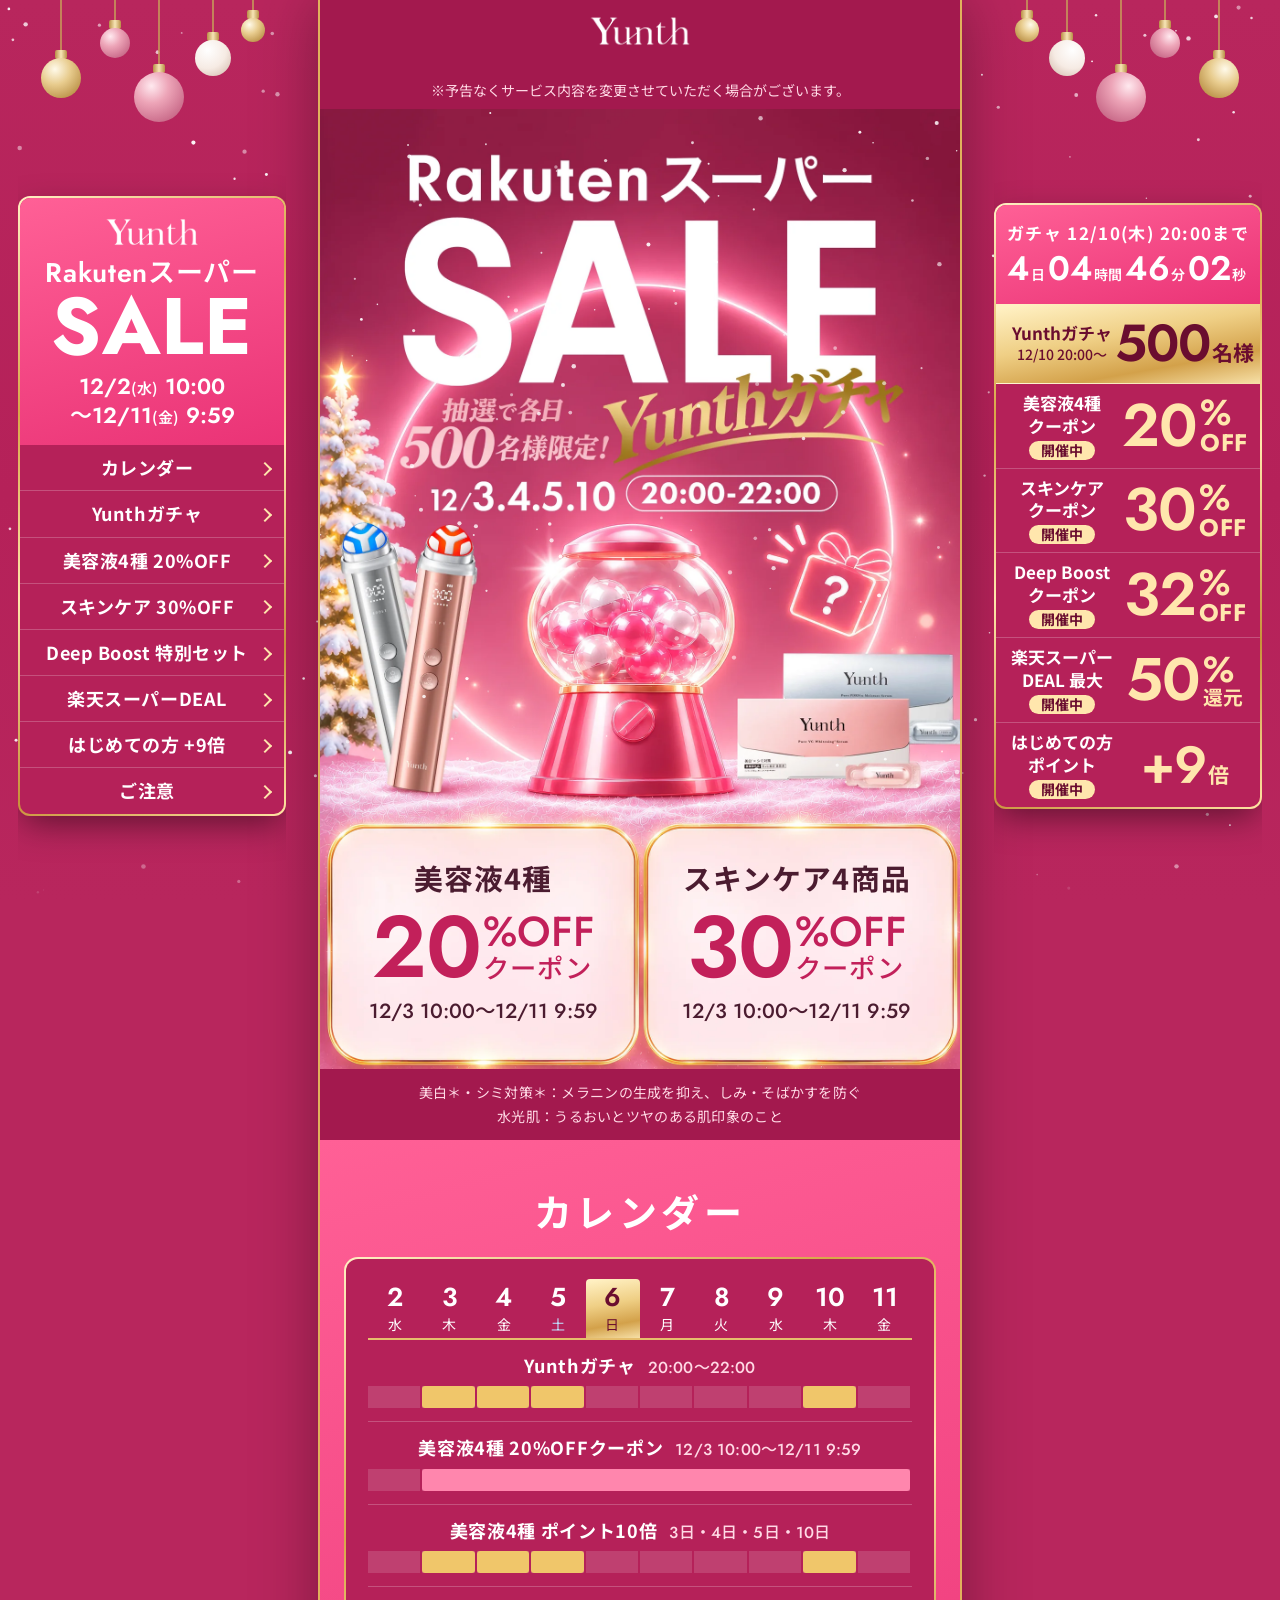
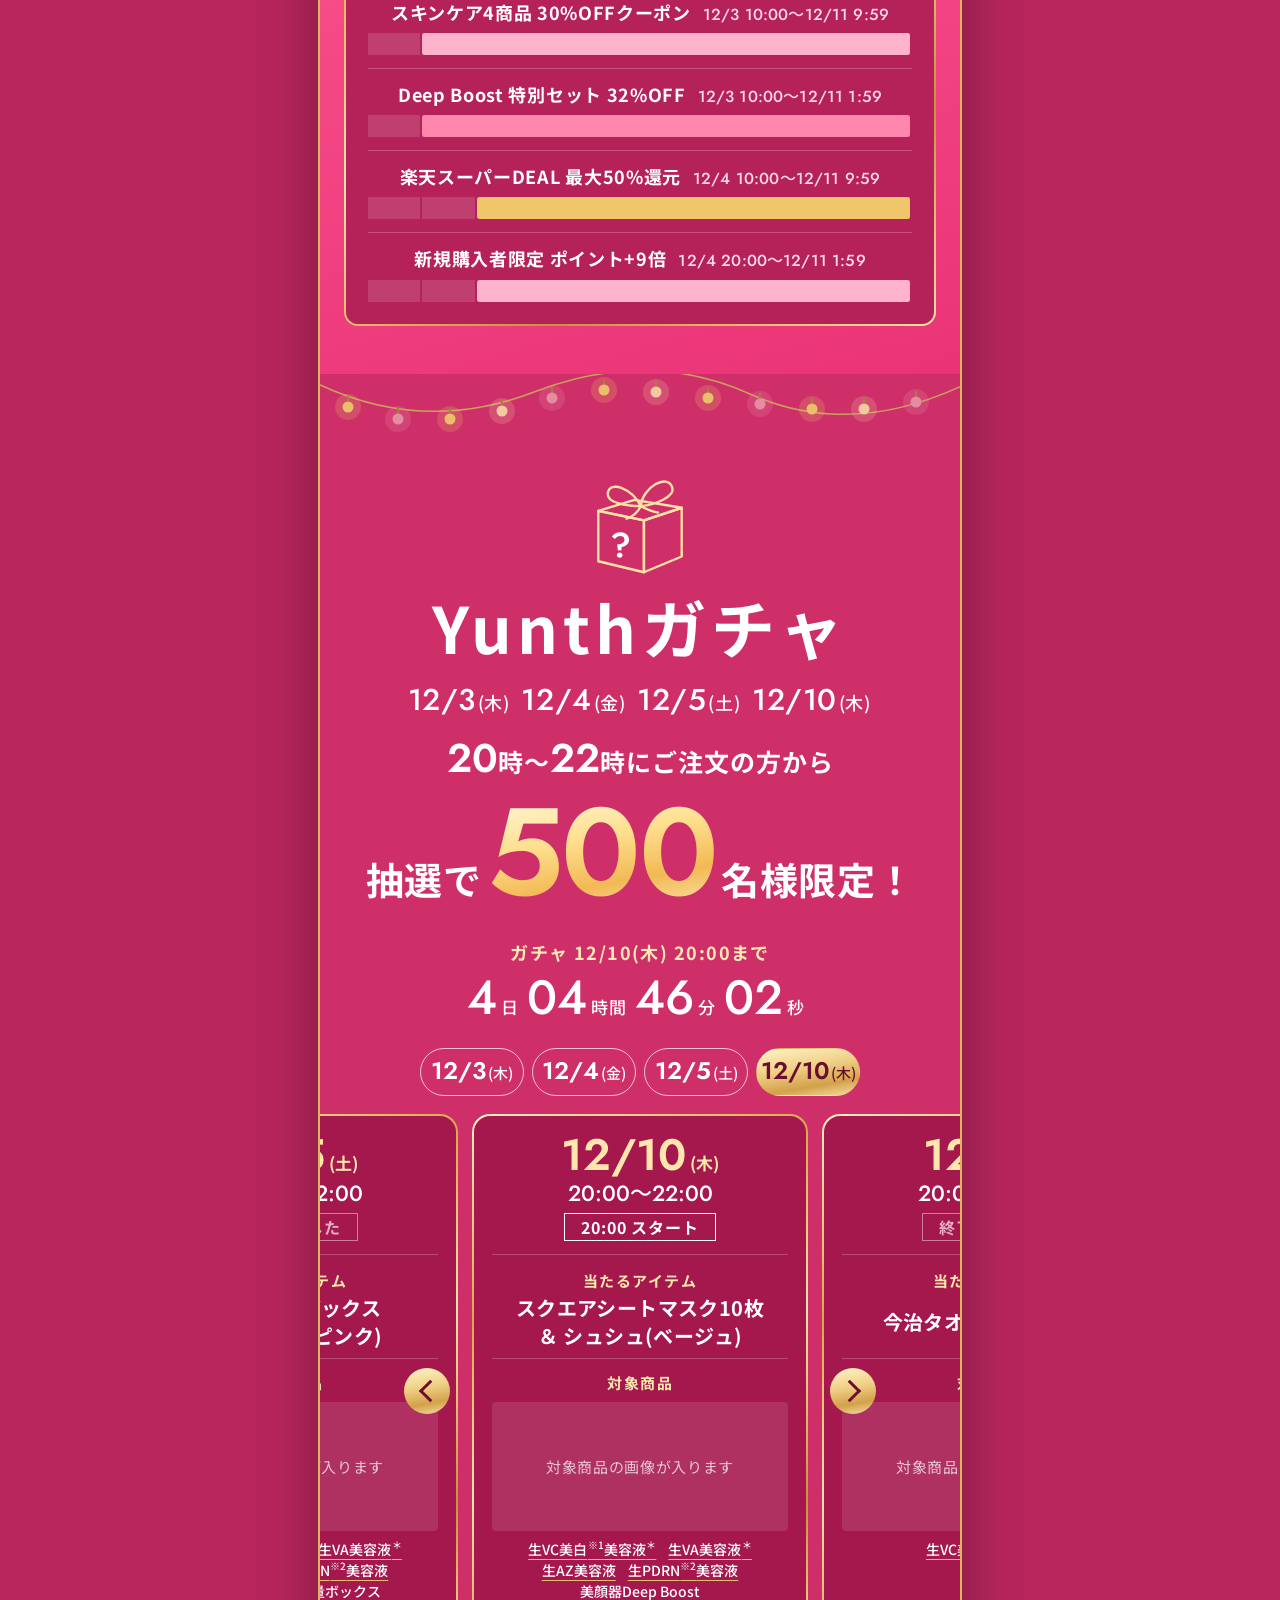
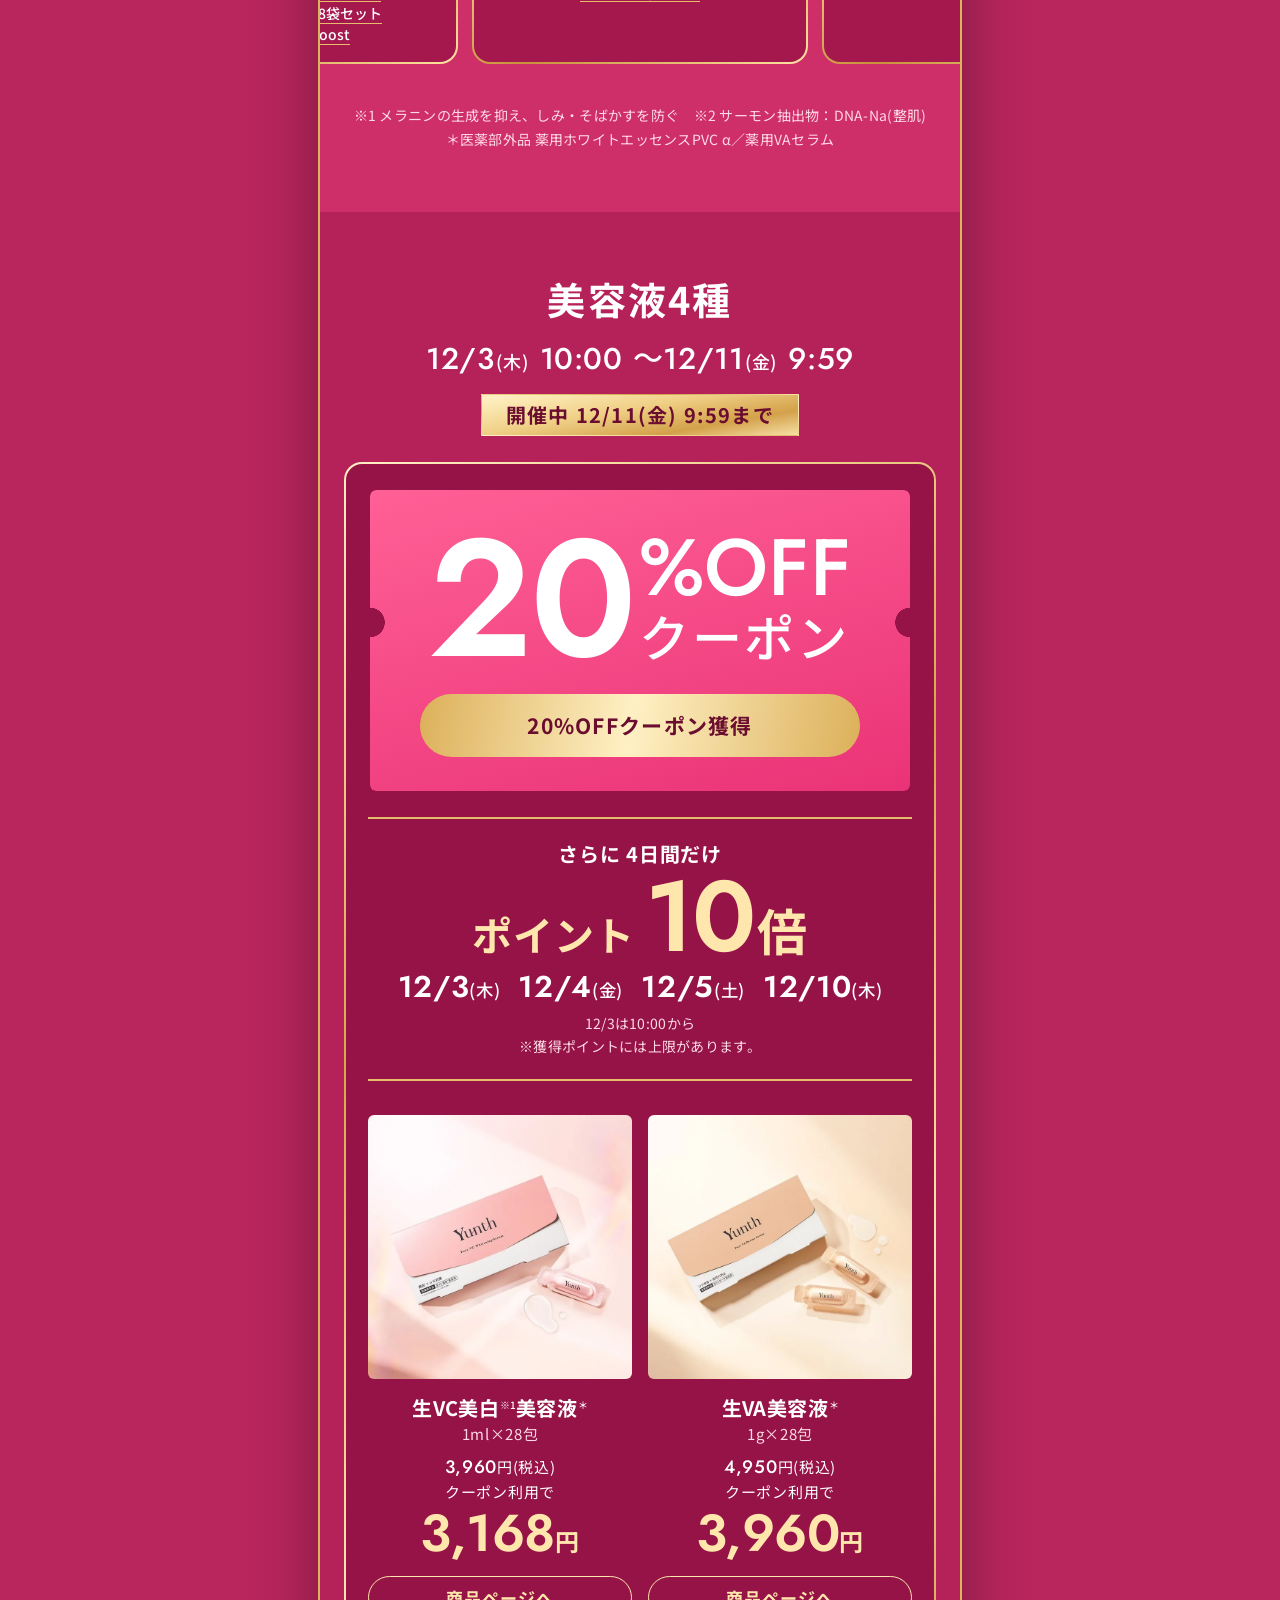
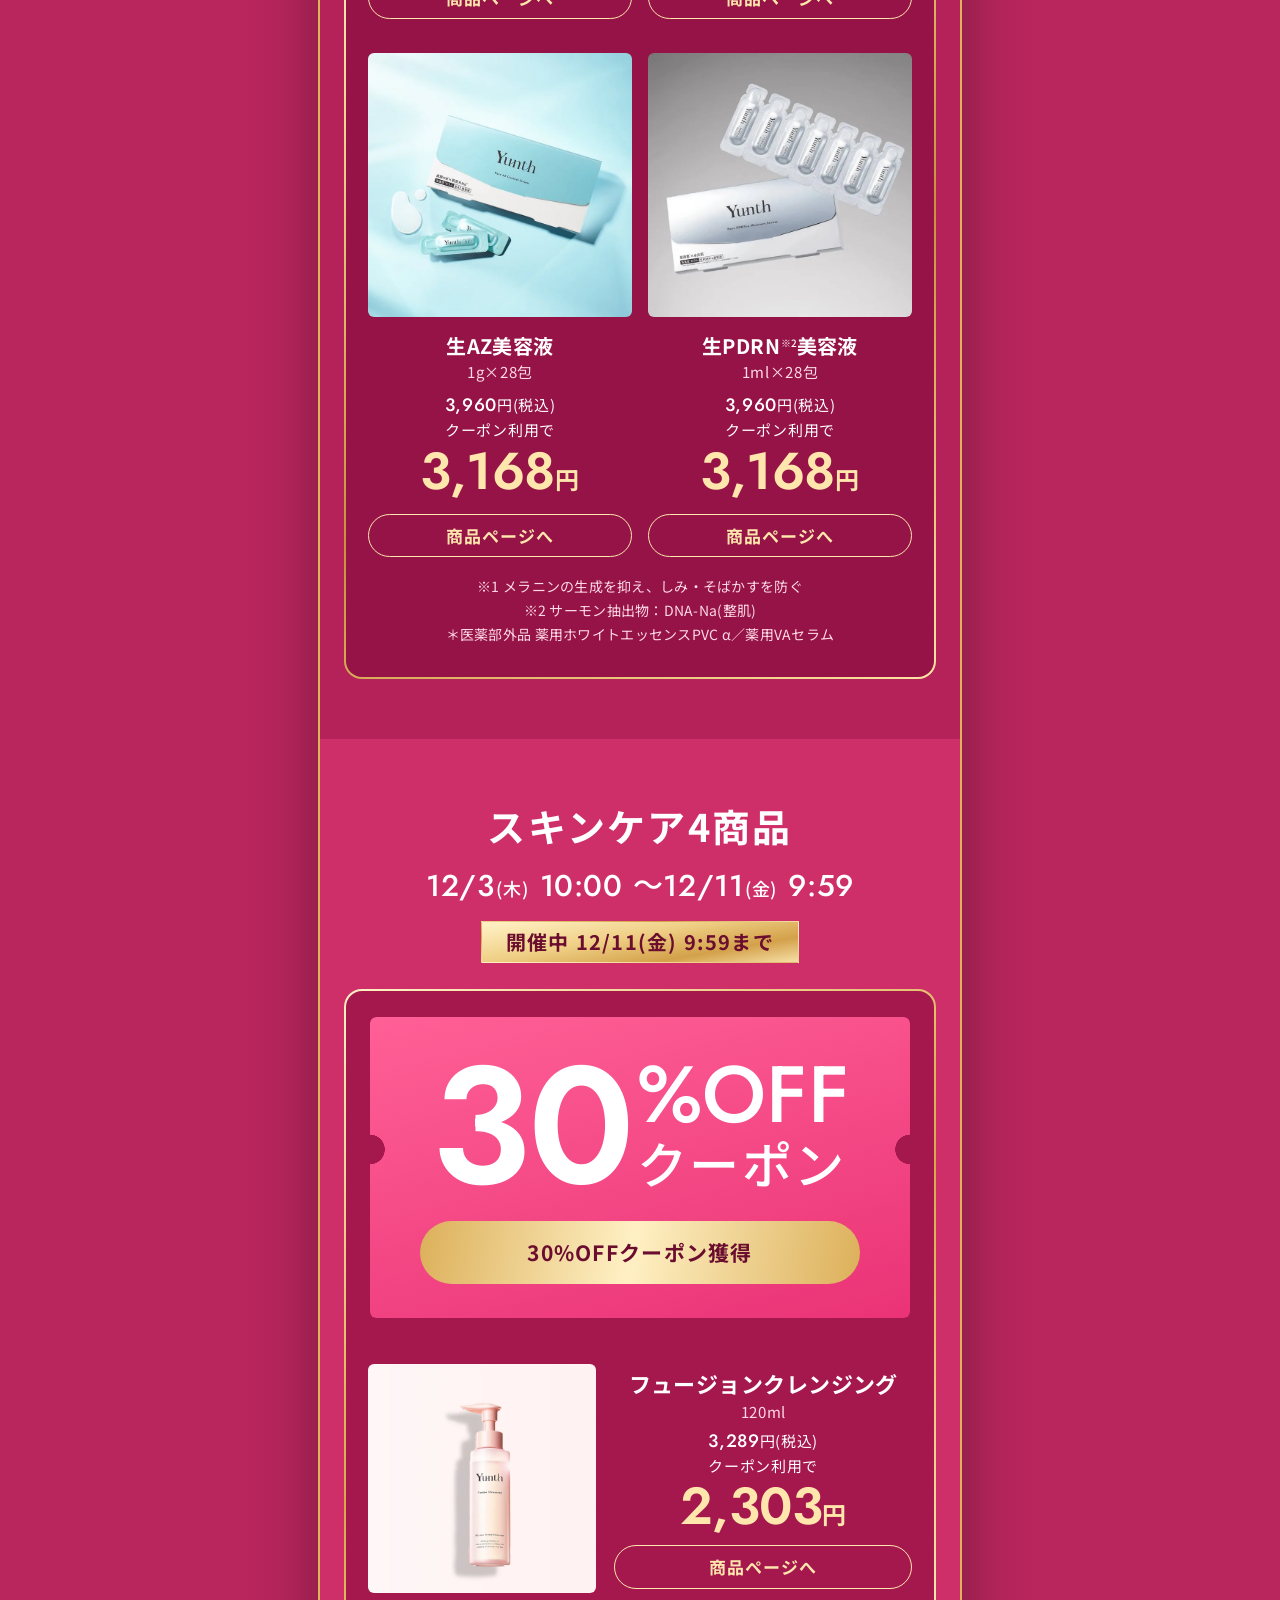
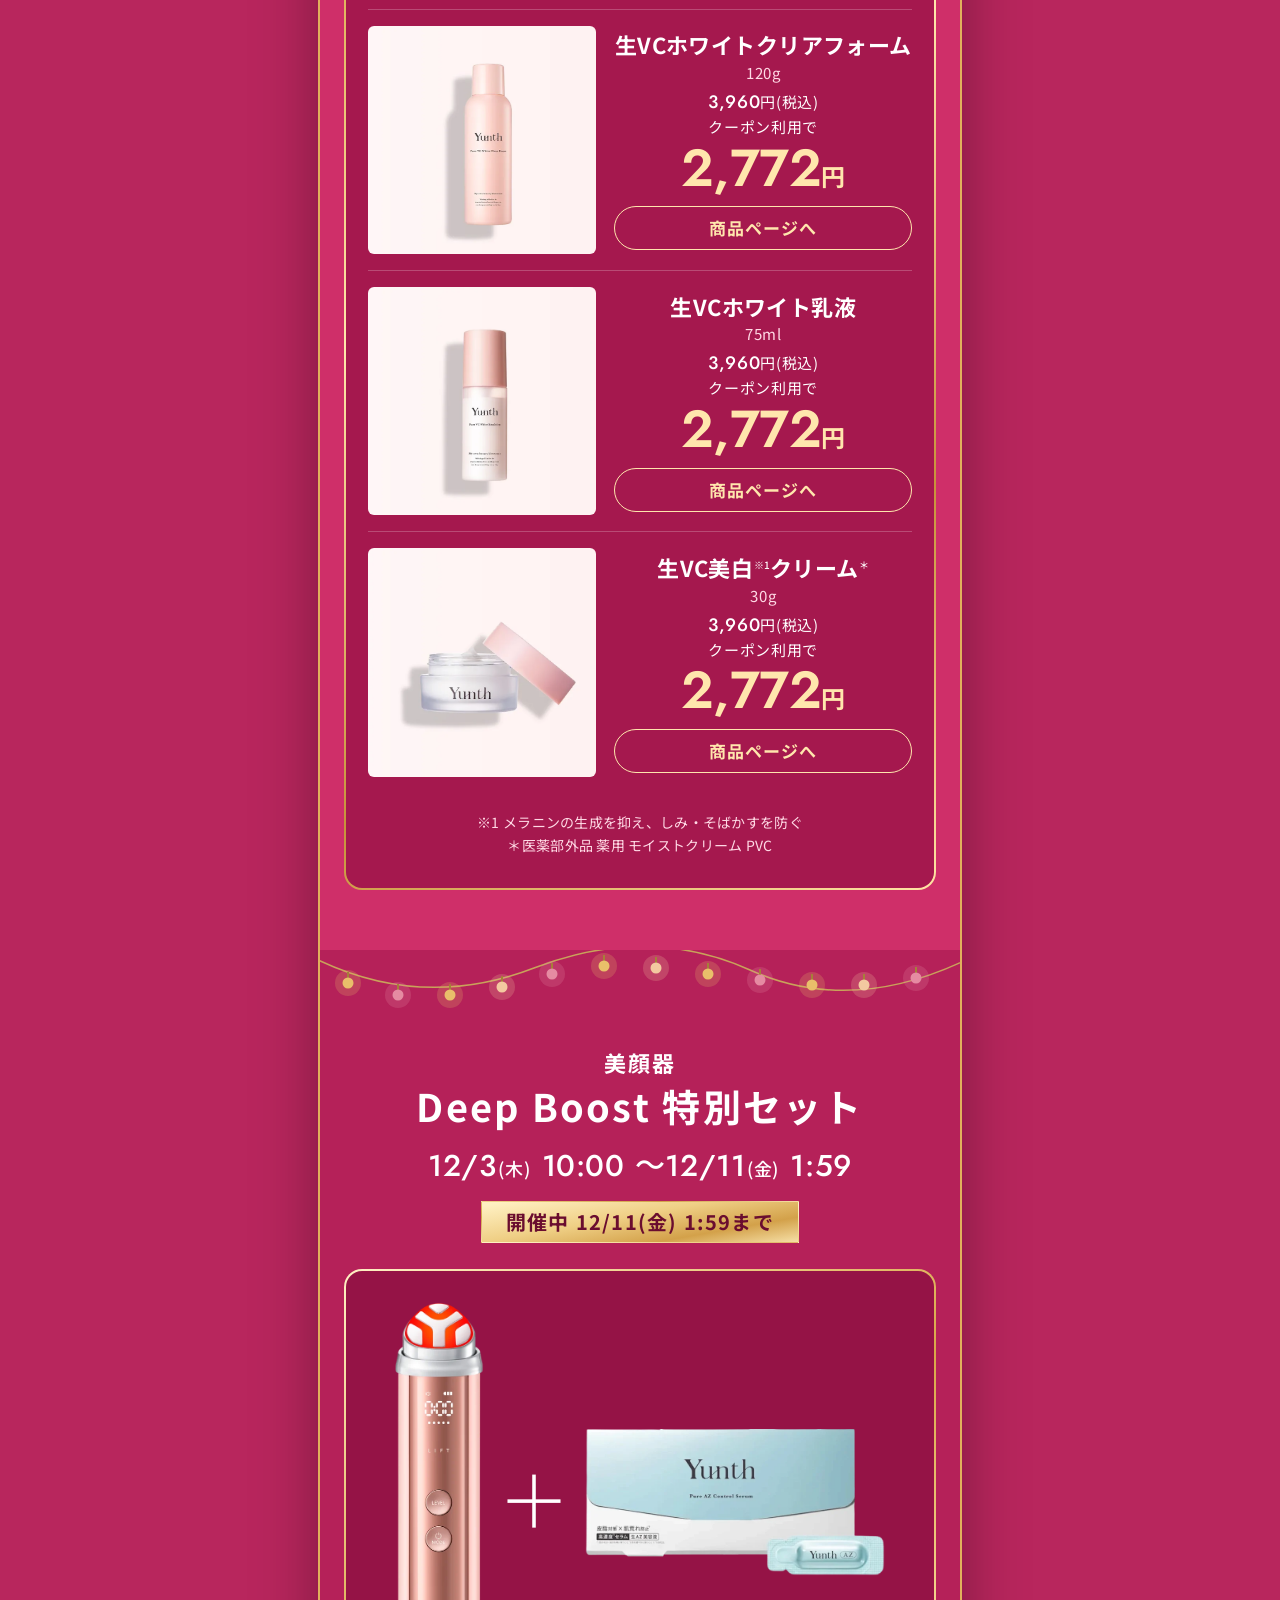
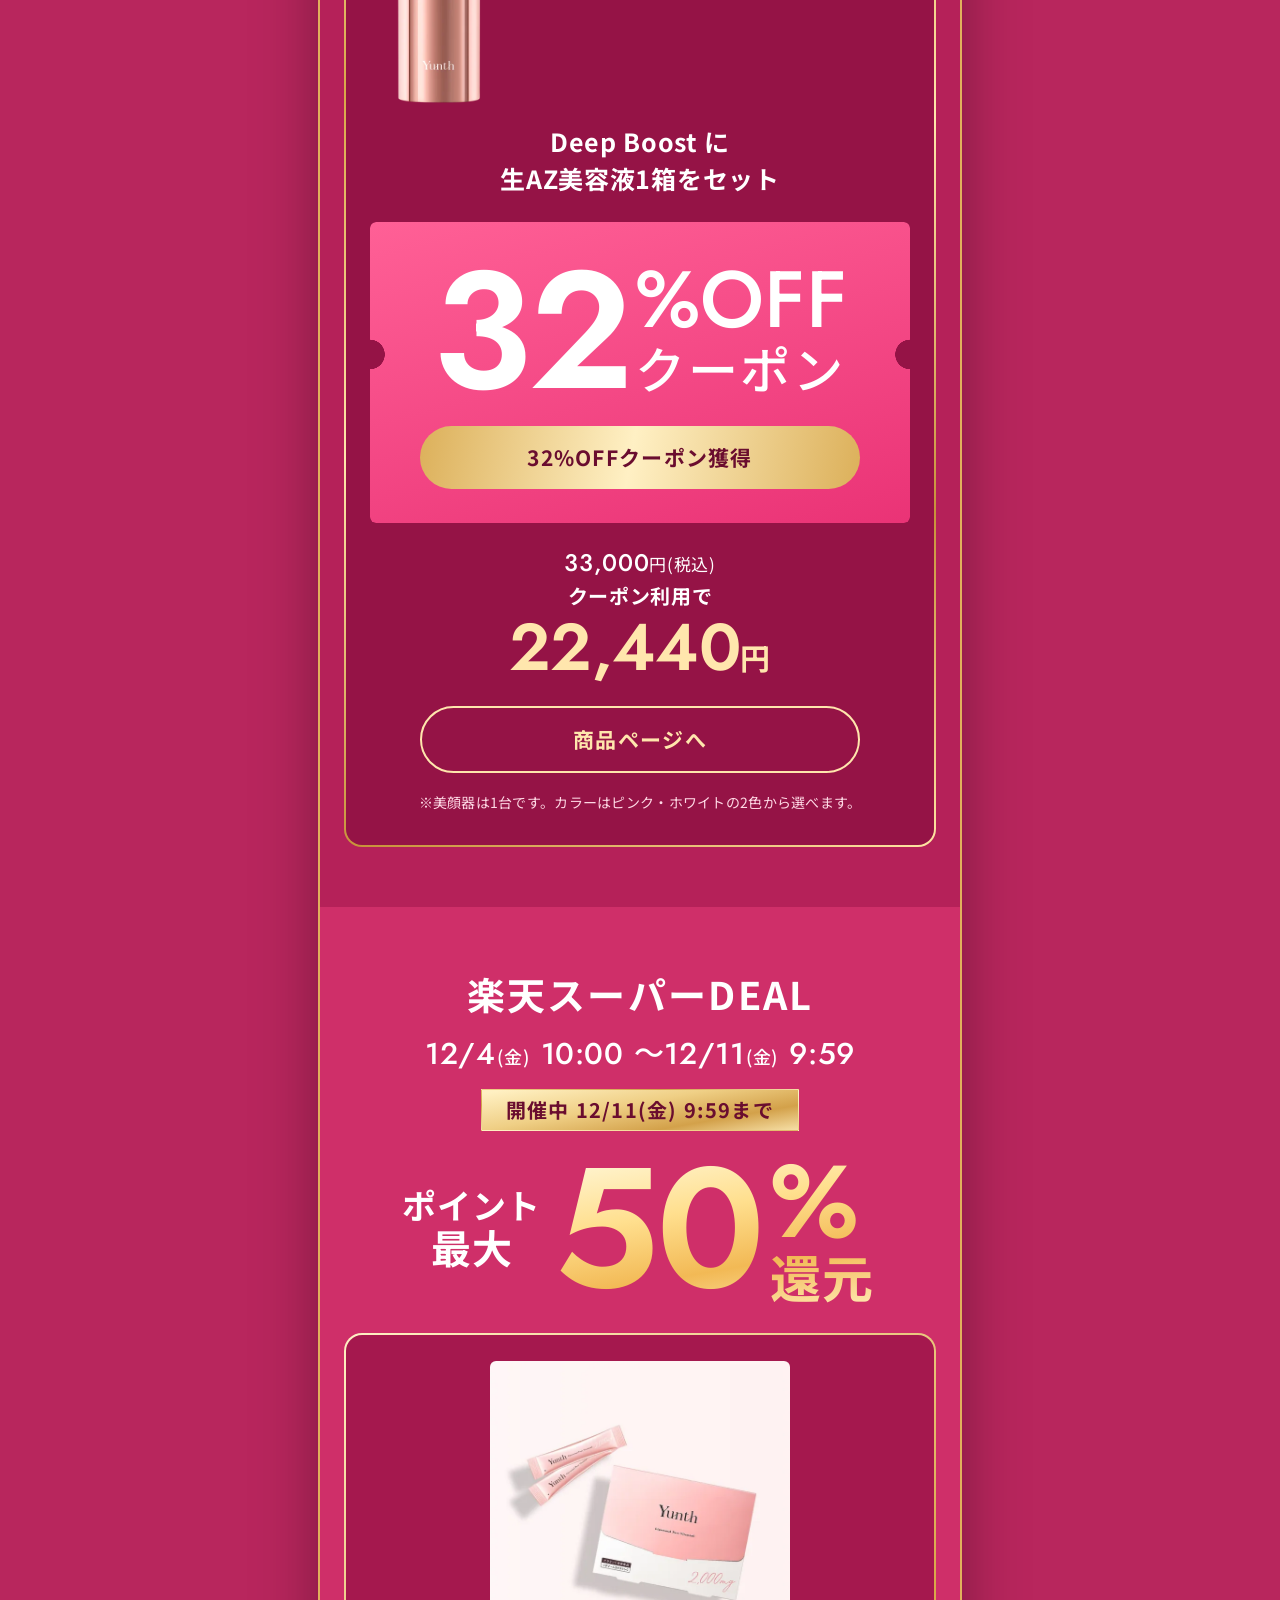
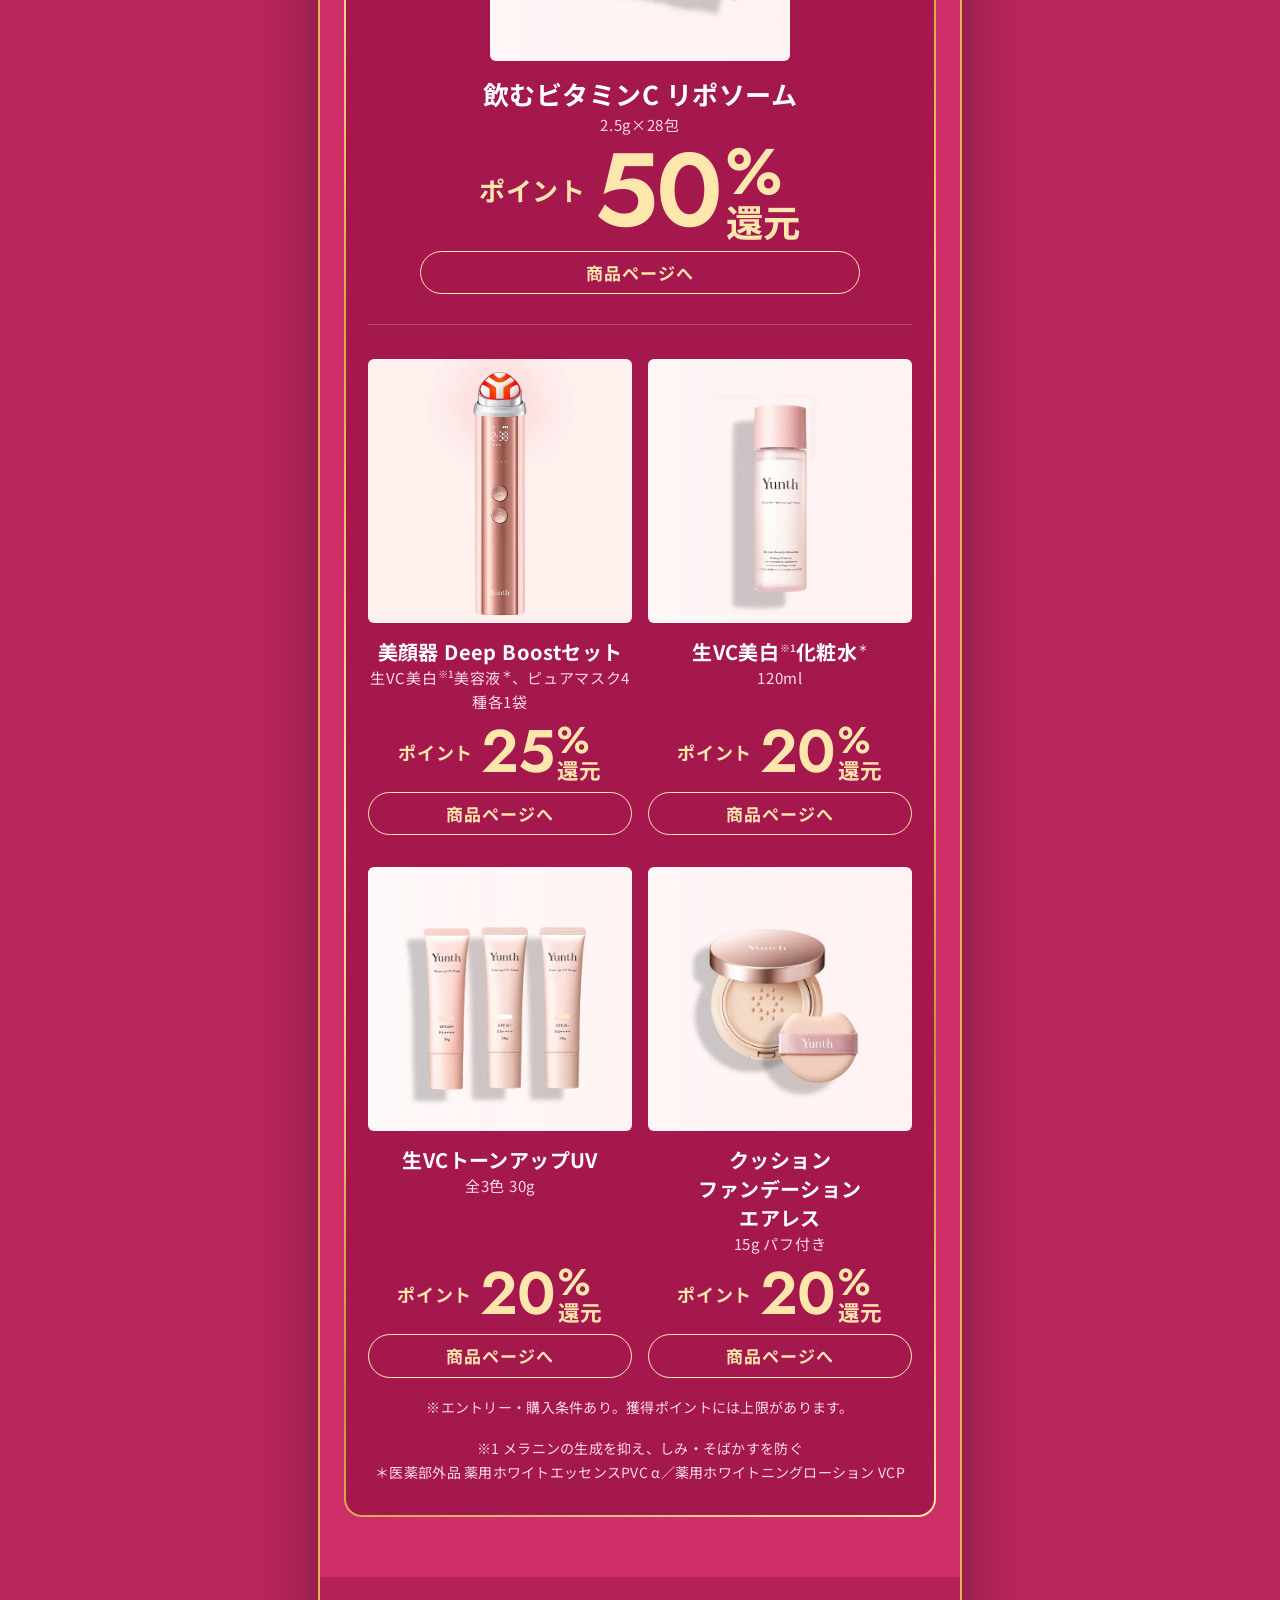
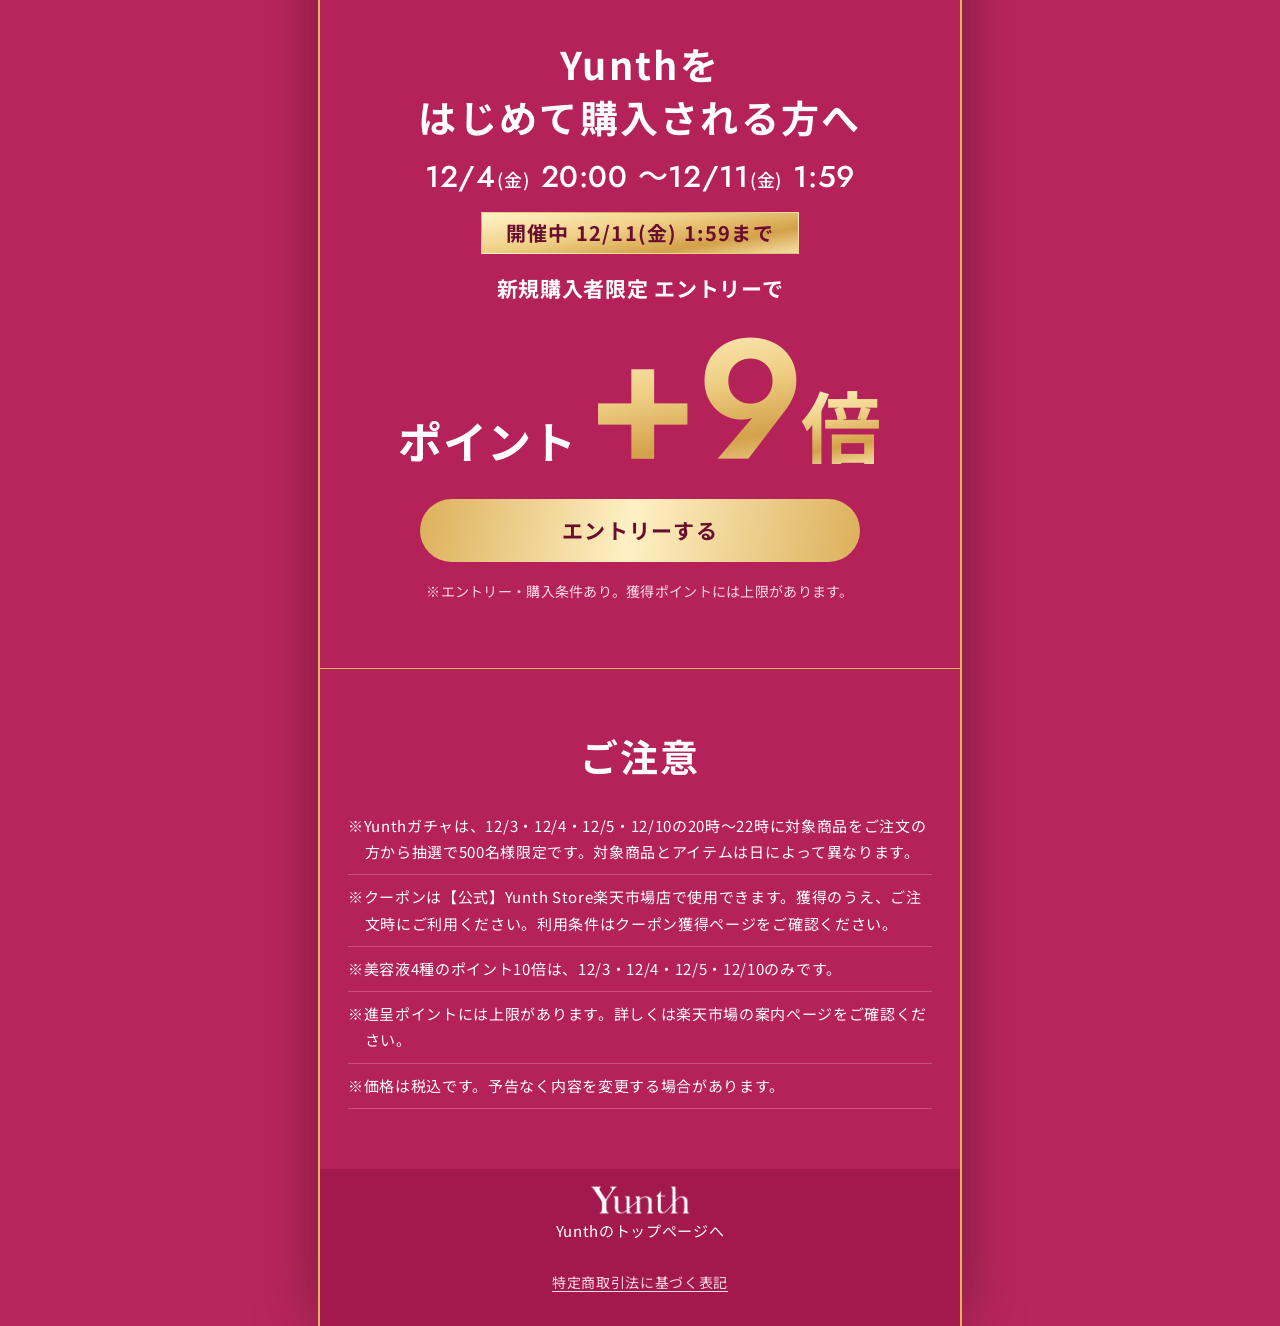
==== index.html @ 42829f2a "fix: ガチャカードを最初から中央に見えるループ式に変更 Co-Authored-By: Claude Opus 5.5 <noreply@anthropic.com>" ====
<!doctype html>
<html lang="ja" data-theme="pink">
<head>
<meta charset="utf-8">
<meta name="viewport" content="width=device-width,initial-scale=1,viewport-fit=cover">
<!-- 確認用のため noindex。納品時に削除 -->
<meta name="robots" content="noindex,nofollow">
<title>Yunth Rakutenスーパー SALE｜Yunthガチャ・美容液4種20%OFF</title>
<meta name="description" content="Yunth 楽天市場店のスーパーSALE特集。Yunthガチャ、美容液4種20%OFFクーポン、スキンケア4商品30%OFFクーポン、Deep Boost特別セット、楽天スーパーDEAL。">
<link rel="preconnect" href="https://fonts.googleapis.com">
<link rel="preconnect" href="https://fonts.gstatic.com" crossorigin>
<link rel="stylesheet" href="https://fonts.googleapis.com/css2?family=Jost:wght@300;400;500;600;700&family=Noto+Sans+JP:wght@400;500;700&display=swap">
<link rel="stylesheet" href="style.css?v=11">
<link rel="stylesheet" href="theme.css?v=5">
</head>
<body>
<canvas class="snow snow--bg" data-snow="bg" aria-hidden="true"></canvas>

<svg width="0" height="0" style="position:absolute" aria-hidden="true"><defs><linearGradient id="oG"><stop offset="0" stop-color="#b98f45"/><stop offset=".5" stop-color="#f7e5b6"/><stop offset="1" stop-color="#b98f45"/></linearGradient><radialGradient id="oP" cx=".35" cy=".28" r=".85"><stop offset="0" stop-color="#ffe9ef"/><stop offset=".4" stop-color="#eda5b8"/><stop offset="1" stop-color="#c25f80"/></radialGradient><radialGradient id="oW" cx=".35" cy=".28" r=".85"><stop offset="0" stop-color="#fff"/><stop offset=".6" stop-color="#f6ebe4"/><stop offset="1" stop-color="#d9c3b6"/></radialGradient><radialGradient id="oY" cx=".35" cy=".28" r=".85"><stop offset="0" stop-color="#fffaea"/><stop offset=".45" stop-color="#e8cc8e"/><stop offset="1" stop-color="#b58a3f"/></radialGradient></defs></svg>
<svg class="orn orn--l" viewBox="0 0 250 140" aria-hidden="true"><path d="M34 0v52" stroke="#c9a25a" stroke-width="1.5"/><rect x="28" y="50" width="12" height="9" rx="2" fill="url(#oG)"/><circle cx="34" cy="78" r="20" fill="url(#oY)"/><path d="M88 0v22" stroke="#c9a25a" stroke-width="1.5"/><rect x="82" y="20" width="12" height="9" rx="2" fill="url(#oG)"/><circle cx="88" cy="43" r="15" fill="url(#oP)"/><path d="M132 0v66" stroke="#c9a25a" stroke-width="1.5"/><rect x="126" y="64" width="12" height="9" rx="2" fill="url(#oG)"/><circle cx="132" cy="97" r="25" fill="url(#oP)"/><path d="M186 0v34" stroke="#c9a25a" stroke-width="1.5"/><rect x="180" y="32" width="12" height="9" rx="2" fill="url(#oG)"/><circle cx="186" cy="58" r="18" fill="url(#oW)"/><path d="M226 0v12" stroke="#c9a25a" stroke-width="1.5"/><rect x="220" y="10" width="12" height="9" rx="2" fill="url(#oG)"/><circle cx="226" cy="30" r="12" fill="url(#oY)"/></svg>
<svg class="orn orn--r" viewBox="0 0 250 140" aria-hidden="true"><path d="M34 0v52" stroke="#c9a25a" stroke-width="1.5"/><rect x="28" y="50" width="12" height="9" rx="2" fill="url(#oG)"/><circle cx="34" cy="78" r="20" fill="url(#oY)"/><path d="M88 0v22" stroke="#c9a25a" stroke-width="1.5"/><rect x="82" y="20" width="12" height="9" rx="2" fill="url(#oG)"/><circle cx="88" cy="43" r="15" fill="url(#oP)"/><path d="M132 0v66" stroke="#c9a25a" stroke-width="1.5"/><rect x="126" y="64" width="12" height="9" rx="2" fill="url(#oG)"/><circle cx="132" cy="97" r="25" fill="url(#oP)"/><path d="M186 0v34" stroke="#c9a25a" stroke-width="1.5"/><rect x="180" y="32" width="12" height="9" rx="2" fill="url(#oG)"/><circle cx="186" cy="58" r="18" fill="url(#oW)"/><path d="M226 0v12" stroke="#c9a25a" stroke-width="1.5"/><rect x="220" y="10" width="12" height="9" rx="2" fill="url(#oG)"/><circle cx="226" cy="30" r="12" fill="url(#oY)"/></svg>

<!-- 左: ページメニュー -->
<aside class="rail rail--l" aria-label="ページメニュー">
  <div class="rbox">
    <div class="rbox__head">
      <img class="rail__logo" src="images/logo.png" width="903" height="299" alt="Yunth">
      <p class="rail__ttl">Rakutenスーパー<b>SALE</b></p>
      <p class="rail__term">12/2<small>(水)</small> 10:00<br>〜12/11<small>(金)</small> 9:59</p>
    </div>
    <nav><ul class="menu" data-menu></ul></nav>
  </div>
</aside>

<!-- 右: 施策メニュー -->
<aside class="rail rail--r" aria-label="施策メニュー">
  <div class="rbox">
    <div class="rbox__head rcd" data-gcd><p class="gcd__l"></p><p class="gcd__n"></p></div>
    <nav class="offers" data-offers></nav>
  </div>
</aside>

<main class="main">
  <header class="site"><a href="https://www.rakuten.co.jp/yunth/" target="_top"><img src="images/logo.png" width="903" height="299" alt="Yunth 楽天市場店"></a></header>

  <p class="fv__pre">※予告なくサービス内容を変更させていただく場合がございます。</p>
  <!-- FV: 画像の下2枠だけ文字をのせている。枠まで入った完成画像が届いたら .fv__p を2つとも消す -->
  <section class="fv" id="top">
    <img class="fv__img" src="images/fv-pink.webp?v=2" width="1400" height="2100" alt="Rakutenスーパー SALE 抽選で各日500名様限定 12/3・4・5・10 20:00-22:00 Yunthガチャ" fetchpriority="high">
    <canvas class="snow snow--fv" data-snow="fv" aria-hidden="true"></canvas>
    <a class="fv__p fv__p--l" href="#serum">
      <strong>美容液4種</strong>
      <span class="cp"><b>20</b><span class="cp__r"><i class="u">%OFF</i><i class="k">クーポン</i></span></span>
      <span class="d"><i>12/3 10:00</i><i>〜12/11 9:59</i></span>
    </a>
    <a class="fv__p fv__p--r" href="#skin">
      <strong>スキンケア4商品</strong>
      <span class="cp"><b>30</b><span class="cp__r"><i class="u">%OFF</i><i class="k">クーポン</i></span></span>
      <span class="d"><i>12/3 10:00</i><i>〜12/11 9:59</i></span>
    </a>
  </section>
  <p class="fv__note">美白＊・シミ対策＊：メラニンの生成を抑え、しみ・そばかすを防ぐ<br>水光肌：うるおいとツヤのある肌印象のこと</p>

  <!-- カレンダー(スマホは閉じた状態。押すと開く) -->
  <section class="sec calsec" id="calendar" data-title="カレンダー">
    <h2 class="calsec__h"><button type="button" data-cal-btn aria-expanded="false" aria-controls="cal"><span>カレンダー</span><i aria-hidden="true"></i></button></h2>
    <div class="cal" id="cal">
      <div class="cal__days" data-cal-days></div>
      <div data-cal-rows></div>
    </div>
  </section>

  <!-- 先行 PDRN(12/2終了後は自動で非表示) -->
  <section class="sec sec--b pdrn" id="pdrn" data-title="12/2 先行企画">
    <h2 class="h2"><small>スーパーSALE先行企画</small>生PDRN&#8288;<sup>※2</sup>美容液</h2>
    <p class="term"><span>12/2<small>(水)</small> 10:00〜23:59</span></p>
    <p class="state" data-state="pdrn"></p>
    <div class="panel">
    <div class="pdrn__img"><img src="images/serum-pdrn.webp" width="720" height="720" alt="生PDRN美容液" loading="lazy"></div>
    <div class="ticket">
      <p class="ticket__m"><span class="cp"><b>20</b><span class="cp__r"><i class="u">%OFF</i><i class="k">クーポン</i></span></span></p>
      <a class="btn btn--gold" data-link="pdrnCoupon" href="#pdrn">20%OFFクーポン獲得</a>
    </div>
    <div class="p10">
      <p class="p10__l">さらに</p>
      <p class="p10__m">ポイント<span class="pt"><b>10</b><i>倍</i></span></p>
      <p class="note">※獲得ポイントには上限があります。</p>
    </div>
    <p class="calc"><span class="num">3,960</span>円(税込)<strong>クーポン利用で<br><b>3,168</b><em>円</em></strong></p>
    <a class="btn btn--hot" data-item="yb-126-001" href="#">商品ページへ</a>
    <p class="note"><span class="nw">※2 サーモン抽出物：DNA-Na(整肌)</span></p>
    </div>
  </section>

  <!-- ガチャ -->
  <section class="sec sec--a sec--lit gacha" id="gacha" data-title="Yunthガチャ">
    <svg class="lights" viewBox="0 0 640 84" aria-hidden="true"><path d="M-10 6Q100 62 214 18T430 20T650 8" fill="none" stroke="#c9a25a" stroke-width="1.5"/><g class="b"><circle cx="28" cy="33" r="13" fill="#e9bf6a" opacity=".22"/><path d="M28 22v6" stroke="#a67f39" stroke-width="2"/><circle cx="28" cy="33" r="5.5" fill="#e9bf6a"/></g><g class="b"><circle cx="78" cy="45" r="13" fill="#e58ba2" opacity=".22"/><path d="M78 34v6" stroke="#a67f39" stroke-width="2"/><circle cx="78" cy="45" r="5.5" fill="#e58ba2"/></g><g class="b"><circle cx="130" cy="45" r="13" fill="#e9bf6a" opacity=".22"/><path d="M130 34v6" stroke="#a67f39" stroke-width="2"/><circle cx="130" cy="45" r="5.5" fill="#e9bf6a"/></g><g class="b"><circle cx="182" cy="37" r="13" fill="#f3c9a0" opacity=".22"/><path d="M182 26v6" stroke="#a67f39" stroke-width="2"/><circle cx="182" cy="37" r="5.5" fill="#f3c9a0"/></g><g class="b"><circle cx="232" cy="24" r="13" fill="#e58ba2" opacity=".22"/><path d="M232 13v6" stroke="#a67f39" stroke-width="2"/><circle cx="232" cy="24" r="5.5" fill="#e58ba2"/></g><g class="b"><circle cx="284" cy="16" r="13" fill="#e9bf6a" opacity=".22"/><path d="M284 5v6" stroke="#a67f39" stroke-width="2"/><circle cx="284" cy="16" r="5.5" fill="#e9bf6a"/></g><g class="b"><circle cx="336" cy="18" r="13" fill="#f3c9a0" opacity=".22"/><path d="M336 7v6" stroke="#a67f39" stroke-width="2"/><circle cx="336" cy="18" r="5.5" fill="#f3c9a0"/></g><g class="b"><circle cx="388" cy="24" r="13" fill="#e9bf6a" opacity=".22"/><path d="M388 13v6" stroke="#a67f39" stroke-width="2"/><circle cx="388" cy="24" r="5.5" fill="#e9bf6a"/></g><g class="b"><circle cx="440" cy="30" r="13" fill="#e58ba2" opacity=".22"/><path d="M440 19v6" stroke="#a67f39" stroke-width="2"/><circle cx="440" cy="30" r="5.5" fill="#e58ba2"/></g><g class="b"><circle cx="492" cy="35" r="13" fill="#e9bf6a" opacity=".22"/><path d="M492 24v6" stroke="#a67f39" stroke-width="2"/><circle cx="492" cy="35" r="5.5" fill="#e9bf6a"/></g><g class="b"><circle cx="544" cy="35" r="13" fill="#f3c9a0" opacity=".22"/><path d="M544 24v6" stroke="#a67f39" stroke-width="2"/><circle cx="544" cy="35" r="5.5" fill="#f3c9a0"/></g><g class="b"><circle cx="596" cy="28" r="13" fill="#e58ba2" opacity=".22"/><path d="M596 17v6" stroke="#a67f39" stroke-width="2"/><circle cx="596" cy="28" r="5.5" fill="#e58ba2"/></g></svg>
    <svg class="gacha__box" viewBox="0 0 150 140" aria-hidden="true" fill="none" stroke="#ffe3a6" stroke-width="3" stroke-linejoin="round" stroke-linecap="round"><path d="M22 52l58 12v66l-58-14z"/><path d="M80 64l48-16v62l-48 20z"/><path d="M22 52l46-14 60 10-48 16z"/><path d="M76 46c-10-22-40-34-42-16-1 12 24 16 42 16zM76 46c2-24 34-42 40-24 4 12-22 22-40 24zM76 46c-4 8-10 13-18 16M76 46c8 4 14 7 22 8"/><text x="51" y="111" text-anchor="middle" font-family="Jost,sans-serif" font-weight="600" font-size="44" fill="#fff" stroke="none">?</text></svg>
    <h2 class="gacha__ttl">Yunthガチャ</h2>
    <p class="term"><span>12/3<small>(木)</small></span><span>12/4<small>(金)</small></span><span>12/5<small>(土)</small></span><span>12/10<small>(木)</small></span></p>
    <p class="gacha__rule"><b>20</b>時～<b>22</b>時にご注文の方から</p>
    <p class="gacha__500">抽選で<b>500</b>名様限定！</p>


    <div class="gcd" data-gcd><p class="gcd__l"></p><p class="gcd__n"></p></div>

    <div class="daytabs" data-daytabs></div>
    <div class="dayslide">
      <button class="dayarrow dayarrow--p" type="button" data-dayprev aria-label="前の日"></button>
      <div class="days" data-days></div>
      <button class="dayarrow dayarrow--n" type="button" data-daynext aria-label="次の日"></button>
    </div>
    <p class="note">※1 メラニンの生成を抑え、しみ・そばかすを防ぐ　<span class="nw">※2 サーモン抽出物：DNA-Na(整肌)</span><br>＊医薬部外品 薬用ホワイトエッセンスPVC α／薬用VAセラム</p>
  </section>

  <!-- 美容液4種 -->
  <section class="sec sec--b" id="serum" data-title="美容液4種 20%OFF">
    <h2 class="h2">美容液4種</h2>
    <p class="term"><span>12/3<small>(木)</small> 10:00</span><span>〜12/11<small>(金)</small> 9:59</span></p>
    <p class="state" data-state="serum"></p>
    <div class="panel">
    <div class="ticket">
      <p class="ticket__m"><span class="cp"><b>20</b><span class="cp__r"><i class="u">%OFF</i><i class="k">クーポン</i></span></span></p>
      <a class="btn btn--gold" data-link="serumCoupon" href="#serum">20%OFFクーポン獲得</a>
    </div>
    <div class="p10">
      <p class="p10__l">さらに 4日間だけ</p>
      <p class="p10__m">ポイント<span class="pt"><b>10</b><i>倍</i></span></p>
      <p class="p10__d"><span>12/3<small>(木)</small></span><span>12/4<small>(金)</small></span><span>12/5<small>(土)</small></span><span>12/10<small>(木)</small></span></p>
      <p class="note">12/3は10:00から<br>※獲得ポイントには上限があります。</p>
    </div>
    <div class="serums" data-serums></div>
    <p class="note">※1 メラニンの生成を抑え、しみ・そばかすを防ぐ　<span class="nw">※2 サーモン抽出物：DNA-Na(整肌)</span><br>＊医薬部外品 薬用ホワイトエッセンスPVC α／薬用VAセラム</p>
    </div>
  </section>

  <!-- 30%OFF -->
  <section class="sec sec--a" id="skin" data-title="スキンケア 30%OFF">
    <h2 class="h2">スキンケア4商品</h2>
    <p class="term"><span>12/3<small>(木)</small> 10:00</span><span>〜12/11<small>(金)</small> 9:59</span></p>
    <p class="state" data-state="skin"></p>
    <div class="panel">
    <div class="ticket">
      <p class="ticket__m"><span class="cp"><b>30</b><span class="cp__r"><i class="u">%OFF</i><i class="k">クーポン</i></span></span></p>
      <a class="btn btn--gold" data-link="skinCoupon" href="#skin">30%OFFクーポン獲得</a>
    </div>
    <div class="rows" data-skins></div>
    <p class="note">※1 メラニンの生成を抑え、しみ・そばかすを防ぐ<br>＊医薬部外品 薬用 モイストクリーム PVC</p>
    </div>
  </section>

  <!-- Deep Boost -->
  <section class="sec sec--b sec--lit boost" id="boost" data-title="Deep Boost 特別セット">
    <svg class="lights" viewBox="0 0 640 84" aria-hidden="true"><path d="M-10 6Q100 62 214 18T430 20T650 8" fill="none" stroke="#c9a25a" stroke-width="1.5"/><g class="b"><circle cx="28" cy="33" r="13" fill="#e9bf6a" opacity=".22"/><path d="M28 22v6" stroke="#a67f39" stroke-width="2"/><circle cx="28" cy="33" r="5.5" fill="#e9bf6a"/></g><g class="b"><circle cx="78" cy="45" r="13" fill="#e58ba2" opacity=".22"/><path d="M78 34v6" stroke="#a67f39" stroke-width="2"/><circle cx="78" cy="45" r="5.5" fill="#e58ba2"/></g><g class="b"><circle cx="130" cy="45" r="13" fill="#e9bf6a" opacity=".22"/><path d="M130 34v6" stroke="#a67f39" stroke-width="2"/><circle cx="130" cy="45" r="5.5" fill="#e9bf6a"/></g><g class="b"><circle cx="182" cy="37" r="13" fill="#f3c9a0" opacity=".22"/><path d="M182 26v6" stroke="#a67f39" stroke-width="2"/><circle cx="182" cy="37" r="5.5" fill="#f3c9a0"/></g><g class="b"><circle cx="232" cy="24" r="13" fill="#e58ba2" opacity=".22"/><path d="M232 13v6" stroke="#a67f39" stroke-width="2"/><circle cx="232" cy="24" r="5.5" fill="#e58ba2"/></g><g class="b"><circle cx="284" cy="16" r="13" fill="#e9bf6a" opacity=".22"/><path d="M284 5v6" stroke="#a67f39" stroke-width="2"/><circle cx="284" cy="16" r="5.5" fill="#e9bf6a"/></g><g class="b"><circle cx="336" cy="18" r="13" fill="#f3c9a0" opacity=".22"/><path d="M336 7v6" stroke="#a67f39" stroke-width="2"/><circle cx="336" cy="18" r="5.5" fill="#f3c9a0"/></g><g class="b"><circle cx="388" cy="24" r="13" fill="#e9bf6a" opacity=".22"/><path d="M388 13v6" stroke="#a67f39" stroke-width="2"/><circle cx="388" cy="24" r="5.5" fill="#e9bf6a"/></g><g class="b"><circle cx="440" cy="30" r="13" fill="#e58ba2" opacity=".22"/><path d="M440 19v6" stroke="#a67f39" stroke-width="2"/><circle cx="440" cy="30" r="5.5" fill="#e58ba2"/></g><g class="b"><circle cx="492" cy="35" r="13" fill="#e9bf6a" opacity=".22"/><path d="M492 24v6" stroke="#a67f39" stroke-width="2"/><circle cx="492" cy="35" r="5.5" fill="#e9bf6a"/></g><g class="b"><circle cx="544" cy="35" r="13" fill="#f3c9a0" opacity=".22"/><path d="M544 24v6" stroke="#a67f39" stroke-width="2"/><circle cx="544" cy="35" r="5.5" fill="#f3c9a0"/></g><g class="b"><circle cx="596" cy="28" r="13" fill="#e58ba2" opacity=".22"/><path d="M596 17v6" stroke="#a67f39" stroke-width="2"/><circle cx="596" cy="28" r="5.5" fill="#e58ba2"/></g></svg>
    <h2 class="h2"><small>美顔器</small>Deep Boost 特別セット</h2>
    <p class="term"><span>12/3<small>(木)</small> 10:00</span><span>〜12/11<small>(金)</small> 1:59</span></p>
    <p class="state" data-state="boost"></p>
    <div class="panel">
    <div class="boost__v">
      <div class="boost__d"><img src="images/device-pink.webp" width="184" height="1000" alt="Deep Boost ピンク" loading="lazy"></div>
      <span class="pl">＋</span>
      <img src="images/az-set.webp" width="760" height="373" alt="生AZ美容液 1箱" loading="lazy">
    </div>
    <p class="boost__cap">Deep Boost に<br>生AZ美容液1箱をセット</p>
    <div class="ticket">
      <p class="ticket__m"><span class="cp"><b>32</b><span class="cp__r"><i class="u">%OFF</i><i class="k">クーポン</i></span></span></p>
      <a class="btn btn--gold" data-link="boostCoupon" href="#boost">32%OFFクーポン獲得</a>
    </div>
    <p class="calc"><span class="num">33,000</span>円(税込)<strong>クーポン利用で<br><b>22,440</b><em>円</em></strong></p>
    <a class="btn btn--hot" data-item="yth-260" href="#">商品ページへ</a>
    <p class="note">※美顔器は1台です。カラーはピンク・ホワイトの2色から選べます。</p>
    </div>
  </section>

  <!-- DEAL -->
  <section class="sec sec--a" id="deal" data-title="楽天スーパーDEAL">
    <h2 class="h2">楽天スーパーDEAL</h2>
    <p class="term"><span>12/4<small>(金)</small> 10:00</span><span>〜12/11<small>(金)</small> 9:59</span></p>
    <p class="state" data-state="deal"></p>
    <p class="deal__m"><span class="l"><small>ポイント</small>最大</span><span class="off"><b>50</b><span class="off__u"><i class="p">%</i><i class="k">還元</i></span></span></p>
    <div class="panel">
    <div data-deal-hero></div>
    <div class="deals" data-deals></div>
    <p class="note">※エントリー・購入条件あり。獲得ポイントには上限があります。</p>
    <p class="note">※1 メラニンの生成を抑え、しみ・そばかすを防ぐ<br>＊医薬部外品 薬用ホワイトエッセンスPVC α／薬用ホワイトニングローション VCP</p>
    </div>
  </section>

  <!-- 新規 -->
  <section class="sec sec--b new" id="new" data-title="はじめての方 +9倍">
    <h2 class="h2">Yunthを<br>はじめて購入される方へ</h2>
    <p class="term"><span>12/4<small>(金)</small> 20:00</span><span>〜12/11<small>(金)</small> 1:59</span></p>
    <p class="state" data-state="new"></p>
    <p class="lead">新規購入者限定 エントリーで</p>
    <p class="new__m">ポイント<b>+9</b><i>倍</i></p>
    <a class="btn btn--gold" data-link="entry" href="#new">エントリーする</a>
    <p class="note">※エントリー・購入条件あり。獲得ポイントには上限があります。</p>
  </section>

  <!-- 注意 -->
  <section class="sec sec--white" id="notes" data-title="ご注意">
    <h2 class="h2">ご注意</h2>
    <ul class="notes">
      <li>Yunthガチャは、12/3・12/4・12/5・12/10の20時～22時に対象商品をご注文の方から抽選で500名様限定です。対象商品とアイテムは日によって異なります。</li>
      <li>クーポンは【公式】Yunth Store楽天市場店で使用できます。獲得のうえ、ご注文時にご利用ください。利用条件はクーポン獲得ページをご確認ください。</li>
      <li>美容液4種のポイント10倍は、12/3・12/4・12/5・12/10のみです。</li>
      <li>進呈ポイントには上限があります。詳しくは楽天市場の案内ページをご確認ください。</li>
      <li>価格は税込です。予告なく内容を変更する場合があります。</li>
    </ul>
  </section>

  <div class="site"><a href="https://www.rakuten.co.jp/yunth/" target="_top"><img src="images/logo.png" width="903" height="299" alt="Yunth 楽天市場店"><span>Yunthのトップページへ</span></a></div>
  <div class="legal"><a href="https://www.rakuten.co.jp/yunth/info.html" target="_blank" rel="noopener">特定商取引法に基づく表記</a></div>
</main>

<nav class="dock" data-dock aria-label="メニュー">
  <a href="#calendar">カレンダー</a>
  <a href="#gacha">Yunth<br>ガチャ</a>
  <a href="#serum">美容液<b>20%OFF</b></a>
  <a href="#skin">スキンケア<b>30%OFF</b></a>
  <a href="#boost">Deep<br>Boost</a>
</nav>

<script src="app.js?v=11"></script>
<script src="snow.js?v=1"></script>
</body>
</html>
---- style.css ----
/* Yunth 楽天スーパーSALE 2026.12
   構成: 中央640pxカラム＋PC両脇メニュー(1180px以上) / SPは下部メニュー
   配色: 中央=FVの赤ピンク×ネオンピンク×金 / 両脇の地=パール×金 */
:root{
  --hot:#d4245a;--hot-d:#a1264a;--rose:#d9809a;
  --blush:#faeaea;--pale:#fffaf6;--paper:#fff;--pearl:#fbf3ec;
  --ink:#51303b;--ink2:#80636c;--line:#ecd8d0;
  --gold:#c9a25a;--gold-l:#ecd8a6;--gold-d:#a07632;--wine:#6d2b41;
  --gold-grad:linear-gradient(170deg,#fdf3d8 4%,#ead09a 42%,#cda762 74%,#f3e2b8 100%);
  --rose-grad:linear-gradient(165deg,#f35c86 0,#da2a5e 52%,#b91c4b 100%);
  --col:640px;--rail:268px;
  --sans:"Noto Sans JP",system-ui,sans-serif;--num:"Jost","Noto Sans JP",sans-serif;
}
*{box-sizing:border-box;margin:0;padding:0}
html{scroll-behavior:smooth;scroll-padding-top:12px;-webkit-text-size-adjust:100%}
body{font-family:var(--sans);font-size:17px;line-height:1.8;color:var(--ink);letter-spacing:.04em;background:var(--pearl);-webkit-font-smoothing:antialiased}
body::before{content:"";position:fixed;inset:0;z-index:-1;background:var(--pearl) }
img{display:block;max-width:100%;height:auto}
a{color:inherit}
i,em{font-style:normal}
ul,ol{list-style:none}
.nw{white-space:nowrap}
.num{font-family:var(--num)}
sup{font-size:max(10px,.42em);font-weight:500;vertical-align:super;line-height:0;letter-spacing:0;margin-left:.06em}
.note{margin-top:18px;font-size:14px;line-height:1.7;letter-spacing:.02em;color:var(--ink2)}
[hidden]{display:none!important}

/* ---- 割引表記の共通部品 ---- */
.off{display:inline-flex;align-items:center;line-height:1;white-space:nowrap}
.deal__m .off{background:linear-gradient(170deg,#fff6d6 6%,#ffdf8e 40%,#f2b955 70%,#ffeab4);-webkit-background-clip:text;background-clip:text;color:transparent;padding:.04em .02em}
.off>b{font-family:var(--num);font-weight:600;font-size:1em;line-height:.8;letter-spacing:-.02em}
.off__u{display:flex;flex-direction:column;align-items:flex-start;justify-content:center;gap:.04em;margin-left:.05em}
.off__u i{display:block;line-height:.9}
.off__u .p{font-family:var(--num);font-weight:600;font-size:.6em}
.off__u .o{font-family:var(--num);font-weight:700;font-size:.4em;letter-spacing:.02em}
.off__u .k{font-family:var(--sans);font-weight:700;font-size:.34em;letter-spacing:.02em}
.pt{display:inline-flex;align-items:baseline;line-height:1;white-space:nowrap}
.pt b{font-family:var(--num);font-weight:600;font-size:1em;line-height:.8;letter-spacing:-.02em}
.pt i{font-weight:700;font-size:.5em;margin-left:.06em}
.gold-t{background:var(--gold-grad);-webkit-background-clip:text;background-clip:text;color:transparent}

/* ---- レイアウト ---- */
.main{position:relative;max-width:var(--col);margin:0 auto;background:var(--pale);box-shadow:0 0 0 1px #e9d3b0,0 0 70px #b8788a3d;overflow:hidden}
.sec{position:relative;padding:60px 28px;text-align:center}
.sec--white{background:var(--paper)}
.h2{font-weight:700;font-size:38px;line-height:1.4;letter-spacing:.06em;word-break:auto-phrase}
.h2 small{display:block;font-size:22px;font-weight:700;letter-spacing:.08em;line-height:1.5}
.lead{margin-top:10px;font-size:17px}
.term{display:flex;flex-wrap:wrap;justify-content:center;align-items:baseline;gap:0 10px;margin-top:14px;font-family:var(--num);font-weight:500;font-size:30px;line-height:1.35;letter-spacing:.02em}
.term span{white-space:nowrap}
.term small{font-family:var(--sans);font-size:.6em;font-weight:500;margin:0 .1em}
.state{display:inline-block;margin-top:14px;padding:5px 24px;border:1px solid var(--hot);font-weight:700;font-size:20px;line-height:1.5;letter-spacing:.06em;color:var(--hot);white-space:nowrap}
.state.is-live{background:var(--hot);color:#fff}
.state.is-end{border-color:#b9a0aa;color:#8a6d79;background:transparent}
.btn{display:block;max-width:440px;margin:22px auto 0;padding:17px 14px;border-radius:999px;text-decoration:none;font-weight:700;font-size:21px;line-height:1.4;letter-spacing:.06em;text-align:center;transition:transform .2s}
.btn:hover{transform:translateY(-2px)}
.btn--gold{background:linear-gradient(100deg,#d3ae6a,#f8eac4 48%,#d3ae6a);color:var(--wine)}
.btn--hot{background:var(--hot);color:#fff}
.btn--s{width:100%;margin-top:12px;padding:9px 8px;font-size:17px;box-shadow:none;background:#fff;border:1px solid var(--hot);color:var(--hot)}

/* ---- ロゴ ---- */
.site{background:#fffdfa;text-align:center;border-bottom:1px solid #ecd9b8}
.site a{display:inline-block;padding:14px 20px;text-decoration:none;color:var(--ink);font-size:15px}
.site img{width:104px;margin:0 auto}

/* ---- FV ---- */
.fv{position:relative;container-type:inline-size;background:#c9436f}
.fv__img{width:100%}
.fv__p{position:absolute;top:71.6%;height:23%;width:46.6%;display:flex;flex-direction:column;align-items:center;justify-content:center;text-decoration:none;text-align:center;color:var(--hot);line-height:1.2}
.fv__p--l{left:2.3%}.fv__p--r{left:51.6%}
.fv__p strong{font-weight:700;font-size:5.2cqw;letter-spacing:.04em;color:var(--ink);white-space:nowrap}
.fv__p .cp{font-size:16.8cqw;margin:4cqw 0 3.6cqw}
.fv__p .d{font-family:var(--num);font-weight:500;font-size:max(14px,3.75cqw);letter-spacing:0;color:var(--ink);white-space:nowrap}
.fv__note{padding:12px 20px;background:#fffdfa;color:var(--ink2);font-size:14px;line-height:1.65;letter-spacing:.02em;text-align:center;word-break:auto-phrase}

/* ---- 早見表 ---- */
.calsec{background:linear-gradient(165deg,#f35c86,#da2a5e 55%,#c21f50);padding:44px 24px 48px}
.calsec__h{font-size:1em;line-height:1}
.calsec__h button{display:flex;align-items:center;justify-content:center;gap:16px;width:100%;padding:0;border:0;background:none;color:#fff;font:700 38px/1.4 var(--sans);letter-spacing:.12em;cursor:pointer}
.calsec__h i{display:none}
.cal{margin-top:20px;padding:20px 22px 22px;background:linear-gradient(180deg,#fff,#fff4f6) padding-box,linear-gradient(150deg,#fff3cf,#e0ad54 28%,#fff0c6 52%,#cf9a40 78%,#ffe9b4) border-box;border:4px solid transparent;border-radius:24px;text-align:left}
.cal__row:last-of-type{border-bottom:0;padding-bottom:0}
.cal__days,.cal__track{display:grid;grid-template-columns:repeat(10,1fr)}
.cal__days{position:relative;border-bottom:2px solid var(--hot)}
.cal__days div{padding:4px 0 6px;text-align:center;line-height:1.15}
.cal__days b{display:block;font-family:var(--num);font-weight:600;font-size:26px;letter-spacing:0}
.cal__days span{font-size:14px}
.cal__days .sat span{color:#2c6bb3}.cal__days .sun span{color:var(--hot)}
.cal__days .is-today{background:var(--hot);color:#fff;border-radius:4px 4px 0 0}
.cal__days .is-today span{color:#fff}
.cal__row{display:block;padding:12px 0 13px;border-bottom:1px solid var(--line);text-decoration:none}
.cal__row p span{word-break:auto-phrase}
.cal__row p{display:flex;flex-wrap:wrap;justify-content:center;align-items:baseline;gap:0 12px;font-weight:700;font-size:18px;line-height:1.45;text-align:center}
.cal__row p small{font-family:var(--num);font-weight:500;font-size:16px;letter-spacing:.01em;color:var(--ink2);white-space:nowrap}
.cal__track{margin-top:7px;height:22px;background:repeating-linear-gradient(90deg,#f9e3e8 0 calc(10% - 2px),transparent calc(10% - 2px) 10%)}
.cal__track i{border-radius:3px;background:var(--c,var(--hot));grid-row:1;margin-right:2px}

/* ---- 先行 PDRN ---- */
.pdrn__img{overflow:hidden;border-radius:18px}
.pdrn__img img{width:100%}
.calc{margin-top:22px;font-size:17px;line-height:1.5}
.calc .num{font-weight:500;font-size:24px}
.calc strong{display:block;font-weight:700;font-size:20px}
.calc strong b{font-family:var(--num);font-weight:600;font-size:66px;line-height:1.1;color:var(--hot);letter-spacing:-.01em}
.calc strong em{font-weight:700;font-size:30px;color:var(--hot)}

/* ---- ガチャ ---- */
.gacha__box{display:block;width:150px;margin:0 auto 6px}
.gacha__ttl{font-weight:700;font-size:56px;line-height:1.25;letter-spacing:.08em;color:var(--hot)}
.gacha__rule{margin-top:8px;font-weight:700;font-size:25px;line-height:1.5;letter-spacing:.04em}
.gacha__rule b{font-family:var(--num);font-weight:600;font-size:40px;letter-spacing:0;color:var(--hot)}
.gacha__500{display:flex;align-items:baseline;justify-content:center;margin-top:2px;font-weight:700;font-size:38px;line-height:1.1;white-space:nowrap}
.gacha__500 b{font-family:var(--num);font-weight:600;font-size:124px;line-height:1;letter-spacing:-.02em;margin:0 .04em;background:linear-gradient(170deg,#fff6d6 6%,#ffdf8e 40%,#f2b955 70%,#ffeab4);-webkit-background-clip:text;background-clip:text;color:transparent}
.gcd{margin-top:22px}
.gcd__l{font-weight:700;font-size:18px;color:var(--gold-d);letter-spacing:.08em}
.gcd__n{font-family:var(--num);font-weight:500;font-size:48px;line-height:1.2;white-space:nowrap}
.gcd__n i{font-family:var(--sans);font-size:17px;margin:0 8px 0 3px}

/* 日別カード: オーナメントを吊るした招待状の形 */
.daytabs{display:grid;grid-template-columns:repeat(4,1fr);gap:8px;max-width:480px;margin:30px auto 0}
.daytabs button{padding:8px 0 9px;border:2px solid #ffdfe8;border-radius:999px;background:none;color:#fff;font:500 15px/1.2 var(--sans);cursor:pointer;transition:background .2s,color .2s}
.daytabs b{font-family:var(--num);font-weight:600;font-size:24px;margin-right:2px}
.daytabs .is-on{border-color:transparent;background:var(--gold-grad);color:var(--wine)}
.dayslide{position:relative;margin:0 -24px}
.days{--w:440px;position:relative;display:flex;gap:16px;padding:24px calc(50% - var(--w)/2) 30px;overflow-x:auto;scroll-snap-type:x mandatory;scrollbar-width:none}
.days::-webkit-scrollbar{display:none}
.day{position:relative;flex:0 0 var(--w);scroll-snap-align:center;color:var(--ink)}
.dayarrow{position:absolute;top:50%;z-index:2;width:52px;height:52px;margin-top:-26px;border:0;border-radius:50%;background:var(--gold-grad);cursor:pointer}
.dayarrow::after{content:"";position:absolute;left:50%;top:50%;width:13px;height:13px;border-top:3px solid var(--wine);border-right:3px solid var(--wine)}
.dayarrow--p{left:34px}.dayarrow--p::after{transform:translate(-30%,-50%) rotate(-135deg)}
.dayarrow--n{right:34px}.dayarrow--n::after{transform:translate(-70%,-50%) rotate(45deg)}
.dayarrow:disabled{visibility:hidden}
.day__top{padding:22px 14px 16px}
.day__d{font-family:var(--num);font-weight:600;font-size:56px;line-height:1.05;letter-spacing:0;color:var(--hot)}
.day__d small{font-family:var(--sans);font-weight:700;font-size:20px;margin-left:4px}
.day__d em{margin-left:12px;font-weight:500;font-size:27px;color:var(--ink);white-space:nowrap}
.day .state{margin-top:8px;padding:2px 20px;font-size:17px}
.day__body{margin:0 22px;padding:16px 0 24px;border-top:1px solid var(--line)}
.day__lbl{font-weight:700;font-size:17px;letter-spacing:.1em;color:var(--gold-d)}
.day__prize{display:grid;place-items:center;min-height:2.8em;font-weight:700;font-size:25px;line-height:1.4;letter-spacing:.02em;word-break:auto-phrase}
.day__prize+.day__lbl{margin-top:12px;padding-top:12px;border-top:1px solid var(--line)}
.slot{display:grid;place-items:center;aspect-ratio:2/1;margin-top:10px;border-radius:4px;background:#fdf1ef;color:#c9a0a8;font-size:15px}
.slot__img{width:100%;margin-top:10px}
.tgt{display:flex;flex-wrap:wrap;justify-content:center;gap:3px 14px;margin-top:12px}
.tgt a{font-size:16px;line-height:1.5;letter-spacing:.01em;font-weight:500;white-space:nowrap;text-underline-offset:4px;text-decoration-color:var(--gold)}

/* ---- クーポン券 ---- */
.ticket{position:relative;max-width:540px;margin:24px auto 0;padding:50px 24px 34px;background:var(--rose-grad);color:#fff;border-radius:6px;
  --m:radial-gradient(circle var(--n,15px) at 0 44%,#0000 97%,#000),radial-gradient(circle var(--n,15px) at 100% 44%,#0000 97%,#000);
  -webkit-mask:var(--m);mask:var(--m);-webkit-mask-composite:source-in;mask-composite:intersect}
.ticket__m{display:flex;justify-content:center}
.ticket__m .cp{font-size:166px}
/* クーポンの文字組み: 数字の高さ(.7em)に「%OFF」「クーポン」を上下でそろえる */
.cp{display:inline-flex;align-items:stretch;gap:.02em;height:.7em;line-height:1;white-space:nowrap}
.cp>b{font-family:var(--num);font-weight:600;font-size:1em;line-height:.7;letter-spacing:-.01em}
.cp__r{display:flex;flex-direction:column;justify-content:space-between;align-items:flex-start}
.cp__r i{display:block}
.cp__r .u{font-family:var(--num);font-weight:500;font-size:.48em;line-height:.7;letter-spacing:0}
.cp__r .k{font-family:var(--sans);font-weight:500;font-size:.302em;line-height:.8;letter-spacing:.05em;margin:0 -.05em .02em 0}
.ticket .btn{max-width:440px;margin-top:38px;border-radius:999px;box-shadow:none}
.p10{margin-top:26px;padding:20px 14px;border-top:2px solid var(--gold);border-bottom:2px solid var(--gold);color:var(--hot)}
.p10__l{font-weight:700;font-size:20px;color:var(--ink);line-height:1.5}
.p10__m{display:flex;align-items:baseline;justify-content:center;gap:10px;margin-top:8px;font-weight:700;font-size:40px;line-height:1}
.p10__m .pt{font-size:100px}
.p10__d{display:flex;flex-wrap:wrap;justify-content:center;gap:0 18px;margin-top:10px;font-family:var(--num);font-weight:600;font-size:30px;line-height:1.35;color:var(--ink)}
.p10__d small{font-family:var(--sans);font-size:.58em;font-weight:500}
.p10 .note{margin-top:4px}

/* ---- 美容液4種 ---- */
.serums{display:grid;grid-template-columns:repeat(2,minmax(0,1fr));gap:34px 16px;margin-top:34px}
.item{display:flex;flex-direction:column;text-decoration:none;text-align:center}
.item>img,.item__im img{width:100%;border-radius:6px}
.item__n{margin-top:14px;font-weight:700;font-size:20px;line-height:1.45;letter-spacing:.02em;word-break:keep-all;overflow-wrap:anywhere}
.item__v{font-size:15px;line-height:1.6;color:var(--ink2)}
.item__p{margin-top:auto;padding-top:8px;font-size:15px;line-height:1.5}
.item__p .num{font-weight:500;font-size:18px}
.item__p strong{display:block;font-weight:700;color:var(--hot);white-space:nowrap;line-height:1.15}
.item__p strong b{font-family:var(--num);font-weight:600;font-size:52px;letter-spacing:-.01em}
.item__p strong em{font-size:24px}

/* ---- 30%OFF ---- */
.rows{margin-top:30px;border-top:1px solid var(--line)}
.row{display:grid;grid-template-columns:42% minmax(0,1fr);align-items:center;gap:18px;padding:16px 0;border-bottom:1px solid var(--line);text-decoration:none;text-align:center}
.row>img{width:100%;border-radius:6px}
.row .item__n{margin-top:0;font-size:22px}
.row .item__p{margin:0;padding-top:4px}
.row .btn--s{margin-top:8px}

/* ---- Deep Boost ---- */
.boost{overflow:hidden}
.boost__v{display:grid;grid-template-columns:auto auto minmax(0,300px);align-items:center;justify-content:center;gap:14px;max-width:560px;margin:30px auto 0}
.boost__d{display:flex;gap:6px}
.boost__d img{height:400px;width:auto}
.boost__v .pl{font-family:var(--num);font-weight:300;font-size:72px;line-height:1}
.boost__cap{margin-top:20px;font-weight:700;font-size:25px;line-height:1.5}

/* ---- DEAL ---- */
.deal__m{display:flex;align-items:center;justify-content:center;gap:10px;margin-top:18px;color:var(--hot)}
.deal__m .l{font-weight:700;font-size:40px;line-height:1.15;text-align:center}
.deal__m .l small{display:block;font-size:34px}
.deal__m .off{font-size:170px}
.deal__m .off .k{font-size:.3em}
.deal__hero{display:block;padding-bottom:30px;border-bottom:1px solid #f0c3cf;text-decoration:none}
.deal__hero img{width:300px;margin:0 auto;border-radius:6px}
.deal__hero .item__n{font-size:26px}
.back{display:flex;align-items:center;justify-content:center;gap:8px;margin-top:6px;color:var(--hot);font-weight:700;font-size:18px;line-height:1.25}
.back .off{font-size:60px}
.back .off .p{font-size:.62em}.back .off .k{font-size:.36em}
.deal__hero .back{font-size:26px}.deal__hero .back .off{font-size:104px}
.deals{display:grid;grid-template-columns:repeat(2,minmax(0,1fr));gap:32px 16px;margin-top:34px}
.deals .item .btn--s{margin-top:12px}
.deals .back{margin-top:auto;padding-top:10px}

/* ---- 新規 ---- */
.new__m{display:flex;align-items:baseline;justify-content:center;margin-top:16px;font-weight:700;font-size:44px;line-height:1;white-space:nowrap}
.new__m b{font-family:var(--num);font-weight:600;font-size:170px;line-height:.9;letter-spacing:-.02em;margin-left:.06em}
.new__m i{font-size:80px}
.new .lead{margin-top:16px;font-weight:700;font-size:21px}

/* ---- 注意・締め ---- */
.notes{margin-top:22px;text-align:left;font-size:15px;line-height:1.75;color:var(--ink2)}
.notes li{padding:9px 0 9px 1.1em;text-indent:-1.1em;border-bottom:1px solid var(--line)}
.notes li::before{content:"※"}
.notes+.note{text-align:left}
.legal{padding:12px 20px 30px;background:#fffdfa;color:var(--ink2);text-align:center;font-size:14px}
.legal a{text-underline-offset:3px}

/* ---- 両脇メニュー(PC) ---- */
.rail{position:fixed;top:0;bottom:0;z-index:3;width:var(--rail);display:none;flex-direction:column;justify-content:safe center;padding:20px 0;color:var(--ink);overflow-y:auto;scrollbar-width:none}
.rail--l{left:max(12px,calc(50% - var(--col)/2 - var(--rail) - 34px))}
.rail--r{right:max(12px,calc(50% - var(--col)/2 - var(--rail) - 34px));text-align:center}
.rbox{border-radius:14px;border:3px solid transparent;background:linear-gradient(#fff,#fff) padding-box,linear-gradient(160deg,#fff0c4,#d9a94f 30%,#ffe9b4 55%,#c9953c) border-box;box-shadow:0 10px 34px -8px #b5264f66;overflow:hidden}
.rbox__head{padding:18px 12px 14px;background:#c8345f;color:#fff;text-align:center}
.rail__logo{width:96px;margin:0 auto}
.rail__ttl{margin-top:10px;font-family:var(--num);font-weight:600;font-size:27px;line-height:1.1}
.rail__ttl b{display:block;font-weight:700;font-size:80px;line-height:.95;letter-spacing:.01em}
.rail__term{margin-top:8px;font-family:var(--num);font-weight:600;font-size:22px;line-height:1.35;letter-spacing:0;color:#ffe9b4}
.rail__term small{font-family:var(--sans);font-size:15px}
.menu a{position:relative;display:block;padding:10px 26px 10px 16px;border-bottom:1px solid #f4cdd8;text-decoration:none;font-weight:700;font-size:18px;line-height:1.4;letter-spacing:.03em;text-align:center;transition:background .2s,color .2s}
.menu a::after{content:"";position:absolute;right:14px;top:50%;width:8px;height:8px;margin-top:-4px;border-top:2px solid var(--hot);border-right:2px solid var(--hot);transform:rotate(45deg)}
.menu li:last-child a{border-bottom:0}
.menu a:hover{background:#fff0f4}
.menu a.is-cur{background:var(--rose-grad);color:#fff}
.menu a.is-cur::after{border-color:#fff}
.rcd.rbox__head{padding:13px 8px 14px}
.rcd .gcd__l{font-size:17px;color:#ffe9b4}.rcd .gcd__n{font-size:34px;font-weight:600;letter-spacing:0}.rcd .gcd__n i{font-size:14px;margin:0 3px 0 1px}
.offers{display:grid}
.offers a{display:grid;grid-template-columns:1fr 134px;align-items:center;min-height:80px;padding:8px 8px 8px 10px;border-bottom:1px solid #f4cdd8;color:var(--ink);text-decoration:none;transition:background .2s}
.offers a:last-child{border-bottom:0}
.offers a:hover{background:#fff0f4}
.offers p{font-weight:700;font-size:17px;line-height:1.35;letter-spacing:0}
.offers small{display:block;font-weight:500;font-size:14px;color:var(--ink2)}
.offers .is-live small{width:fit-content;margin:3px auto 0;padding:0 12px;background:var(--hot);color:#fff;font-weight:700;border-radius:999px}
.offers .is-end{opacity:.5}
.offers .v{color:var(--hot);justify-self:center;white-space:nowrap;line-height:1}
.offers .off{font-size:60px}
.offers .off .k{font-size:.33em}
.offers .v>b{font-family:var(--num);font-weight:600;font-size:52px;letter-spacing:-.02em}
.offers .v>i{font-weight:700;font-size:21px;margin-left:2px}
.offers .g{background:var(--gold-grad);color:var(--wine)}
.offers .g:hover{background:var(--gold-grad)}
.offers .g .v,.offers .g small{color:var(--wine)}

/* ---- 下部メニュー(SP) ---- */
.dock{position:fixed;left:0;right:0;bottom:0;z-index:8;display:grid;grid-template-columns:repeat(5,1fr);padding-bottom:env(safe-area-inset-bottom);background:#fffdfa;color:var(--ink);box-shadow:0 -1px 0 var(--gold),0 -6px 20px #a8506b22;transform:translateY(110%);transition:transform .3s}
.dock.is-show{transform:none}
.dock a{display:flex;flex-direction:column;align-items:center;justify-content:center;min-height:62px;padding:6px 2px;border-right:1px solid var(--line);text-decoration:none;font-weight:700;font-size:14px;line-height:1.35;letter-spacing:0;text-align:center}
.dock a b{color:var(--hot);font-family:var(--num);font-weight:600;font-size:18px}
.dock a.is-cur{background:var(--hot)}
.dock a.is-cur,.dock a.is-cur b{color:#fff}

@media (min-width:1220px){.rail{display:flex}.dock{display:none}}
@media (min-width:1220px) and (max-height:859px){
  .rbox__head{padding:10px 12px 10px}.rail__logo{width:78px}.rail__ttl{margin-top:4px;font-size:23px}.rail__ttl b{font-size:62px}.rail__term{font-size:19px;margin-top:4px}
  .menu a{padding:6px 26px 6px 16px;font-size:17px}
  .offers a{min-height:66px;padding:5px 8px}.offers .off{font-size:50px}.offers .v>b{font-size:44px}
}
@media (max-width:1219px){.legal{padding-bottom:96px}}
@media (max-width:600px){
  .sec{padding:52px 18px}
  .h2{font-size:30px}.h2 small{font-size:19px}
  .term{font-size:25px}
  .state{font-size:18px;padding:4px 16px}
  .btn{font-size:19px}
  .cal__days b{font-size:21px}
  .cal__row p span{word-break:auto-phrase}
.cal__row p{font-size:17px}.cal__row p small{font-size:15px}
  .calc strong b{font-size:56px}
  .gacha__ttl{font-size:44px}.gacha__box{width:120px}
  .gacha__rule{font-size:20px}.gacha__rule b{font-size:32px}
  .gacha__500{font-size:23px;letter-spacing:0}.gacha__500 b{font-size:82px}
  #gacha .term{display:grid;grid-template-columns:auto auto;gap:0 24px;font-size:28px}
  .gcd__n{font-size:42px}
  .daytabs{gap:5px}.daytabs button{font-size:14px;border-width:1px}.daytabs b{font-size:20px;margin-right:0}
  .dayslide{margin:0 -12px}
  .days{--w:300px;gap:10px;padding-top:20px;padding-bottom:26px}
  .day__top{padding:18px 8px 14px}
  .day__d{font-size:44px}.day__d small{font-size:17px}.day__d em{margin-left:6px;font-size:21px}
  .day__body{margin:0 12px;padding:14px 0 20px}
  .day__prize{font-size:20px;letter-spacing:0}
  .dayarrow{width:42px;height:42px;margin-top:-21px}.dayarrow::after{width:10px;height:10px}.dayarrow--p{left:6px}.dayarrow--n{right:6px}
  .tgt{gap:2px 12px}.tgt a{font-size:15px;letter-spacing:0}
  .ticket{padding:42px 12px 28px;--n:11px}
  .ticket__m .cp{font-size:110px}
  .ticket .btn{margin:30px 8px 0;font-size:20px}
  .p10__m{font-size:30px}.p10__m .pt{font-size:80px}.p10__d{font-size:27px}
  .serums,.deals{gap:30px 10px}
  .item__n{font-size:17px}
  .item__p strong b{font-size:42px}.item__p strong em{font-size:20px}
  .row{grid-template-columns:44% minmax(0,1fr);gap:12px}.row .item__n{font-size:19px}
  .boost__v{gap:10px}.boost__d img{height:300px}.boost__v .pl{font-size:48px}
  .boost__cap{font-size:20px}
  .deal__m{gap:6px}.deal__m .l{font-size:24px;letter-spacing:0}.deal__m .l small{font-size:22px;white-space:nowrap}.deal__m .off{font-size:118px}
  .back{font-size:15px;letter-spacing:0;gap:4px}.back .off{font-size:46px}
  .deal__hero img{width:240px}.deal__hero .item__n{font-size:22px}.deal__hero .back{font-size:21px}.deal__hero .back .off{font-size:88px}
  #new .h2{font-size:27px;letter-spacing:.02em}
  .new__m{font-size:30px}.new__m b{font-size:116px}.new__m i{font-size:58px}
}
@media (max-width:374px){
  .gacha__500{font-size:22px}.gacha__500 b{font-size:80px}
  .gacha__ttl{font-size:44px}
  .ticket__m .cp{font-size:104px}
  .gcd__n{font-size:36px}
  .deal__m .off{font-size:108px}
  .back .off{font-size:44px}
}
@media (prefers-reduced-motion:reduce){*{animation:none!important;transition:none!important}}

/* ---- クリスマスの飾り ---- */
.lights{display:block;position:absolute;left:0;top:0;width:100%;height:auto;pointer-events:none}
.lights .b{animation:glow 3.2s ease-in-out infinite}
.lights .b:nth-of-type(3n){animation-delay:1.1s}
.lights .b:nth-of-type(3n+1){animation-delay:2.1s}
@keyframes glow{0%,100%{opacity:1}50%{opacity:.45}}
.sec--lit{padding-top:96px}
.orn{position:fixed;top:0;z-index:2;width:250px;display:none;pointer-events:none}
.orn--l{left:max(12px,calc(50% - var(--col)/2 - var(--rail) - 25px))}
.orn--r{right:max(12px,calc(50% - var(--col)/2 - var(--rail) - 25px));transform:scaleX(-1)}
@media (min-width:1220px) and (min-height:860px){.orn{display:block}.rail{padding-top:132px}}
@media (max-width:600px){
  .sec--lit{padding-top:80px}
  .calsec{padding:0}
  .calsec__h button{padding:17px 18px;font-size:22px}
  .calsec__h i{display:block;position:relative;width:26px;height:26px;border-radius:50%;background:var(--gold-grad)}
  .calsec__h i::before,.calsec__h i::after{content:"";position:absolute;left:7px;top:12px;width:12px;height:2px;background:var(--wine);transition:transform .25s}
  .calsec__h i::after{transform:rotate(90deg)}
  .calsec.is-open .calsec__h i::after{transform:none}
  .cal{display:none;margin:0 12px 20px;padding:14px 12px 16px}
  .calsec.is-open .cal{display:block}
  .cal__days b{font-size:20px}
}
@media (min-width:601px){.calsec__h button{cursor:default;pointer-events:none}}

/* ---- 中央の地: FVの赤ピンクの夜空(a) / きらめくピンクの雪(b) ---- */
.sec--a,.sec--b{padding-left:24px;padding-right:24px}
.sec--a>.note{color:#ffe6ee}
.sec--a>.state{border-color:#fff;color:#fff}
.sec--a>.state.is-live,.sec--b>.state.is-live{border-color:transparent;background:var(--gold-grad);color:var(--wine)}
.sec--b>.h2,.sec--b>.term{color:#b01a49}
.sec--a .gacha__ttl,.sec--a .gacha__rule b{color:#fff}
.gacha__ttl{font-size:64px}
.sec--a>.gcd .gcd__l{color:#ffe9b4}
.sec--a>.deal__m{color:#fff}
/* FV下の2枠と同じ金フチのパネル */
.panel,.day{border:4px solid transparent;border-radius:30px;background:linear-gradient(180deg,#fff,#fff1f4 70%,#ffe9ee) padding-box,linear-gradient(150deg,#fff3cf,#e0ad54 28%,#fff0c6 52%,#cf9a40 78%,#ffe9b4) border-box;color:var(--ink)}
.panel{margin-top:26px;padding:26px 22px 30px;text-align:center}
.panel>.ticket:first-child{margin-top:0}
.panel .note{color:var(--ink2)}
.rows{border-top:0}
.row>img,.item>img{border-radius:10px}
.row{border-bottom-color:#f3cfd9}
.row:last-child{border-bottom:0}
.boost__v{margin-top:6px}
.new{padding-bottom:64px}
.new__m{color:var(--hot)}
@media (max-width:600px){
  .sec--a,.sec--b{padding-left:12px;padding-right:12px}
  .panel,.day{border-width:3px;border-radius:24px}
  .panel{padding:18px 13px 24px}
  .gacha__ttl{font-size:52px}
  .ticket__m .cp{font-size:106px}
  .serums,.deals{gap:30px 8px}
  .back{gap:2px}.back .off{font-size:43px}
  .item__p strong b{font-size:40px}
}
@media (max-width:374px){.ticket__m .cp{font-size:100px}.back .off{font-size:41px}}
.fv__note{background:#fff0f4}
@media (max-width:600px){.note{letter-spacing:0;word-break:auto-phrase}}
.offers .g.is-live small{background:var(--hot);color:#fff}

.fv__pre{padding:8px 14px;background:#fff0f4;color:var(--ink2);font-size:14px;line-height:1.6;letter-spacing:0;text-align:center;word-break:auto-phrase}
.day{min-width:0;max-width:var(--w)}
.day__d{white-space:nowrap}
@media (max-width:600px){
  .day__d{font-size:40px}.day__d small{font-size:16px;margin-left:2px}.day__d em{font-size:20px}
  .gacha__box{width:100px}
  .sec.gacha{padding-bottom:40px}
}
---- theme.css ----
/* 配色テーマ: <html data-theme="pink"> / <html data-theme="red">
   白や薄いピンクの面は使わず、FVの地色・濃い面・金・白文字でくっきり見せる */
:root[data-theme="pink"]{
  --bg1:#cf2f69;--bg2:#b52159;       /* セクションの地(交互) */
  --pn1:#a5184e;--pn2:#951346;       /* 地に重ねるパネル */
  --deep:#a3194e;--out:#b8265d;      /* 帯・ヘッダー / 両脇の地 */
  --tk1:#ff6096;--tk2:#ea3376;       /* クーポン券 */
  --hot:#c2205a;--wine:#6a0d2f;--soft:#ffd9e5;
  --bar1:#ff86ad;--bar2:#ffb3cb;
}
:root[data-theme="red"]{
  --bg1:#b40a20;--bg2:#930014;
  --pn1:#8a0011;--pn2:#74000d;
  --deep:#6d0010;--out:#7a0012;
  --tk1:#ee2c41;--tk2:#d20f28;
  --hot:#b00a20;--wine:#5c000c;--soft:#ffe0da;
  --bar1:#ff7d7d;--bar2:#ffb4a8;
}
:root{
  --gold-grad:linear-gradient(170deg,#fff0c2 4%,#efcf85 42%,#d3a14a 74%,#f6dfa6 100%);
  --gold-line:linear-gradient(150deg,#fff0c4,#d9a748 28%,#ffe7ac 52%,#c8923a 78%,#ffe4a4);
  --cream:#ffe6ad;--rule:#ffffff38;
  --ink:#fff;--ink2:var(--soft);--line:var(--rule);--gold:#e6bd6c;--gold-l:#f3d592;--gold-d:var(--cream);
  --rose-grad:linear-gradient(165deg,var(--tk1),var(--tk2));
}

/* ---- 地 ---- */
body{background:var(--out);color:#fff}
body::before{background:linear-gradient(180deg,var(--out),var(--bg2) 55%,var(--out))}
.main{background:var(--bg2);box-shadow:0 0 0 2px #e0b25c,0 0 60px #00000059}
.site{background:var(--deep);border:0}
.site a{color:#fff}
.fv{background:var(--bg2)}
.fv__pre,.fv__note{background:var(--deep);color:var(--soft)}
.sec{color:#fff}
.sec--a{background:var(--bg1)}
.sec--b,.sec--white{background:var(--bg2)}
.sec--white{border-top:1px solid #e0b25c}
.sec--b>.h2,.sec--b>.term{color:#fff}
.legal{background:var(--deep);color:var(--soft)}
.note,.sec--a>.note{color:var(--soft)}

/* ---- FVの2枠 ---- */
.fv__p{top:74.7%;height:24.2%;width:47.4%;color:var(--hot)}
.fv__p--l{left:1.8%}.fv__p--r{left:50.8%}
.fv__p strong{font-size:4.5cqw;color:#4b1c30}
.fv__p .cp{font-size:13.6cqw;margin:3.4cqw 0 3.2cqw}
.fv__p .d i{white-space:nowrap}
.fv__p .d{font-size:max(14px,3.2cqw);color:#4b1c30}

/* ---- 見出し・状態 ---- */
.term{color:#fff}
.state,.sec--a>.state{border-color:#fff;color:#fff}
.state.is-live,.sec--a>.state.is-live,.sec--b>.state.is-live{border-color:transparent;background:var(--gold-grad);color:var(--wine)}
.state.is-end{border-color:#ffffff70;color:#ffffffa8;background:none}

/* ---- ボタン ---- */
.btn--gold{background:linear-gradient(100deg,#dcb05a,#fff0c4 48%,#dcb05a);color:var(--wine)}
.btn--hot{background:none;border:2px solid var(--cream);color:var(--cream)}
.btn--s{background:none;border:1px solid var(--cream);color:var(--cream)}
.btn--hot:hover{background:#ffffff1f}

/* ---- カレンダー ---- */
.calsec{background:linear-gradient(165deg,var(--tk1),var(--tk2))}
.calsec__h button{color:#fff}
.cal{border:2px solid transparent;border-radius:14px;background:linear-gradient(var(--bg2),var(--bg2)) padding-box,var(--gold-line) border-box}
.cal__days{border-bottom-color:var(--gold)}
.cal__days .sat span{color:#bfe0ff}.cal__days .sun span{color:#ffd0d0}
.cal__days .is-today,.cal__days .is-today span{color:var(--wine)}
.cal__days .is-today{background:var(--gold-grad)}
.cal__row p small{color:var(--soft)}
.cal__track{background:repeating-linear-gradient(90deg,#ffffff24 0 calc(10% - 2px),transparent calc(10% - 2px) 10%)}

/* ---- パネル・カード ---- */
.panel,.day{border:2px solid transparent;border-radius:18px;color:#fff}
.sec--a .panel,.sec--a .day{background:linear-gradient(var(--pn1),var(--pn1)) padding-box,var(--gold-line) border-box}
.sec--b .panel{background:linear-gradient(var(--pn2),var(--pn2)) padding-box,var(--gold-line) border-box}
.panel .note{color:var(--soft)}
.ticket{background:linear-gradient(165deg,var(--tk1),var(--tk2))}
.p10{color:var(--cream)}
.p10__l,.p10__d{color:#fff}
.item__n{color:#fff}
.item__v{color:var(--soft)}
.item__p strong,.calc strong b,.calc strong em,.back{color:var(--cream)}
.row,.deal__hero{border-color:var(--rule)}
.row>img,.item>img,.deal__hero img{border-radius:6px}
.boost__v .pl{color:#fff}
.deal__m,.new__m{color:#fff}
.new__m b,.new__m i{background:var(--gold-grad);-webkit-background-clip:text;background-clip:text;color:transparent}
.notes{color:#fff}

/* ---- ガチャの日別カード(小さめ) ---- */
.gacha__box{width:118px}
.daytabs{max-width:440px;margin-top:22px}
.daytabs button{border:1px solid #ffffffb3}
.days{--w:336px;gap:14px;padding-top:18px;padding-bottom:22px}
.day__top{padding:16px 10px 12px}
.day__d{font-size:44px;color:var(--cream)}
.day__d small{font-size:17px}
.day__d em{display:block;margin:2px 0 0;font-size:22px;line-height:1.2;color:#fff}
.day .state{margin-top:6px;padding:1px 16px;font-size:16px}
.day__body{margin:0 18px;padding:12px 0 18px}
.day__lbl{font-size:15px}
.day__prize{font-size:20px;min-height:2.8em}
.day__prize+.day__lbl{margin-top:8px;padding-top:10px}
.slot{aspect-ratio:2.3/1;margin-top:6px;background:#ffffff1c;color:#ffffffb8}
.tgt{gap:1px 12px;margin-top:8px}
.tgt a{font-size:14px;line-height:1.45;letter-spacing:0;text-decoration-color:var(--gold)}
.dayarrow{width:46px;height:46px;margin-top:-23px}
.dayarrow--p{left:84px}.dayarrow--n{right:84px}

/* ---- 両脇メニュー ---- */
.rbox{border-width:2px;border-radius:12px;background:linear-gradient(var(--bg2),var(--bg2)) padding-box,var(--gold-line) border-box;box-shadow:0 12px 34px -6px #00000080}
.rbox__head{background:linear-gradient(165deg,var(--tk1),var(--tk2))}
.rail{color:#fff}
.menu a,.offers a{border-bottom-color:var(--rule);color:#fff}
.menu a::after{border-color:var(--cream)}
.menu a:hover,.offers a:hover{background:#ffffff1a}
.menu a.is-cur{background:var(--gold-grad);color:var(--wine)}
.menu a.is-cur::after{border-color:var(--wine)}
.offers small{color:var(--soft)}
.offers .v{color:var(--cream)}
.offers .is-live small{background:var(--cream);color:var(--wine)}
.offers .g,.offers .g:hover{background:var(--gold-grad);color:var(--wine)}
.offers .g .v,.offers .g small{color:var(--wine)}
.offers .g.is-live small{background:var(--hot);color:#fff}

/* ---- 下部メニュー(SP) ---- */
.dock{background:var(--deep);color:#fff;box-shadow:0 -1px 0 var(--gold)}
.dock a{border-right-color:var(--rule)}
.dock a b{color:var(--cream)}
.dock a.is-cur{background:var(--gold-grad)}
.dock a.is-cur,.dock a.is-cur b{color:var(--wine)}

@media (max-width:600px){
  .panel,.day{border-radius:14px}
  .gacha__box{width:88px}
  .days{--w:248px;gap:10px;padding-top:16px;padding-bottom:18px}
  .day__top{padding:13px 8px 10px}
  .day__d{font-size:38px}.day__d small{font-size:16px}
  .day__d em{margin:1px 0 0;font-size:20px}
  .day__body{margin:0 12px;padding:10px 0 14px}
  .day__prize{font-size:18px}
  .tgt a{font-size:14px}.tgt{gap:0 10px}
  .fv__p .cp{font-size:13cqw;margin:2.6cqw 0 2.2cqw}
  .fv__p .d{line-height:1.3;text-align:center}.fv__p .d i{display:block}
  .dayarrow{width:40px;height:40px;margin-top:-20px}.dayarrow--p{left:12px}.dayarrow--n{right:12px}
}
.rail__term,.rcd .gcd__l{color:#fff}

/* ---- 粉雪 ---- */
.snow{display:block;pointer-events:none}
.snow--bg{position:fixed;inset:0;z-index:0;width:100%;height:100%;display:none}
.snow--fv{position:absolute;left:0;top:0;z-index:1;width:100%;height:75%}
.fv__p{z-index:2}
.main{z-index:1}
.dock a{padding-left:0;padding-right:0;white-space:nowrap}
@media (min-width:1220px){.snow--bg{display:block}}
@media (prefers-reduced-motion:reduce){.snow{display:none!important}}
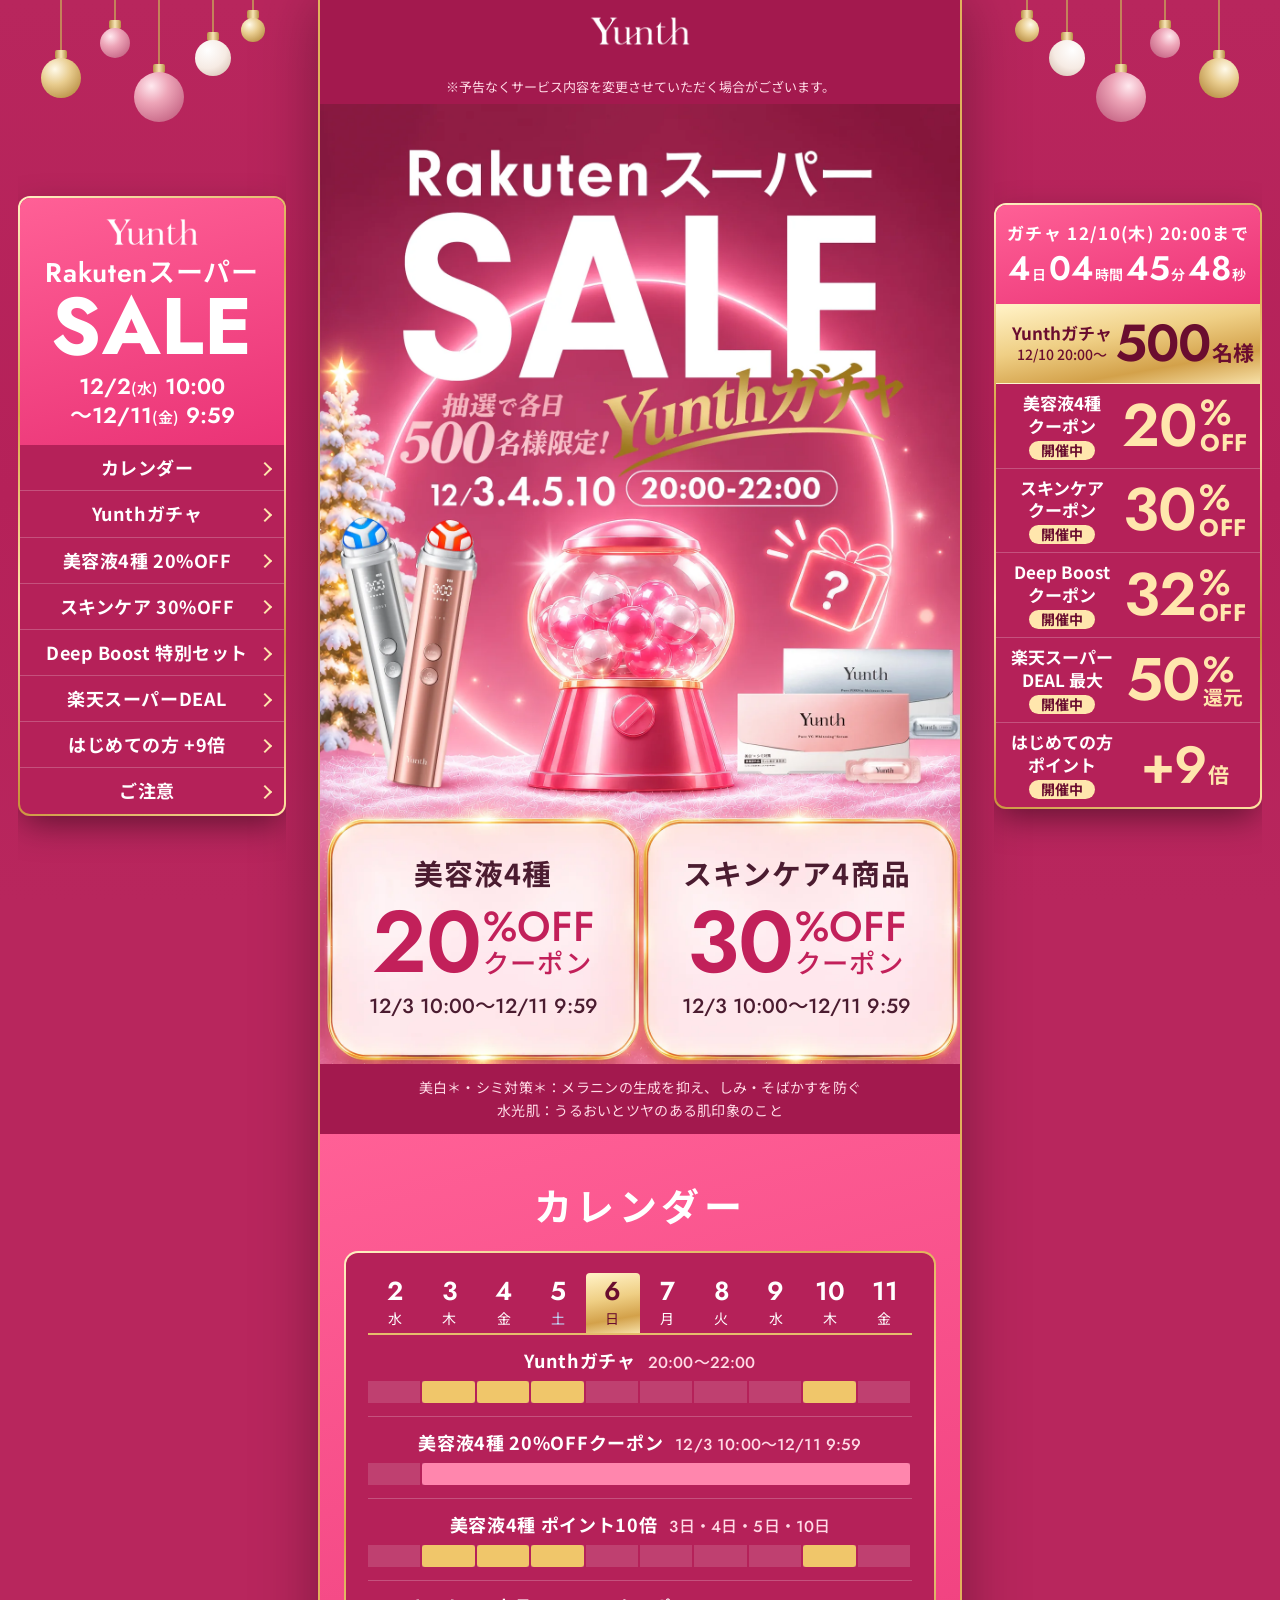
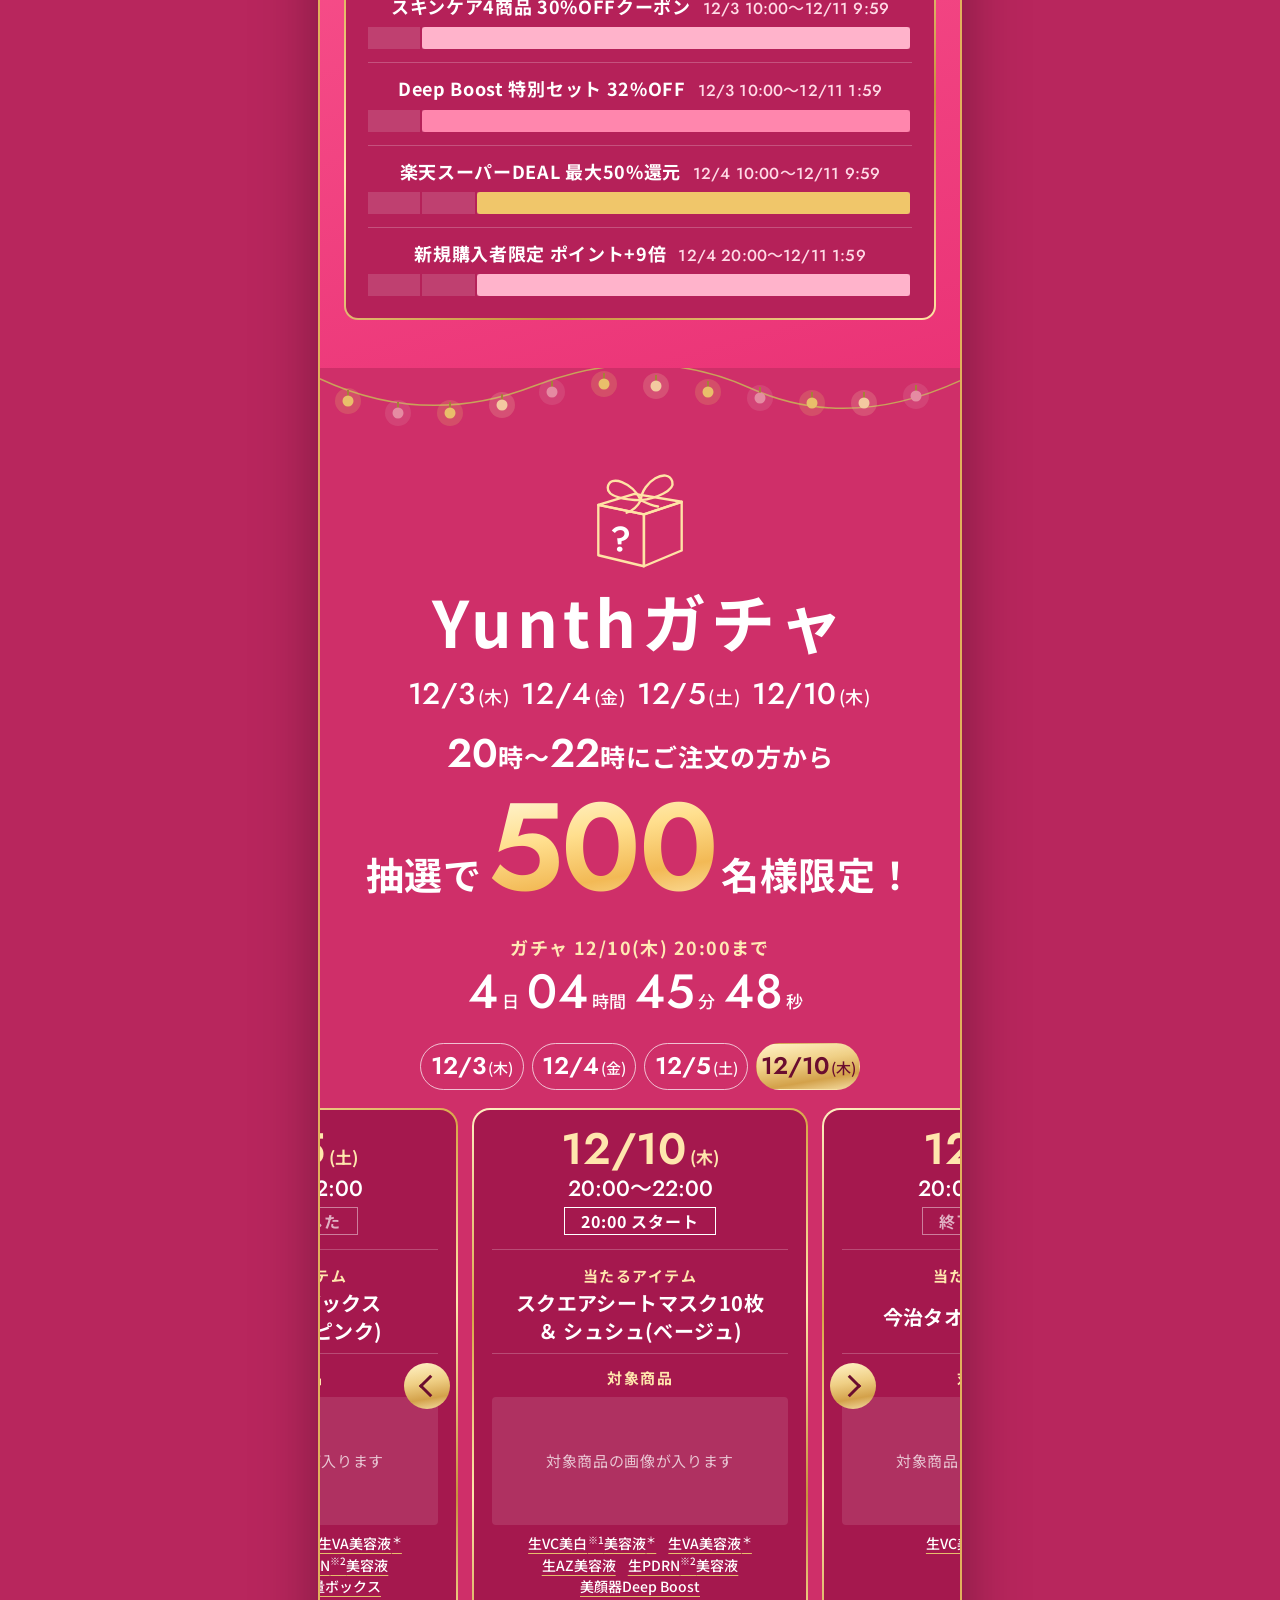
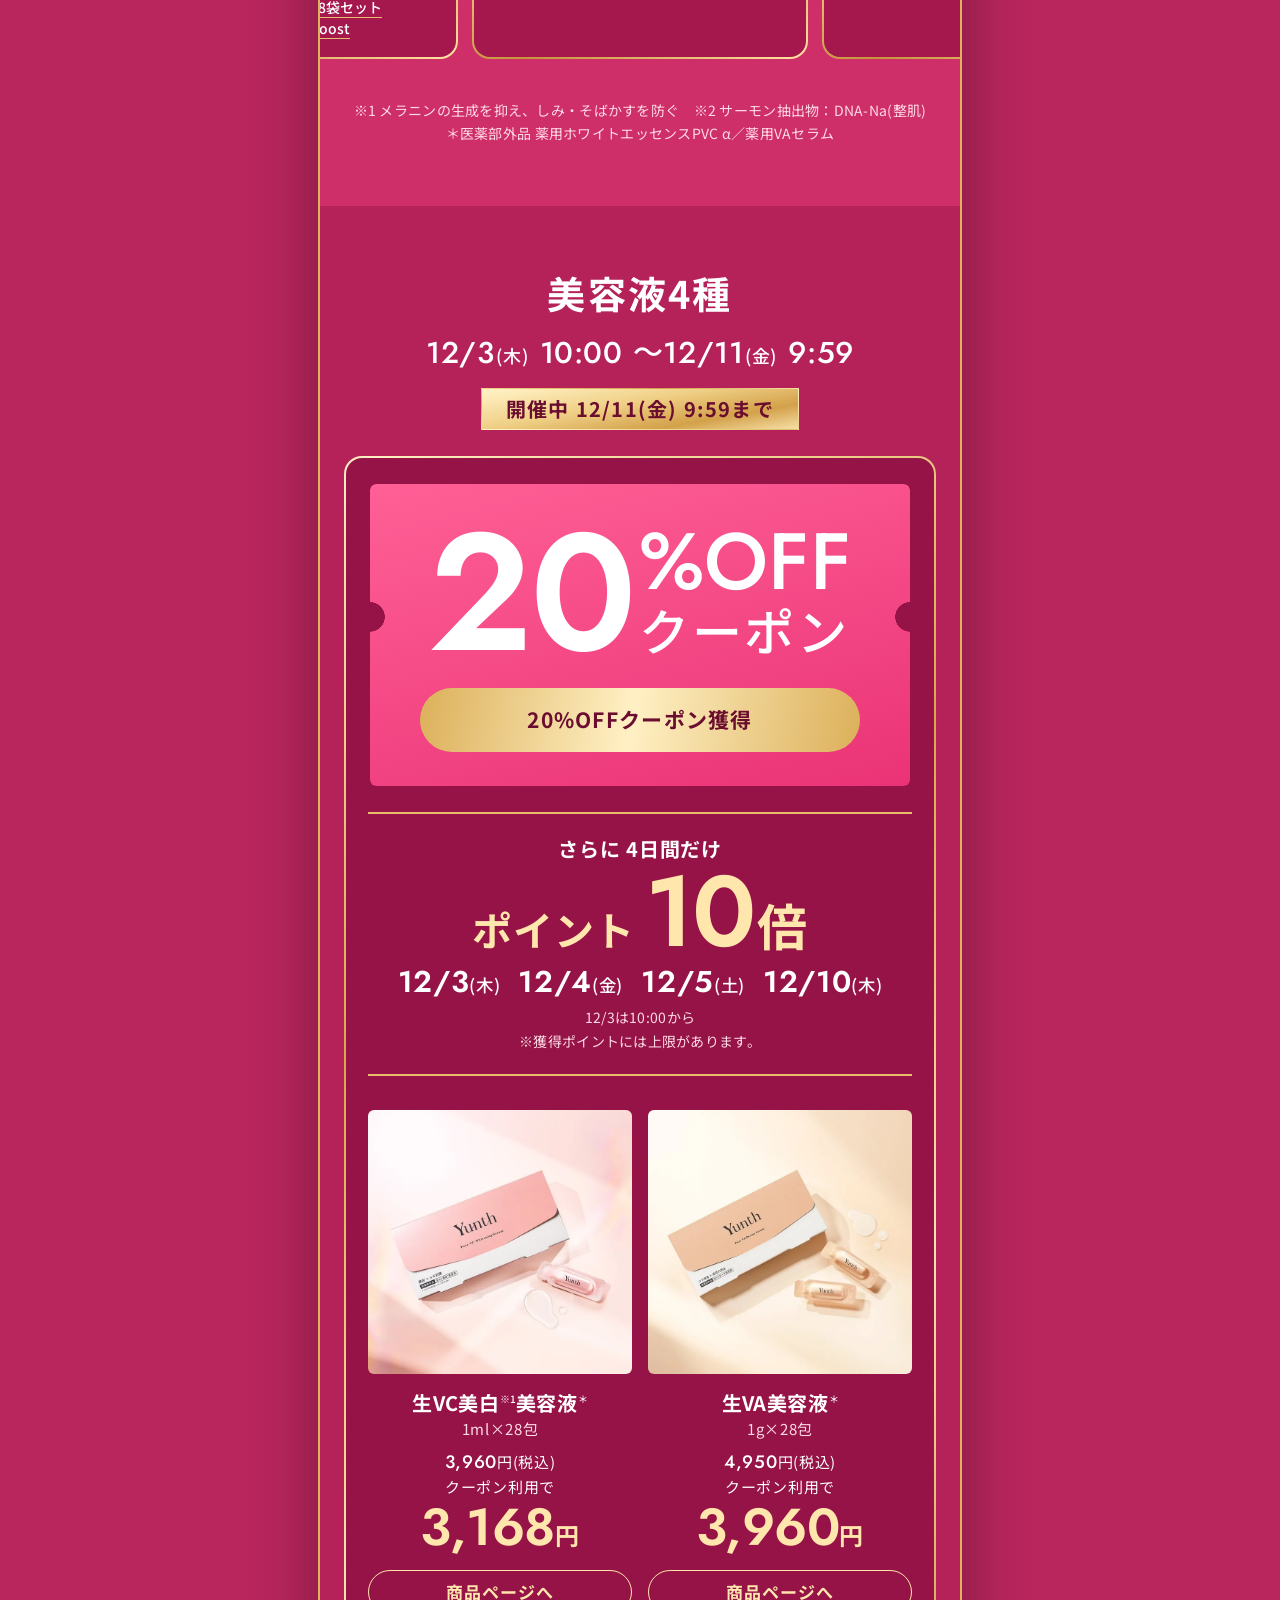
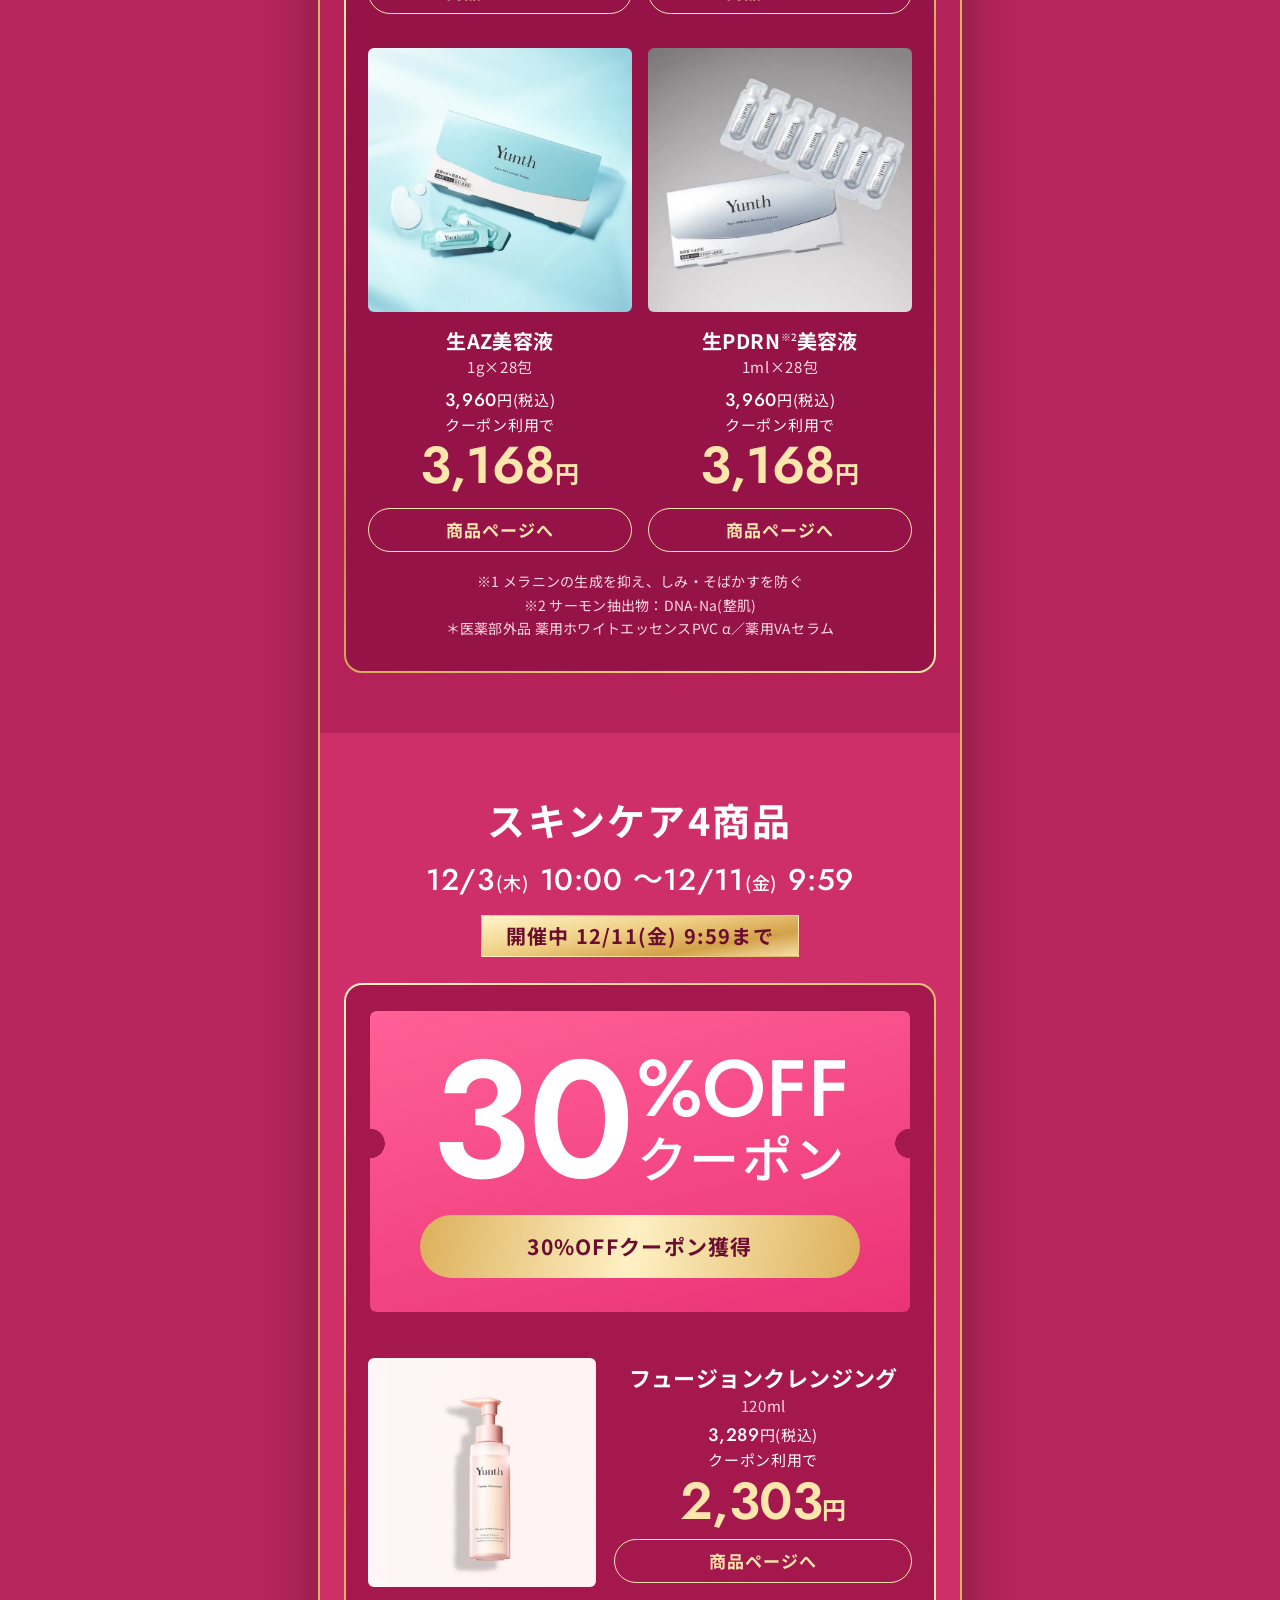
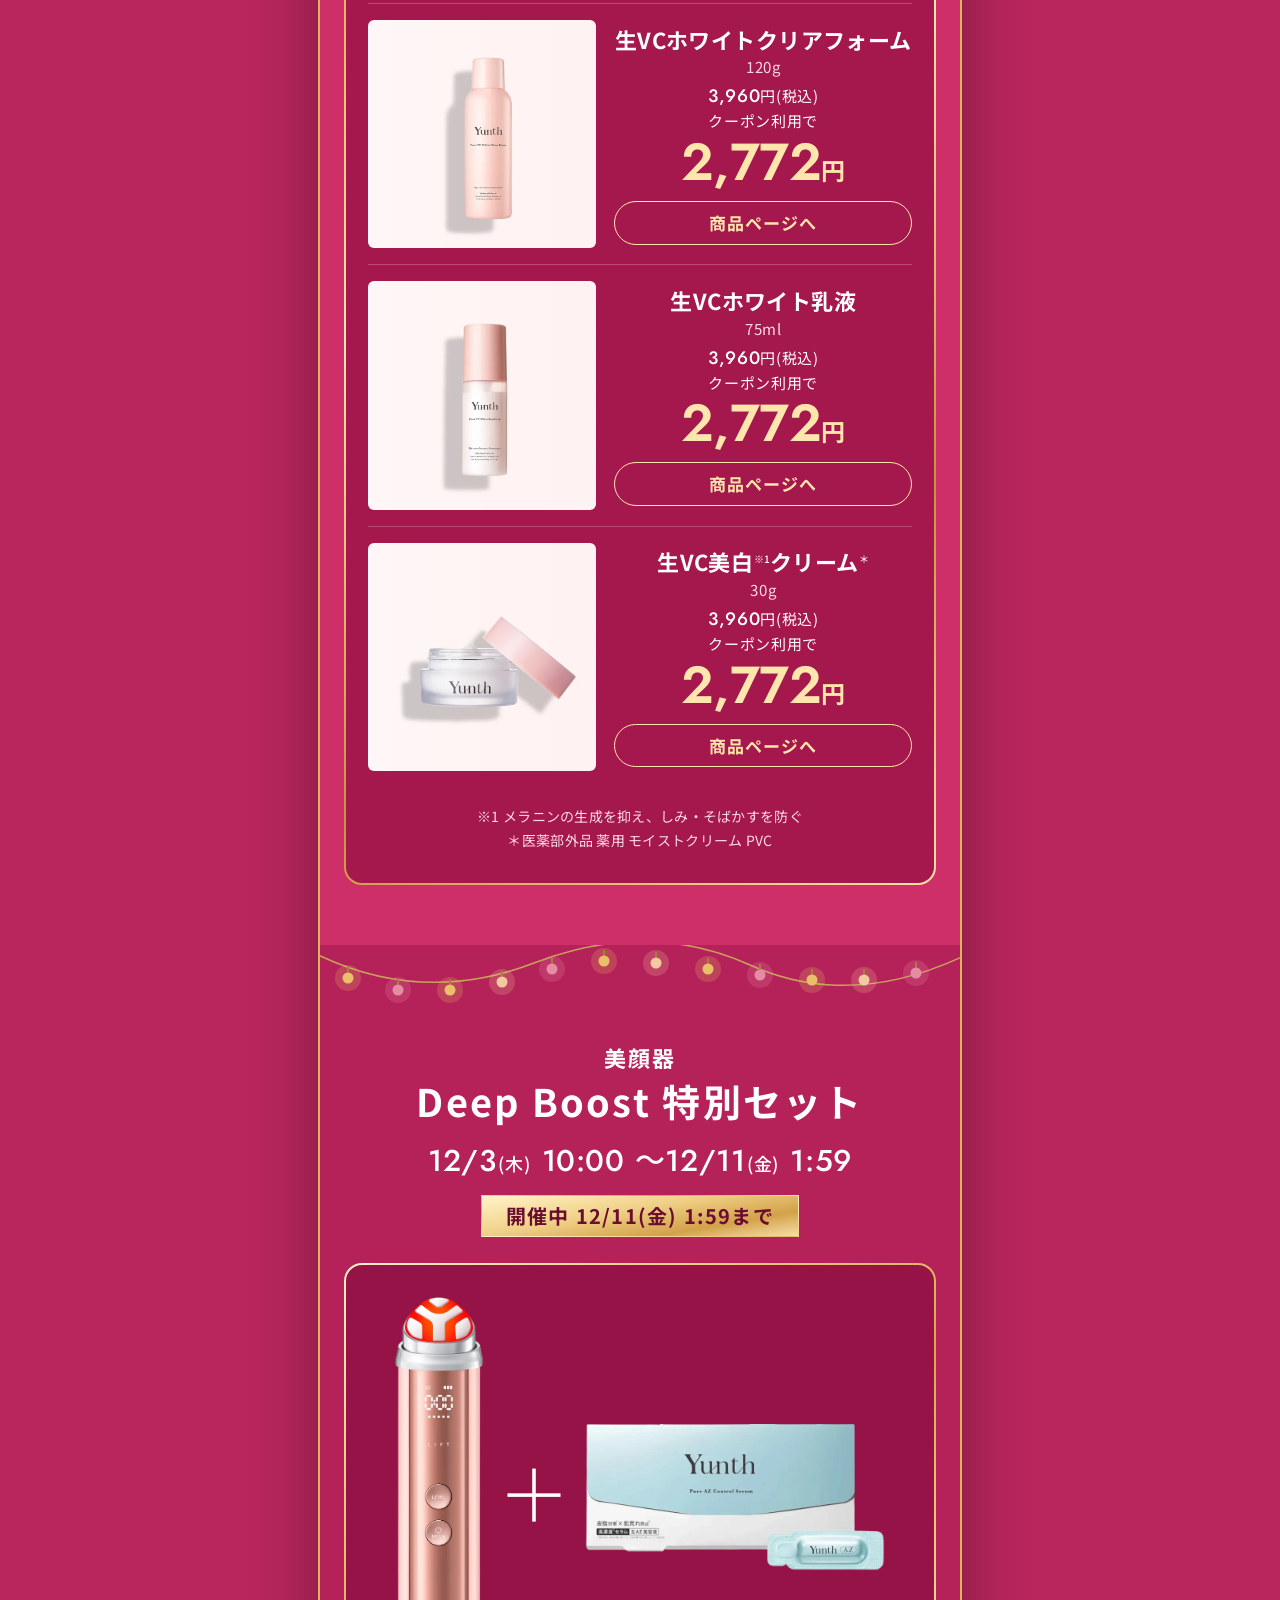
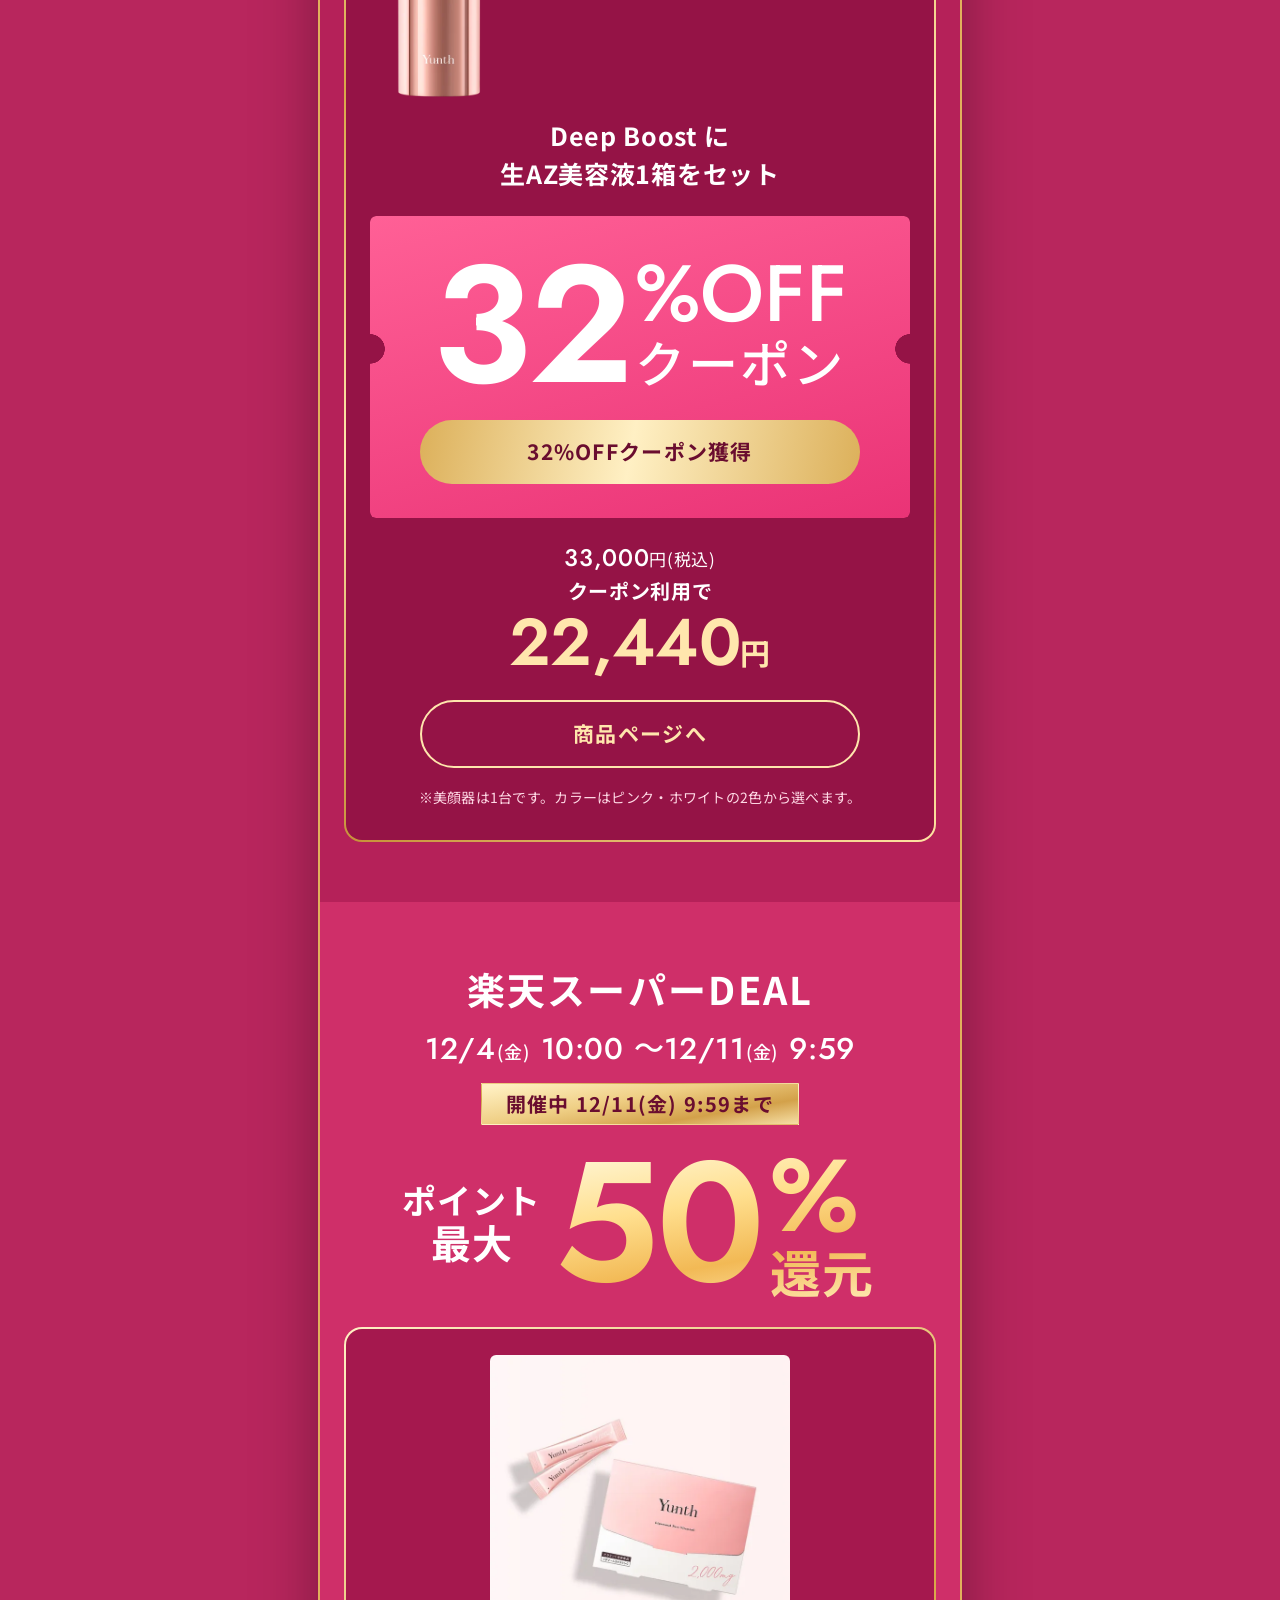
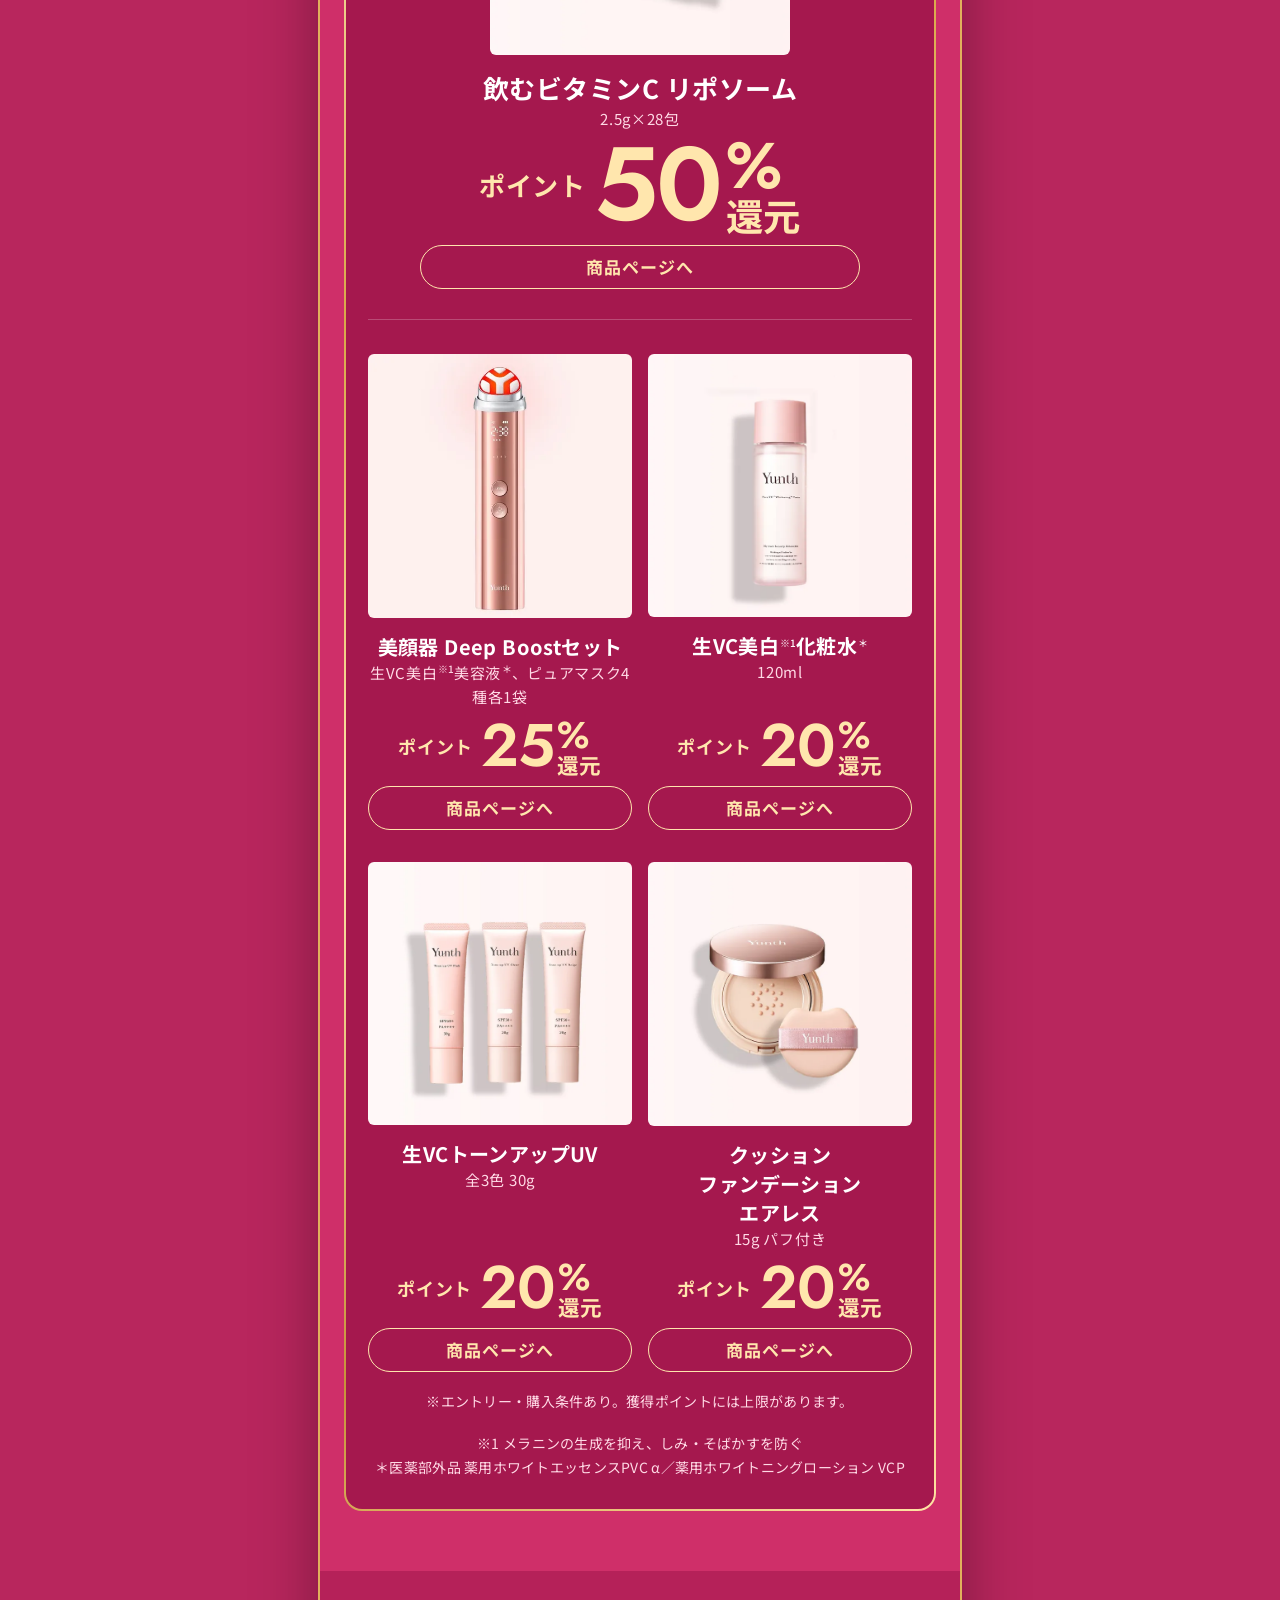
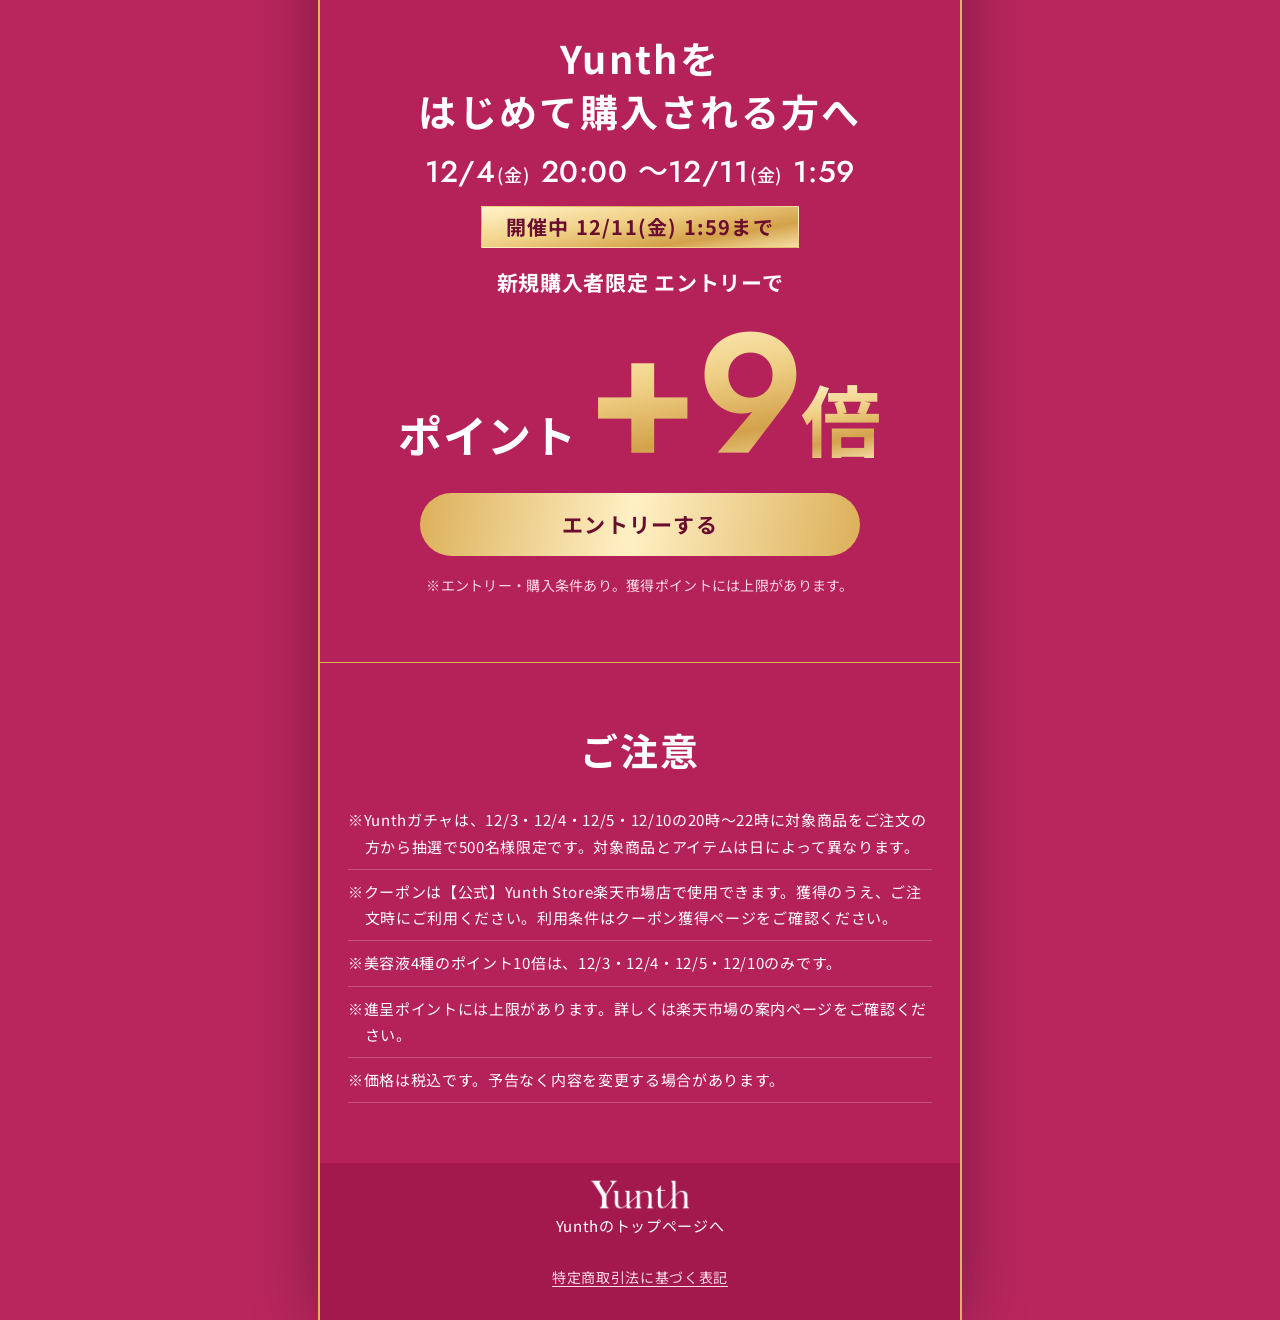
==== commit 26afd2bb: "style: 冒頭の注意書きをスマホ1行に収める Co-Authored-By: Claude Opus 5.5 <noreply@anthropic.com>" ====
--- a/index.html
+++ b/index.html
@@ -11,7 +11,7 @@
 <link rel="preconnect" href="https://fonts.gstatic.com" crossorigin>
 <link rel="stylesheet" href="https://fonts.googleapis.com/css2?family=Jost:wght@300;400;500;600;700&family=Noto+Sans+JP:wght@400;500;700&display=swap">
 <link rel="stylesheet" href="style.css?v=11">
-<link rel="stylesheet" href="theme.css?v=5">
+<link rel="stylesheet" href="theme.css?v=6">
 </head>
 <body>
 <canvas class="snow snow--bg" data-snow="bg" aria-hidden="true"></canvas>
--- a/theme.css
+++ b/theme.css
@@ -157,3 +157,5 @@
 .dock a{padding-left:0;padding-right:0;white-space:nowrap}
 @media (min-width:1220px){.snow--bg{display:block}}
 @media (prefers-reduced-motion:reduce){.snow{display:none!important}}
+/* 冒頭の注意書き: スマホで1行に収める */
+.fv__pre{padding:6px 8px;font-size:min(13px,3.05vw);white-space:nowrap}
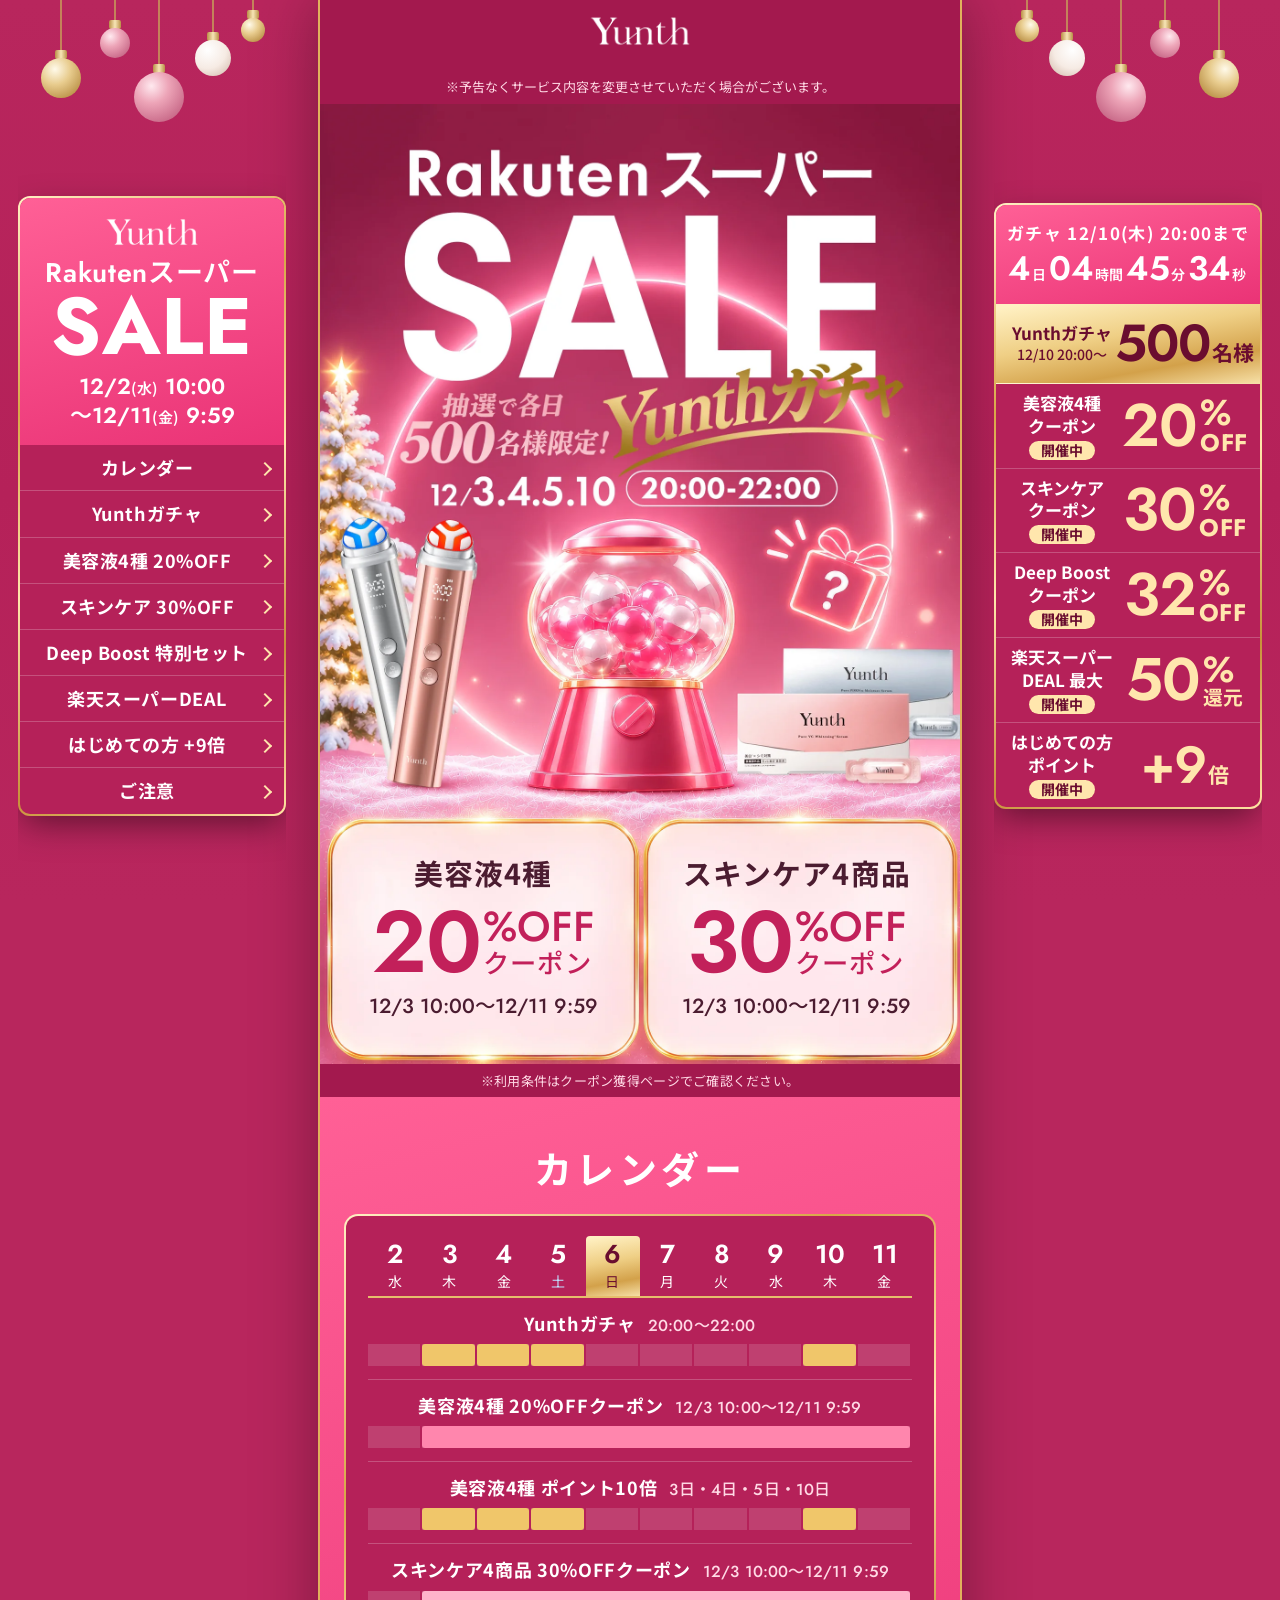
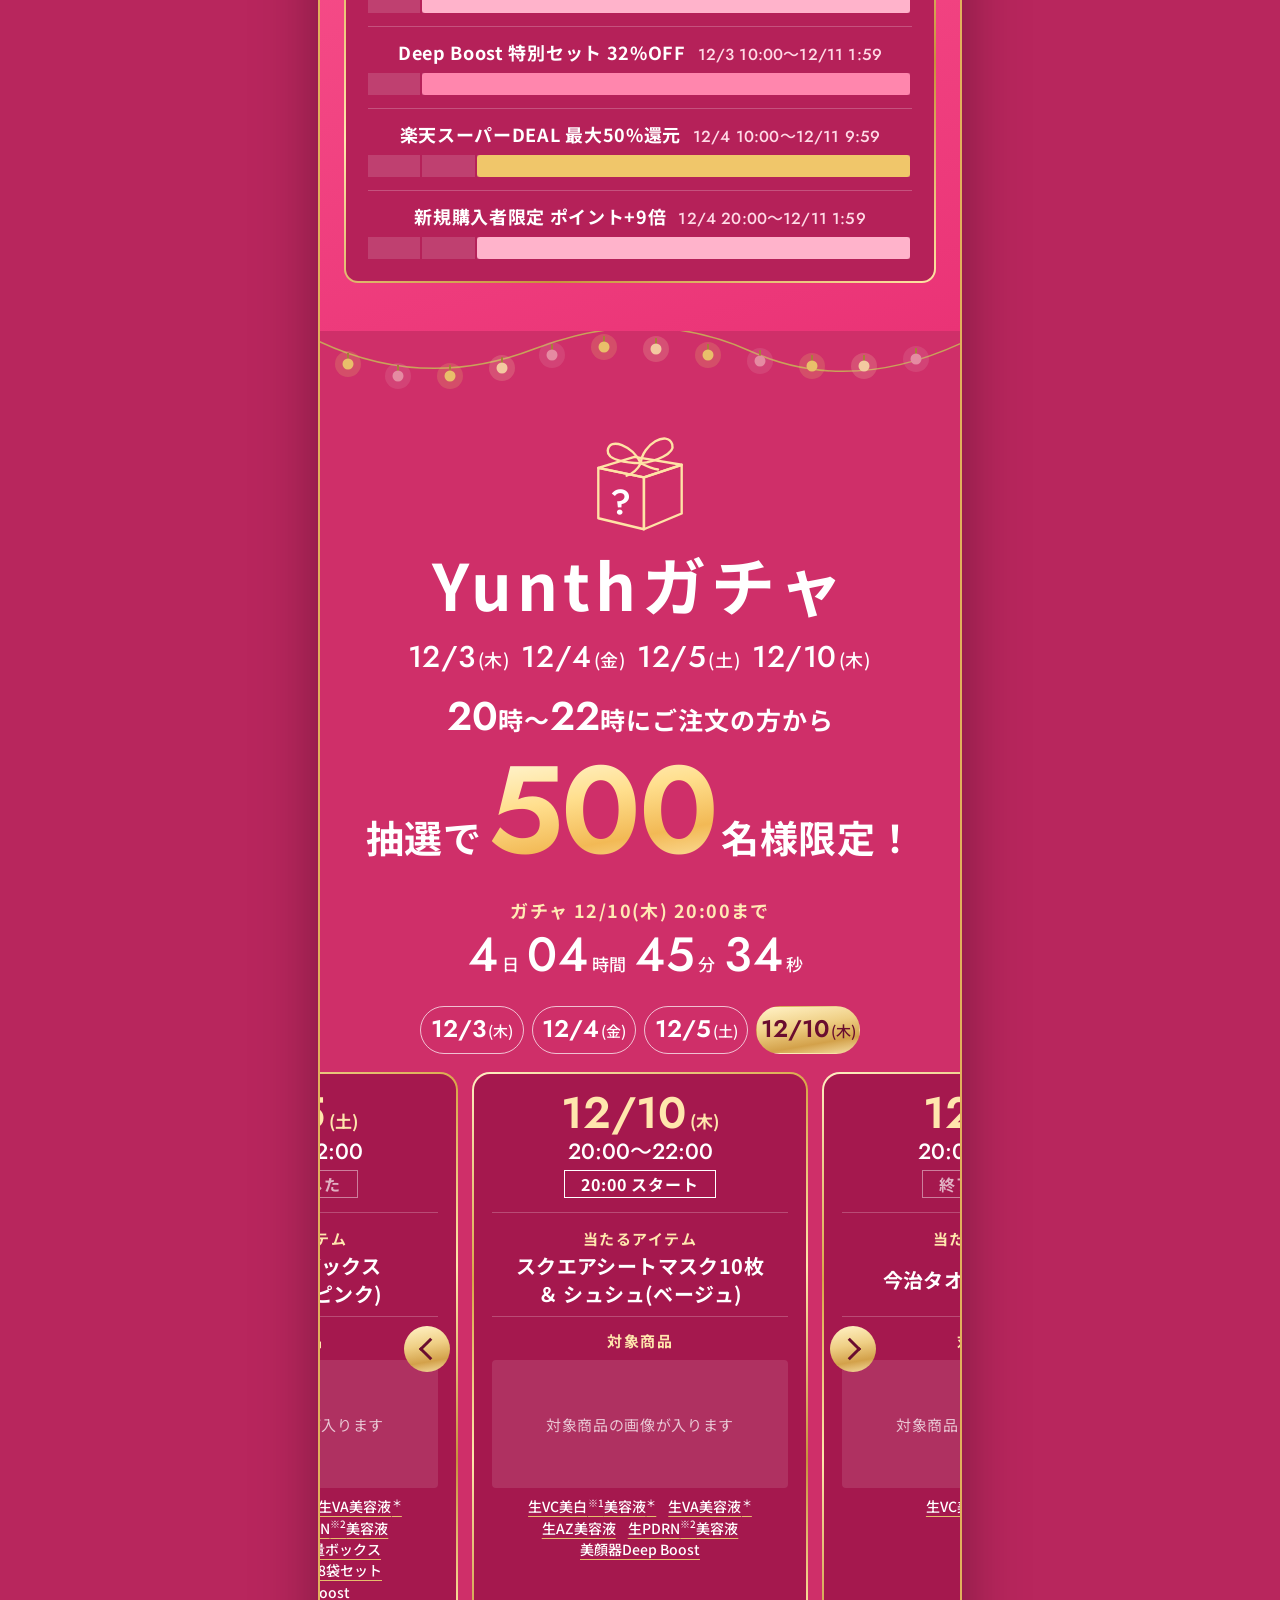
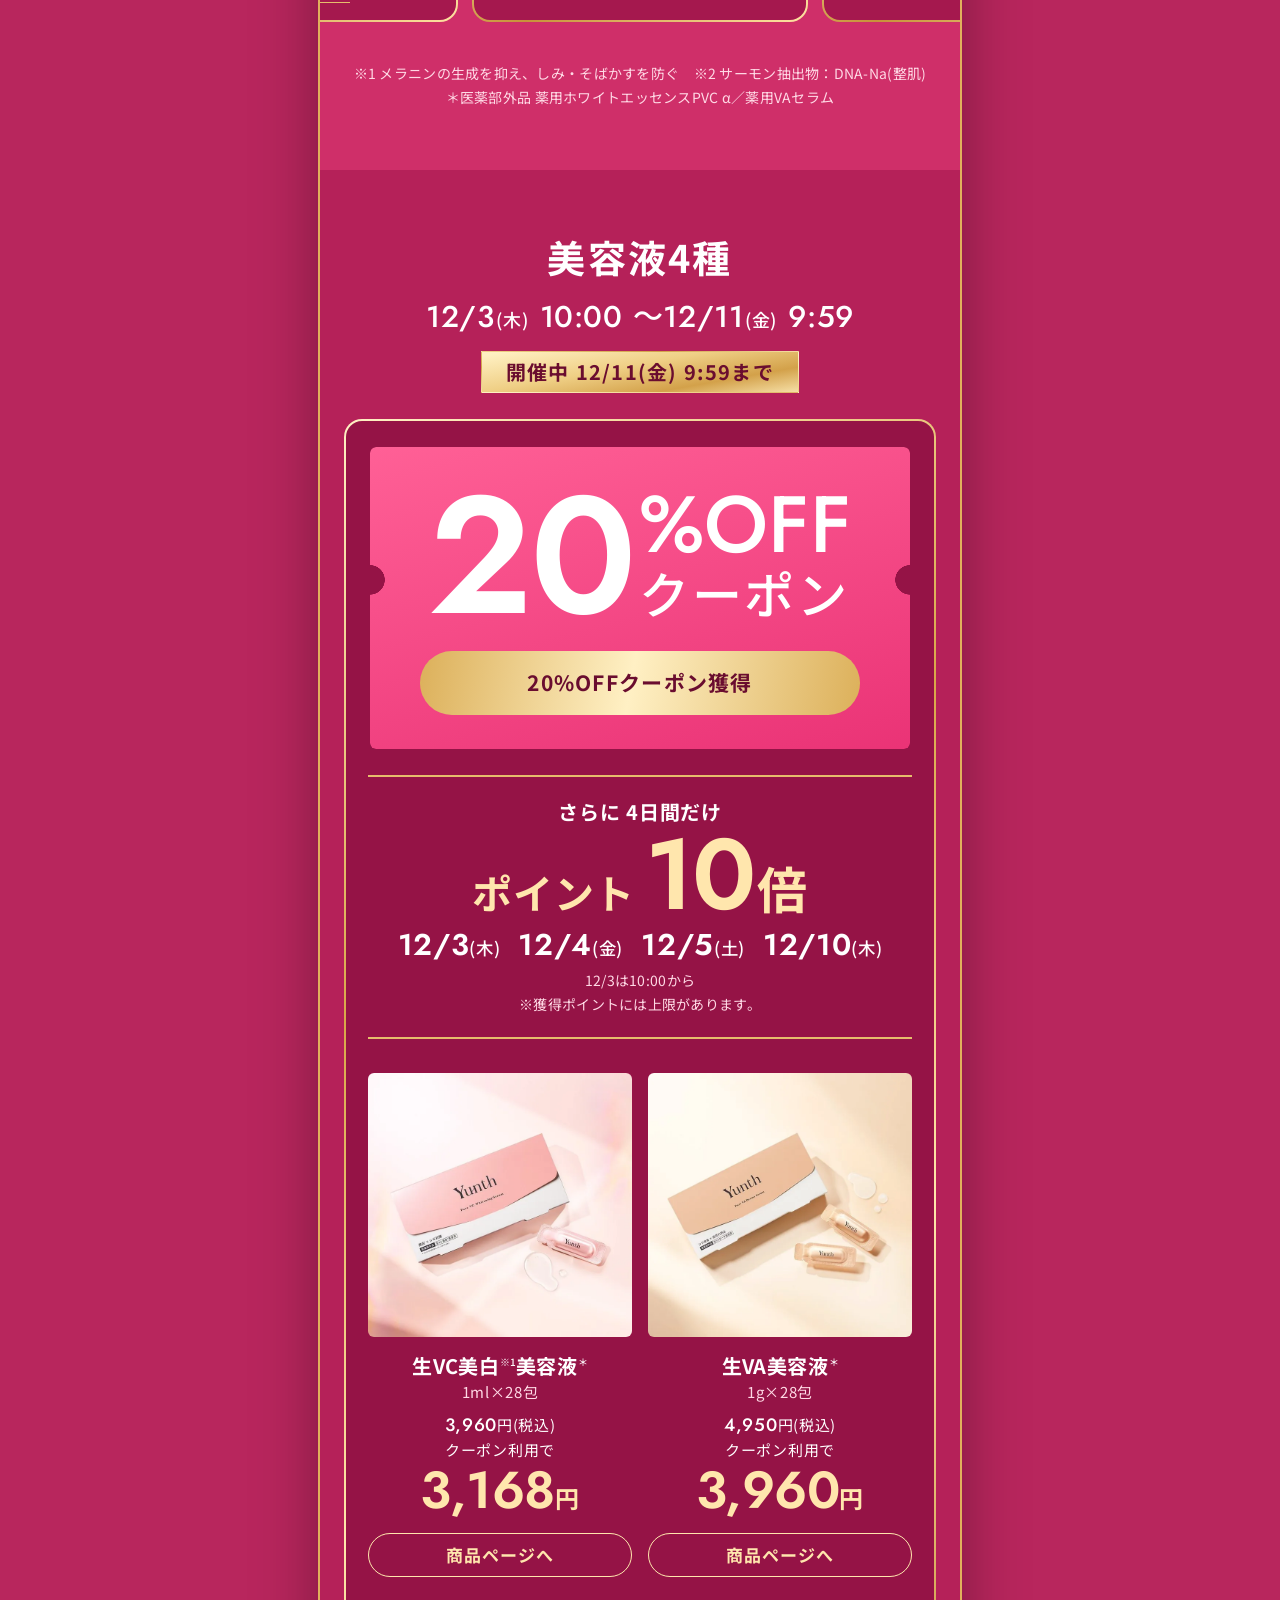
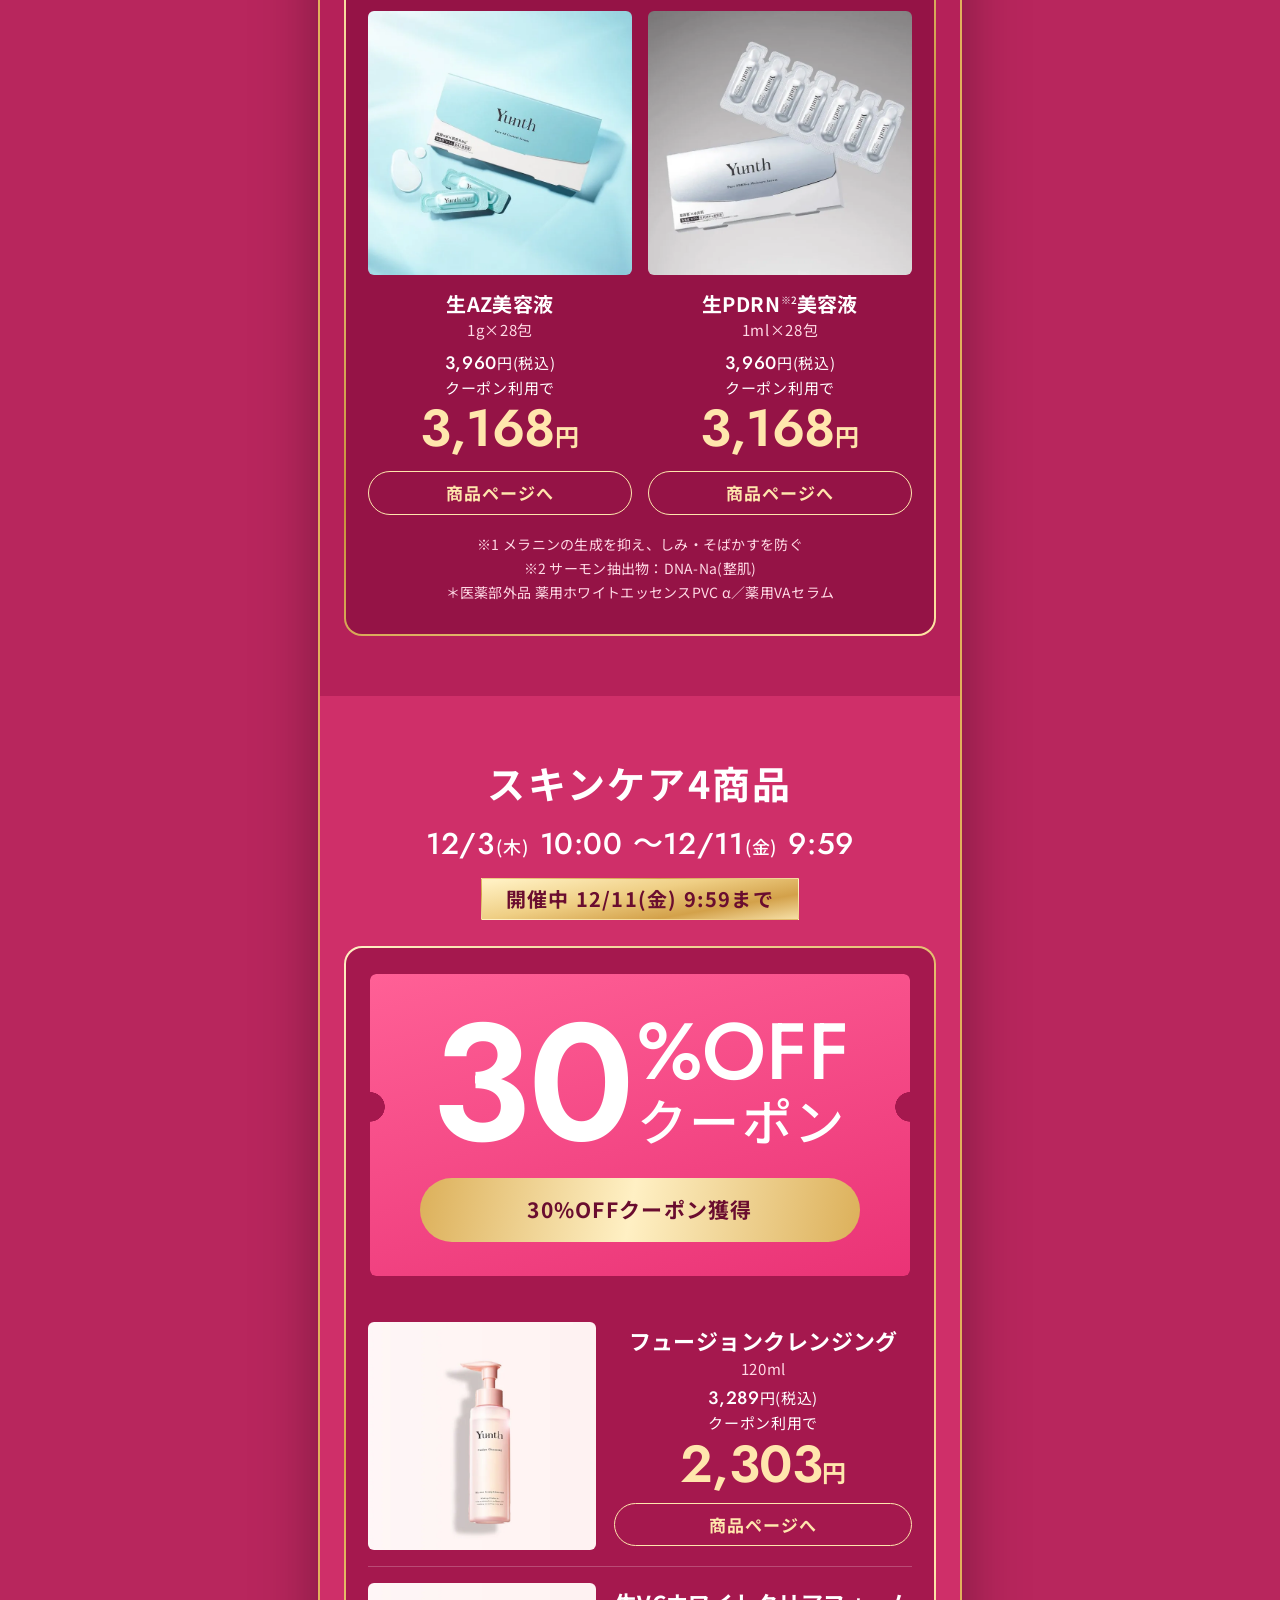
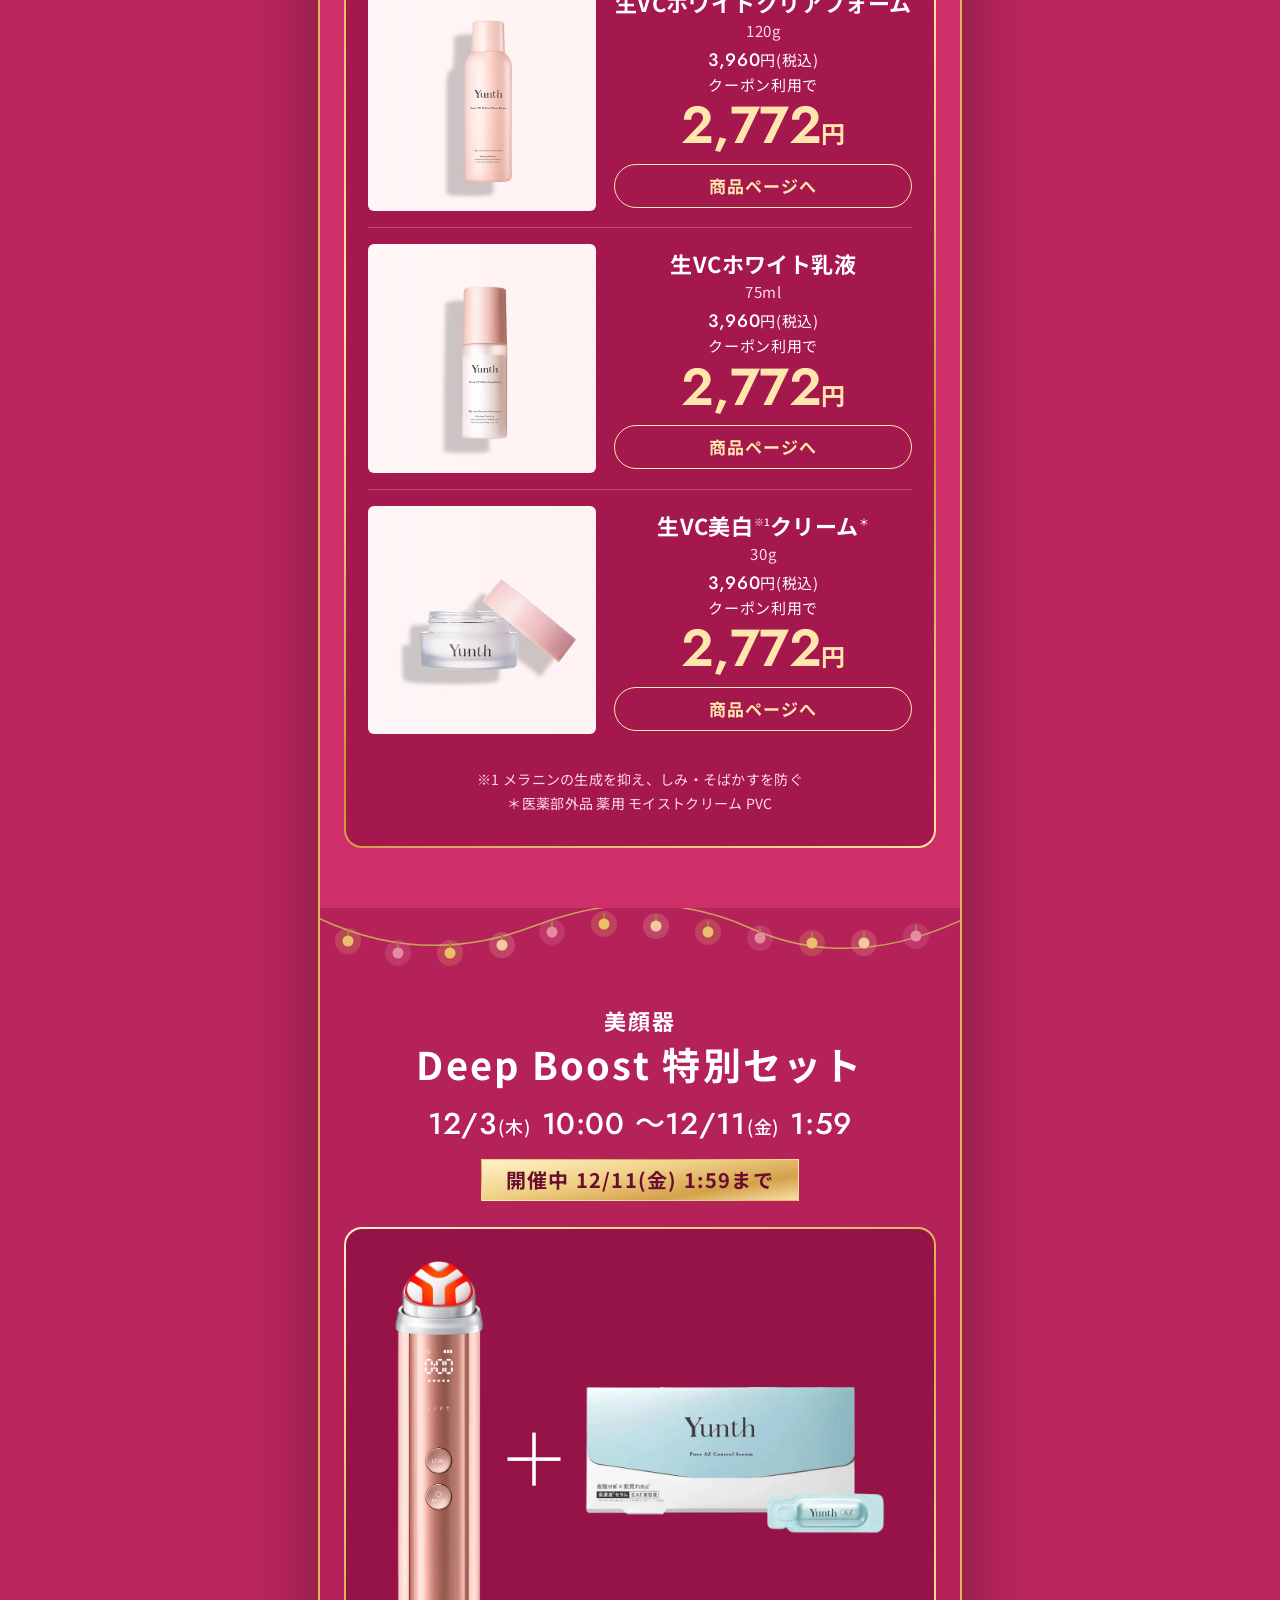
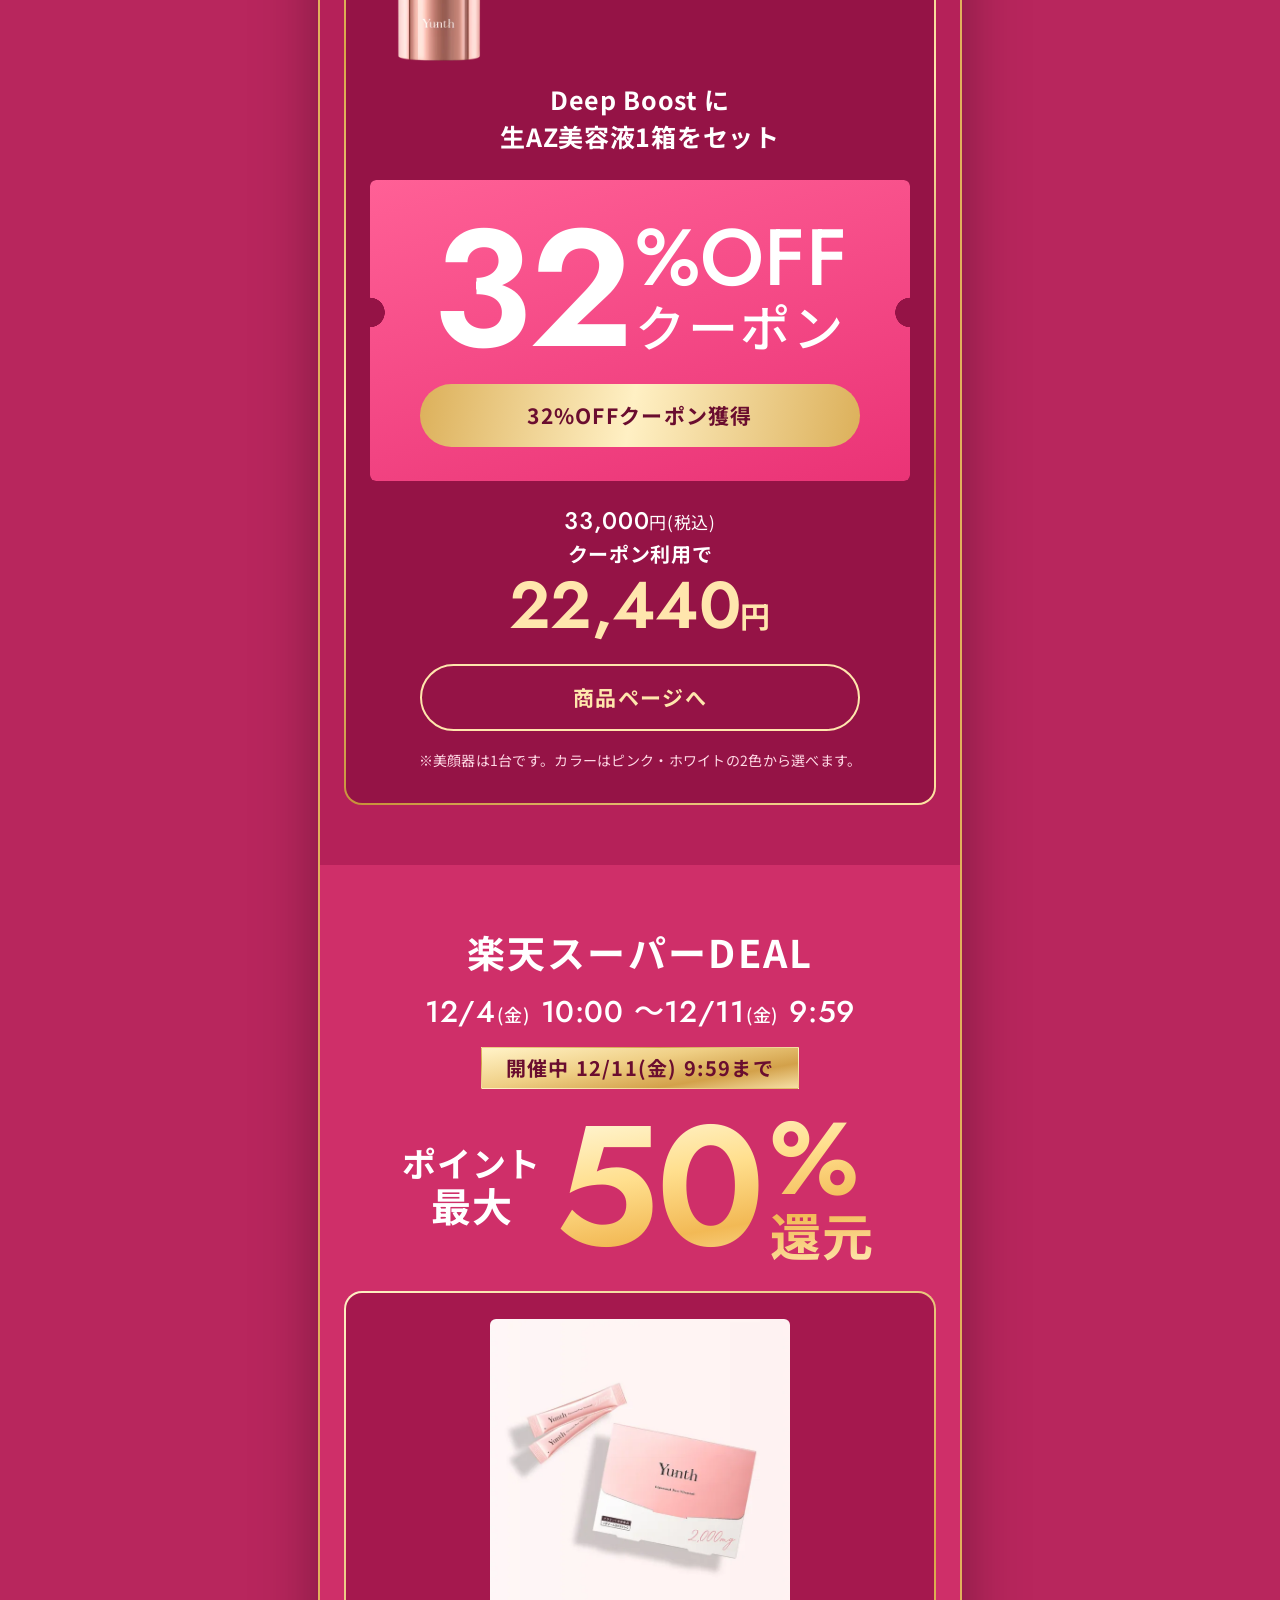
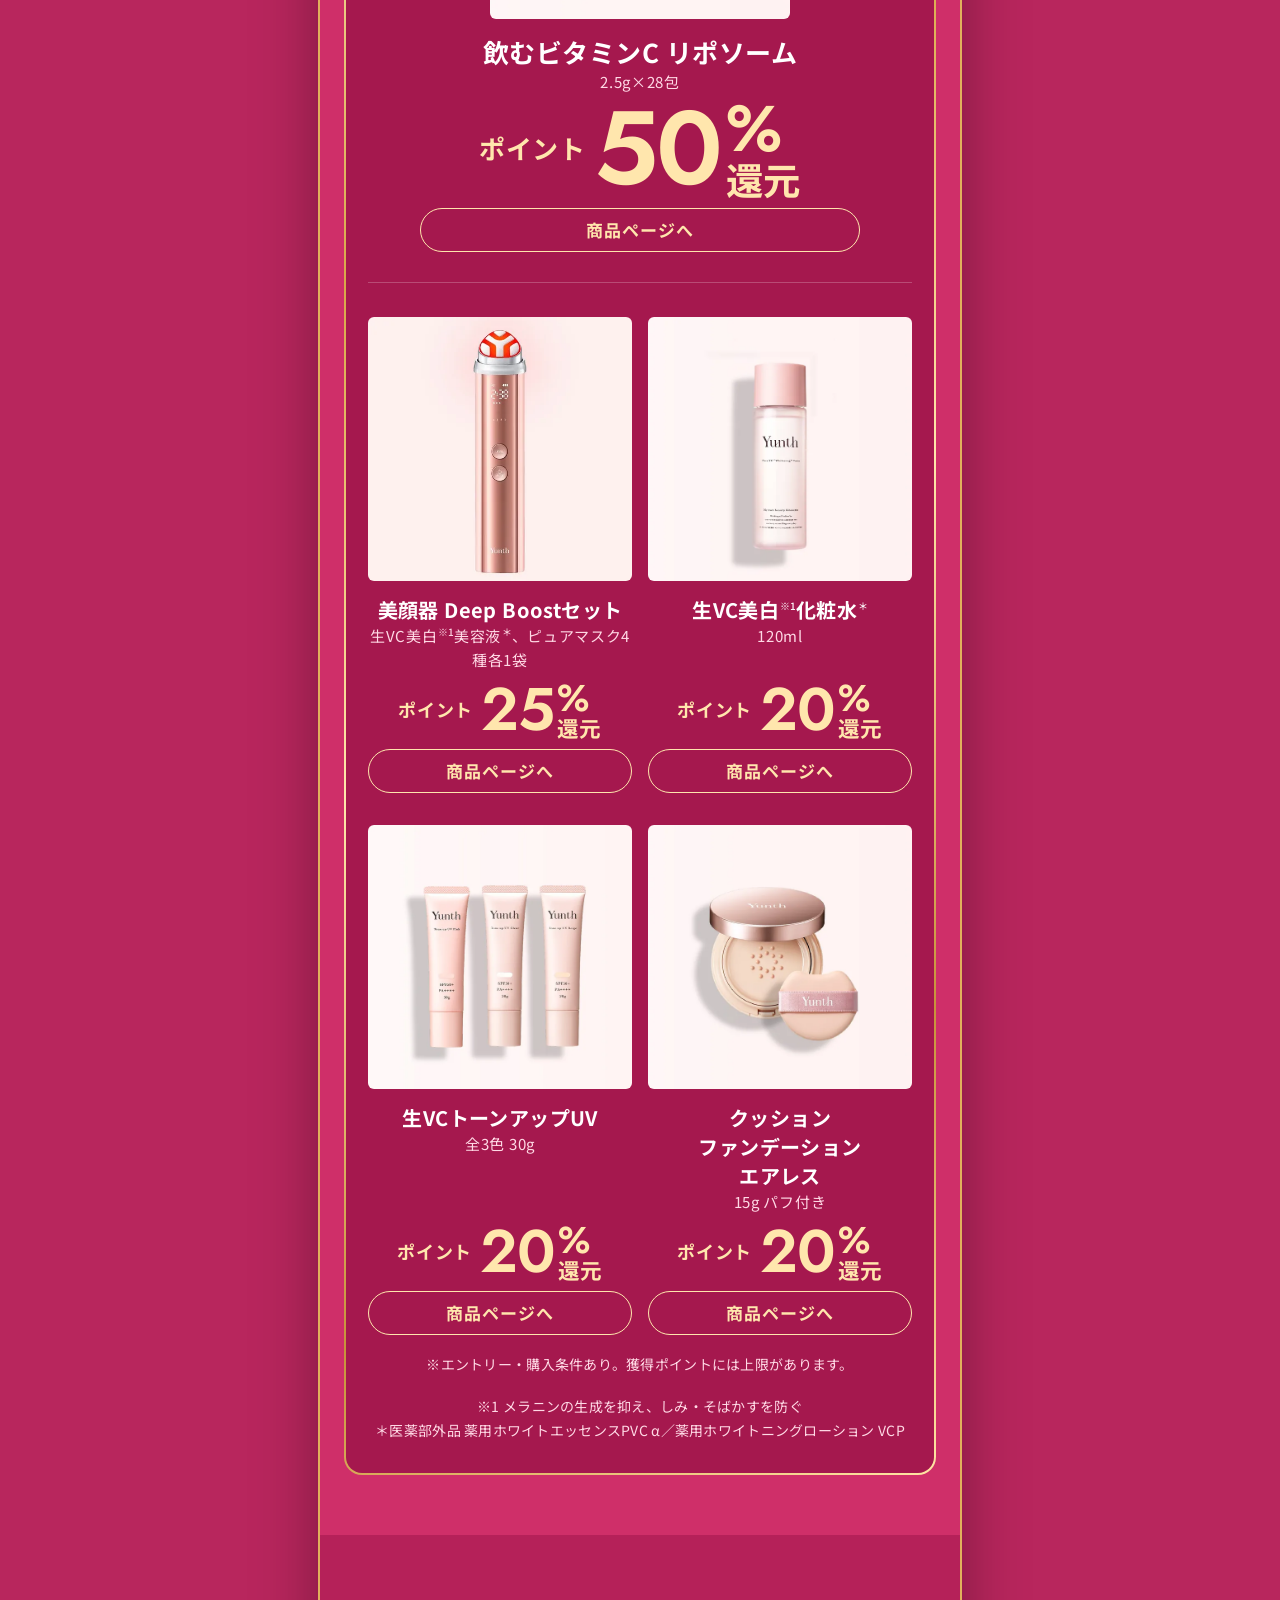
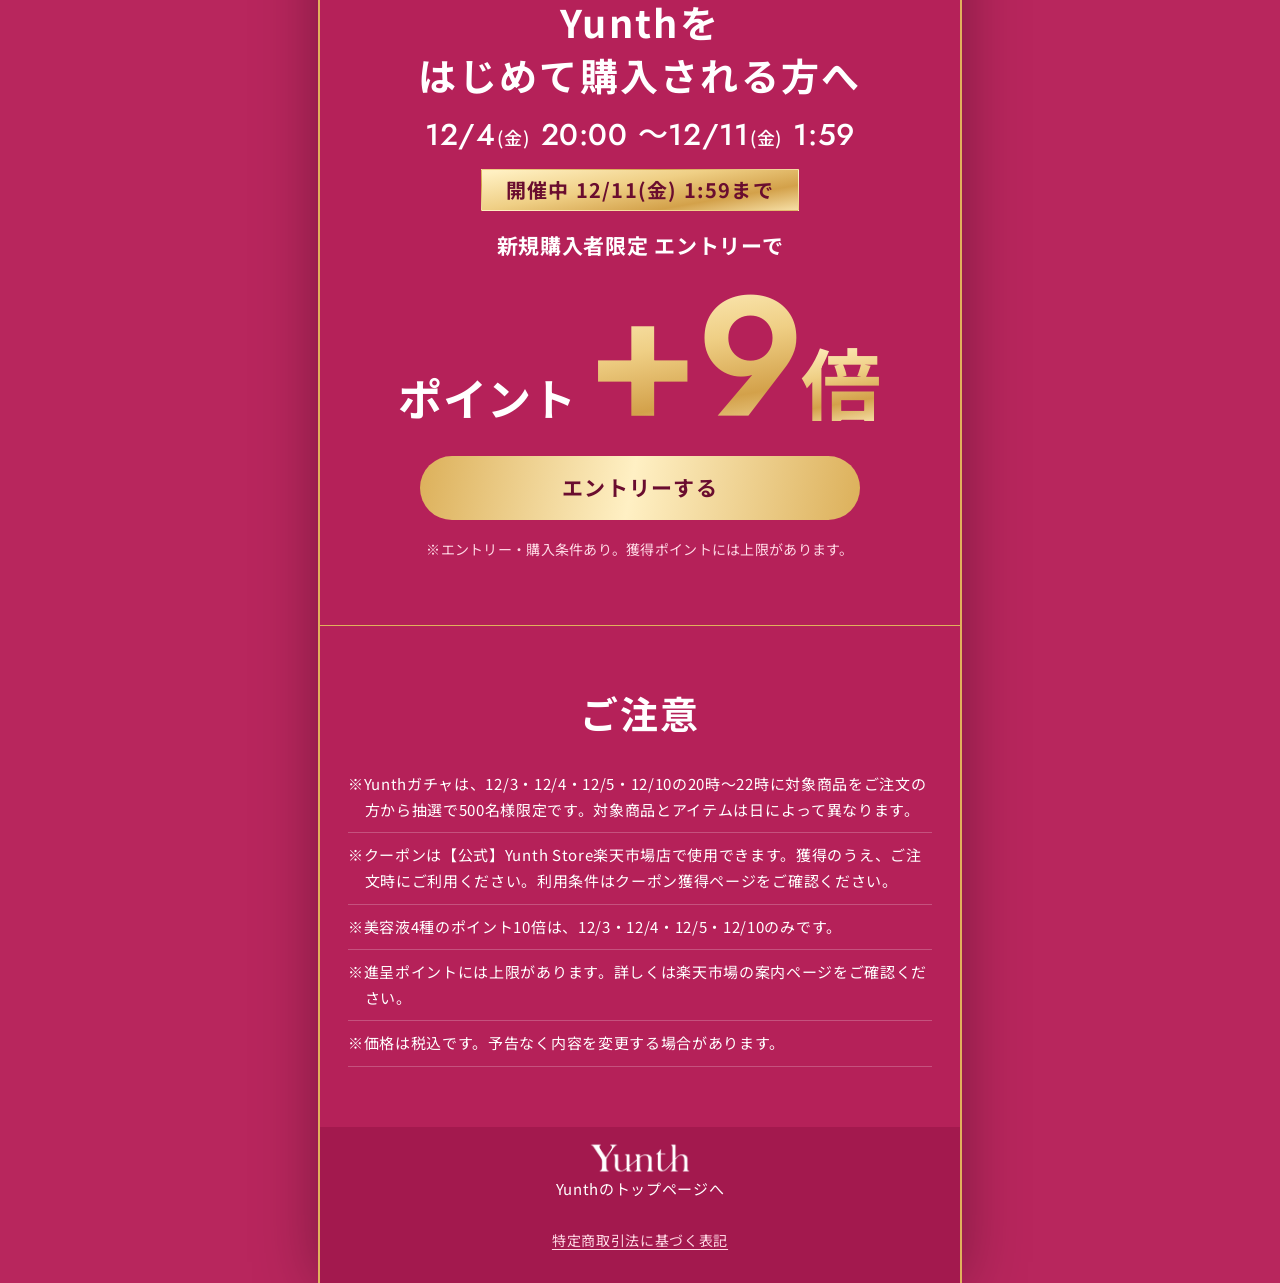
==== commit 7ea2f9bd: "fix: FV下の注釈をクーポンの注釈に変更 Co-Authored-By: Claude Opus 5.5 <noreply@anthropic.com>" ====
--- a/index.html
+++ b/index.html
@@ -11,7 +11,7 @@
 <link rel="preconnect" href="https://fonts.gstatic.com" crossorigin>
 <link rel="stylesheet" href="https://fonts.googleapis.com/css2?family=Jost:wght@300;400;500;600;700&family=Noto+Sans+JP:wght@400;500;700&display=swap">
 <link rel="stylesheet" href="style.css?v=11">
-<link rel="stylesheet" href="theme.css?v=6">
+<link rel="stylesheet" href="theme.css?v=7">
 </head>
 <body>
 <canvas class="snow snow--bg" data-snow="bg" aria-hidden="true"></canvas>
@@ -59,7 +59,7 @@
       <span class="d"><i>12/3 10:00</i><i>〜12/11 9:59</i></span>
     </a>
   </section>
-  <p class="fv__note">美白＊・シミ対策＊：メラニンの生成を抑え、しみ・そばかすを防ぐ<br>水光肌：うるおいとツヤのある肌印象のこと</p>
+  <p class="fv__note">※利用条件はクーポン獲得ページでご確認ください。</p>
 
   <!-- カレンダー(スマホは閉じた状態。押すと開く) -->
   <section class="sec calsec" id="calendar" data-title="カレンダー">
--- a/theme.css
+++ b/theme.css
@@ -159,3 +159,4 @@
 @media (prefers-reduced-motion:reduce){.snow{display:none!important}}
 /* 冒頭の注意書き: スマホで1行に収める */
 .fv__pre{padding:6px 8px;font-size:min(13px,3.05vw);white-space:nowrap}
+.fv__note{padding:6px 8px;font-size:min(13px,3.05vw);white-space:nowrap}
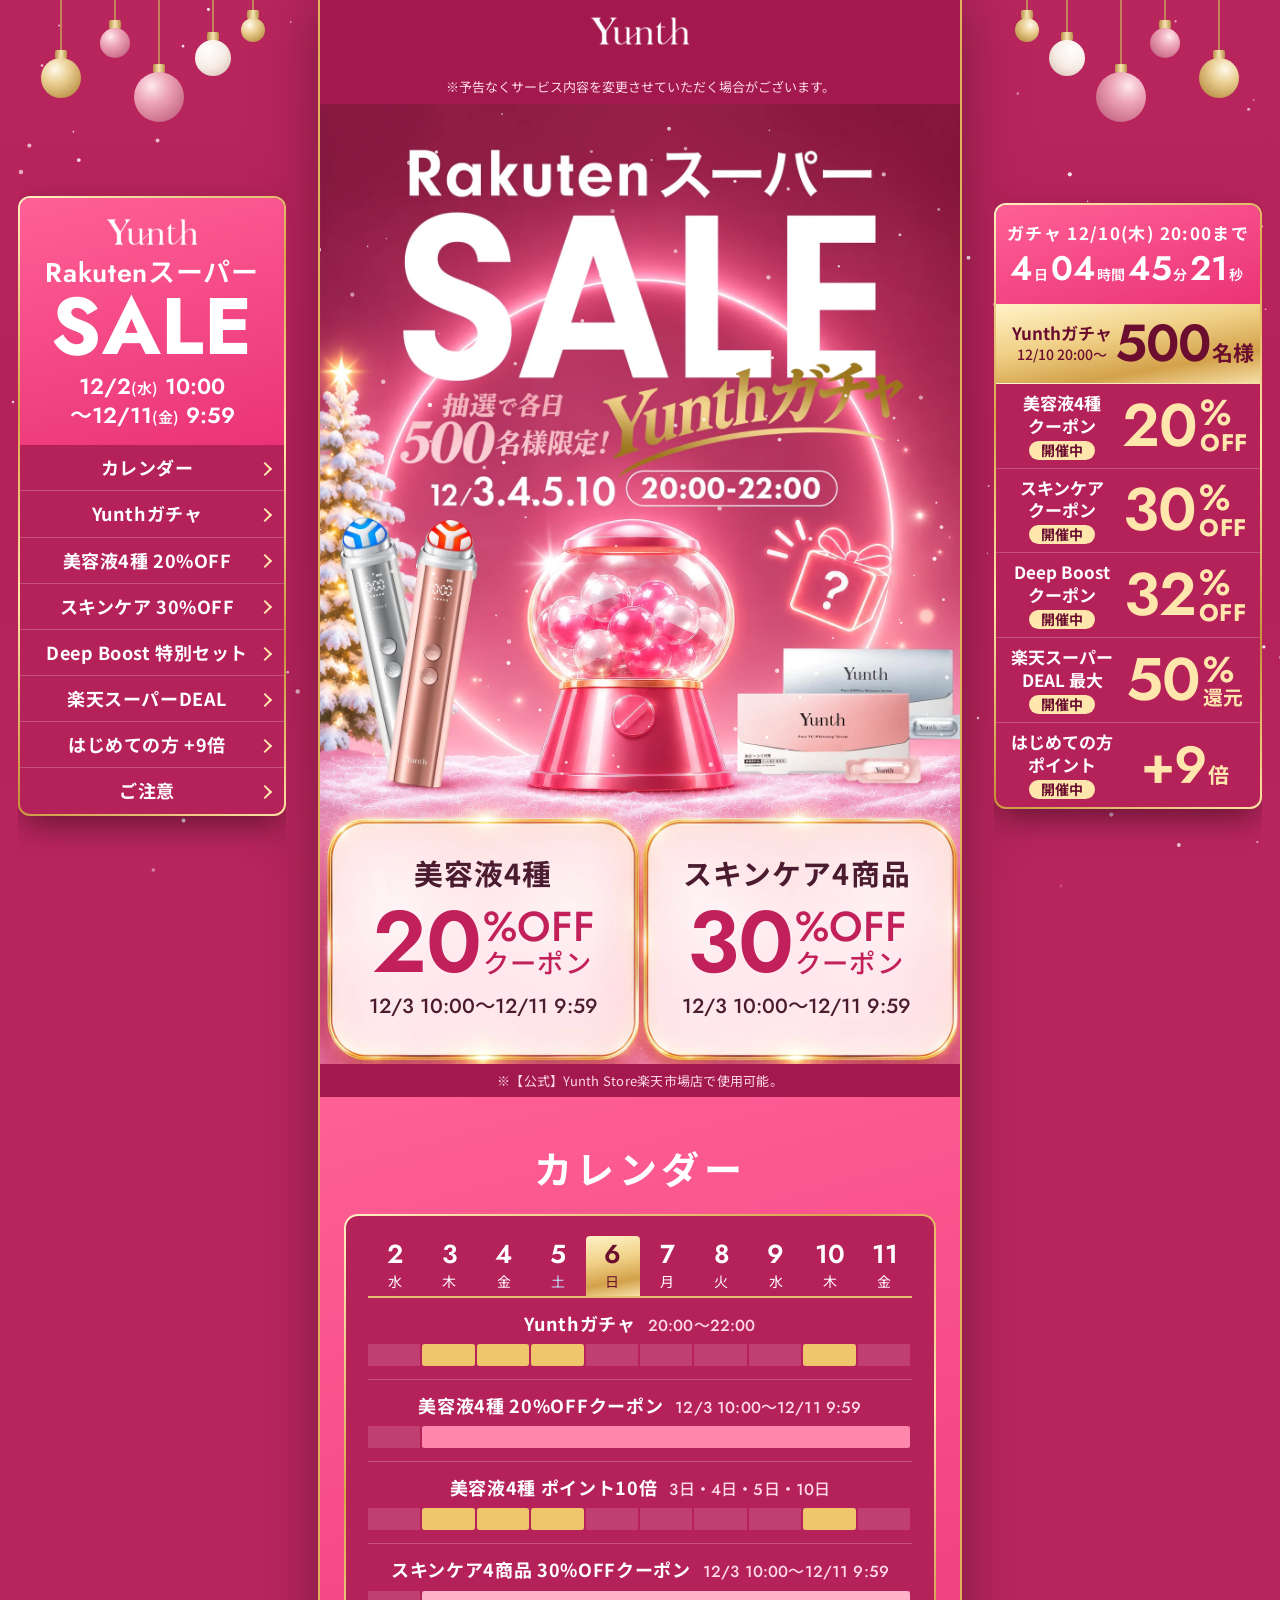
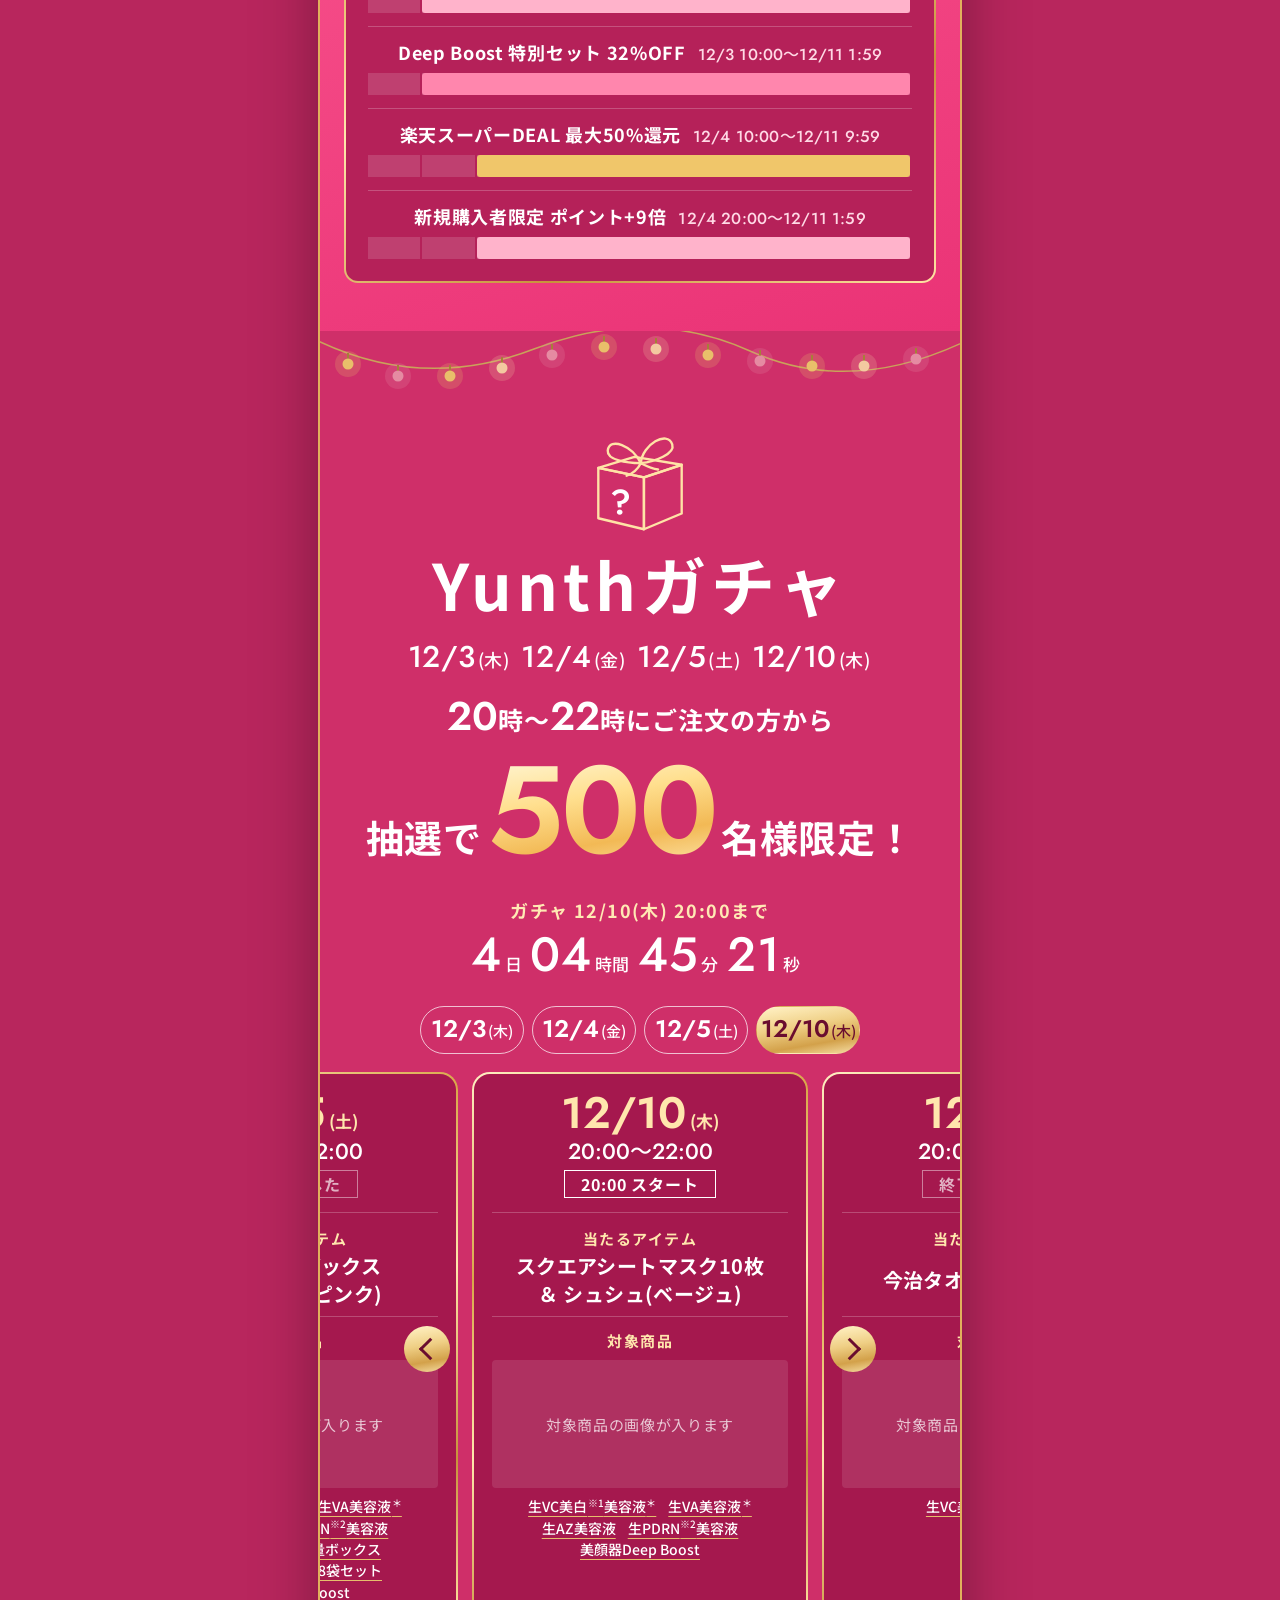
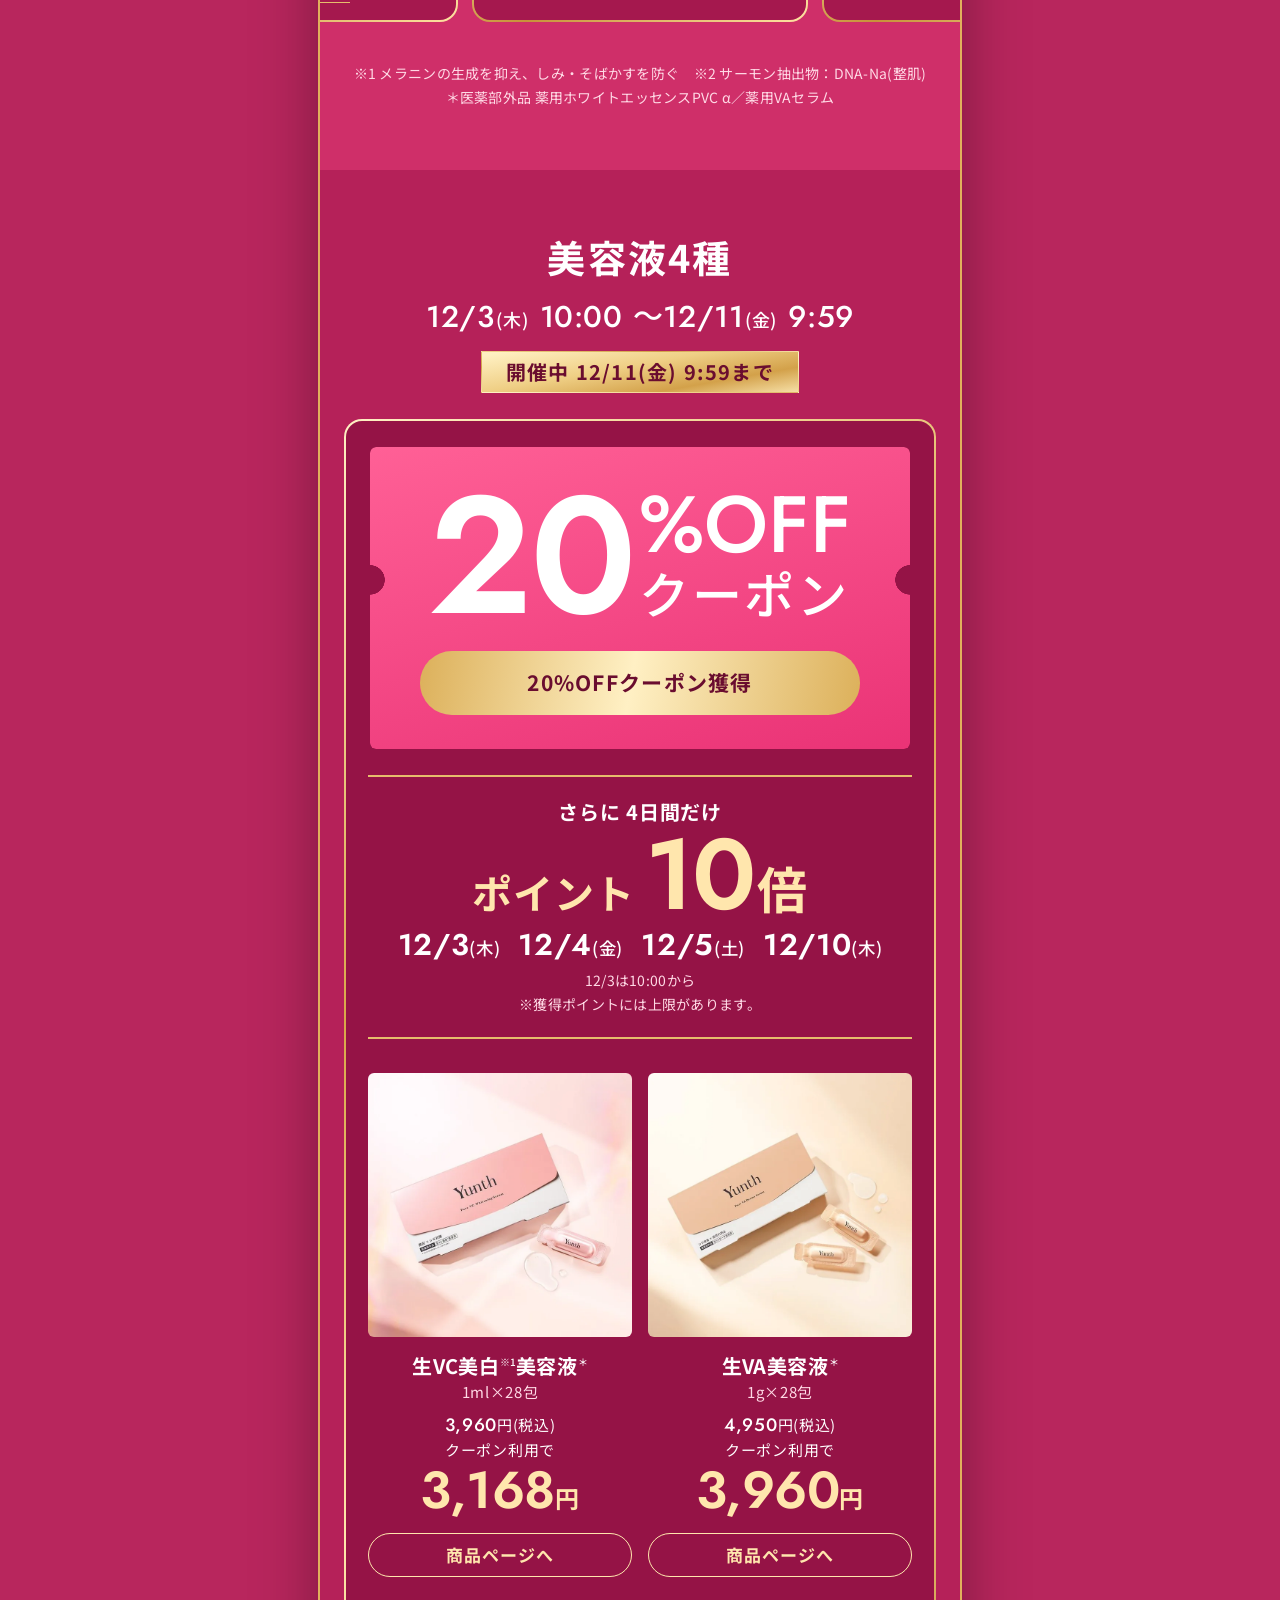
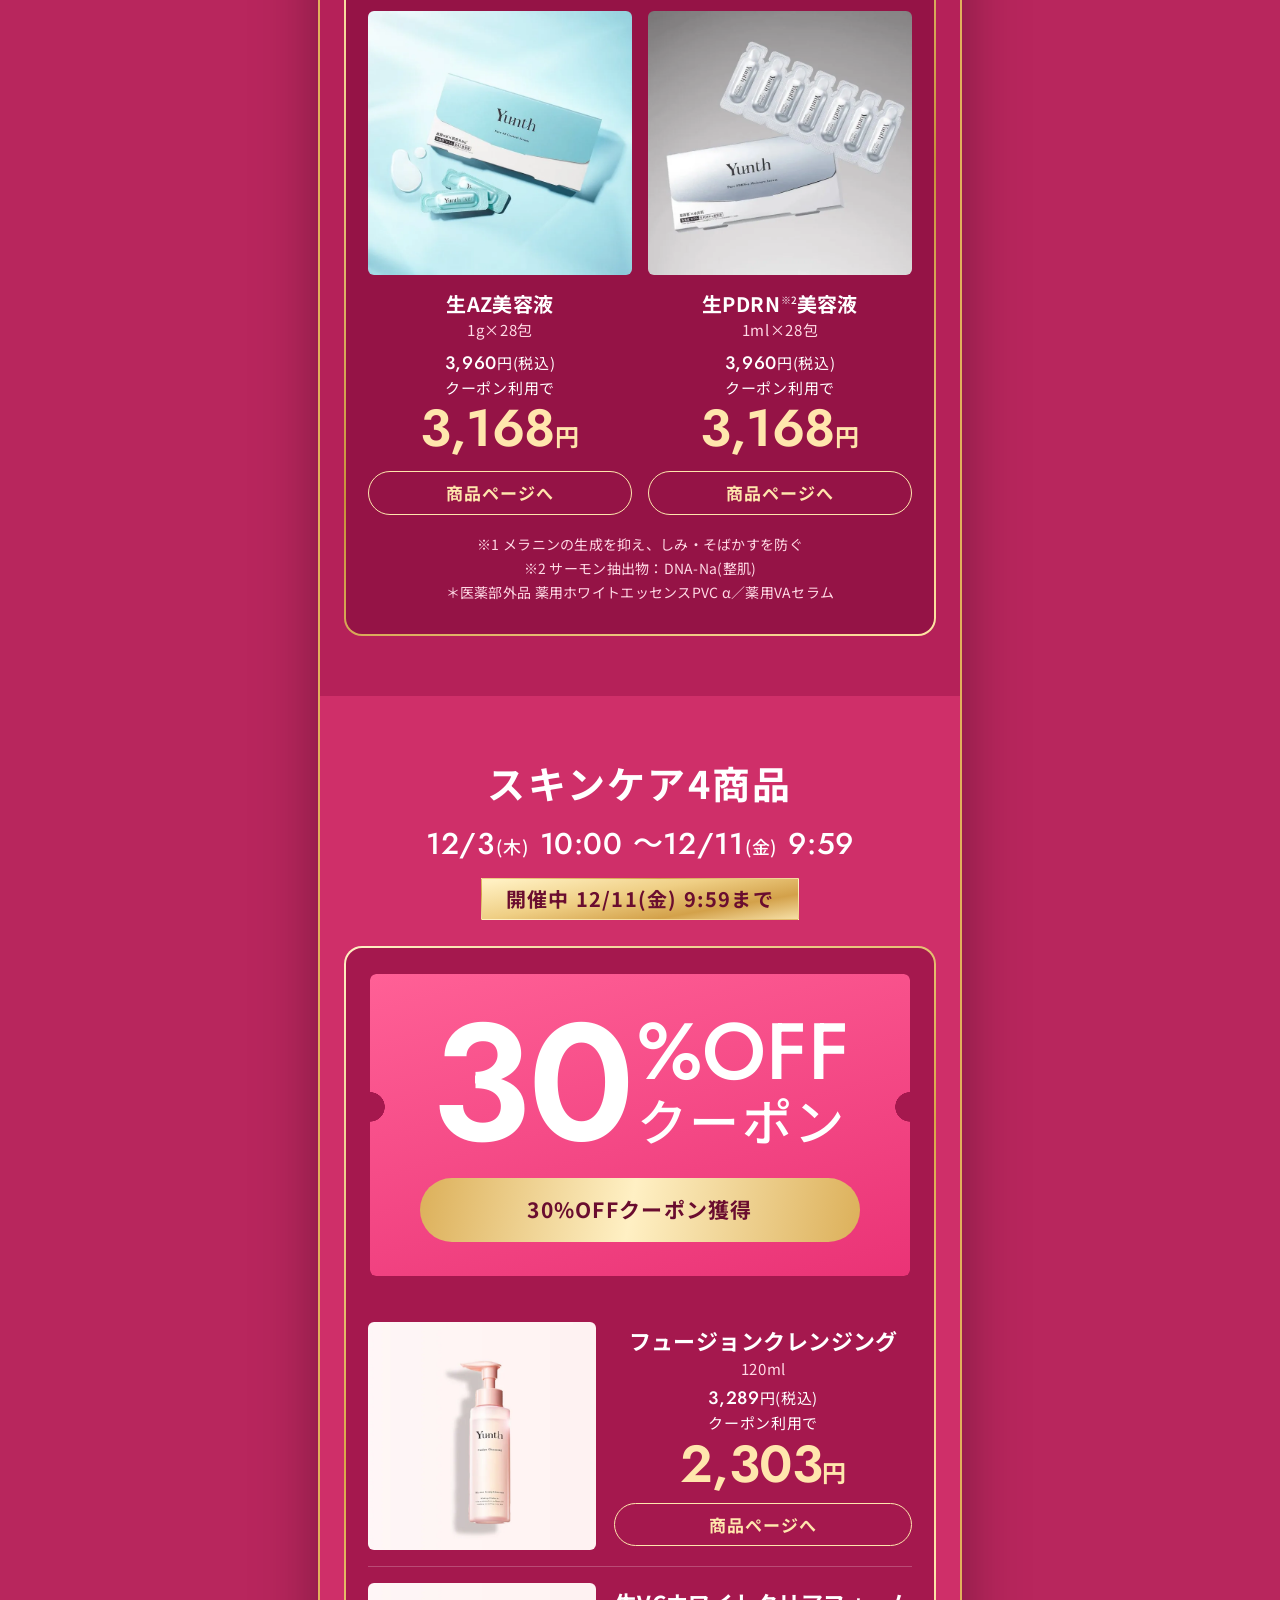
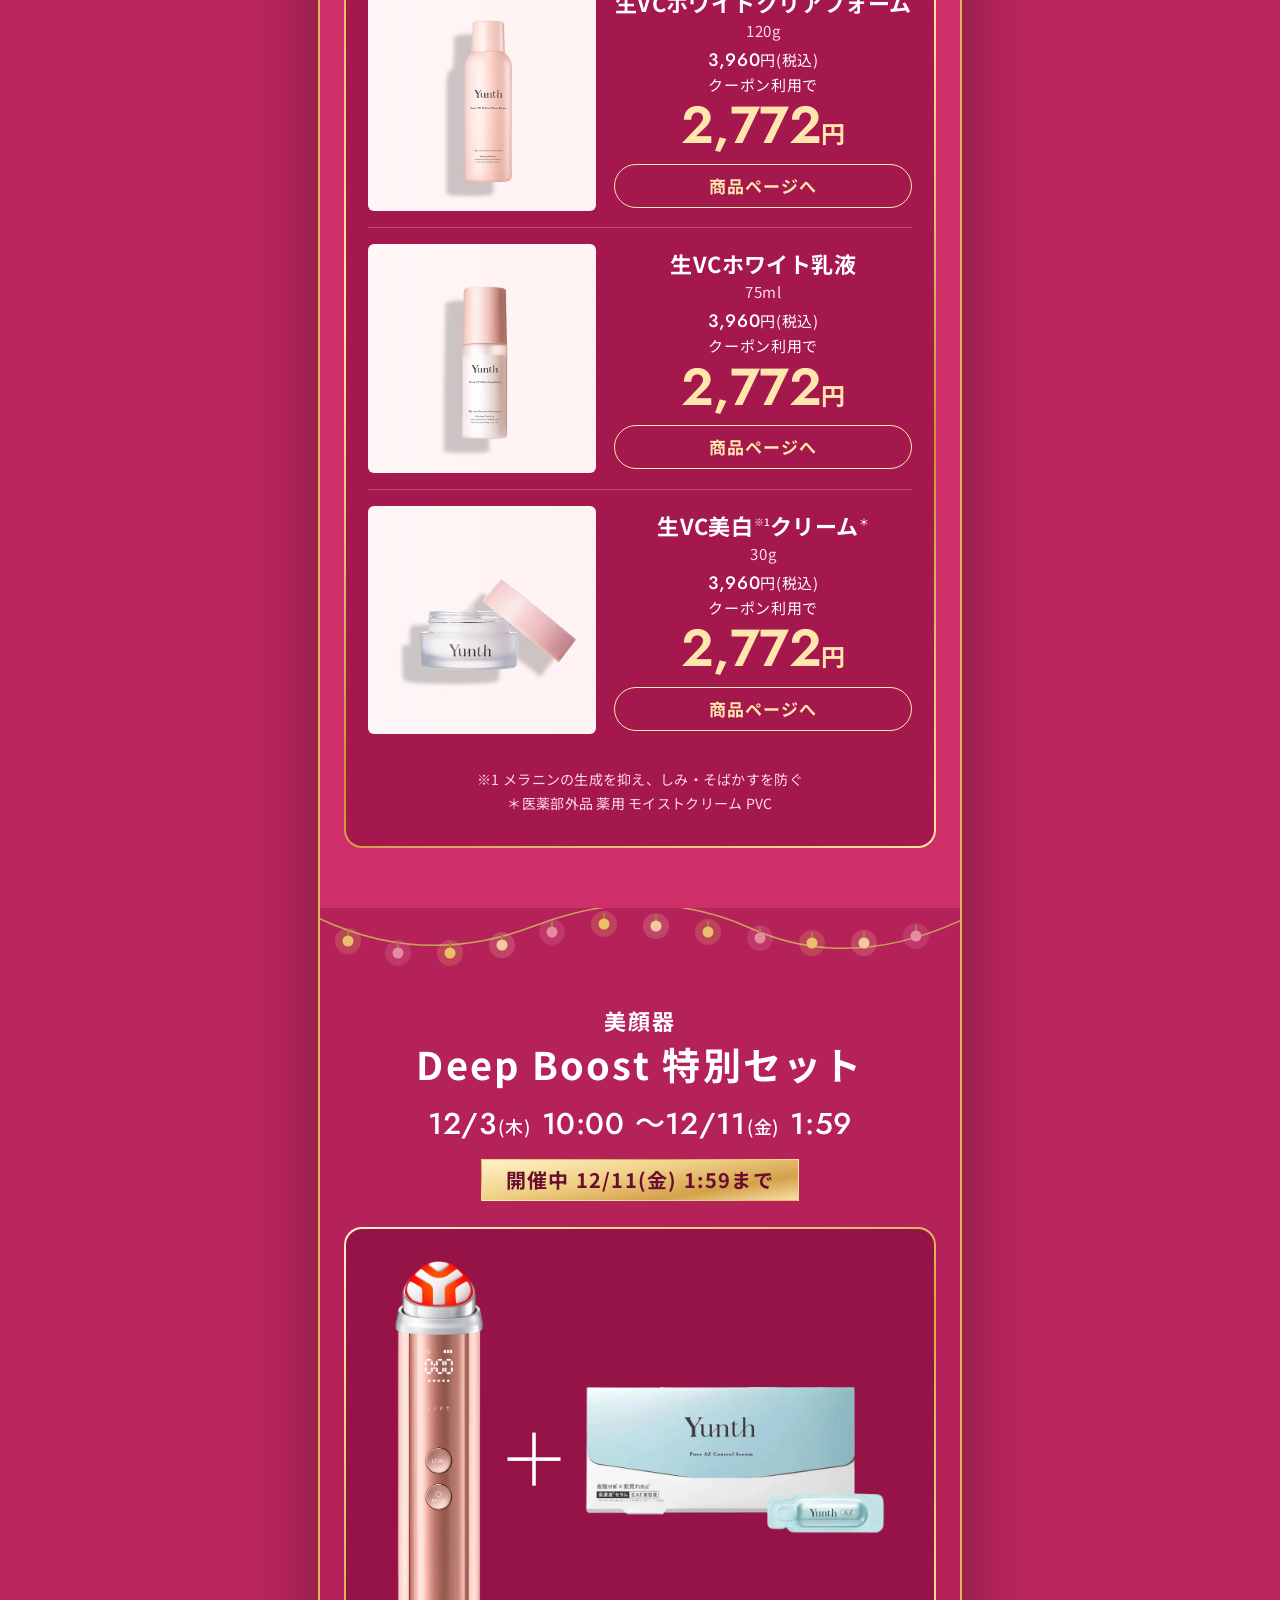
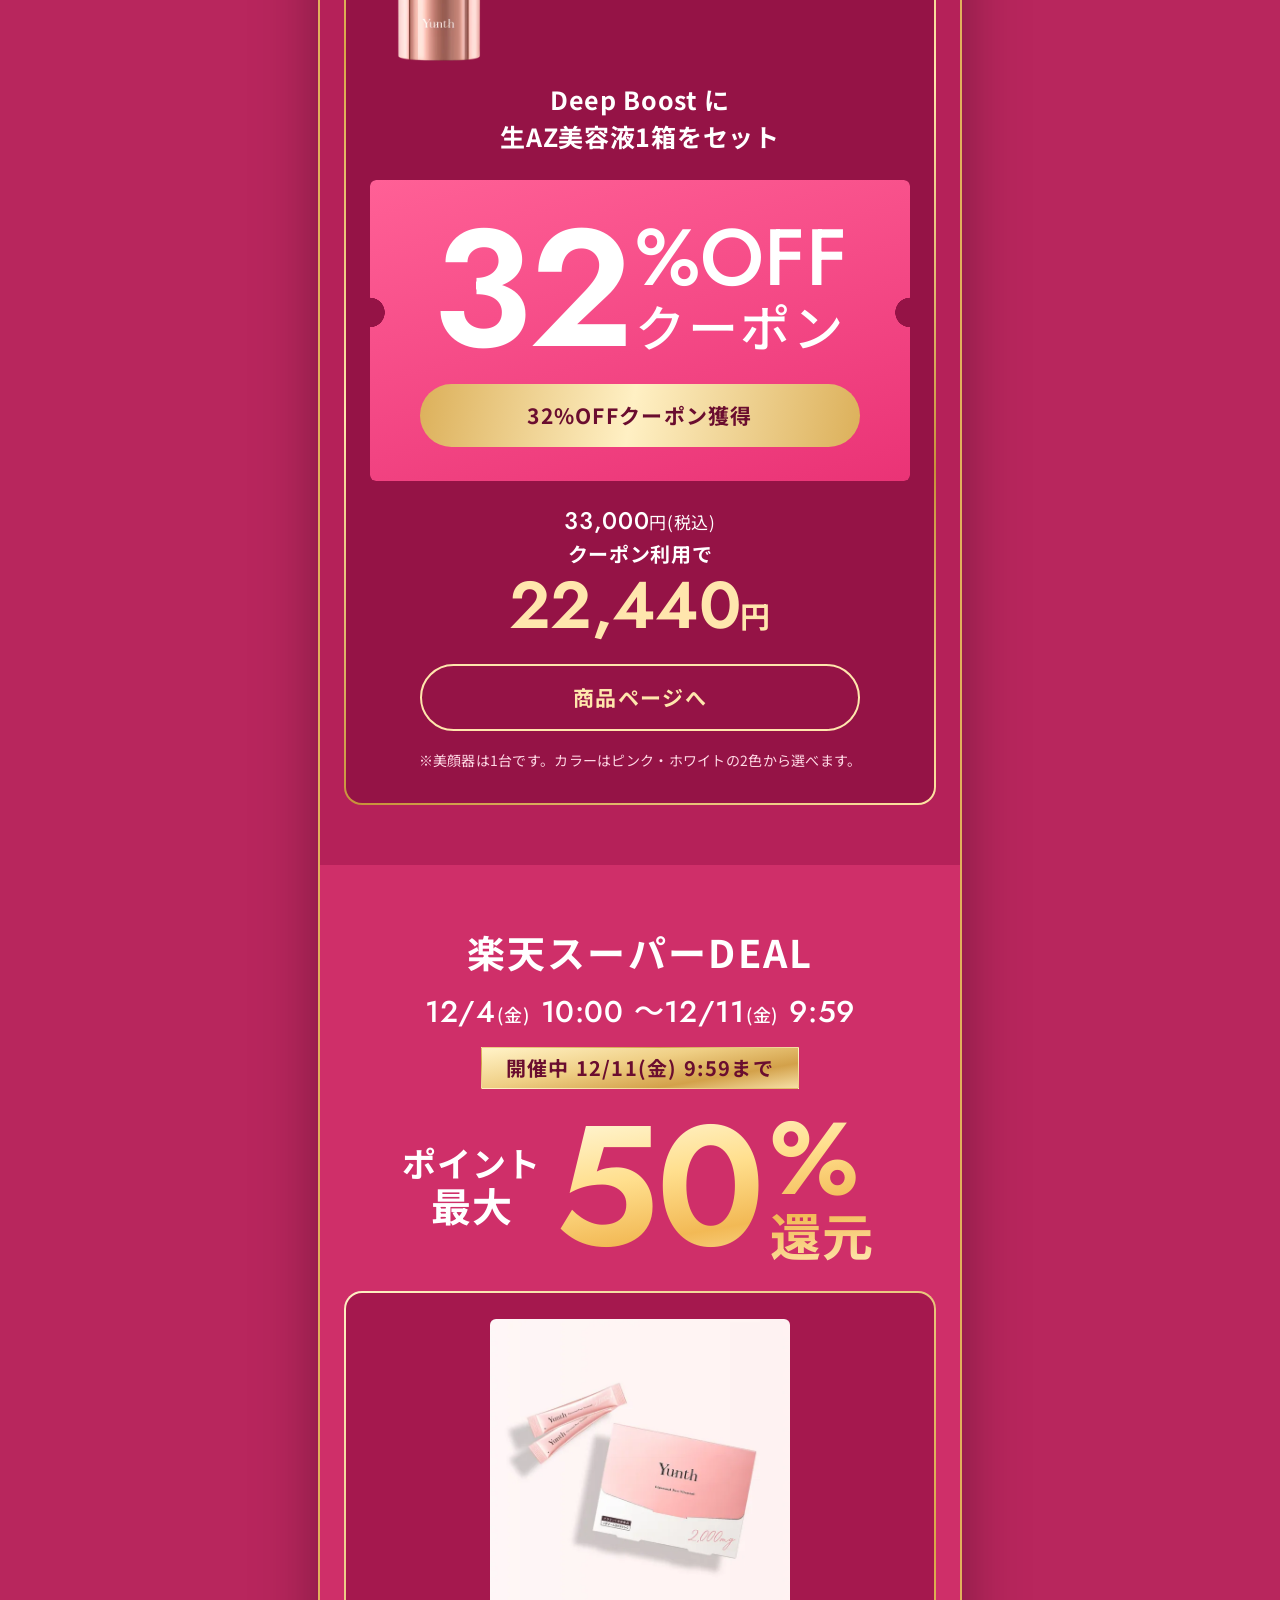
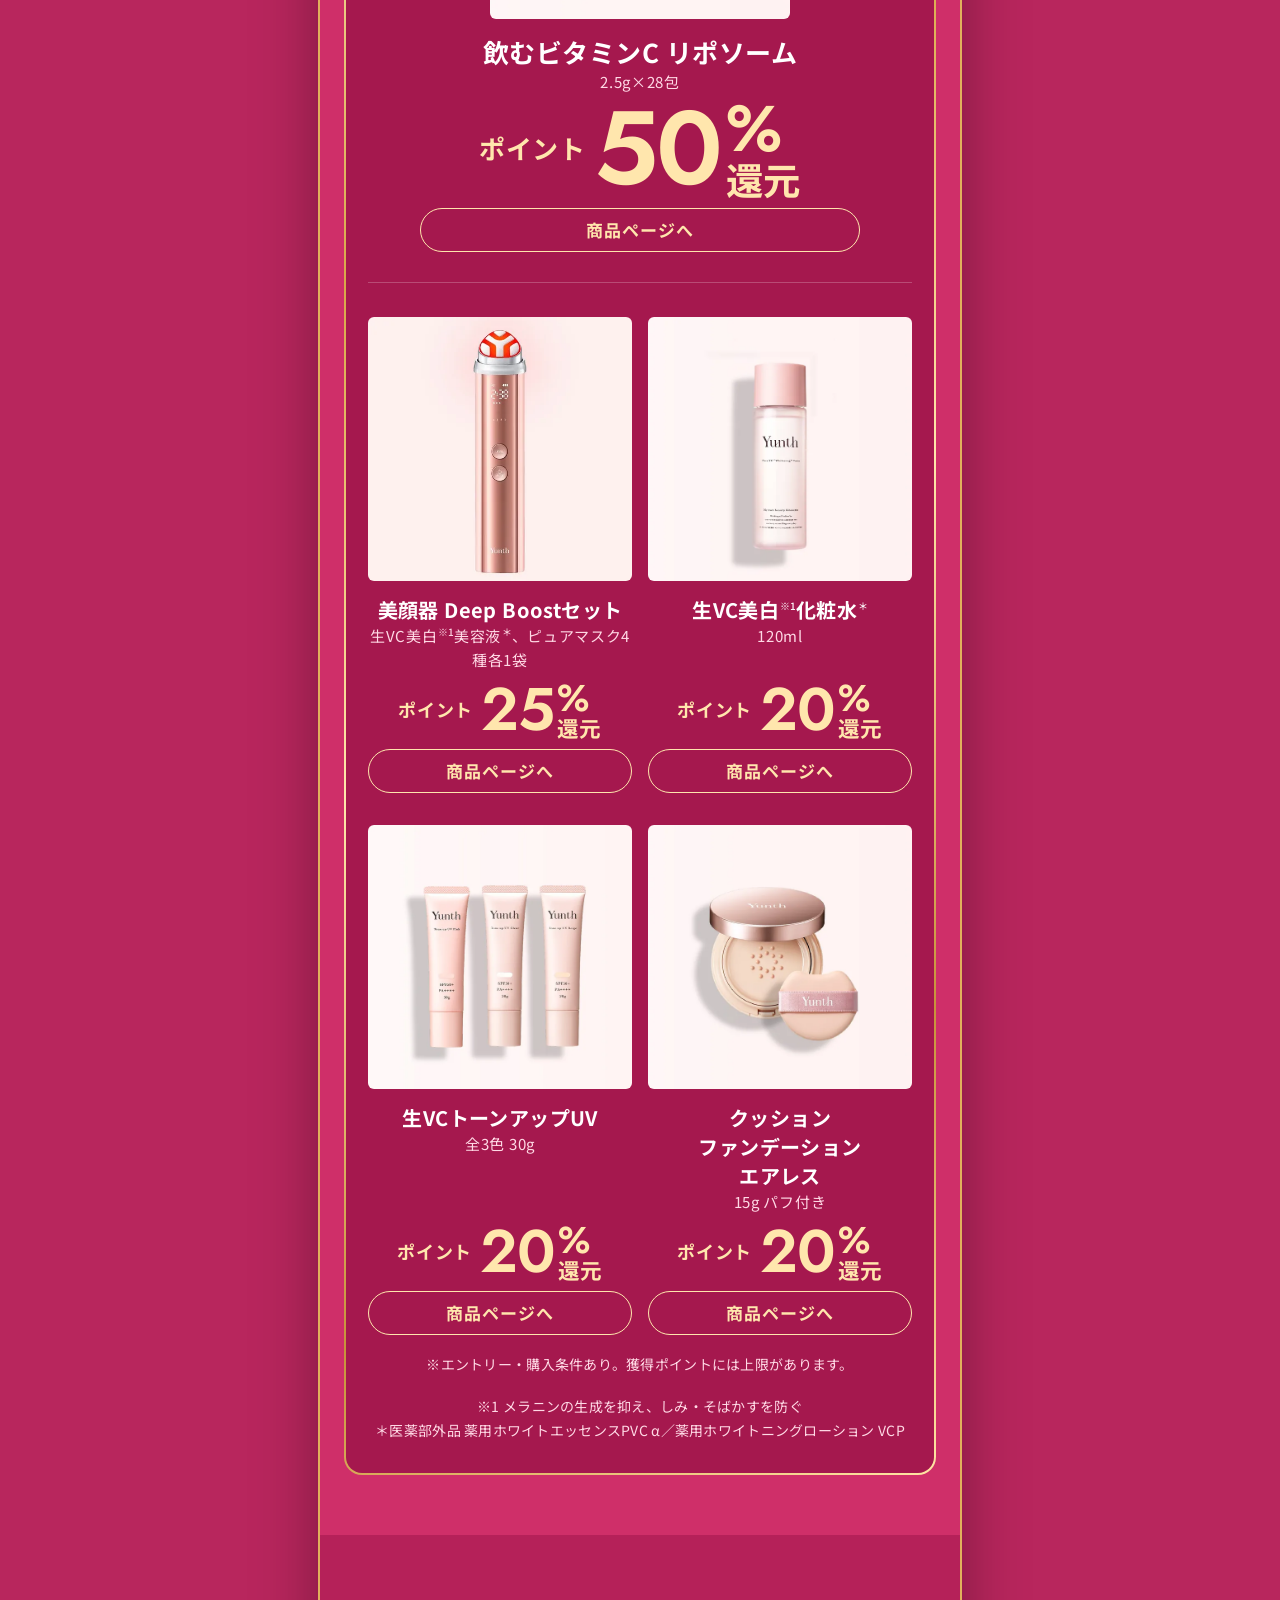
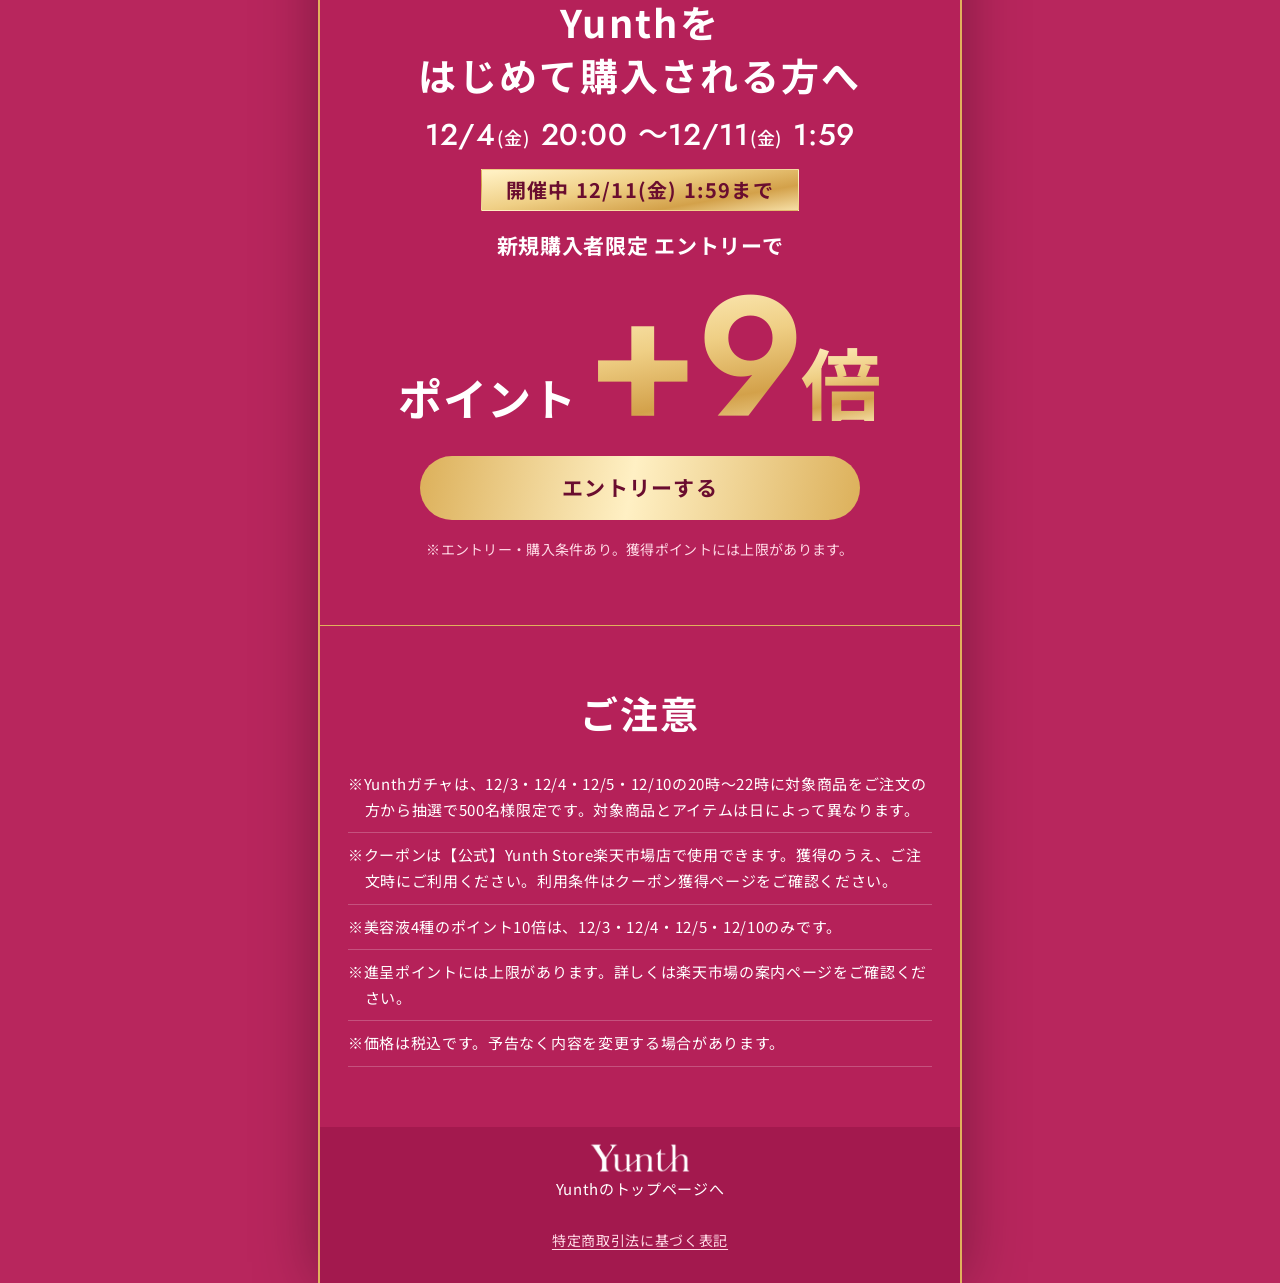
==== commit 9912b124: "fix: FV下のクーポン注釈の文言を修正 Co-Authored-By: Claude Opus 5.5 <noreply@anthropic.com>" ====
--- a/index.html
+++ b/index.html
@@ -59,7 +59,7 @@
       <span class="d"><i>12/3 10:00</i><i>〜12/11 9:59</i></span>
     </a>
   </section>
-  <p class="fv__note">※利用条件はクーポン獲得ページでご確認ください。</p>
+  <p class="fv__note">※【公式】Yunth Store楽天市場店で使用可能。</p>
 
   <!-- カレンダー(スマホは閉じた状態。押すと開く) -->
   <section class="sec calsec" id="calendar" data-title="カレンダー">
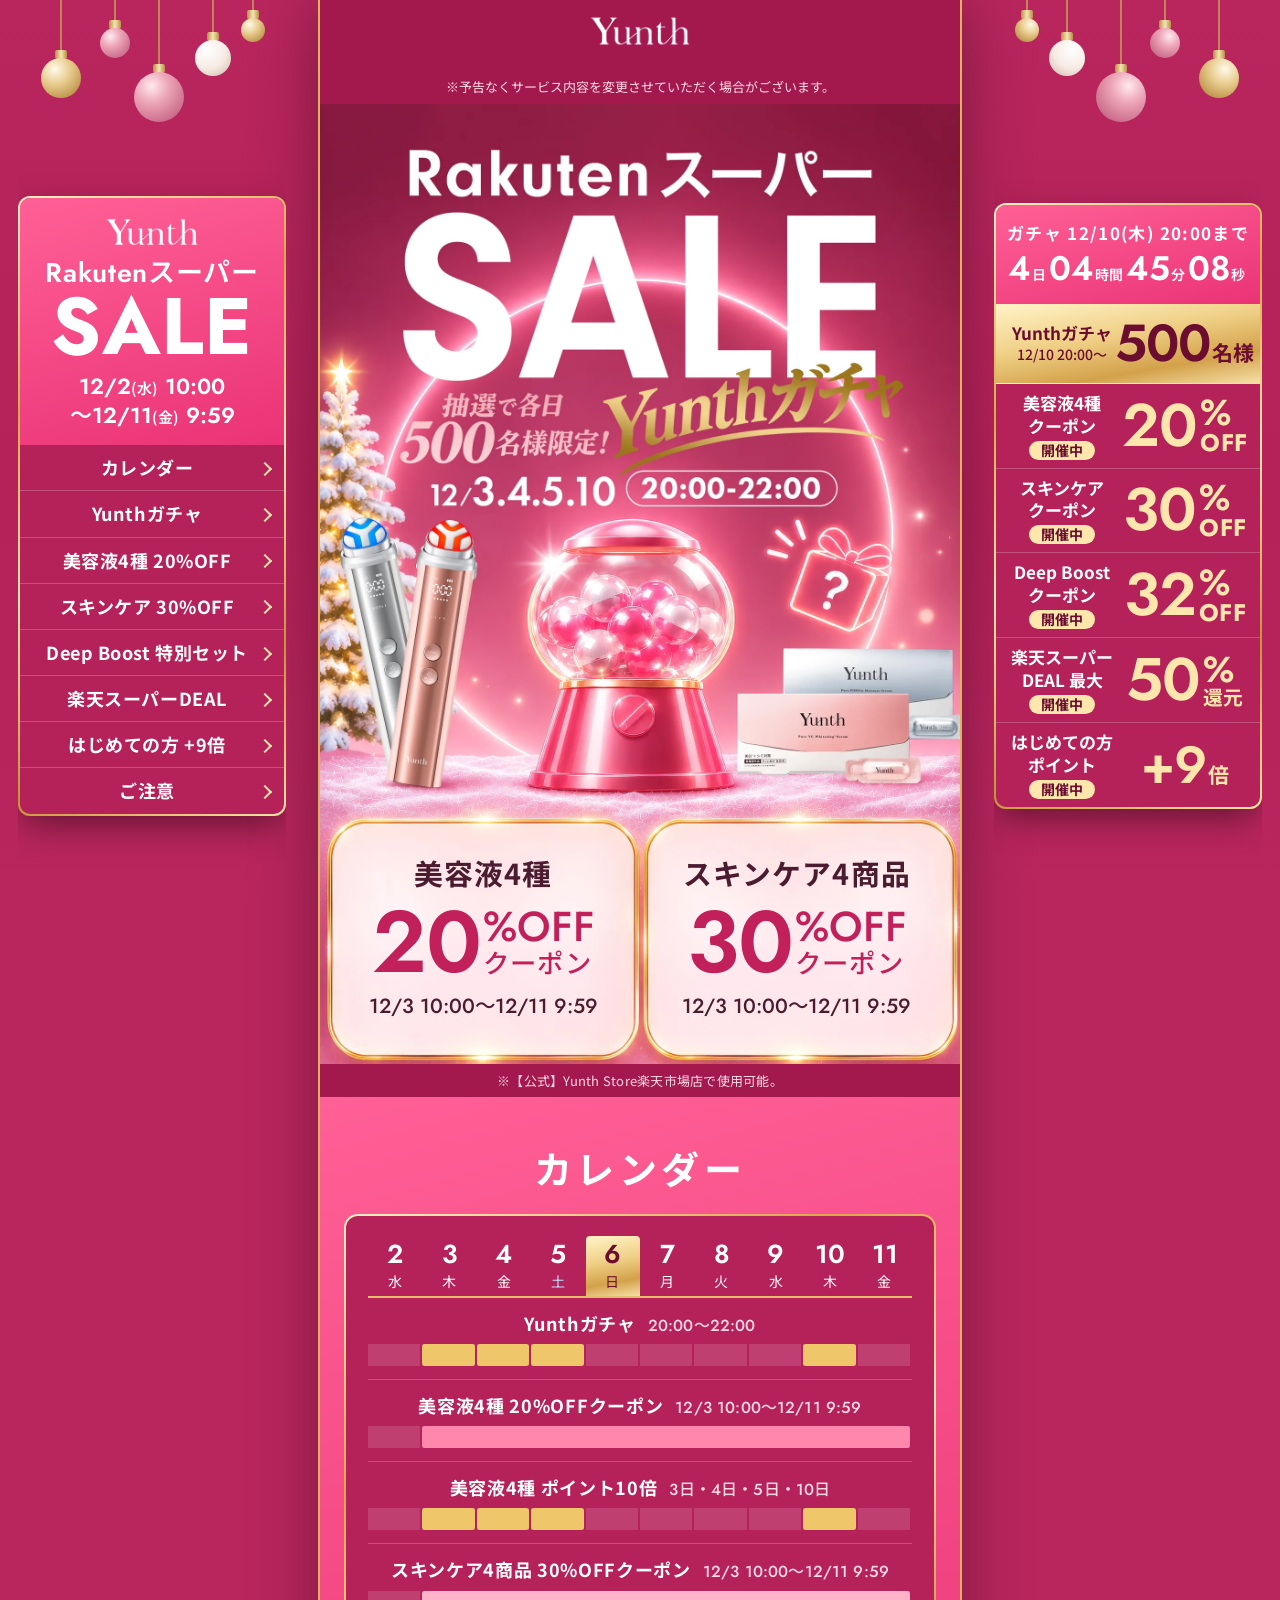
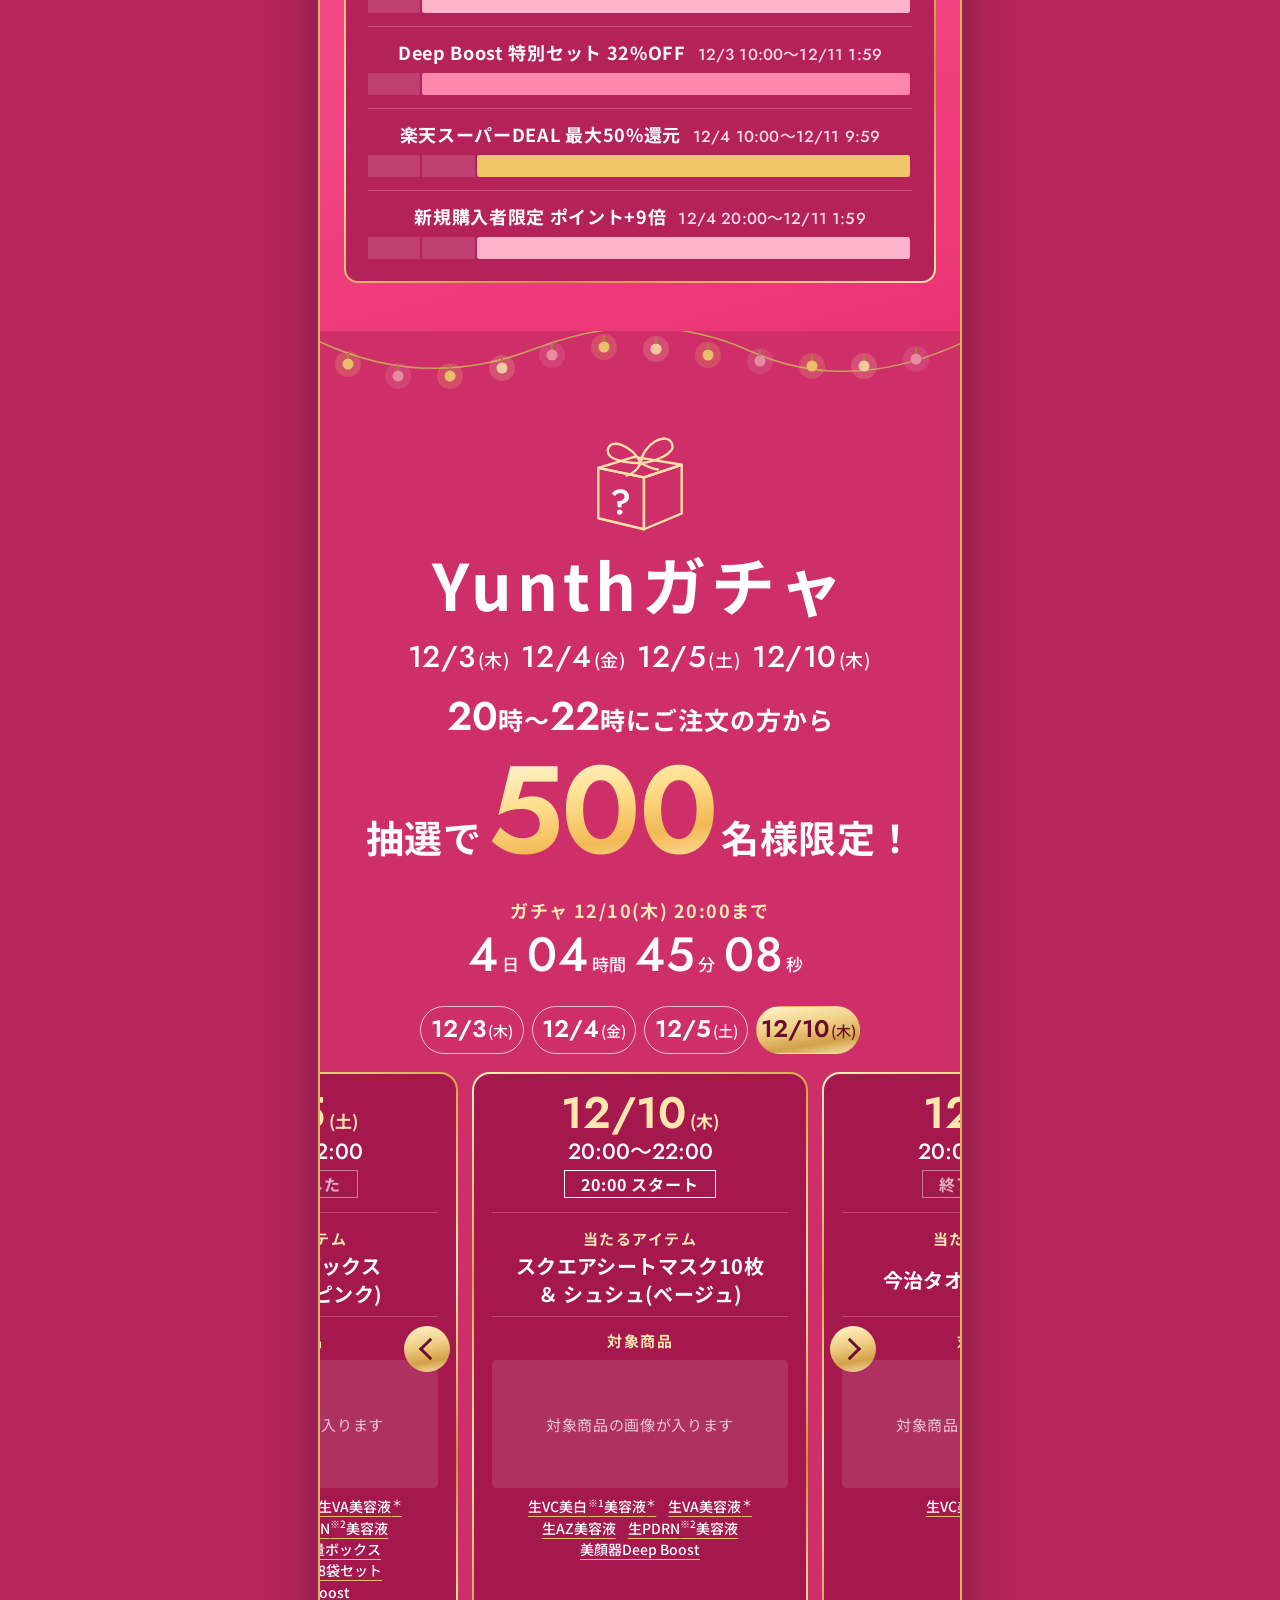
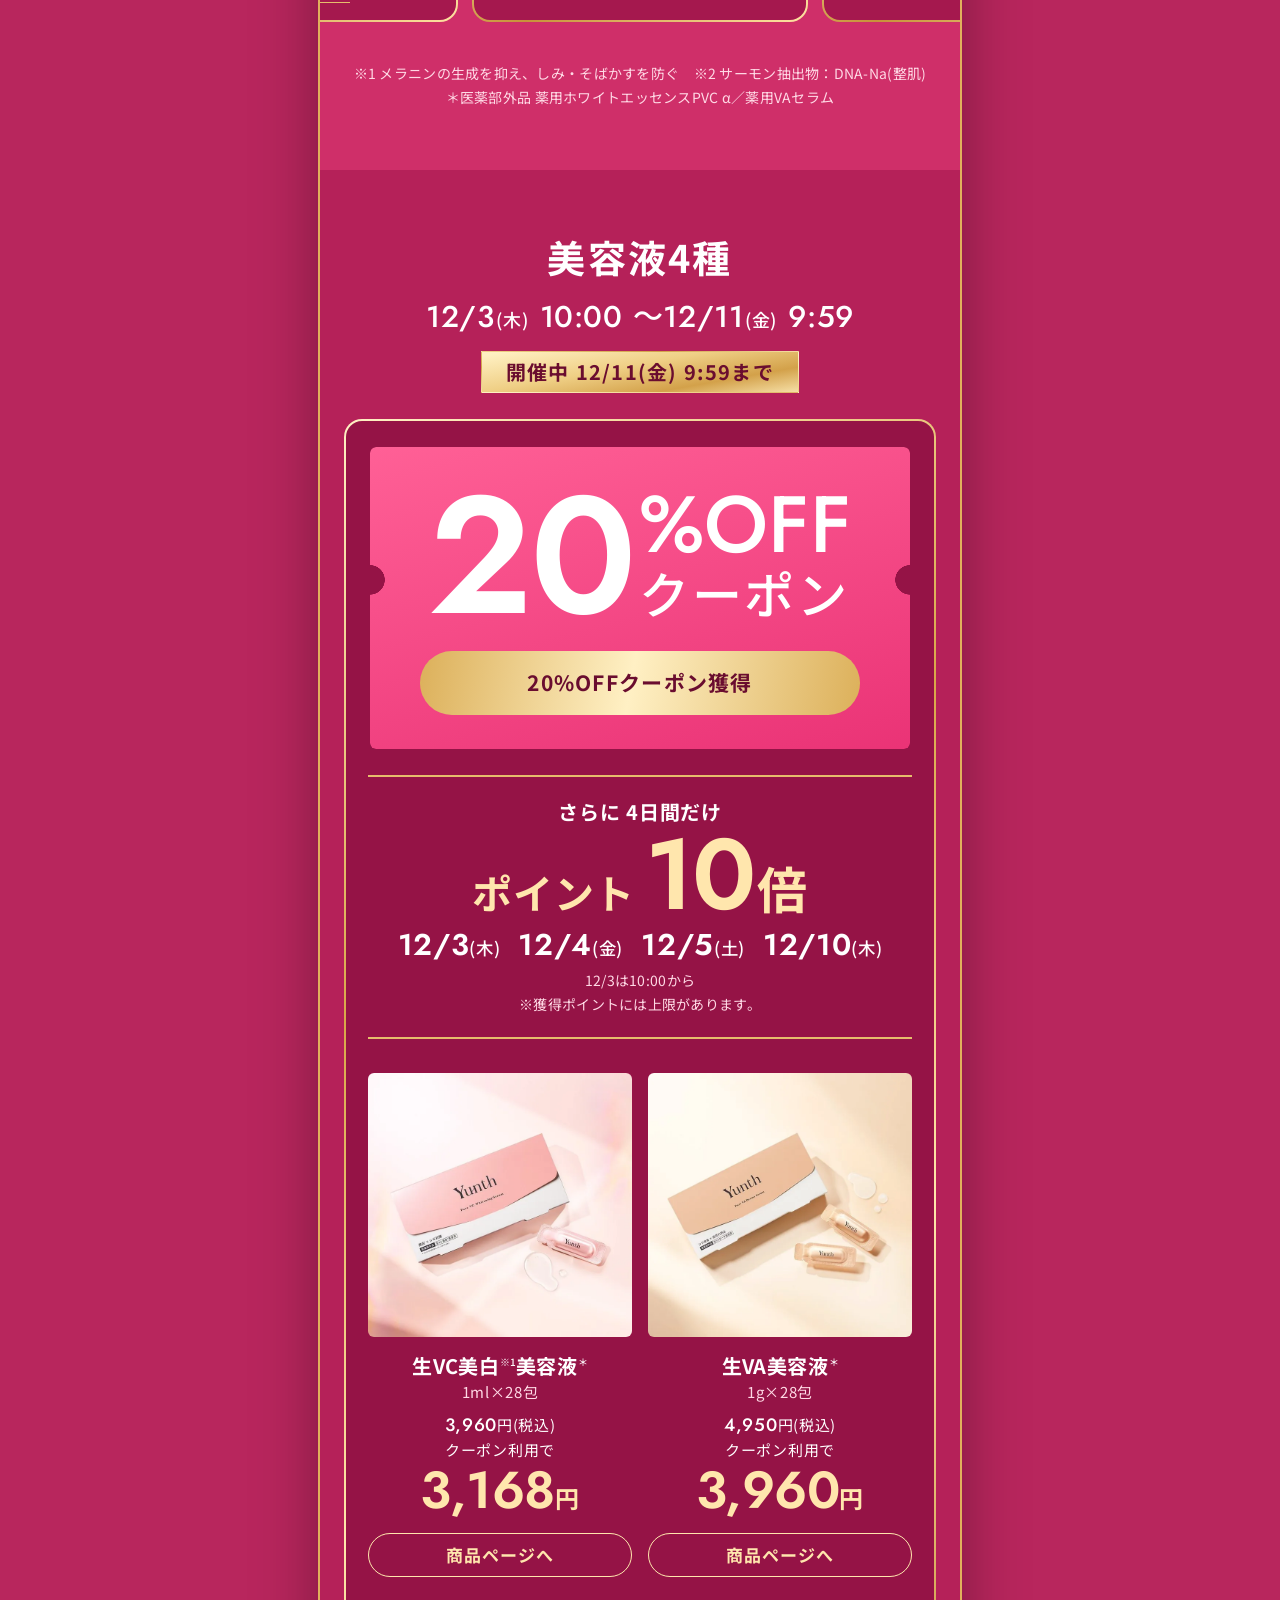
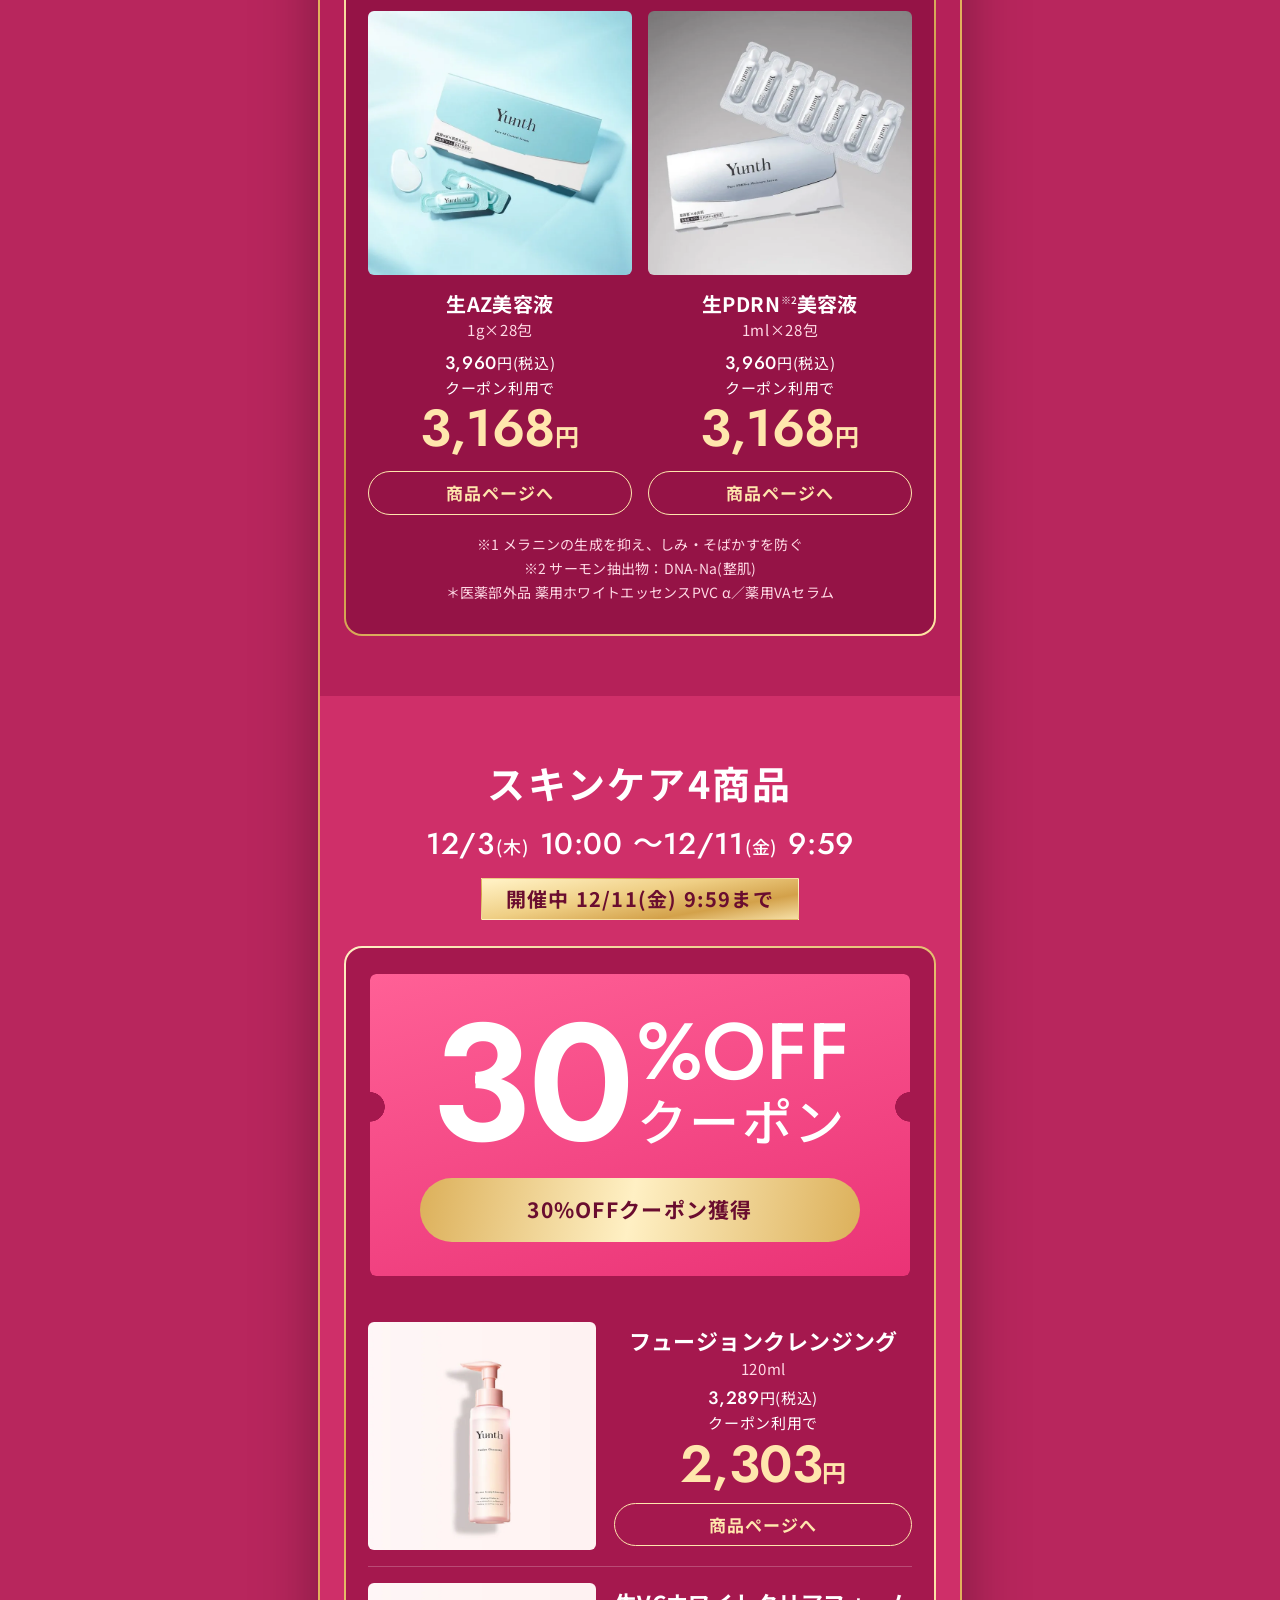
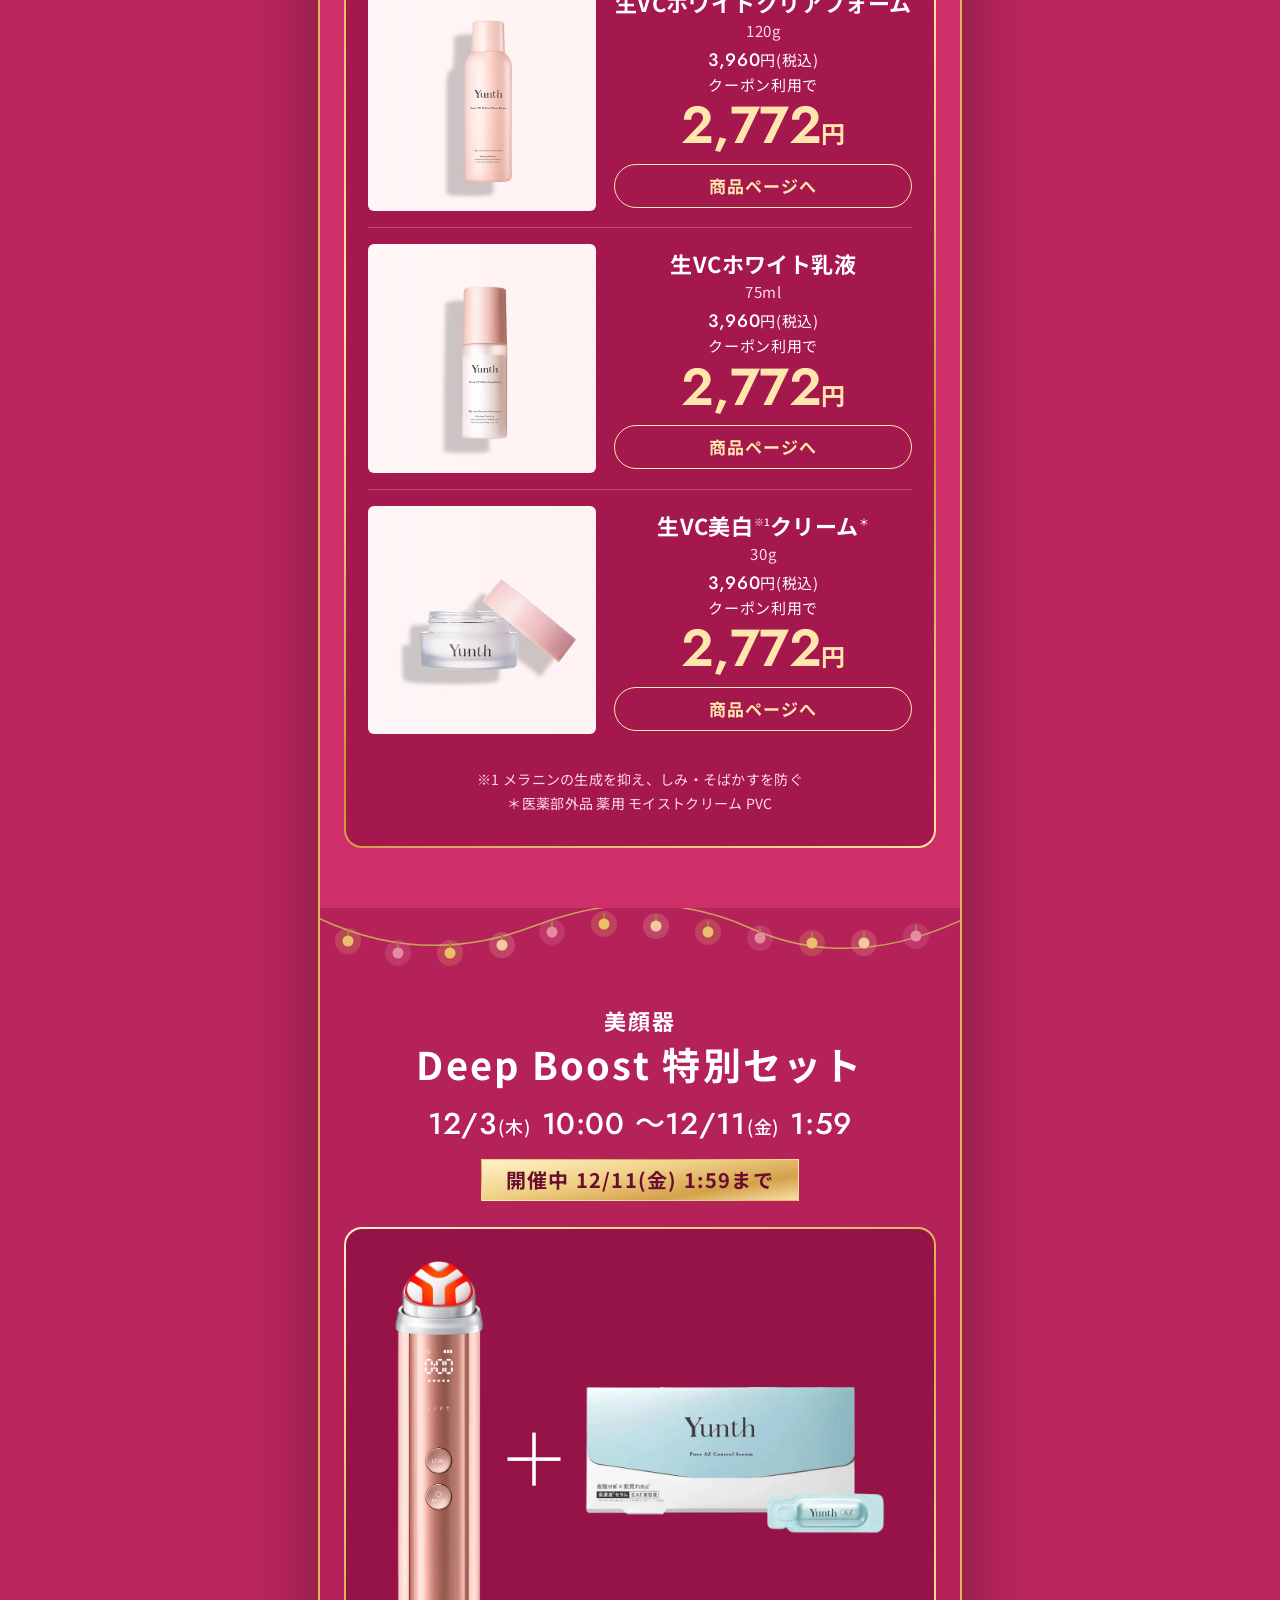
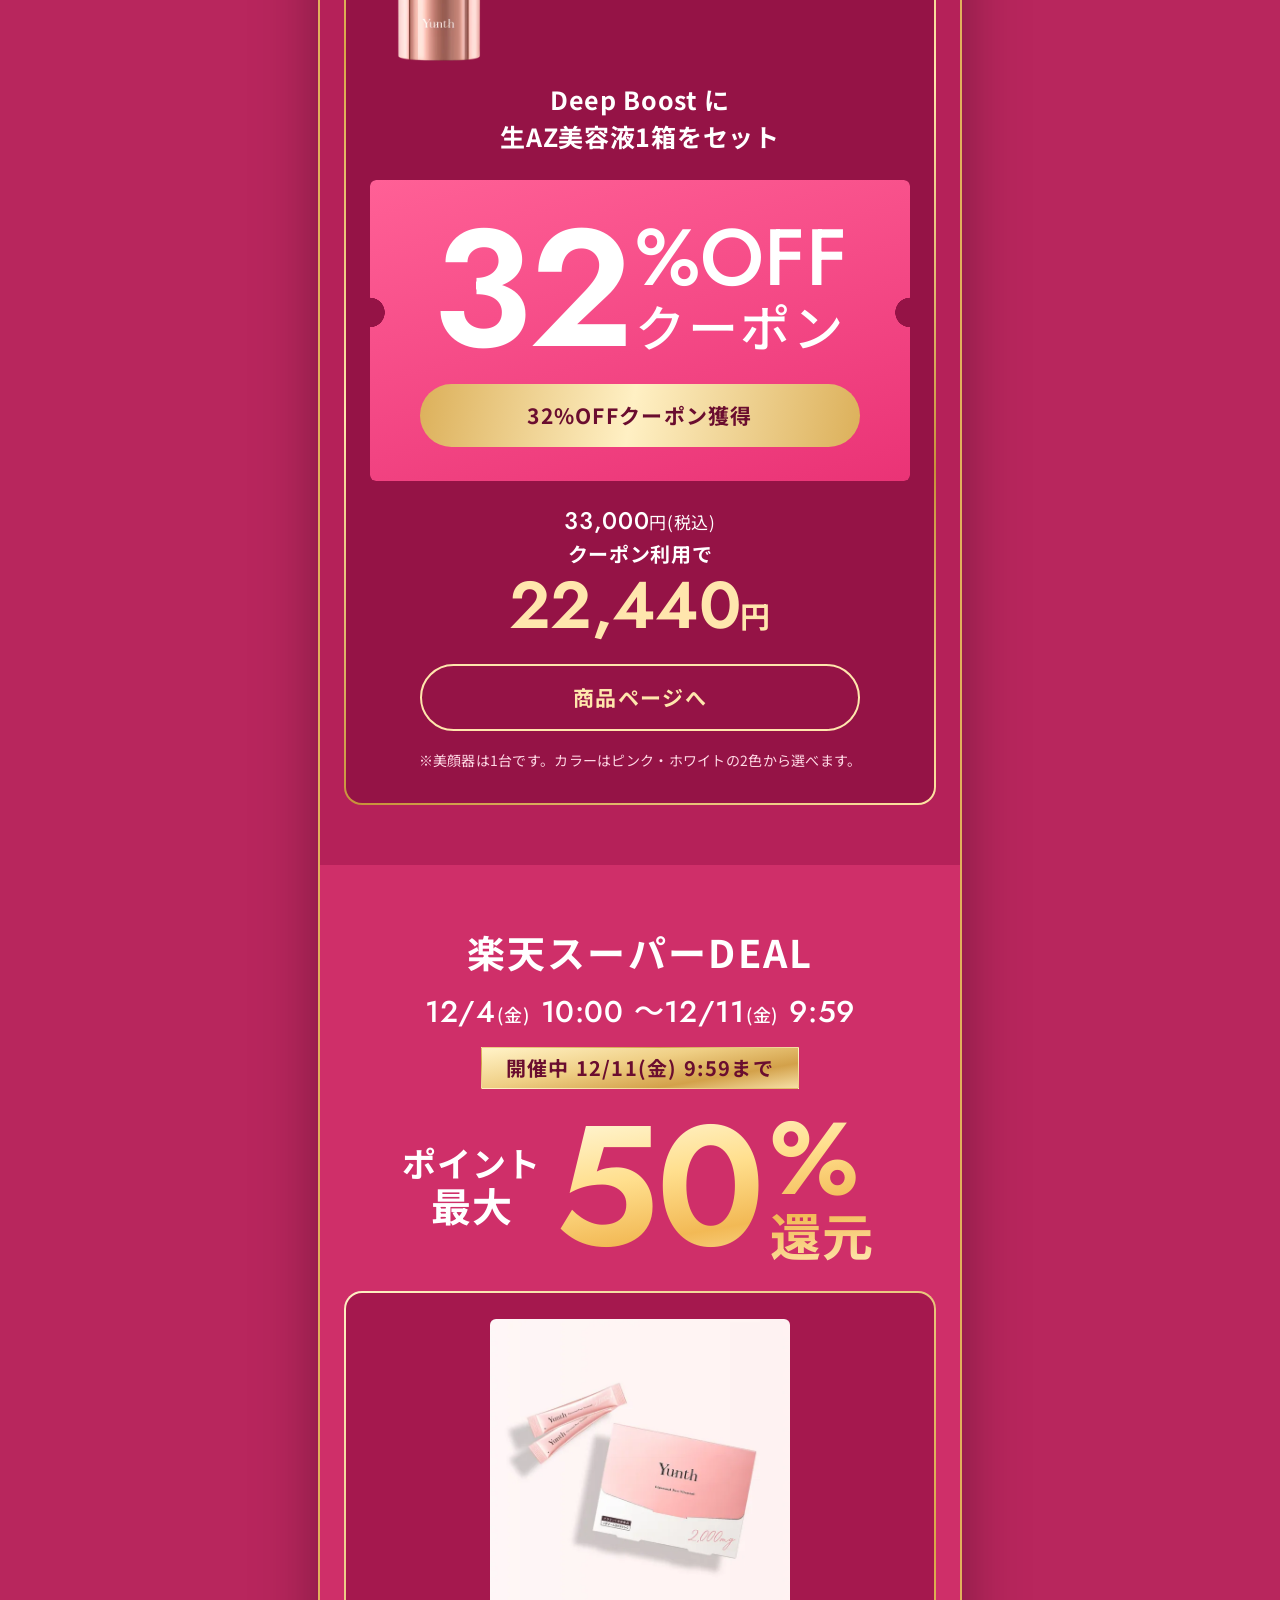
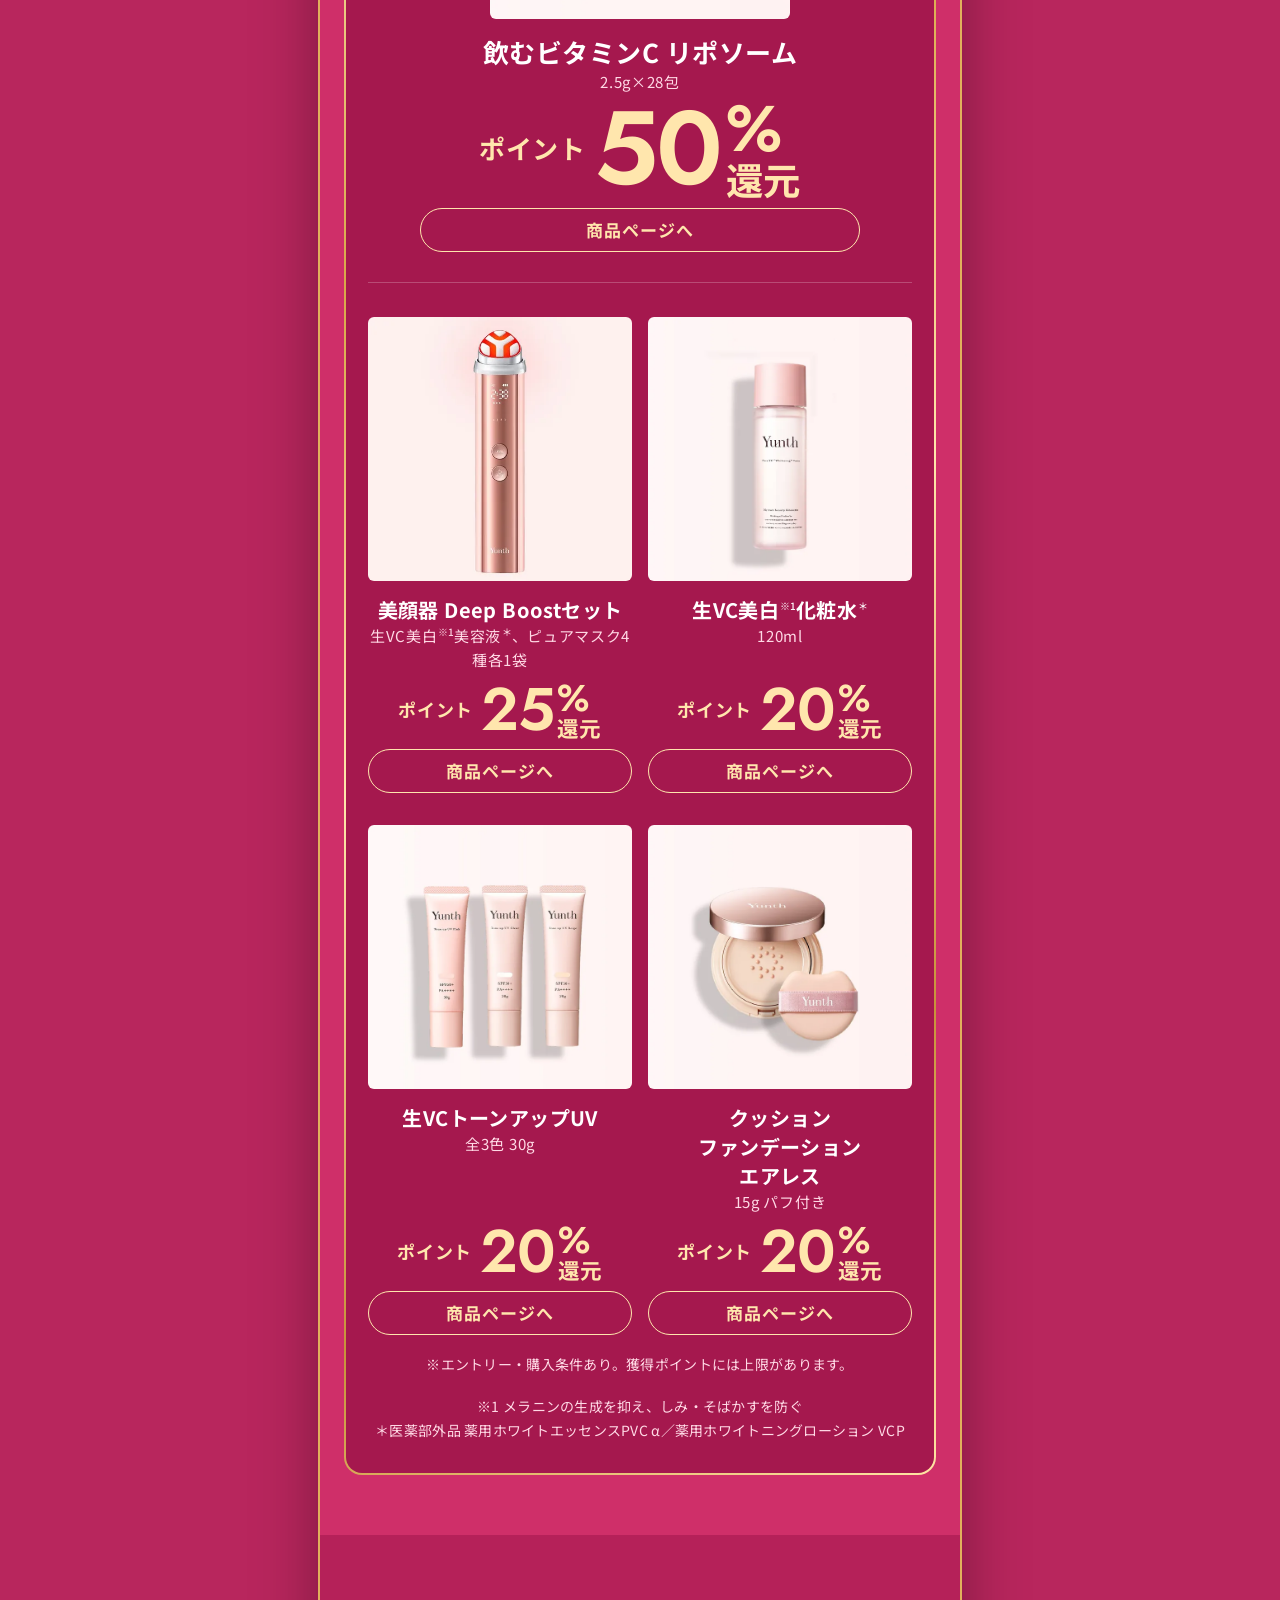
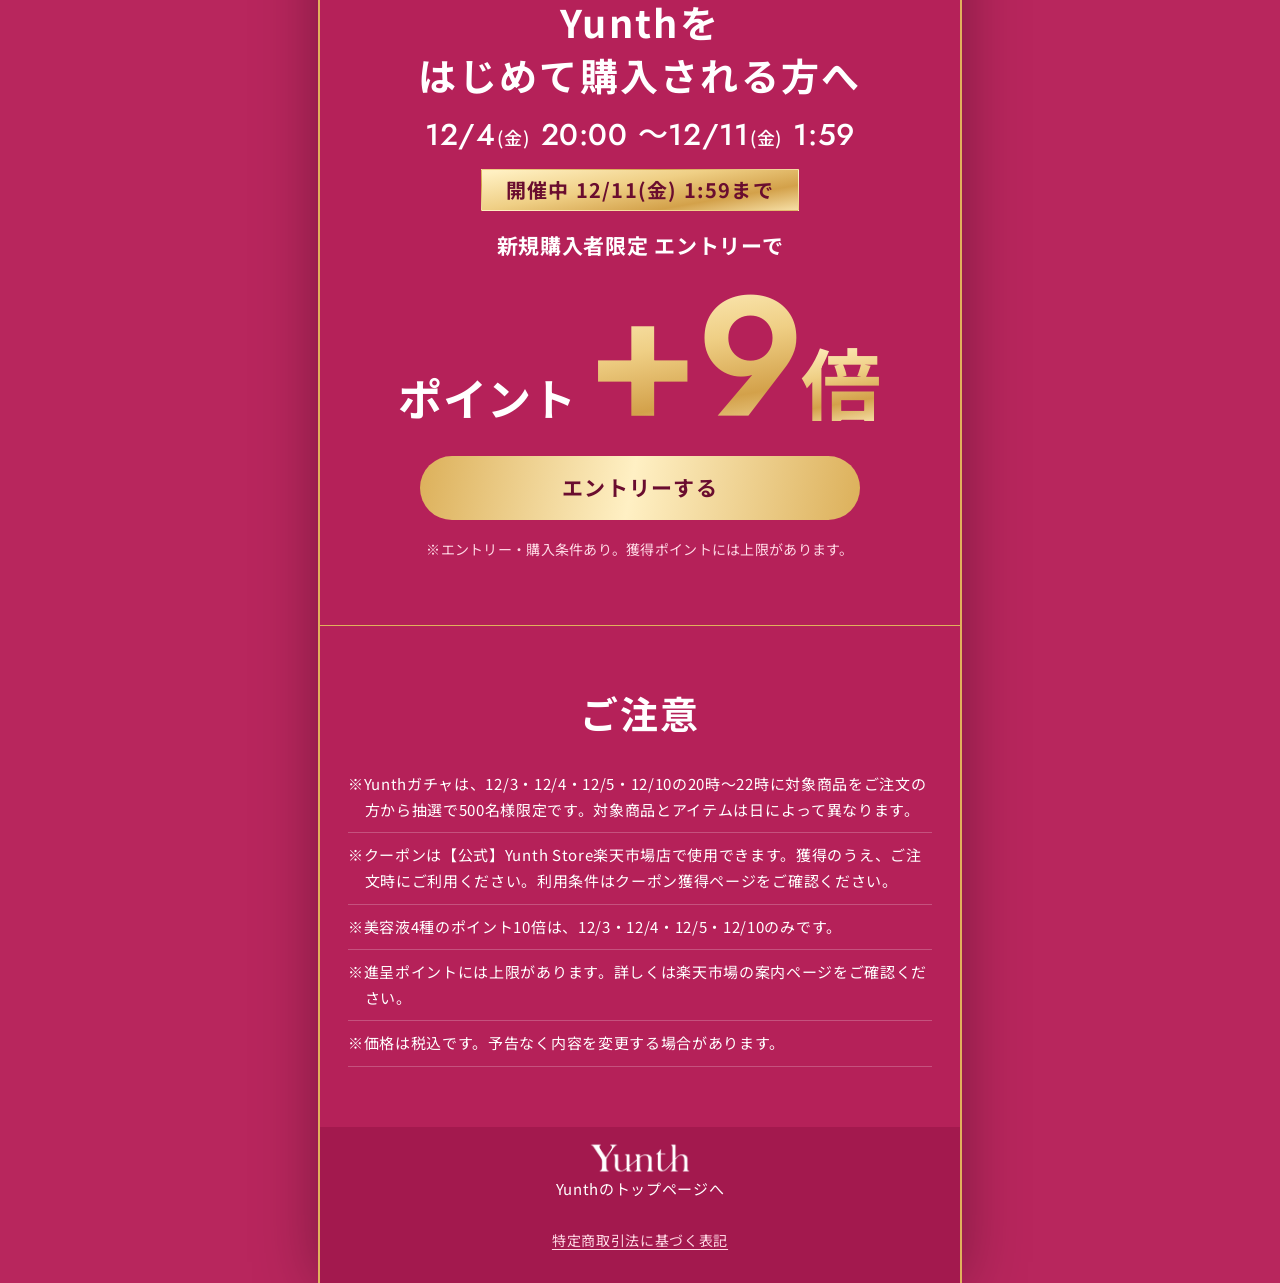
==== commit f584d3b8: "fix: 先行企画の重複した開始表示を削除 Co-Authored-By: Claude Opus 5.5 <noreply@anthropic.com>" ====
--- a/index.html
+++ b/index.html
@@ -74,7 +74,6 @@
   <section class="sec sec--b pdrn" id="pdrn" data-title="12/2 先行企画">
     <h2 class="h2"><small>スーパーSALE先行企画</small>生PDRN&#8288;<sup>※2</sup>美容液</h2>
     <p class="term"><span>12/2<small>(水)</small> 10:00〜23:59</span></p>
-    <p class="state" data-state="pdrn"></p>
     <div class="panel">
     <div class="pdrn__img"><img src="images/serum-pdrn.webp" width="720" height="720" alt="生PDRN美容液" loading="lazy"></div>
     <div class="ticket">
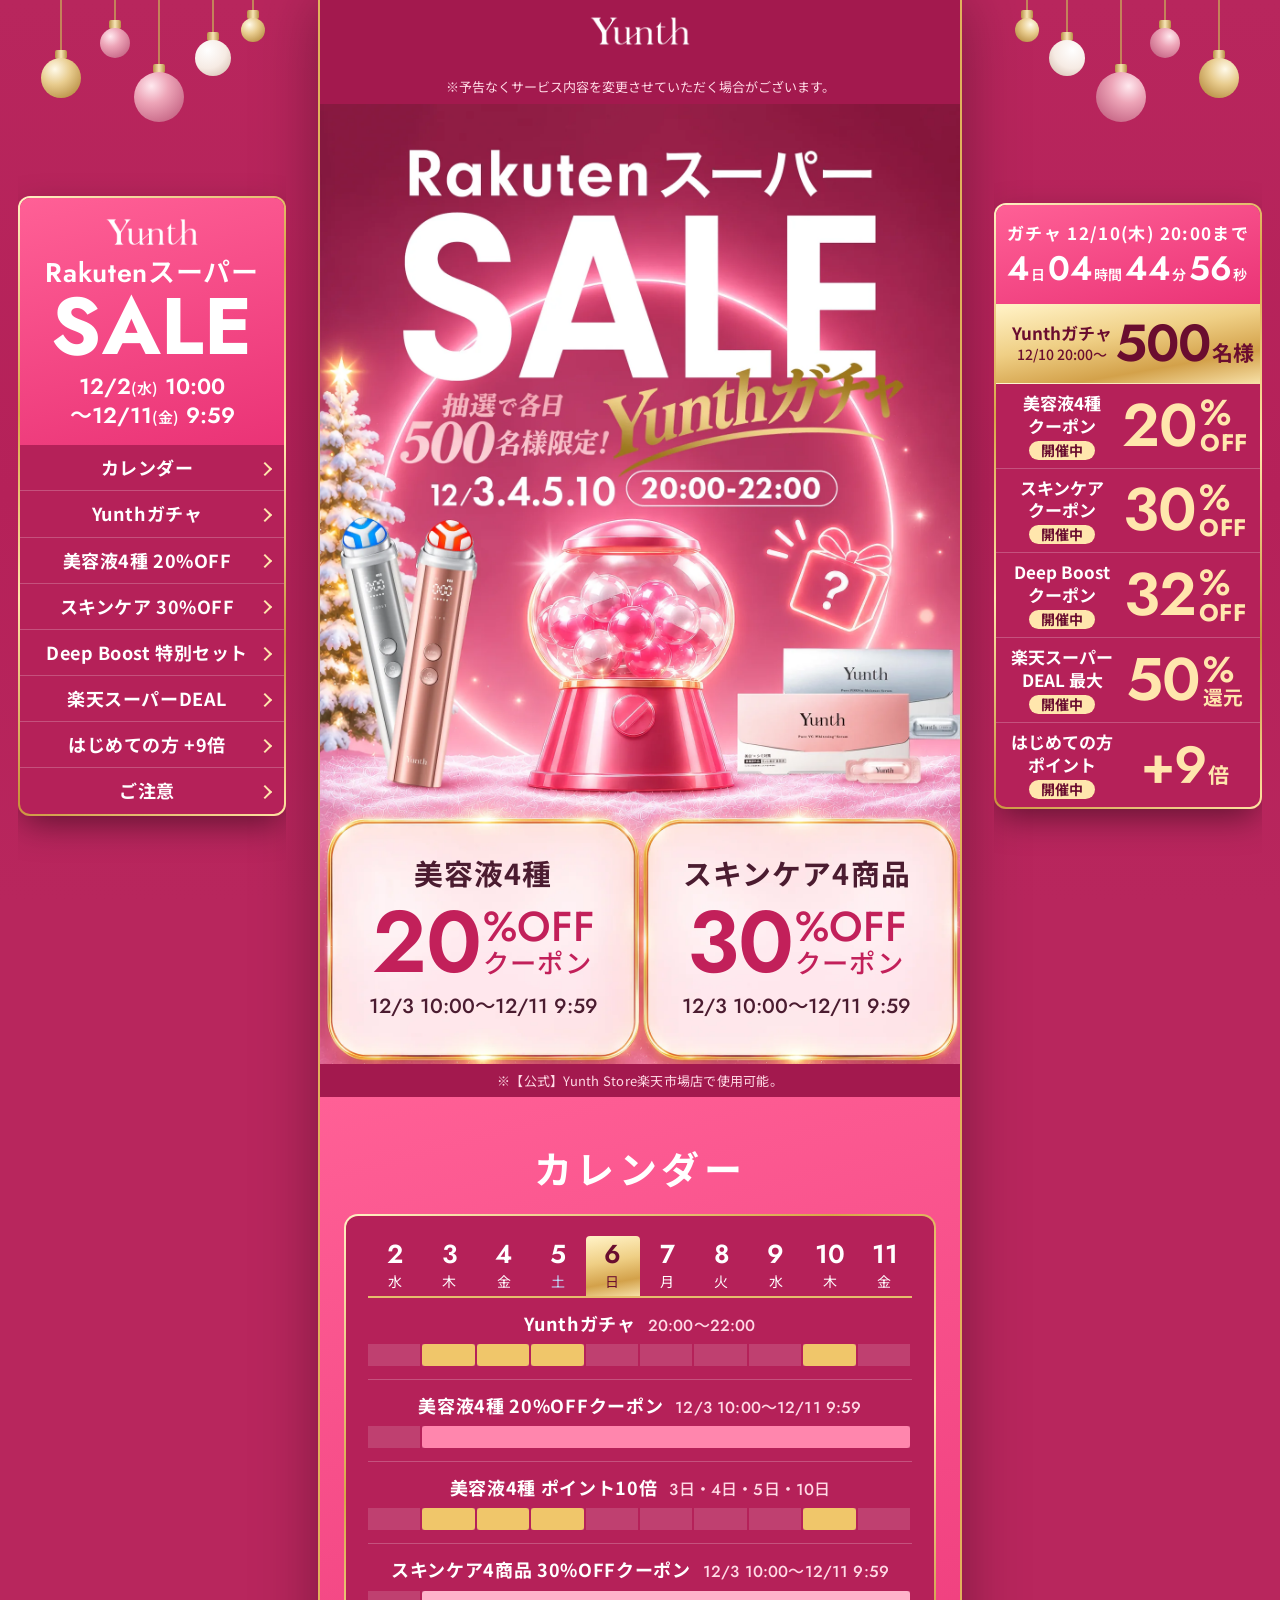
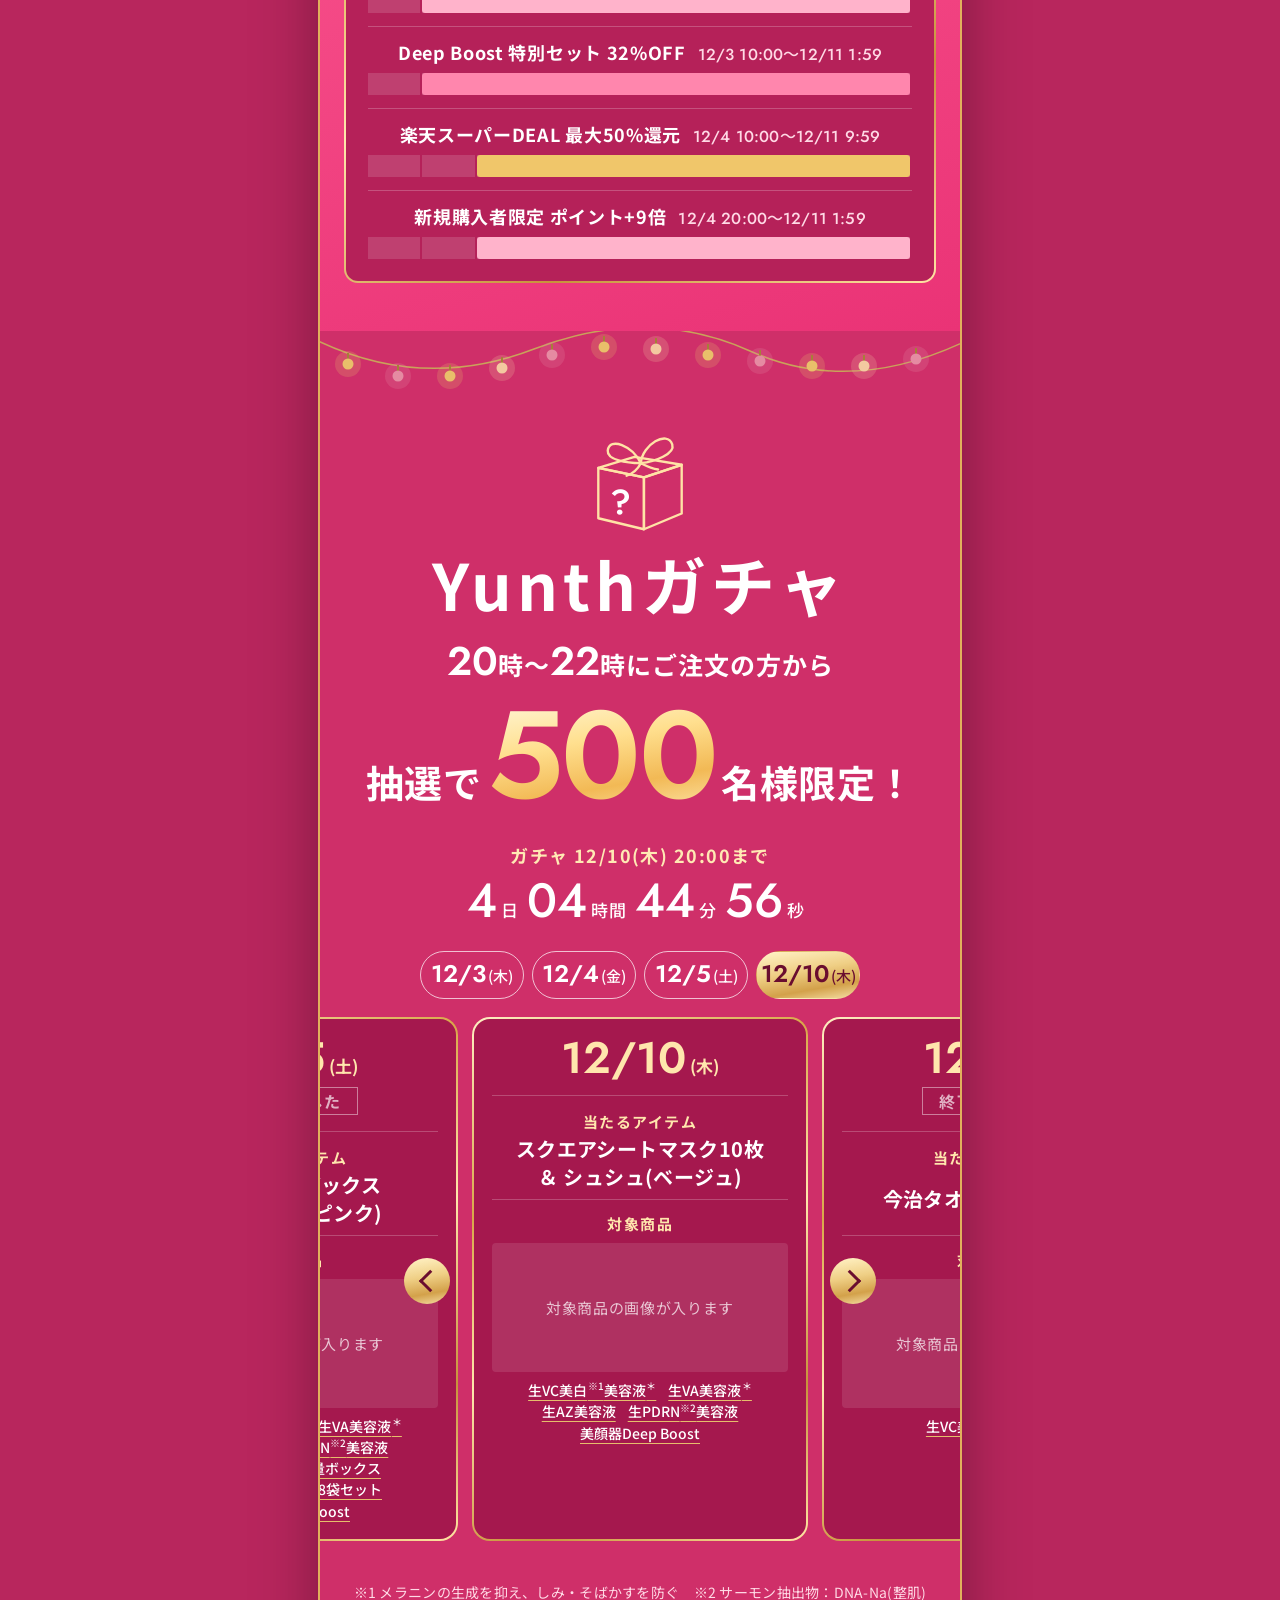
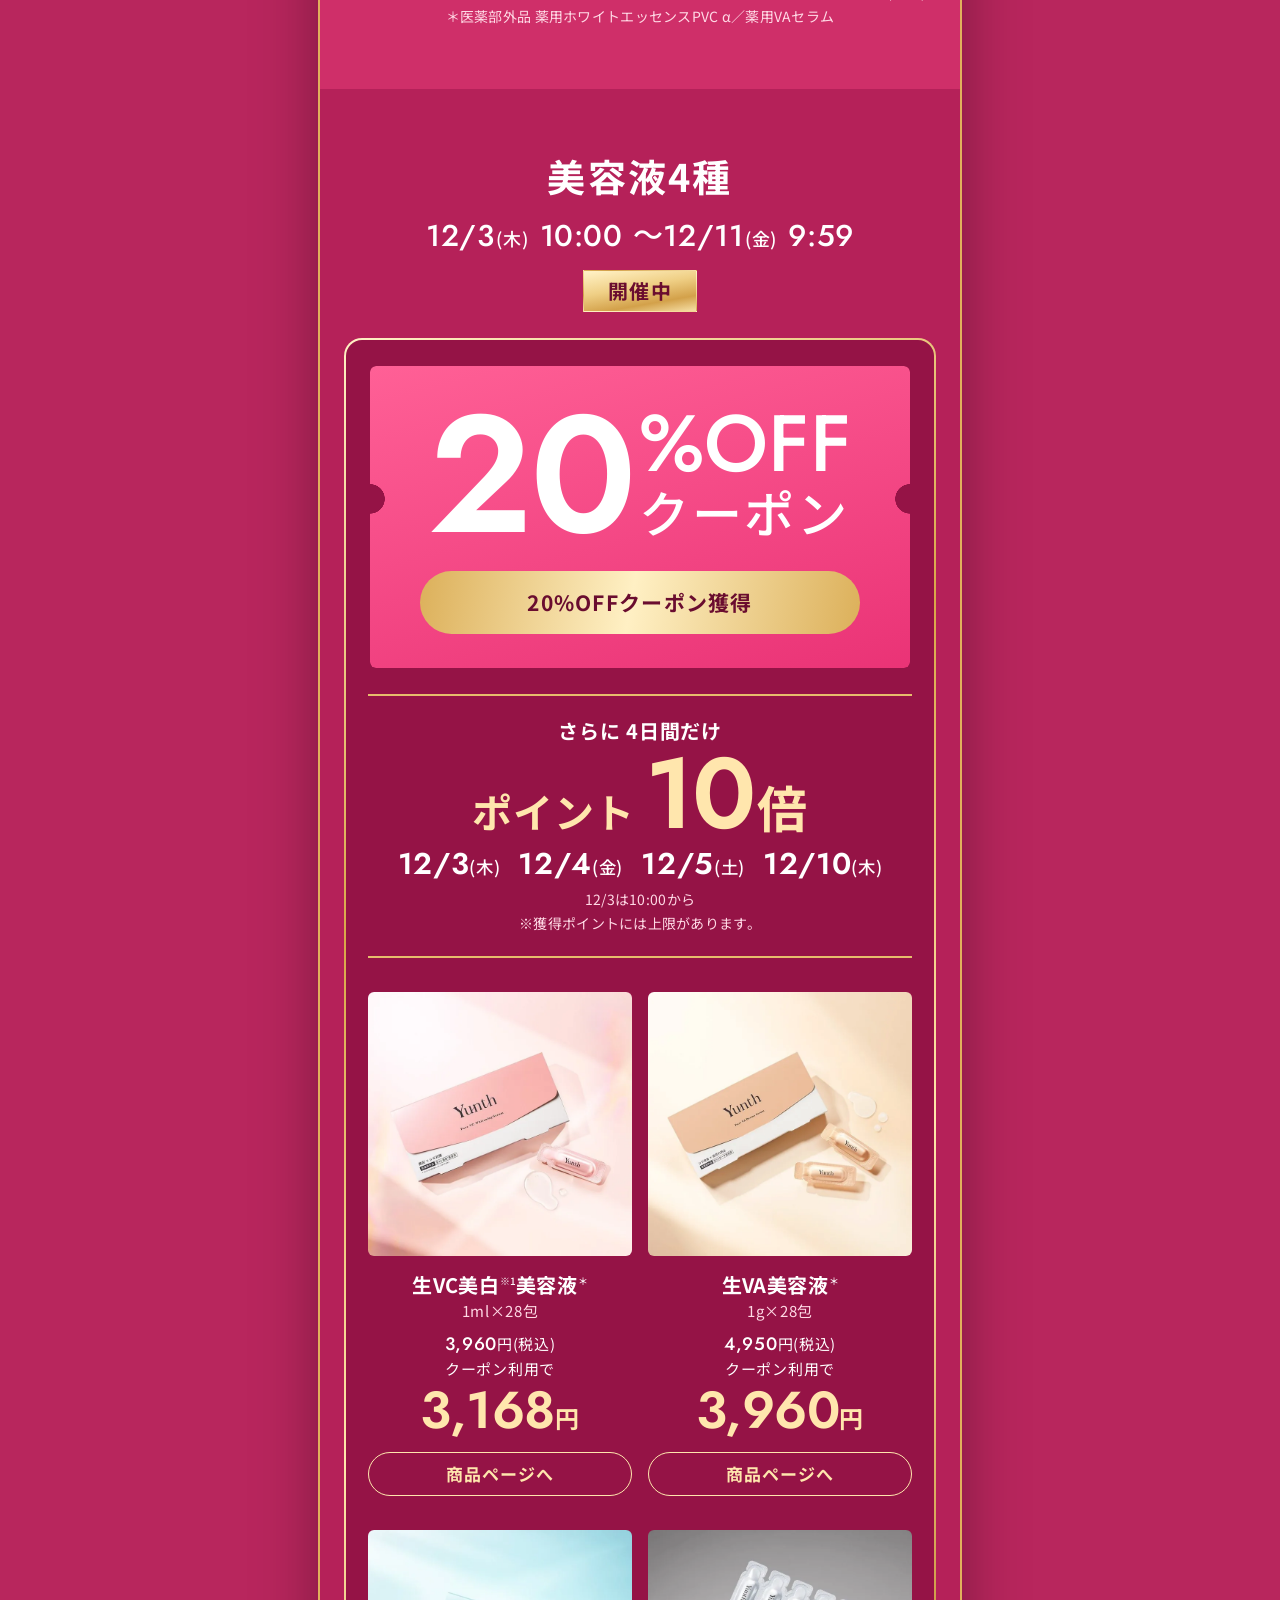
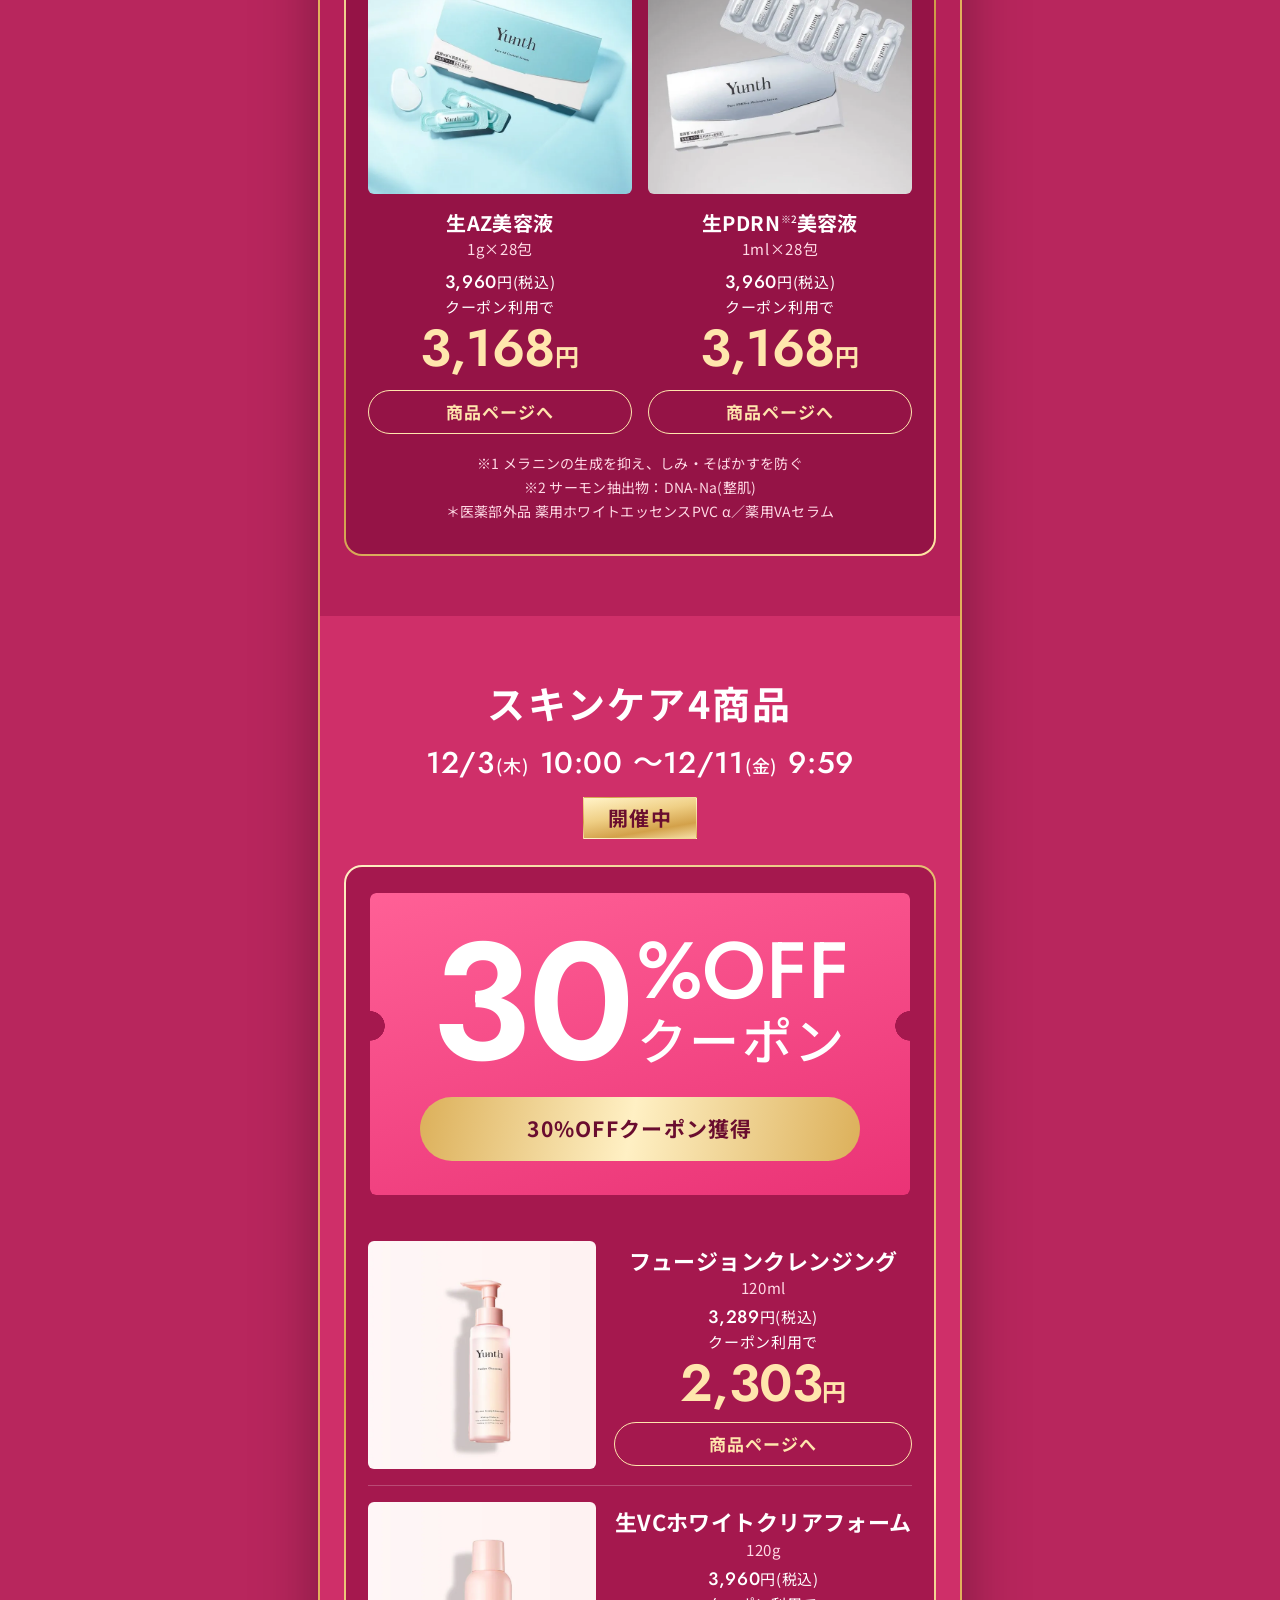
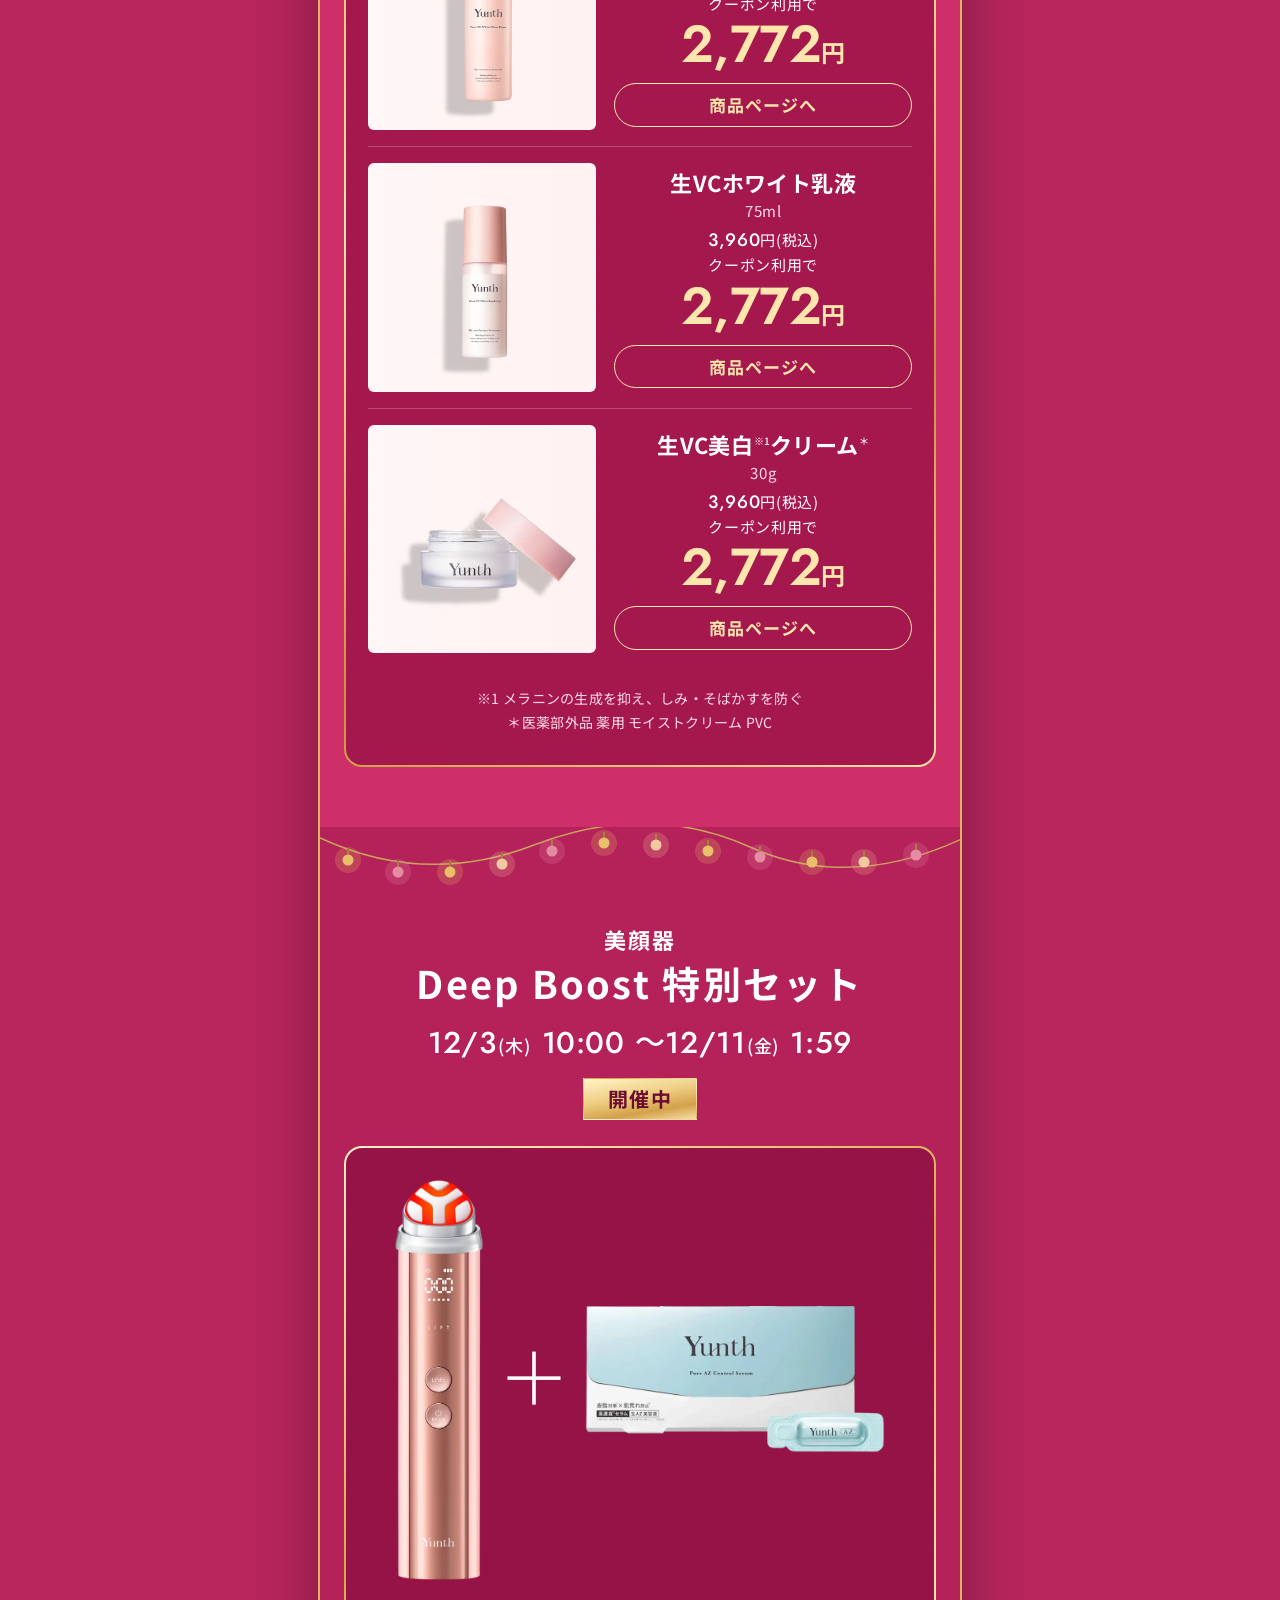
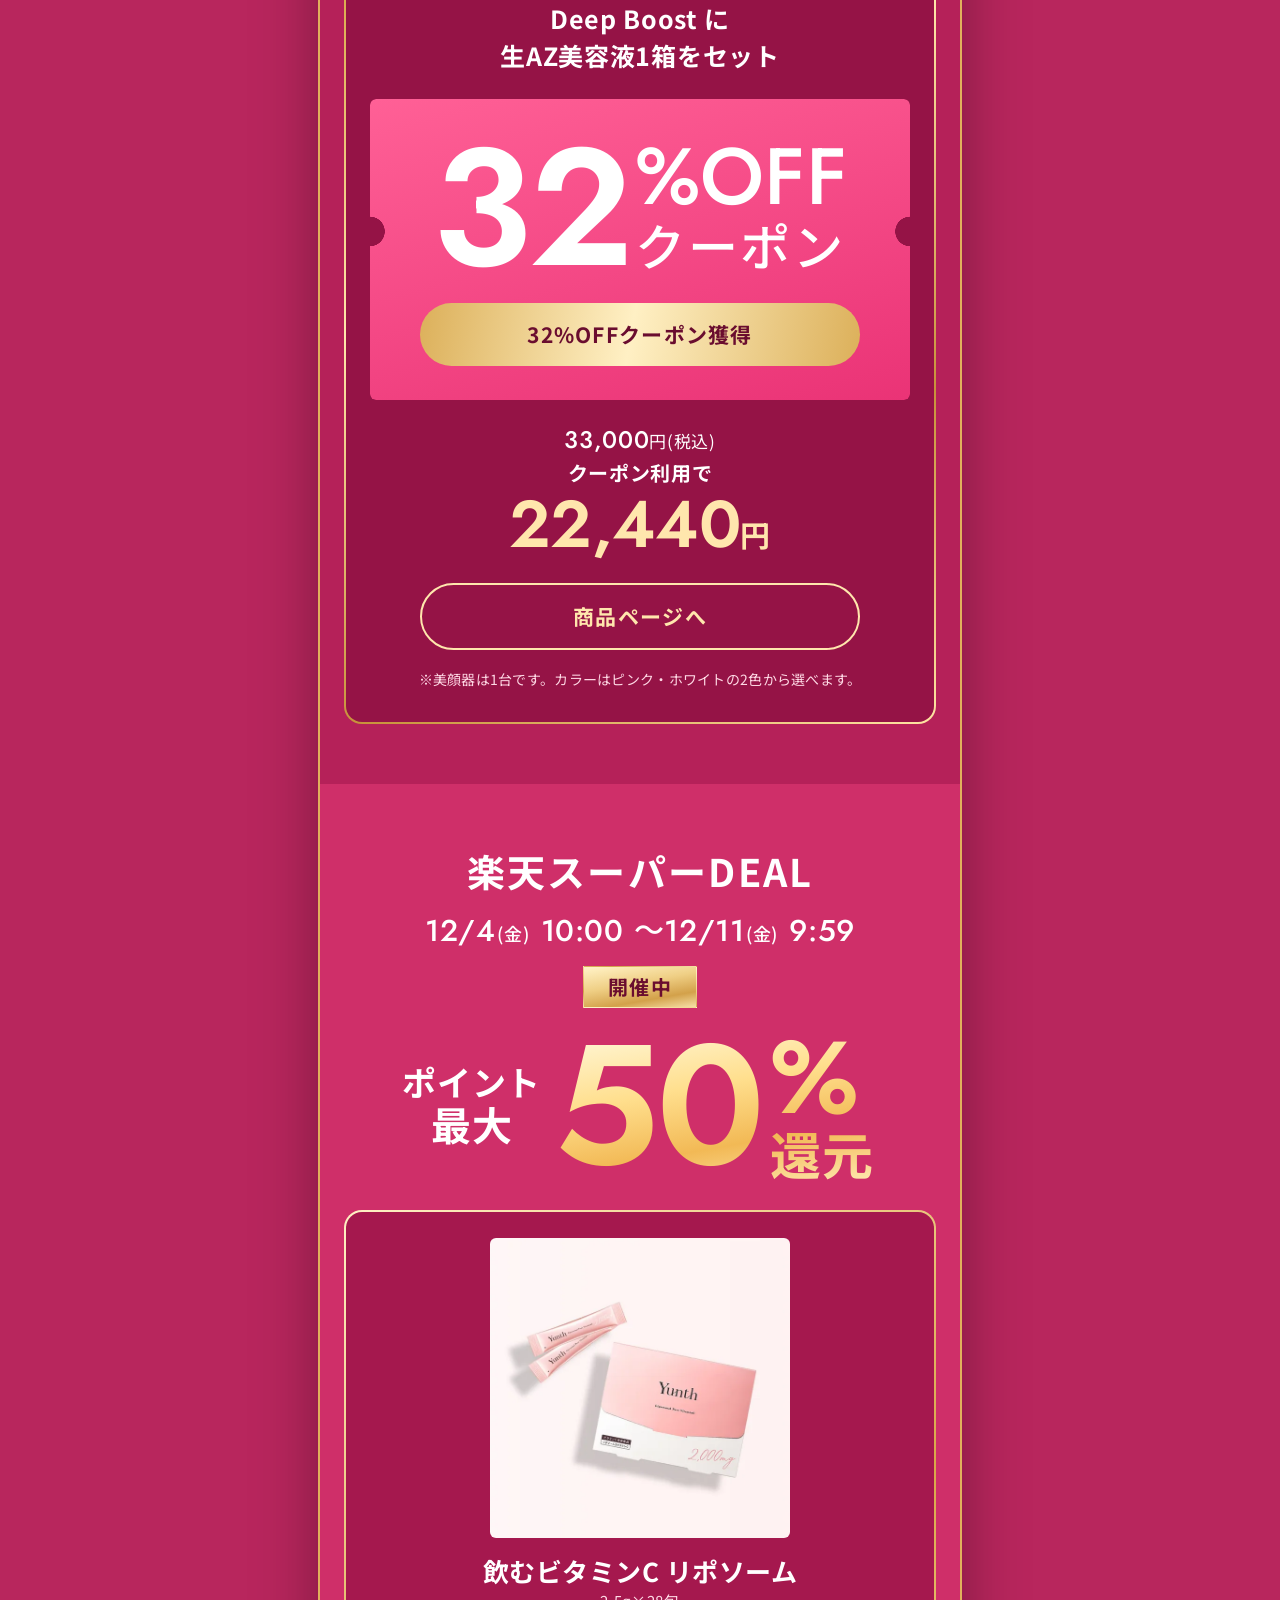
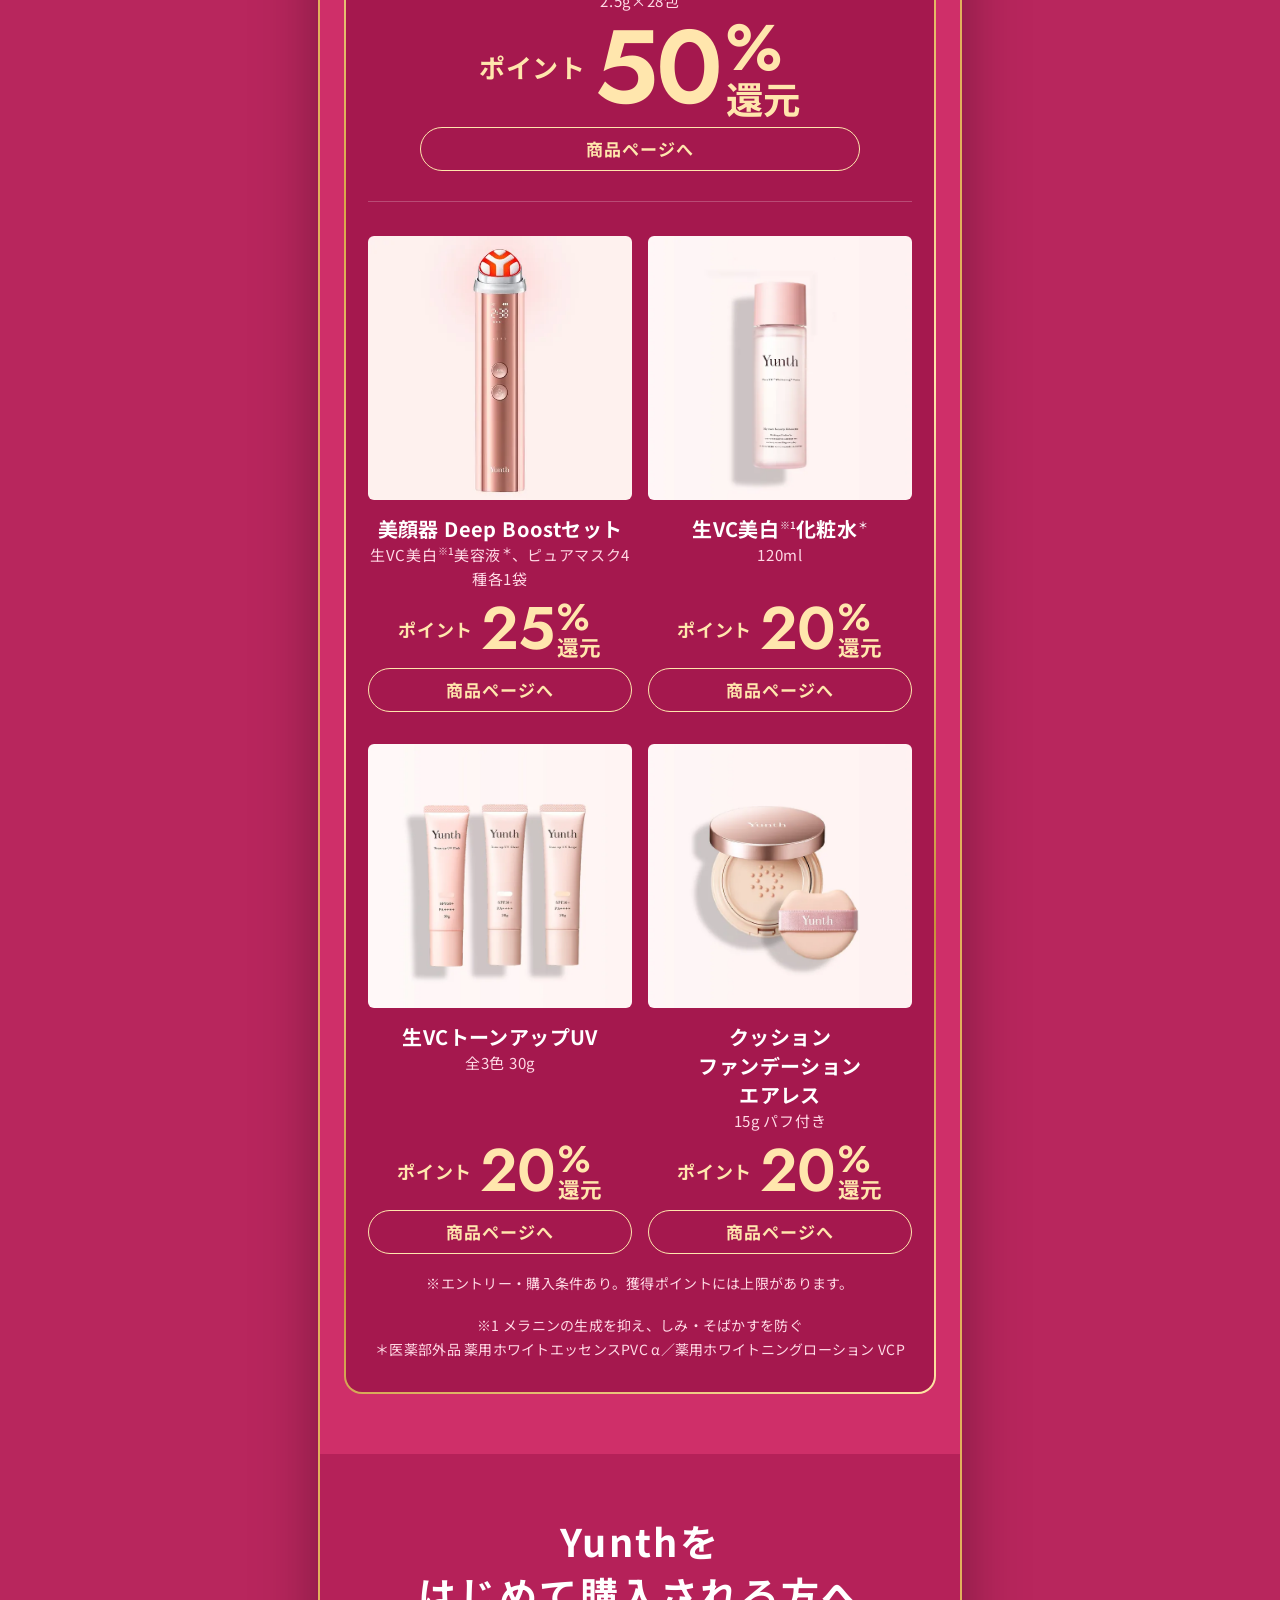
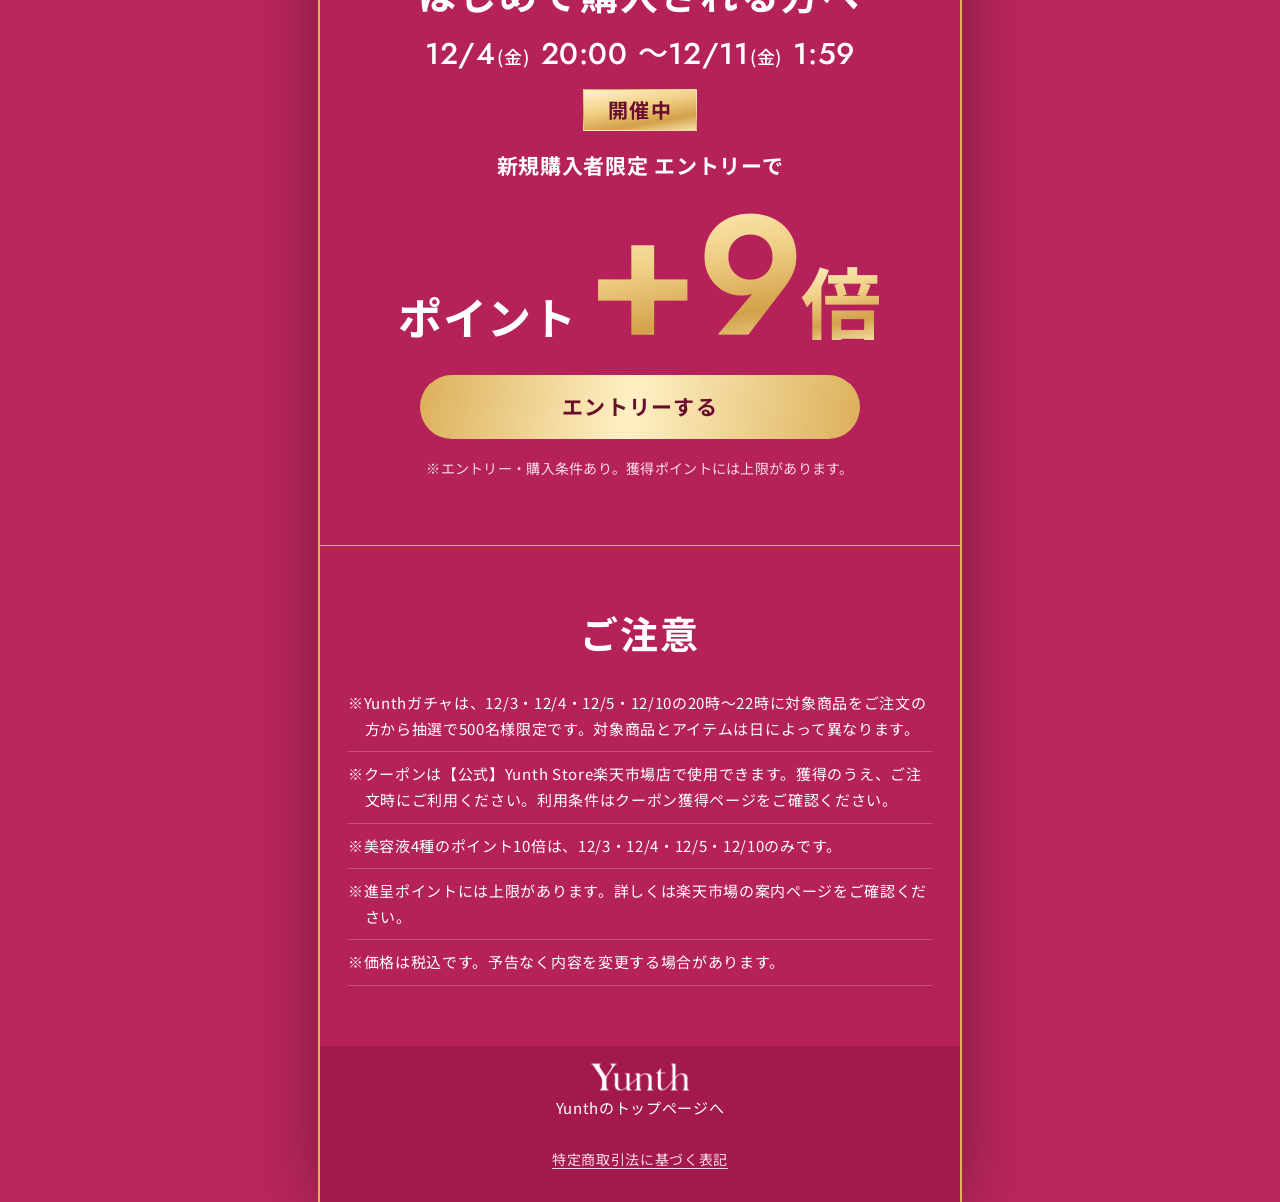
==== commit ed7c941b: "fix: 各ブロックの日時の重複表示を削除 Co-Authored-By: Claude Opus 5.5 <noreply@anthropic.com>" ====
--- a/index.html
+++ b/index.html
@@ -11,7 +11,7 @@
 <link rel="preconnect" href="https://fonts.gstatic.com" crossorigin>
 <link rel="stylesheet" href="https://fonts.googleapis.com/css2?family=Jost:wght@300;400;500;600;700&family=Noto+Sans+JP:wght@400;500;700&display=swap">
 <link rel="stylesheet" href="style.css?v=11">
-<link rel="stylesheet" href="theme.css?v=7">
+<link rel="stylesheet" href="theme.css?v=8">
 </head>
 <body>
 <canvas class="snow snow--bg" data-snow="bg" aria-hidden="true"></canvas>
@@ -96,7 +96,6 @@
     <svg class="lights" viewBox="0 0 640 84" aria-hidden="true"><path d="M-10 6Q100 62 214 18T430 20T650 8" fill="none" stroke="#c9a25a" stroke-width="1.5"/><g class="b"><circle cx="28" cy="33" r="13" fill="#e9bf6a" opacity=".22"/><path d="M28 22v6" stroke="#a67f39" stroke-width="2"/><circle cx="28" cy="33" r="5.5" fill="#e9bf6a"/></g><g class="b"><circle cx="78" cy="45" r="13" fill="#e58ba2" opacity=".22"/><path d="M78 34v6" stroke="#a67f39" stroke-width="2"/><circle cx="78" cy="45" r="5.5" fill="#e58ba2"/></g><g class="b"><circle cx="130" cy="45" r="13" fill="#e9bf6a" opacity=".22"/><path d="M130 34v6" stroke="#a67f39" stroke-width="2"/><circle cx="130" cy="45" r="5.5" fill="#e9bf6a"/></g><g class="b"><circle cx="182" cy="37" r="13" fill="#f3c9a0" opacity=".22"/><path d="M182 26v6" stroke="#a67f39" stroke-width="2"/><circle cx="182" cy="37" r="5.5" fill="#f3c9a0"/></g><g class="b"><circle cx="232" cy="24" r="13" fill="#e58ba2" opacity=".22"/><path d="M232 13v6" stroke="#a67f39" stroke-width="2"/><circle cx="232" cy="24" r="5.5" fill="#e58ba2"/></g><g class="b"><circle cx="284" cy="16" r="13" fill="#e9bf6a" opacity=".22"/><path d="M284 5v6" stroke="#a67f39" stroke-width="2"/><circle cx="284" cy="16" r="5.5" fill="#e9bf6a"/></g><g class="b"><circle cx="336" cy="18" r="13" fill="#f3c9a0" opacity=".22"/><path d="M336 7v6" stroke="#a67f39" stroke-width="2"/><circle cx="336" cy="18" r="5.5" fill="#f3c9a0"/></g><g class="b"><circle cx="388" cy="24" r="13" fill="#e9bf6a" opacity=".22"/><path d="M388 13v6" stroke="#a67f39" stroke-width="2"/><circle cx="388" cy="24" r="5.5" fill="#e9bf6a"/></g><g class="b"><circle cx="440" cy="30" r="13" fill="#e58ba2" opacity=".22"/><path d="M440 19v6" stroke="#a67f39" stroke-width="2"/><circle cx="440" cy="30" r="5.5" fill="#e58ba2"/></g><g class="b"><circle cx="492" cy="35" r="13" fill="#e9bf6a" opacity=".22"/><path d="M492 24v6" stroke="#a67f39" stroke-width="2"/><circle cx="492" cy="35" r="5.5" fill="#e9bf6a"/></g><g class="b"><circle cx="544" cy="35" r="13" fill="#f3c9a0" opacity=".22"/><path d="M544 24v6" stroke="#a67f39" stroke-width="2"/><circle cx="544" cy="35" r="5.5" fill="#f3c9a0"/></g><g class="b"><circle cx="596" cy="28" r="13" fill="#e58ba2" opacity=".22"/><path d="M596 17v6" stroke="#a67f39" stroke-width="2"/><circle cx="596" cy="28" r="5.5" fill="#e58ba2"/></g></svg>
     <svg class="gacha__box" viewBox="0 0 150 140" aria-hidden="true" fill="none" stroke="#ffe3a6" stroke-width="3" stroke-linejoin="round" stroke-linecap="round"><path d="M22 52l58 12v66l-58-14z"/><path d="M80 64l48-16v62l-48 20z"/><path d="M22 52l46-14 60 10-48 16z"/><path d="M76 46c-10-22-40-34-42-16-1 12 24 16 42 16zM76 46c2-24 34-42 40-24 4 12-22 22-40 24zM76 46c-4 8-10 13-18 16M76 46c8 4 14 7 22 8"/><text x="51" y="111" text-anchor="middle" font-family="Jost,sans-serif" font-weight="600" font-size="44" fill="#fff" stroke="none">?</text></svg>
     <h2 class="gacha__ttl">Yunthガチャ</h2>
-    <p class="term"><span>12/3<small>(木)</small></span><span>12/4<small>(金)</small></span><span>12/5<small>(土)</small></span><span>12/10<small>(木)</small></span></p>
     <p class="gacha__rule"><b>20</b>時～<b>22</b>時にご注文の方から</p>
     <p class="gacha__500">抽選で<b>500</b>名様限定！</p>
 
@@ -220,7 +219,7 @@
   <a href="#boost">Deep<br>Boost</a>
 </nav>
 
-<script src="app.js?v=11"></script>
+<script src="app.js?v=12"></script>
 <script src="snow.js?v=1"></script>
 </body>
 </html>
--- a/theme.css
+++ b/theme.css
@@ -160,3 +160,5 @@
 /* 冒頭の注意書き: スマホで1行に収める */
 .fv__pre{padding:6px 8px;font-size:min(13px,3.05vw);white-space:nowrap}
 .fv__note{padding:6px 8px;font-size:min(13px,3.05vw);white-space:nowrap}
+.state[hidden]{display:none}
+.day__top{padding-bottom:14px}
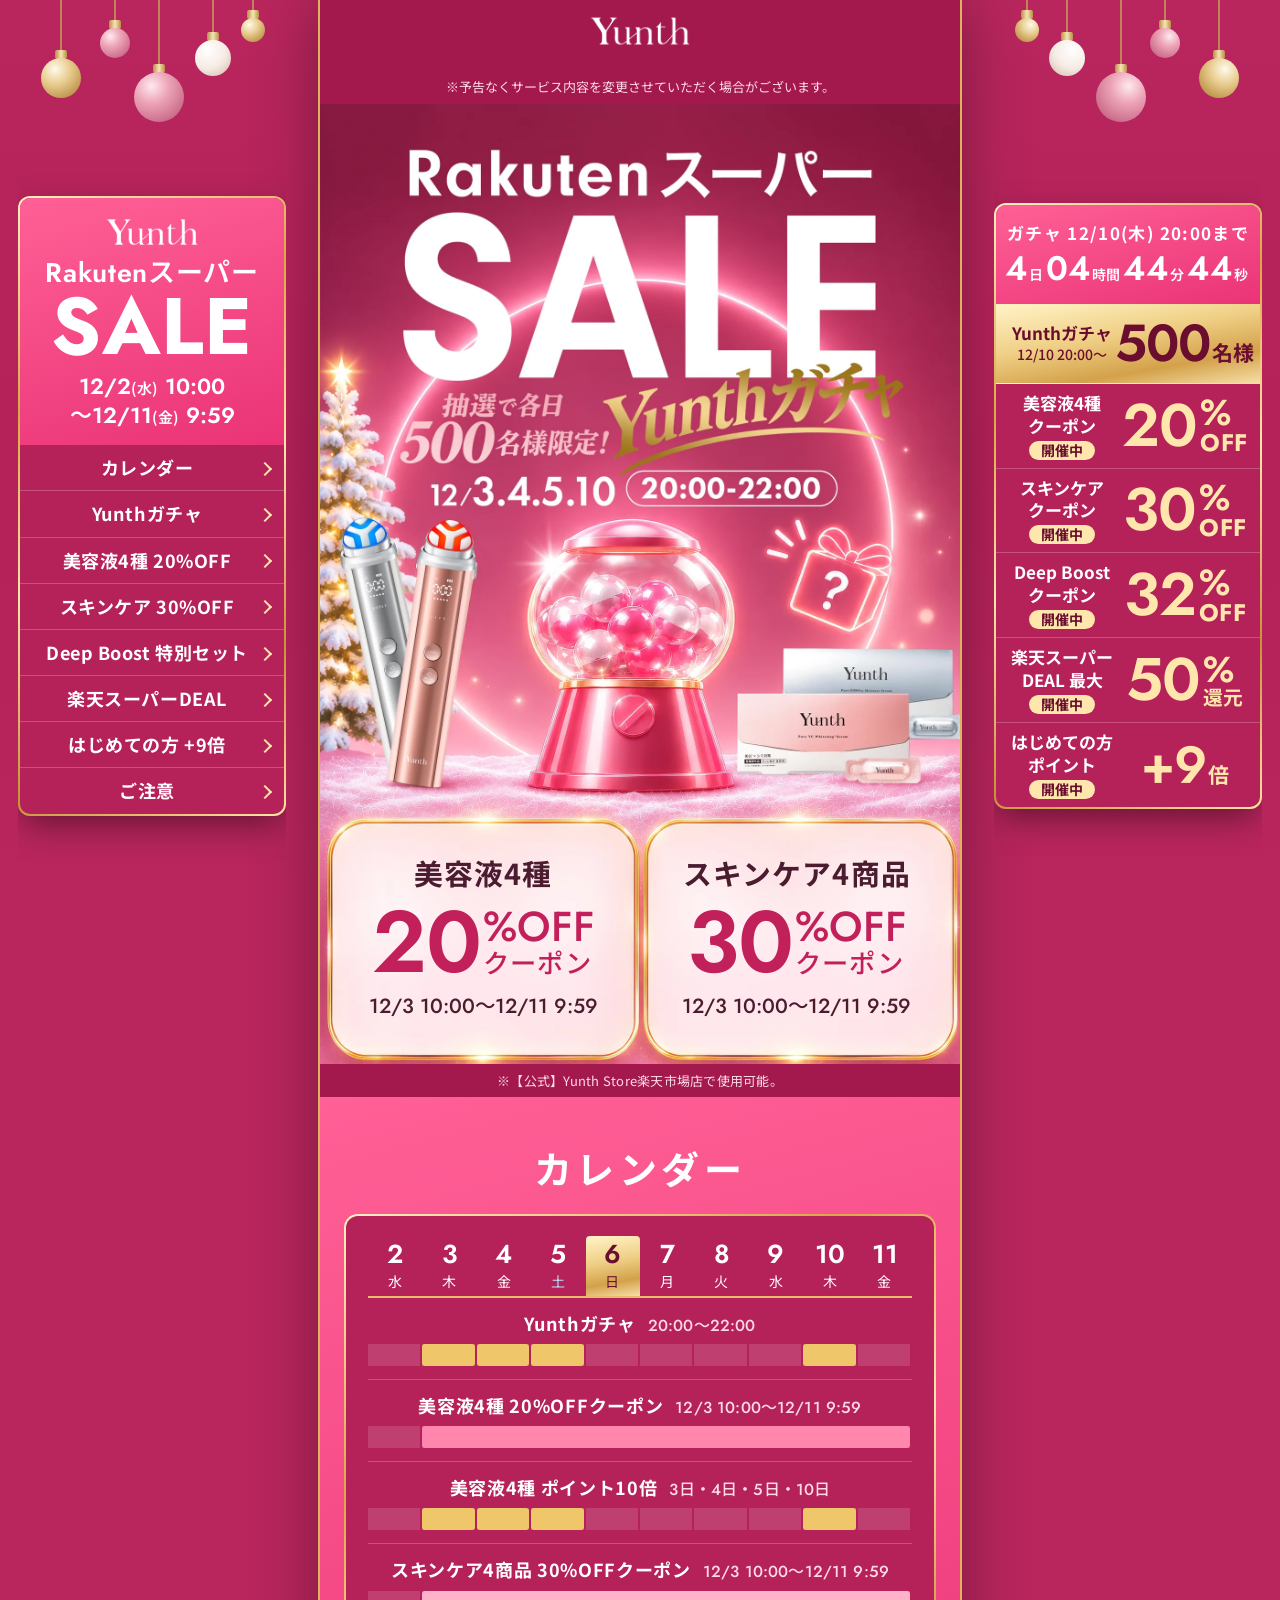
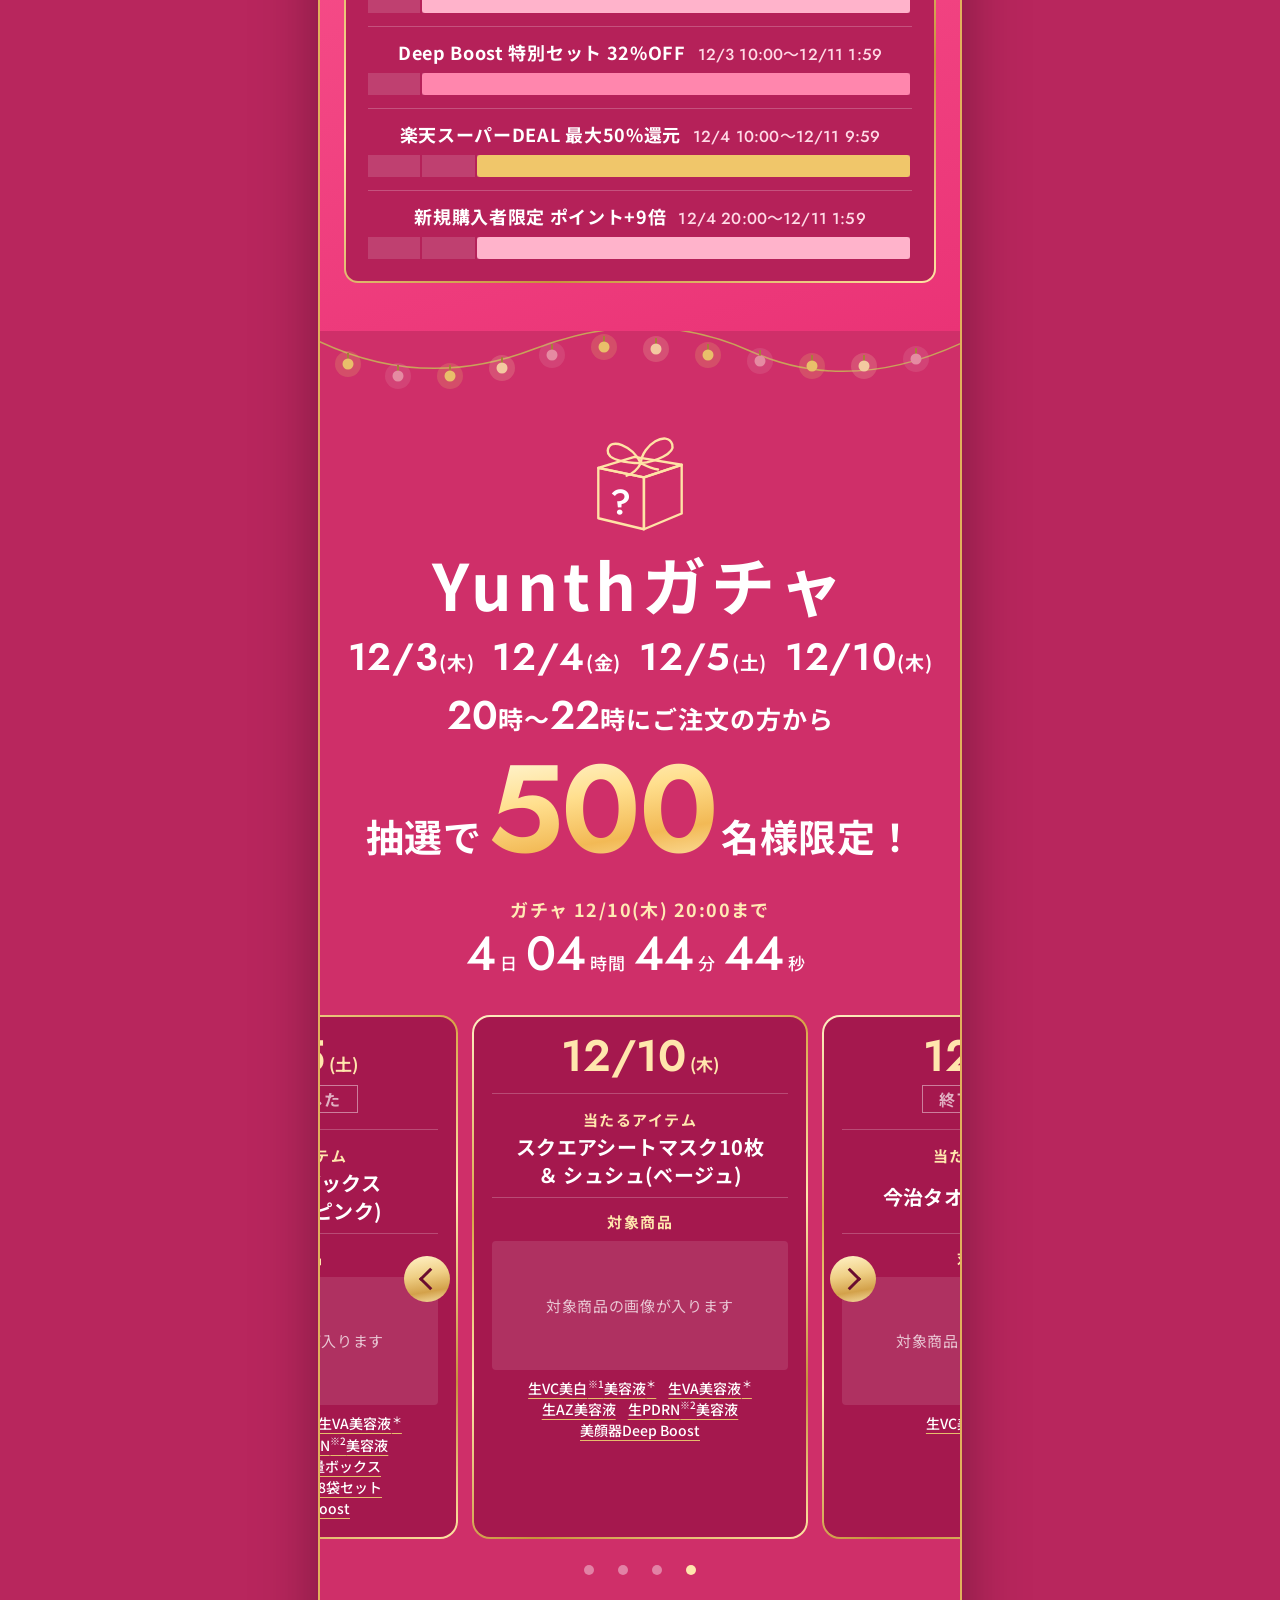
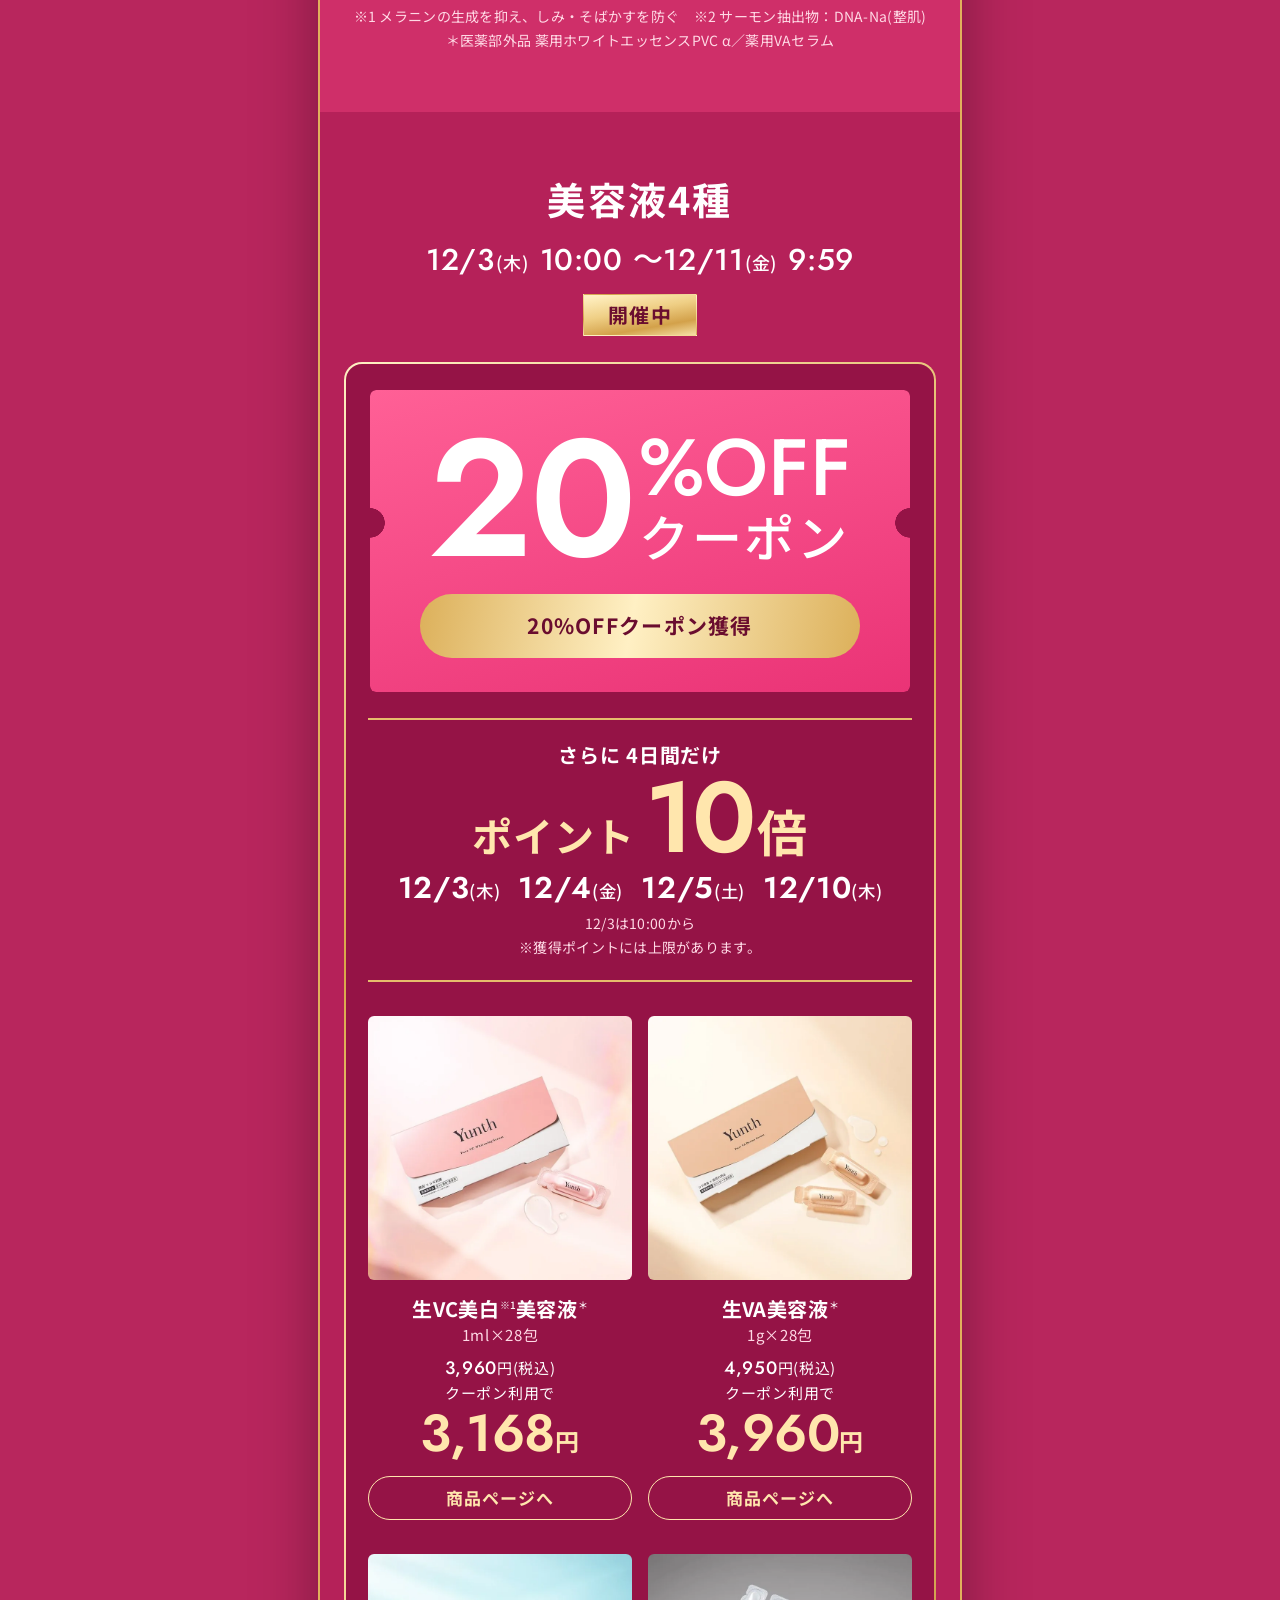
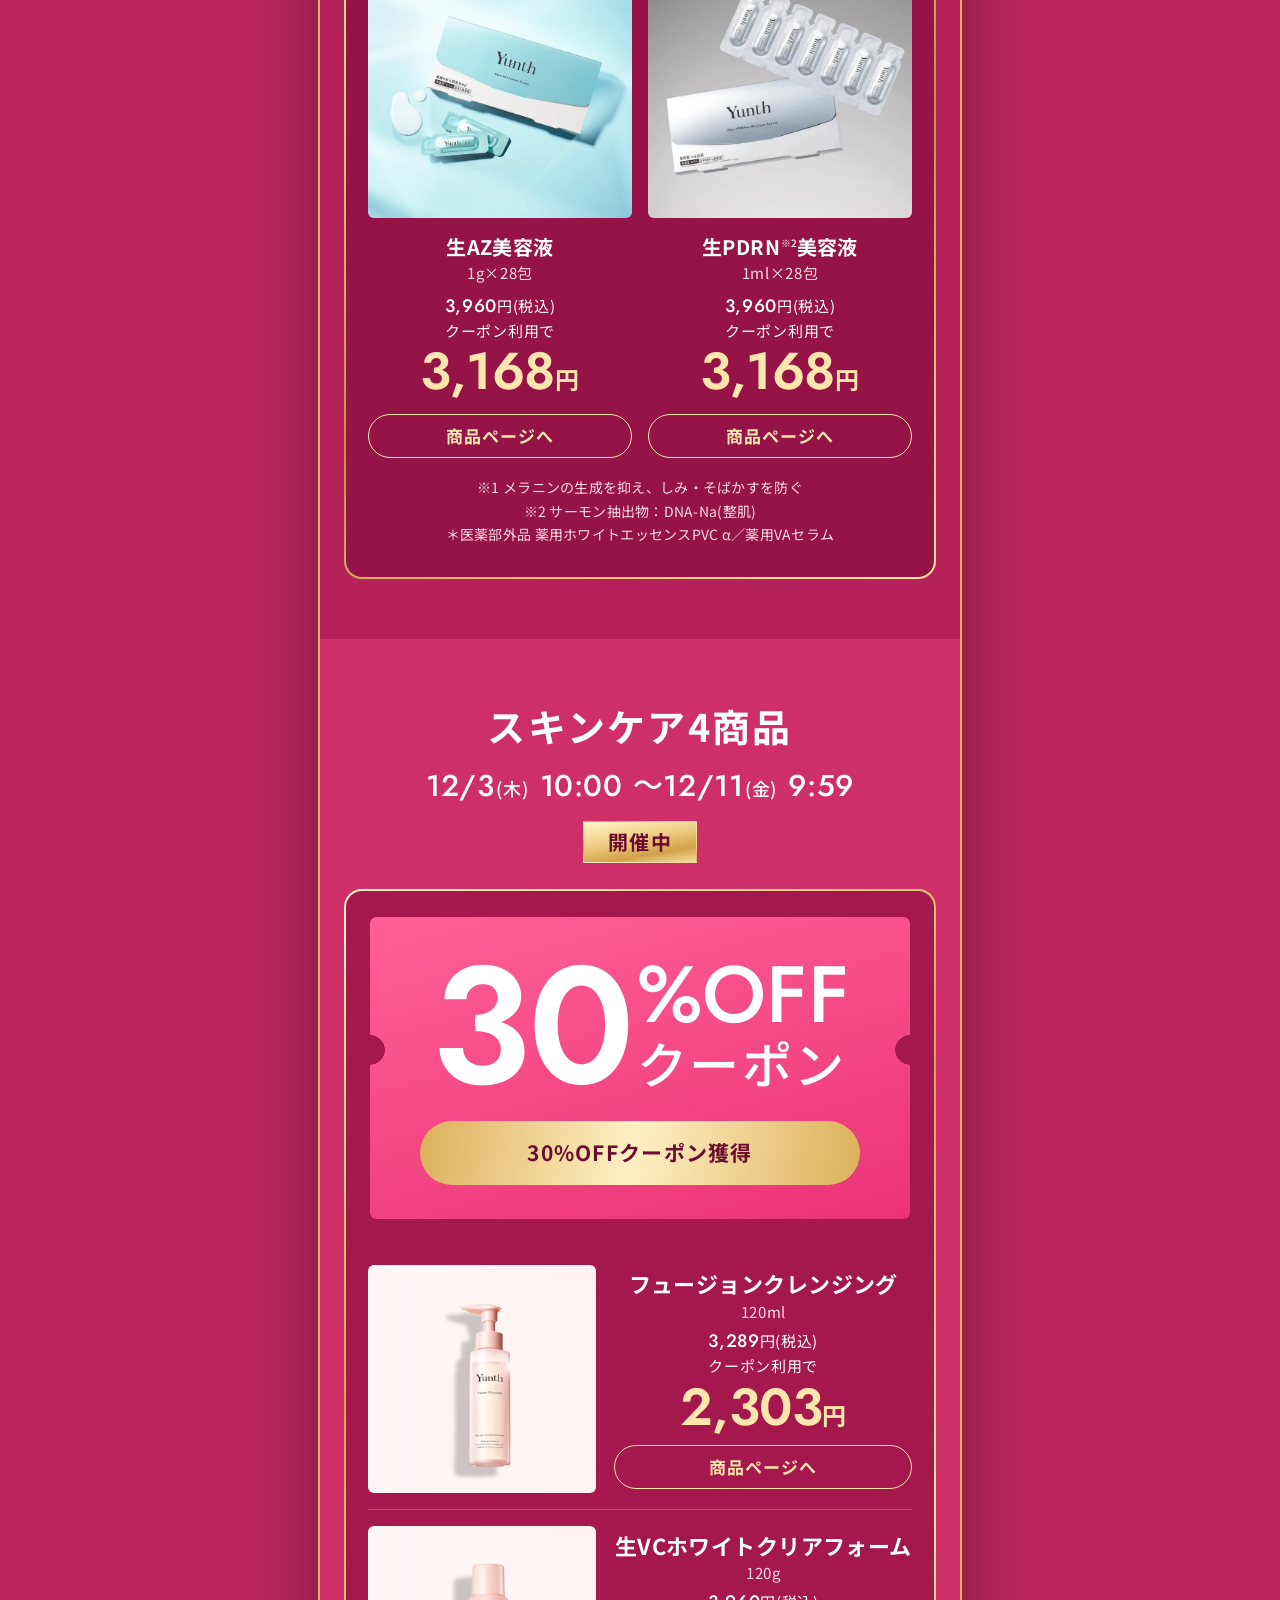
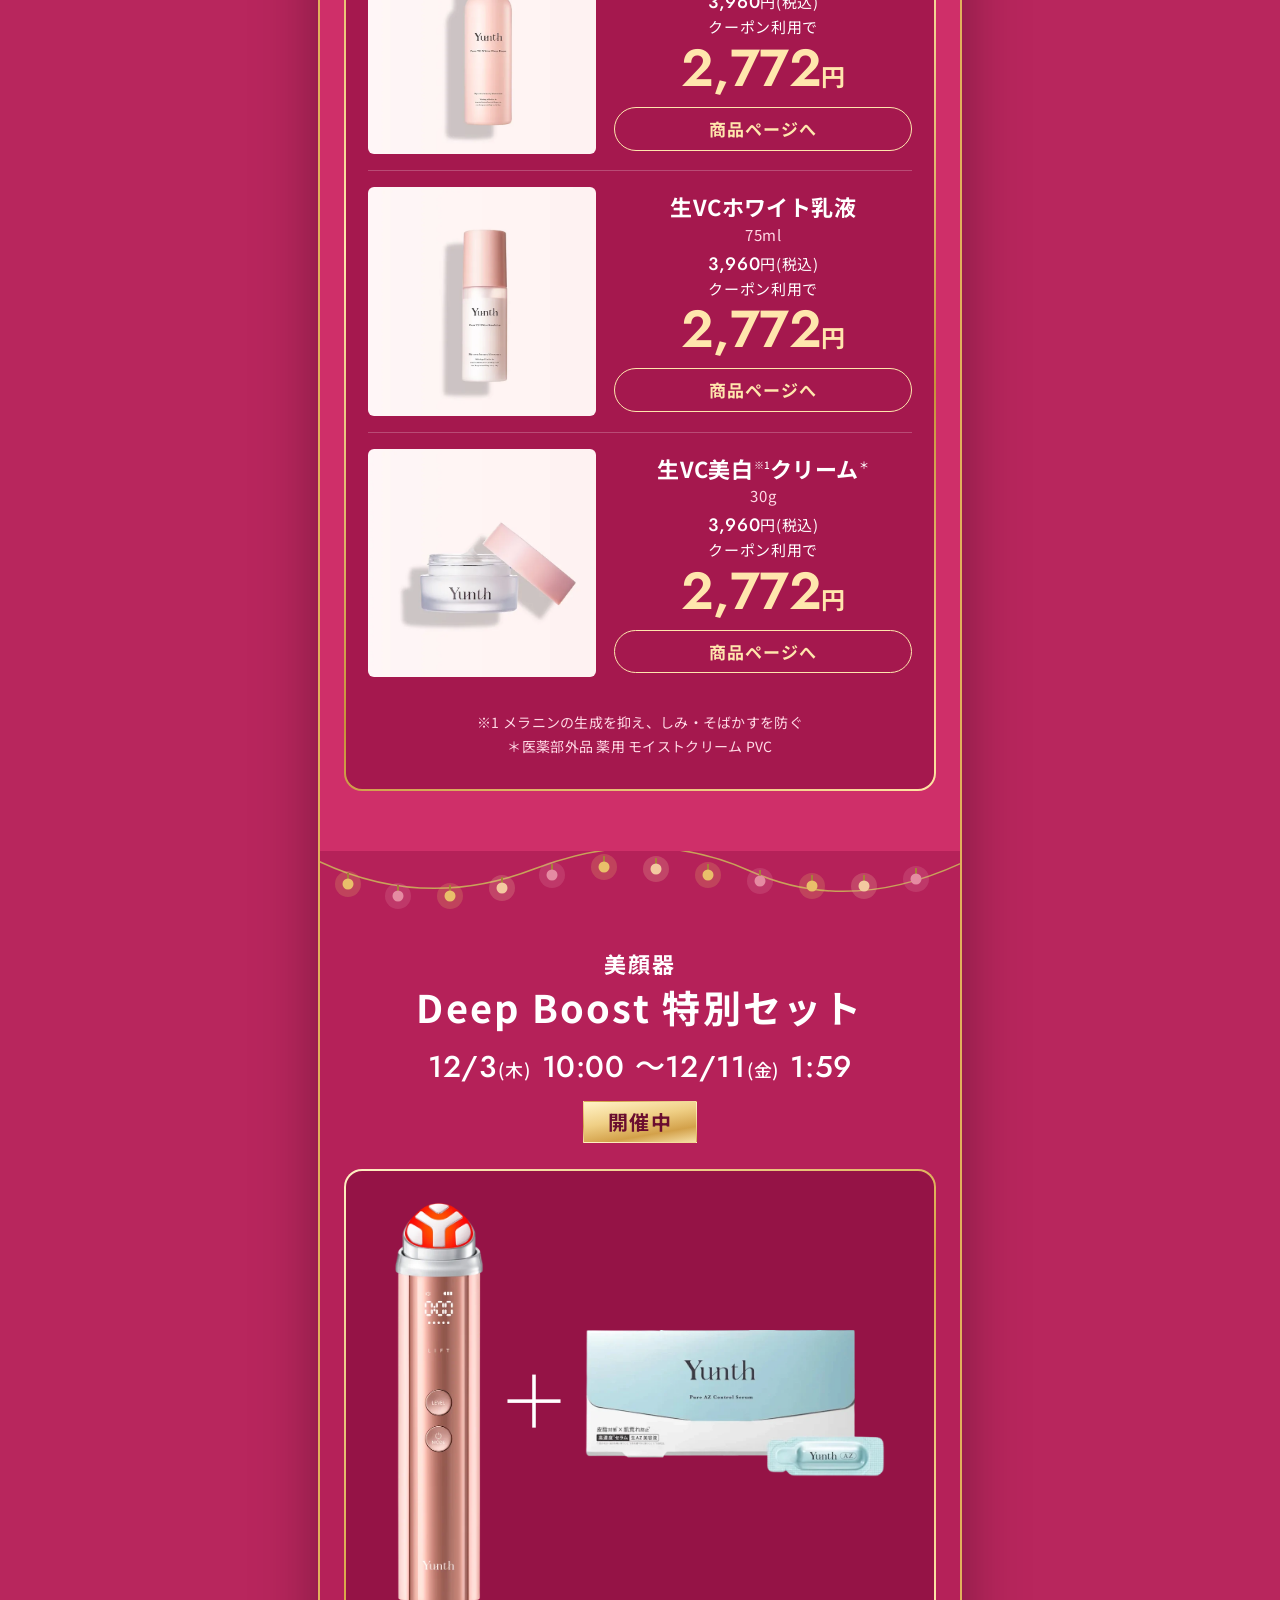
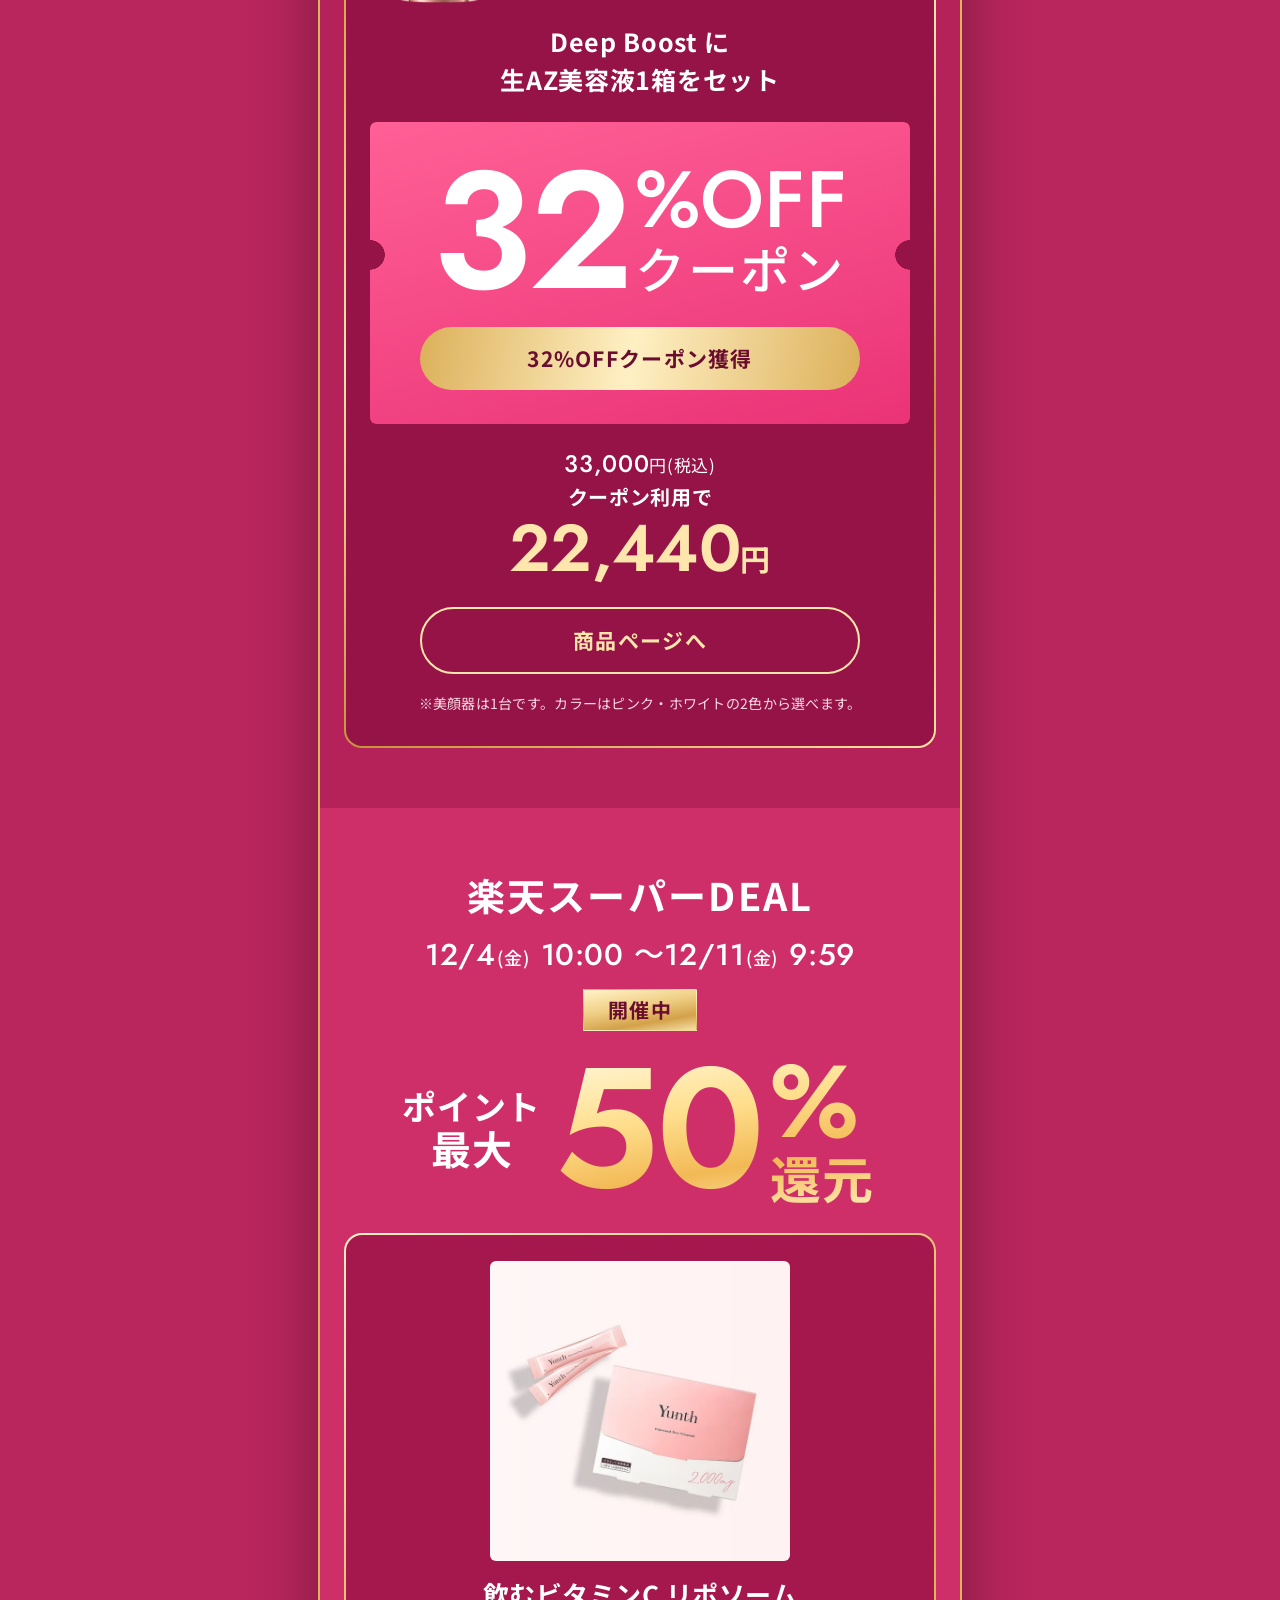
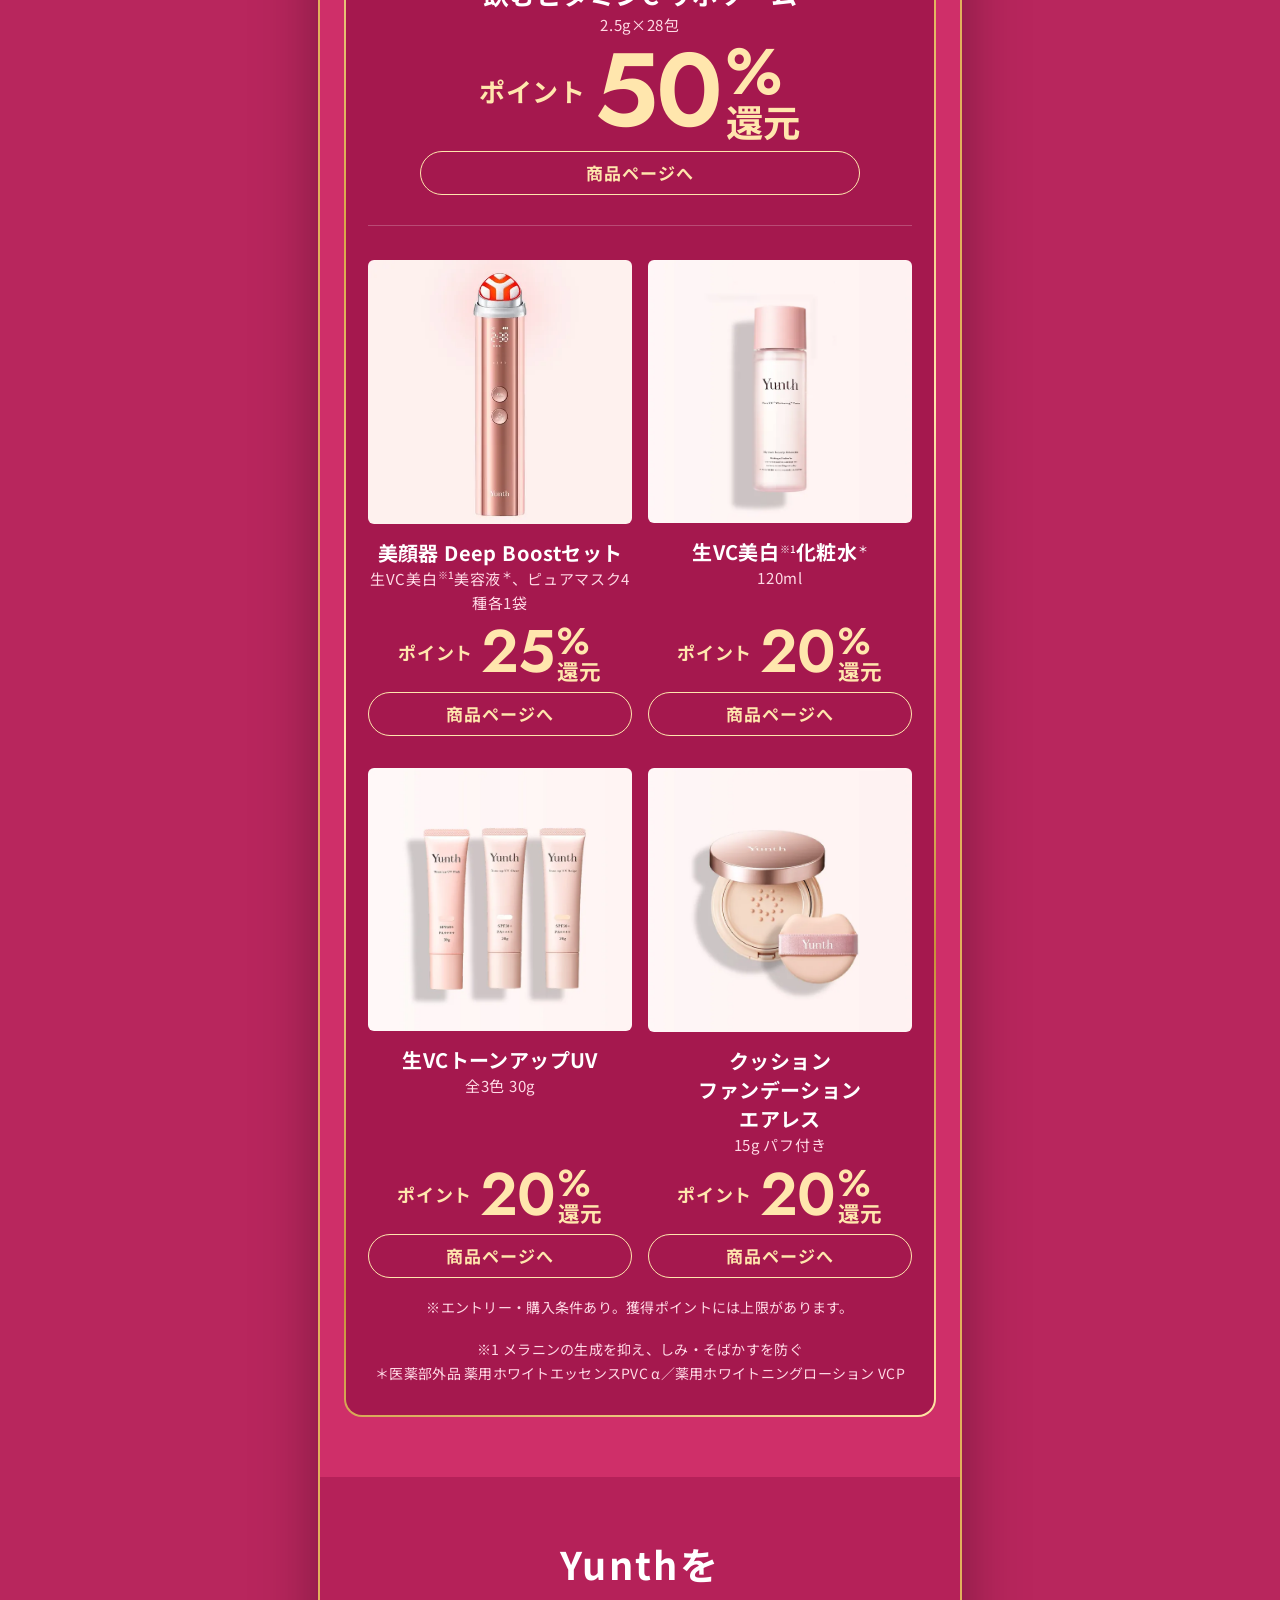
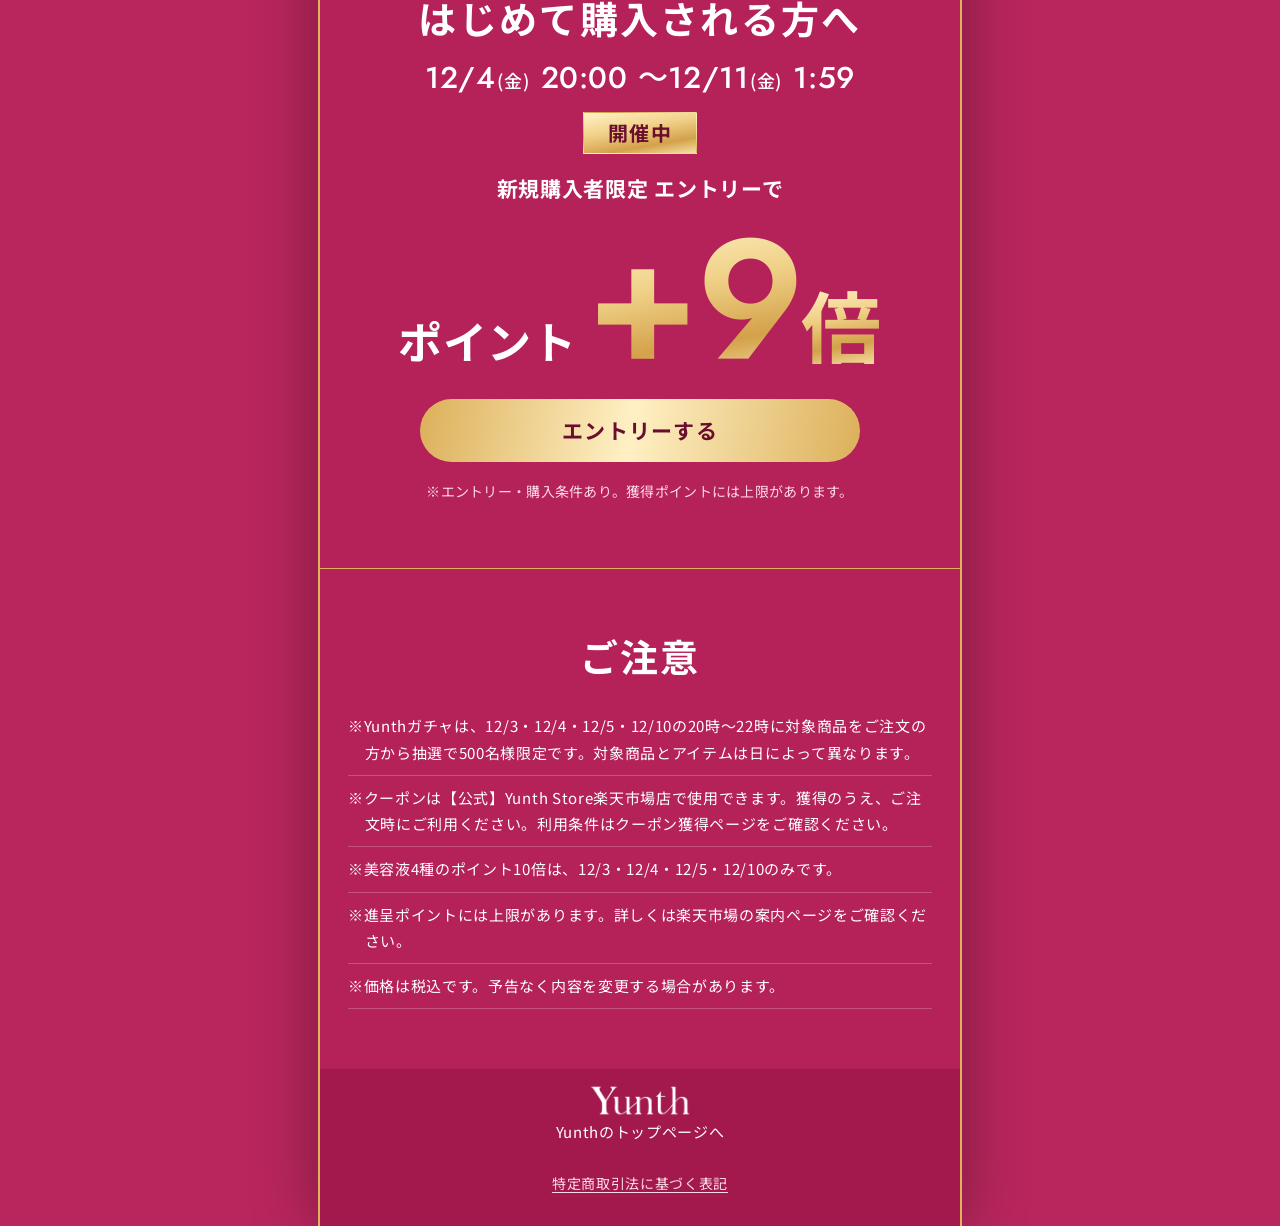
==== commit 846a80c3: "style: ガチャの日付4日分を時間の上に移動 Co-Authored-By: Claude Opus 5.5 <noreply@anthropic.com>" ====
--- a/index.html
+++ b/index.html
@@ -11,7 +11,7 @@
 <link rel="preconnect" href="https://fonts.gstatic.com" crossorigin>
 <link rel="stylesheet" href="https://fonts.googleapis.com/css2?family=Jost:wght@300;400;500;600;700&family=Noto+Sans+JP:wght@400;500;700&display=swap">
 <link rel="stylesheet" href="style.css?v=11">
-<link rel="stylesheet" href="theme.css?v=8">
+<link rel="stylesheet" href="theme.css?v=10">
 </head>
 <body>
 <canvas class="snow snow--bg" data-snow="bg" aria-hidden="true"></canvas>
@@ -96,18 +96,19 @@
     <svg class="lights" viewBox="0 0 640 84" aria-hidden="true"><path d="M-10 6Q100 62 214 18T430 20T650 8" fill="none" stroke="#c9a25a" stroke-width="1.5"/><g class="b"><circle cx="28" cy="33" r="13" fill="#e9bf6a" opacity=".22"/><path d="M28 22v6" stroke="#a67f39" stroke-width="2"/><circle cx="28" cy="33" r="5.5" fill="#e9bf6a"/></g><g class="b"><circle cx="78" cy="45" r="13" fill="#e58ba2" opacity=".22"/><path d="M78 34v6" stroke="#a67f39" stroke-width="2"/><circle cx="78" cy="45" r="5.5" fill="#e58ba2"/></g><g class="b"><circle cx="130" cy="45" r="13" fill="#e9bf6a" opacity=".22"/><path d="M130 34v6" stroke="#a67f39" stroke-width="2"/><circle cx="130" cy="45" r="5.5" fill="#e9bf6a"/></g><g class="b"><circle cx="182" cy="37" r="13" fill="#f3c9a0" opacity=".22"/><path d="M182 26v6" stroke="#a67f39" stroke-width="2"/><circle cx="182" cy="37" r="5.5" fill="#f3c9a0"/></g><g class="b"><circle cx="232" cy="24" r="13" fill="#e58ba2" opacity=".22"/><path d="M232 13v6" stroke="#a67f39" stroke-width="2"/><circle cx="232" cy="24" r="5.5" fill="#e58ba2"/></g><g class="b"><circle cx="284" cy="16" r="13" fill="#e9bf6a" opacity=".22"/><path d="M284 5v6" stroke="#a67f39" stroke-width="2"/><circle cx="284" cy="16" r="5.5" fill="#e9bf6a"/></g><g class="b"><circle cx="336" cy="18" r="13" fill="#f3c9a0" opacity=".22"/><path d="M336 7v6" stroke="#a67f39" stroke-width="2"/><circle cx="336" cy="18" r="5.5" fill="#f3c9a0"/></g><g class="b"><circle cx="388" cy="24" r="13" fill="#e9bf6a" opacity=".22"/><path d="M388 13v6" stroke="#a67f39" stroke-width="2"/><circle cx="388" cy="24" r="5.5" fill="#e9bf6a"/></g><g class="b"><circle cx="440" cy="30" r="13" fill="#e58ba2" opacity=".22"/><path d="M440 19v6" stroke="#a67f39" stroke-width="2"/><circle cx="440" cy="30" r="5.5" fill="#e58ba2"/></g><g class="b"><circle cx="492" cy="35" r="13" fill="#e9bf6a" opacity=".22"/><path d="M492 24v6" stroke="#a67f39" stroke-width="2"/><circle cx="492" cy="35" r="5.5" fill="#e9bf6a"/></g><g class="b"><circle cx="544" cy="35" r="13" fill="#f3c9a0" opacity=".22"/><path d="M544 24v6" stroke="#a67f39" stroke-width="2"/><circle cx="544" cy="35" r="5.5" fill="#f3c9a0"/></g><g class="b"><circle cx="596" cy="28" r="13" fill="#e58ba2" opacity=".22"/><path d="M596 17v6" stroke="#a67f39" stroke-width="2"/><circle cx="596" cy="28" r="5.5" fill="#e58ba2"/></g></svg>
     <svg class="gacha__box" viewBox="0 0 150 140" aria-hidden="true" fill="none" stroke="#ffe3a6" stroke-width="3" stroke-linejoin="round" stroke-linecap="round"><path d="M22 52l58 12v66l-58-14z"/><path d="M80 64l48-16v62l-48 20z"/><path d="M22 52l46-14 60 10-48 16z"/><path d="M76 46c-10-22-40-34-42-16-1 12 24 16 42 16zM76 46c2-24 34-42 40-24 4 12-22 22-40 24zM76 46c-4 8-10 13-18 16M76 46c8 4 14 7 22 8"/><text x="51" y="111" text-anchor="middle" font-family="Jost,sans-serif" font-weight="600" font-size="44" fill="#fff" stroke="none">?</text></svg>
     <h2 class="gacha__ttl">Yunthガチャ</h2>
+    <p class="gacha__dates"><span>12/3<small>(木)</small></span><span>12/4<small>(金)</small></span><span>12/5<small>(土)</small></span><span>12/10<small>(木)</small></span></p>
     <p class="gacha__rule"><b>20</b>時～<b>22</b>時にご注文の方から</p>
     <p class="gacha__500">抽選で<b>500</b>名様限定！</p>
 
 
     <div class="gcd" data-gcd><p class="gcd__l"></p><p class="gcd__n"></p></div>
 
-    <div class="daytabs" data-daytabs></div>
     <div class="dayslide">
       <button class="dayarrow dayarrow--p" type="button" data-dayprev aria-label="前の日"></button>
       <div class="days" data-days></div>
       <button class="dayarrow dayarrow--n" type="button" data-daynext aria-label="次の日"></button>
     </div>
+    <div class="daydots" data-daytabs></div>
     <p class="note">※1 メラニンの生成を抑え、しみ・そばかすを防ぐ　<span class="nw">※2 サーモン抽出物：DNA-Na(整肌)</span><br>＊医薬部外品 薬用ホワイトエッセンスPVC α／薬用VAセラム</p>
   </section>
 
@@ -219,7 +220,7 @@
   <a href="#boost">Deep<br>Boost</a>
 </nav>
 
-<script src="app.js?v=12"></script>
+<script src="app.js?v=13"></script>
 <script src="snow.js?v=1"></script>
 </body>
 </html>
--- a/theme.css
+++ b/theme.css
@@ -162,3 +162,15 @@
 .fv__note{padding:6px 8px;font-size:min(13px,3.05vw);white-space:nowrap}
 .state[hidden]{display:none}
 .day__top{padding-bottom:14px}
+
+/* ---- ガチャの日付(時間の上)とカードの位置を示す点 ---- */
+.gacha__dates{display:flex;justify-content:center;gap:18px;margin-top:10px;font-family:var(--num);font-weight:600;font-size:38px;line-height:1.25;white-space:nowrap}
+.gacha__dates small{font-family:var(--sans);font-weight:700;font-size:.5em;margin-left:1px}
+.gacha__rule{margin-top:4px}
+.dayslide{margin-top:14px}
+.daydots{display:flex;justify-content:center;margin-top:-8px}
+.daydots button{position:relative;width:34px;height:34px;padding:0;border:0;background:none;cursor:pointer}
+.daydots button::after{content:"";position:absolute;left:12px;top:12px;width:10px;height:10px;border-radius:50%;background:#ffffff66}
+.daydots .is-on::after{background:var(--cream)}
+@media (max-width:600px){.gacha__dates{display:grid;grid-template-columns:auto auto;gap:0 26px;font-size:36px;letter-spacing:0}}
+
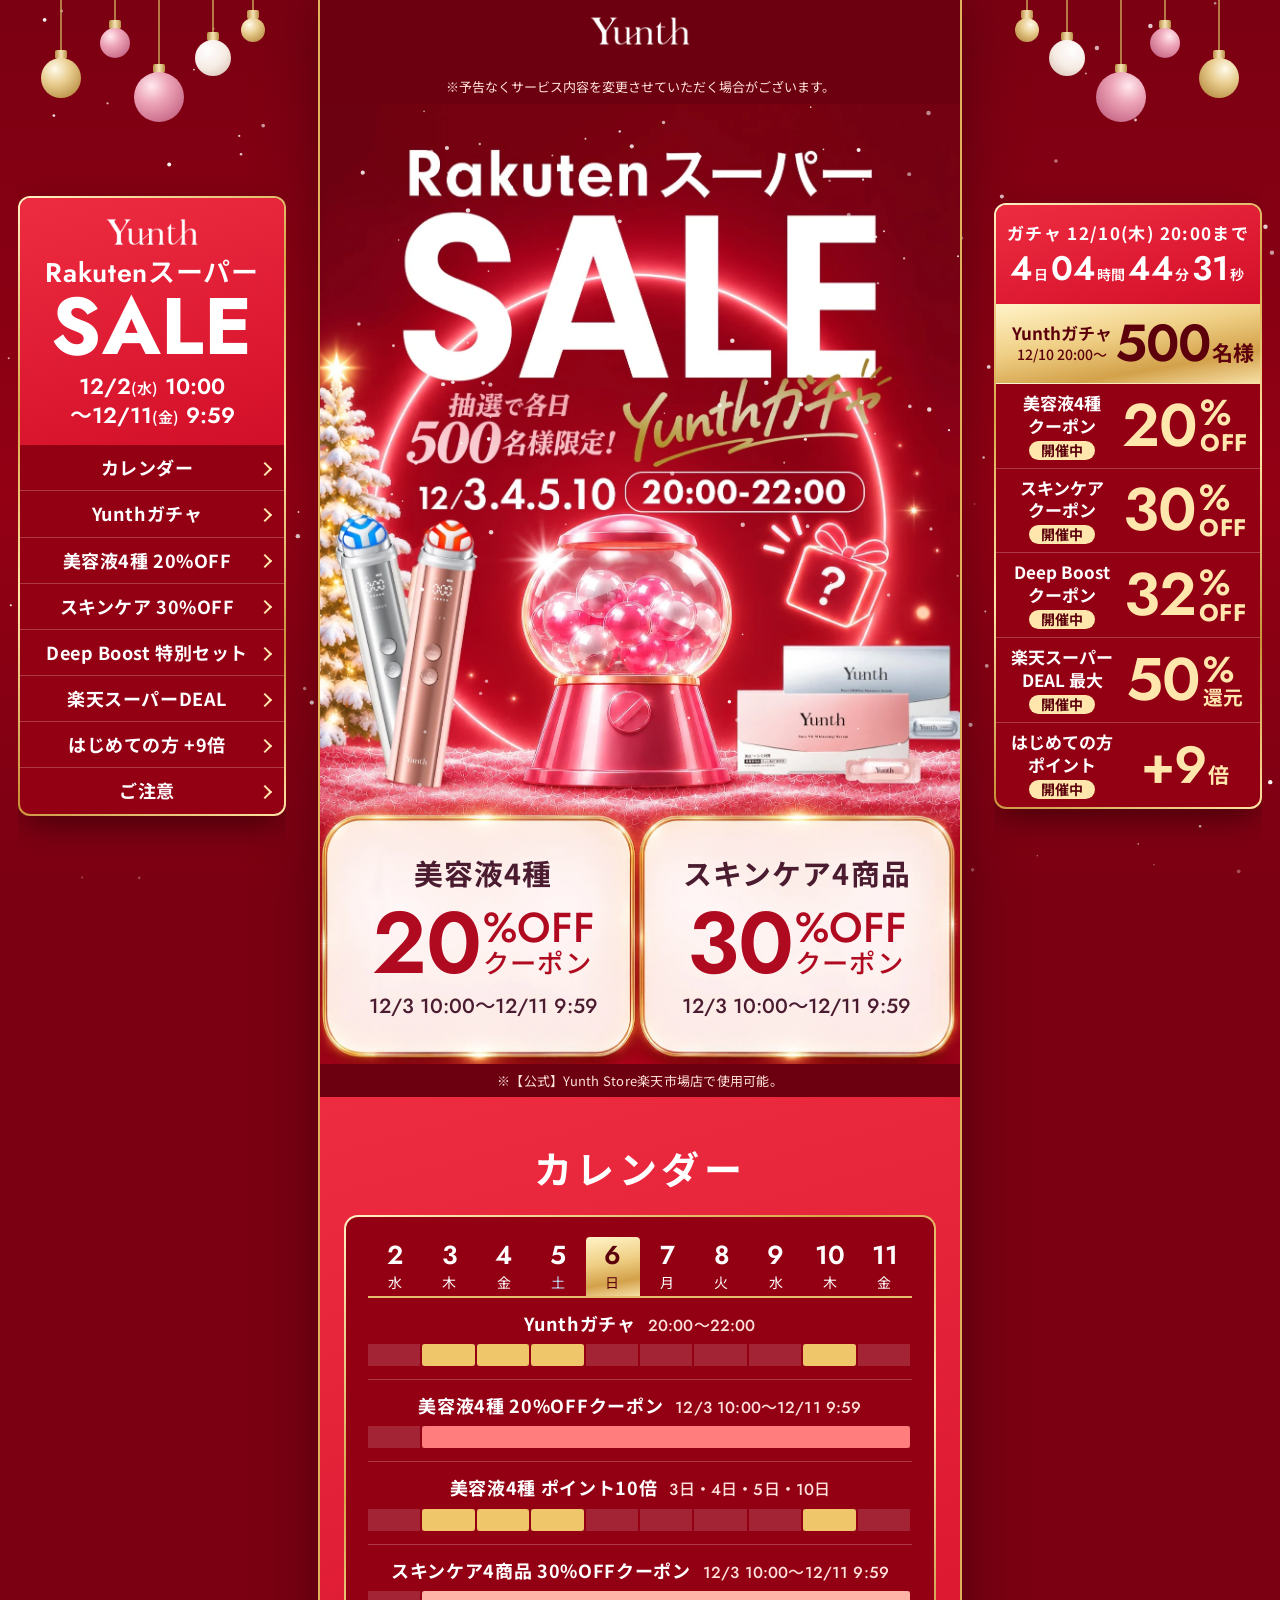
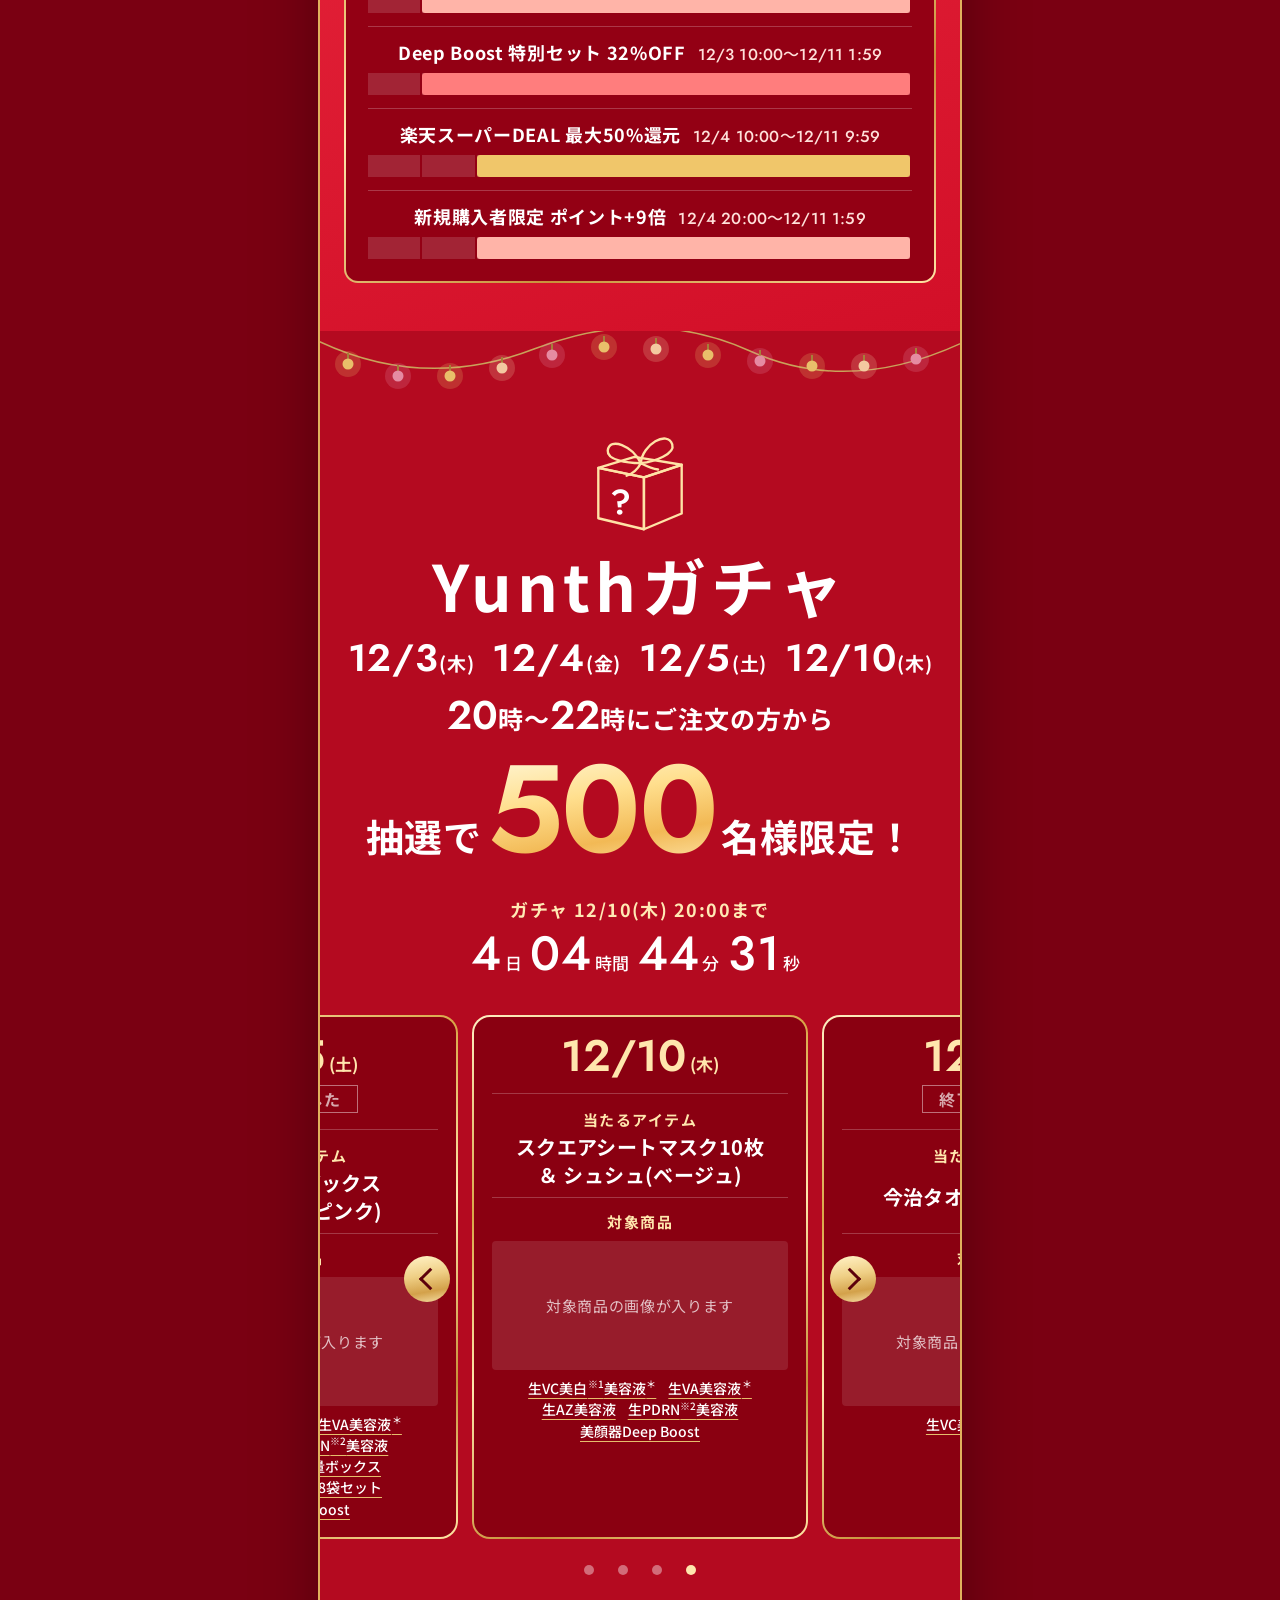
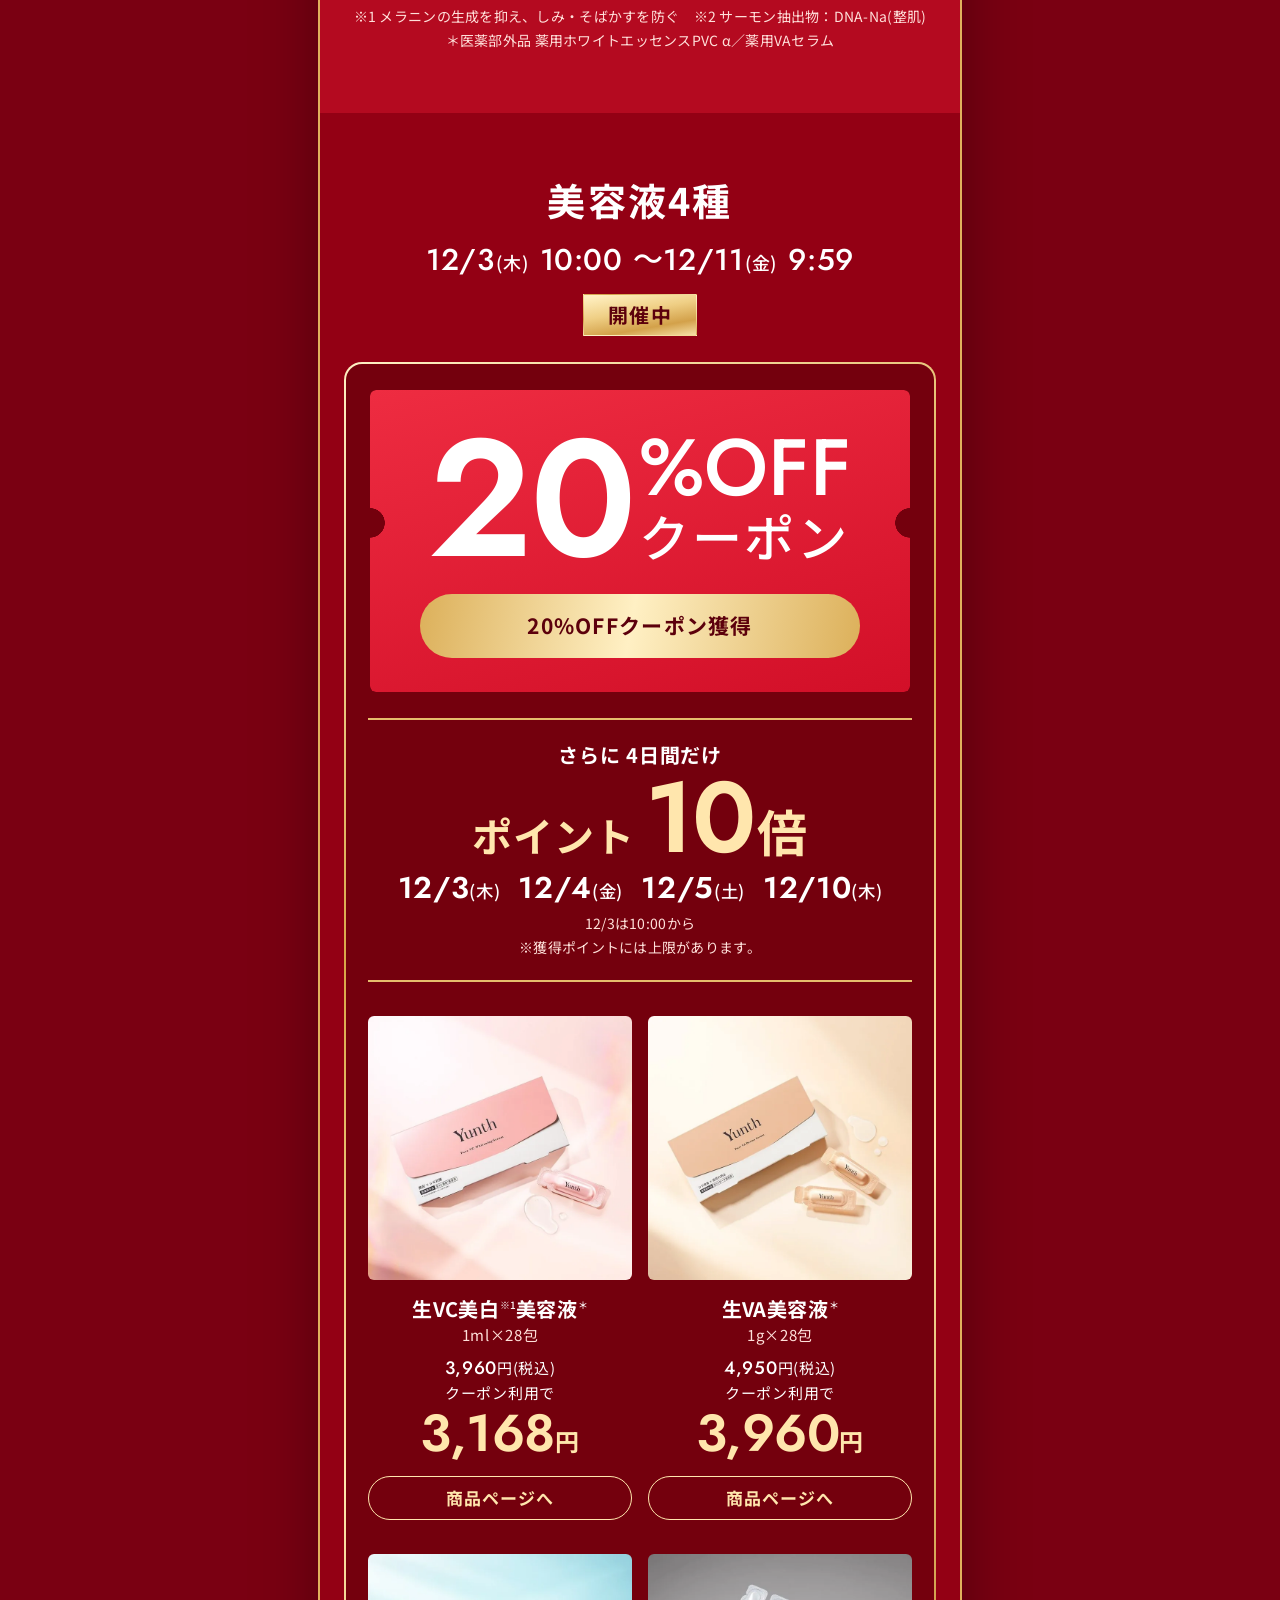
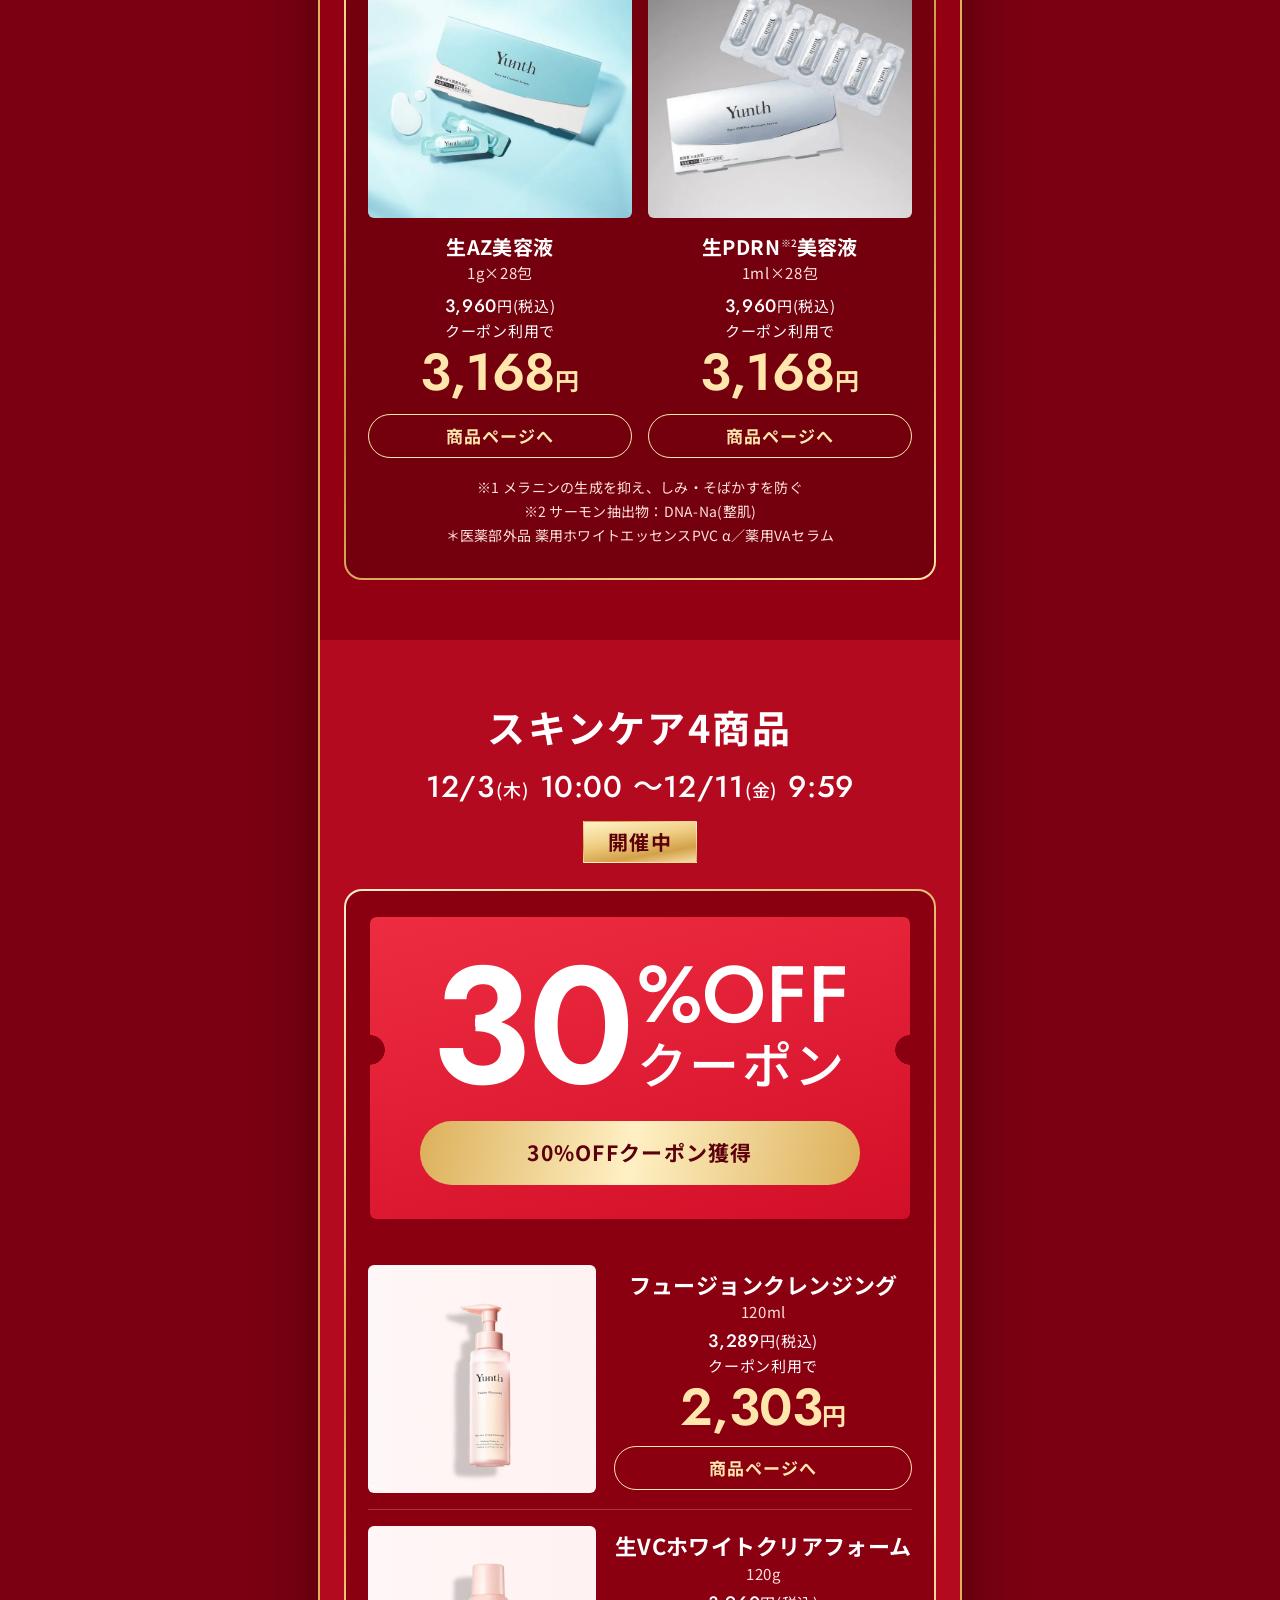
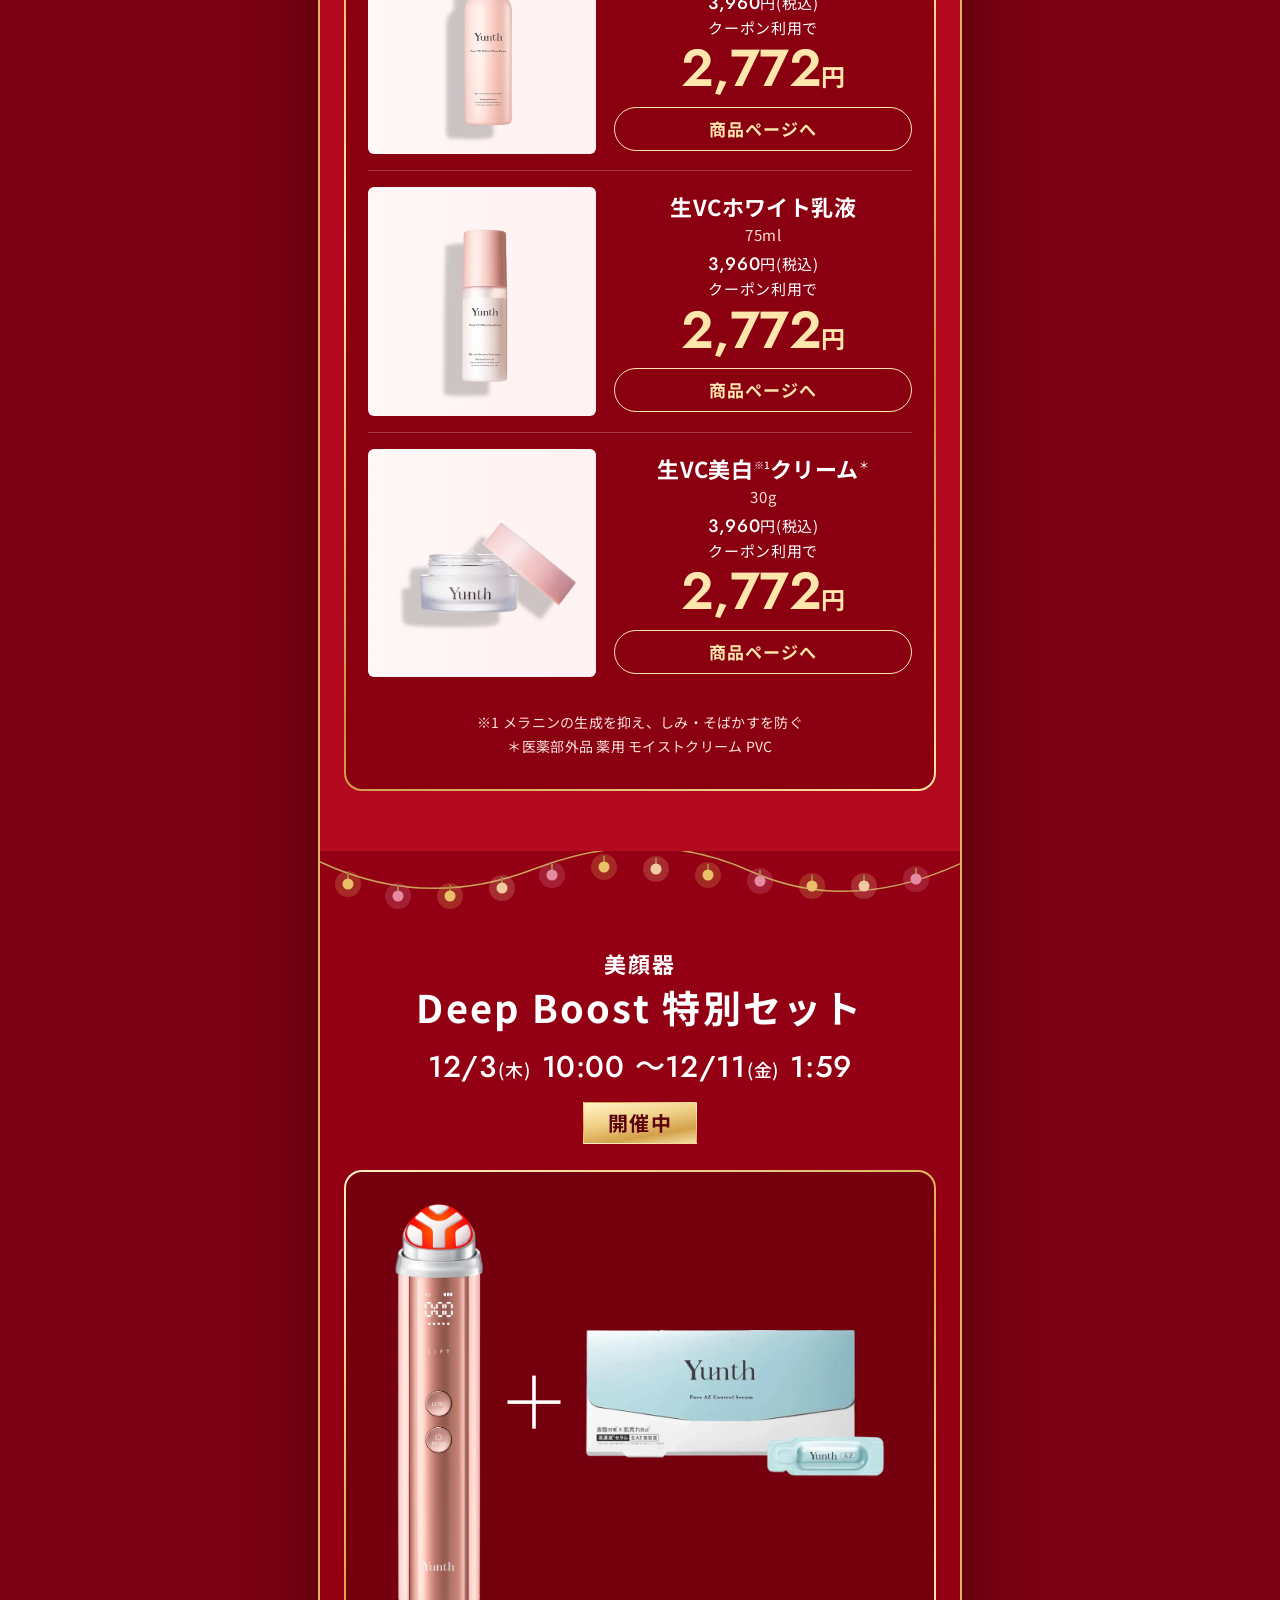
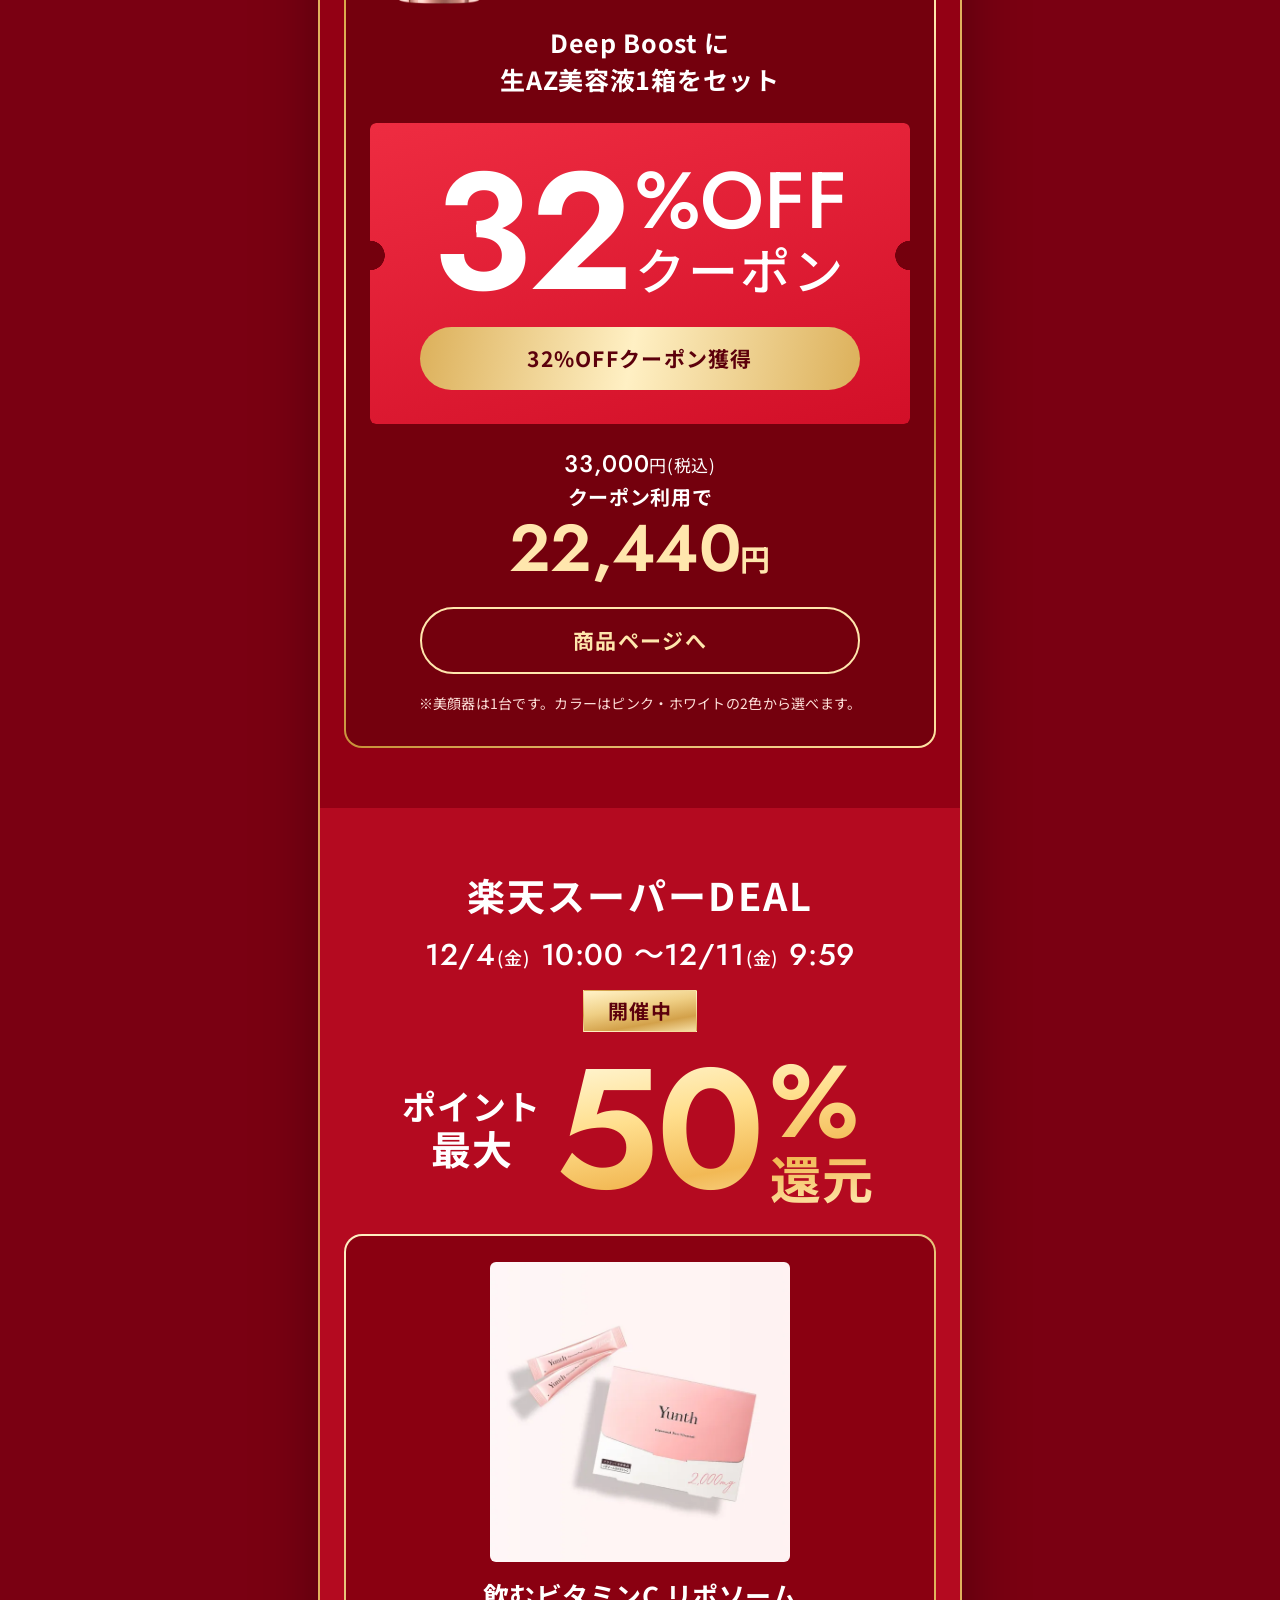
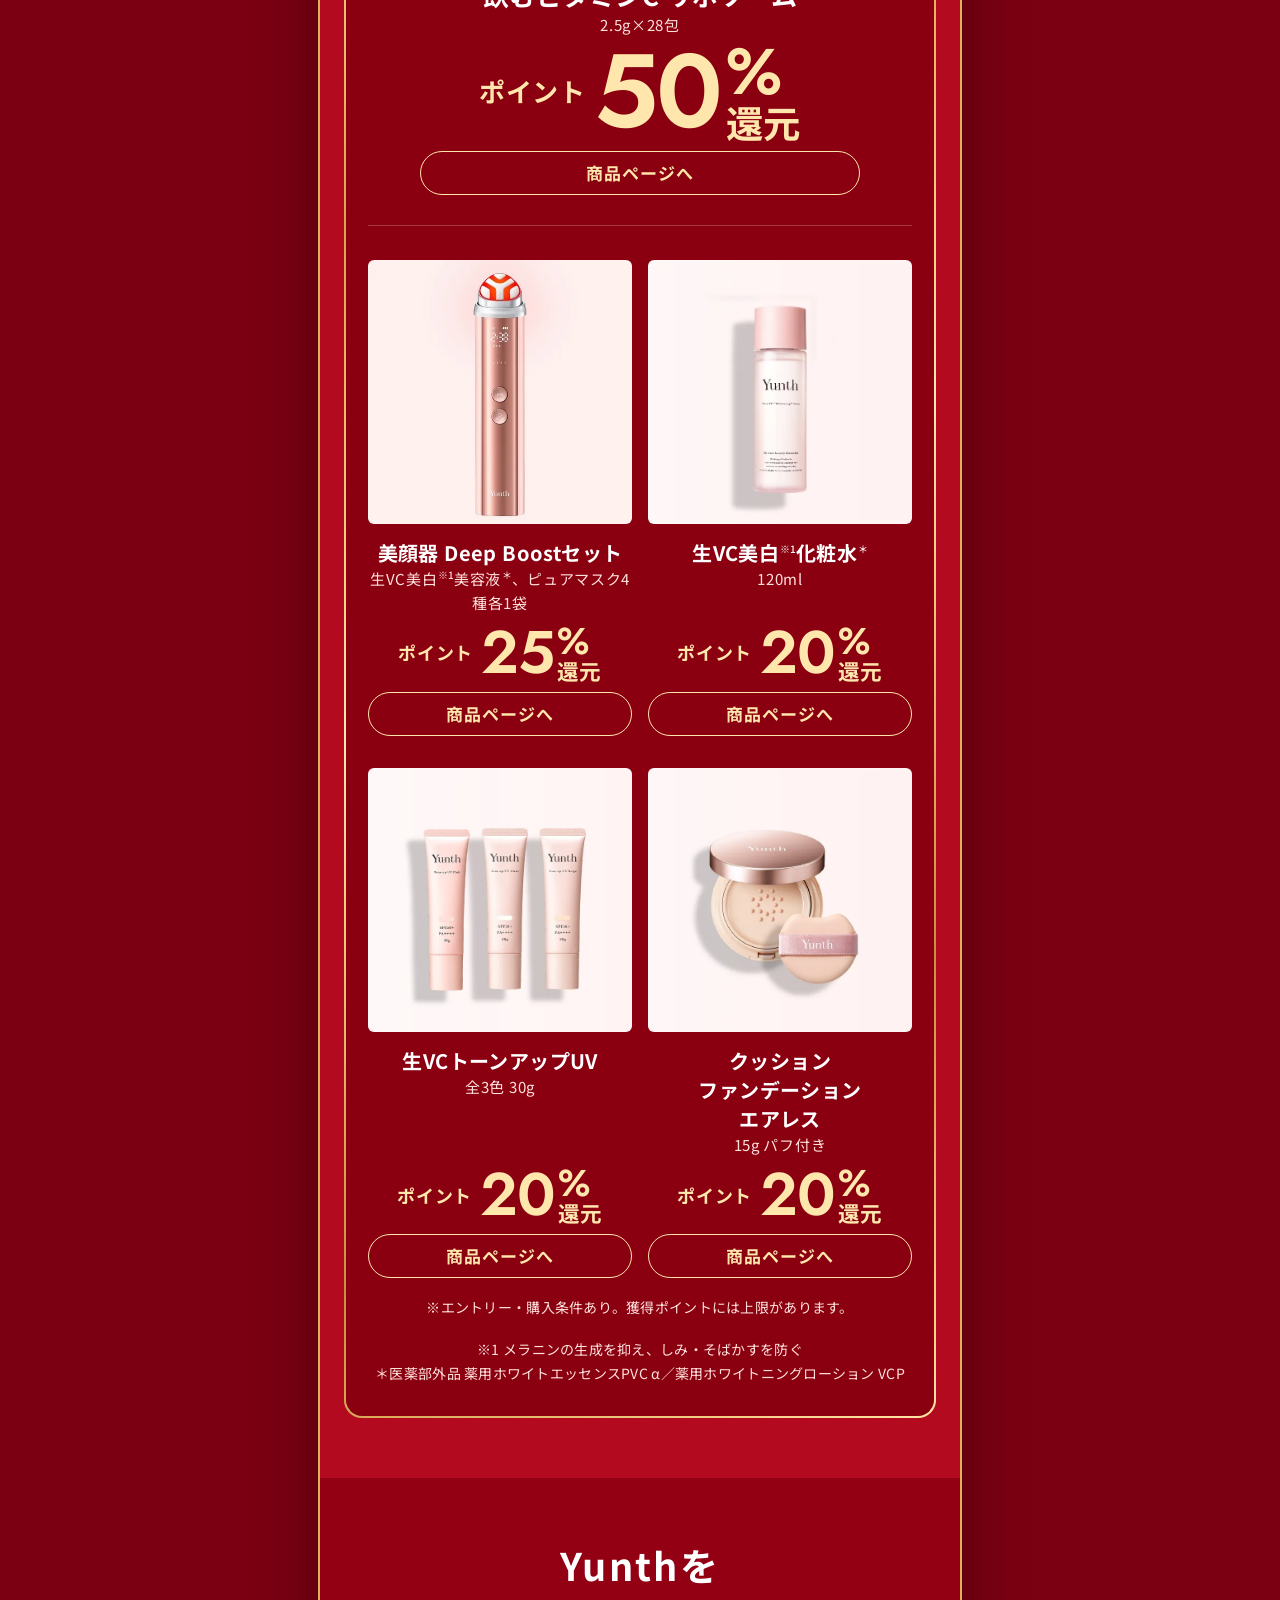
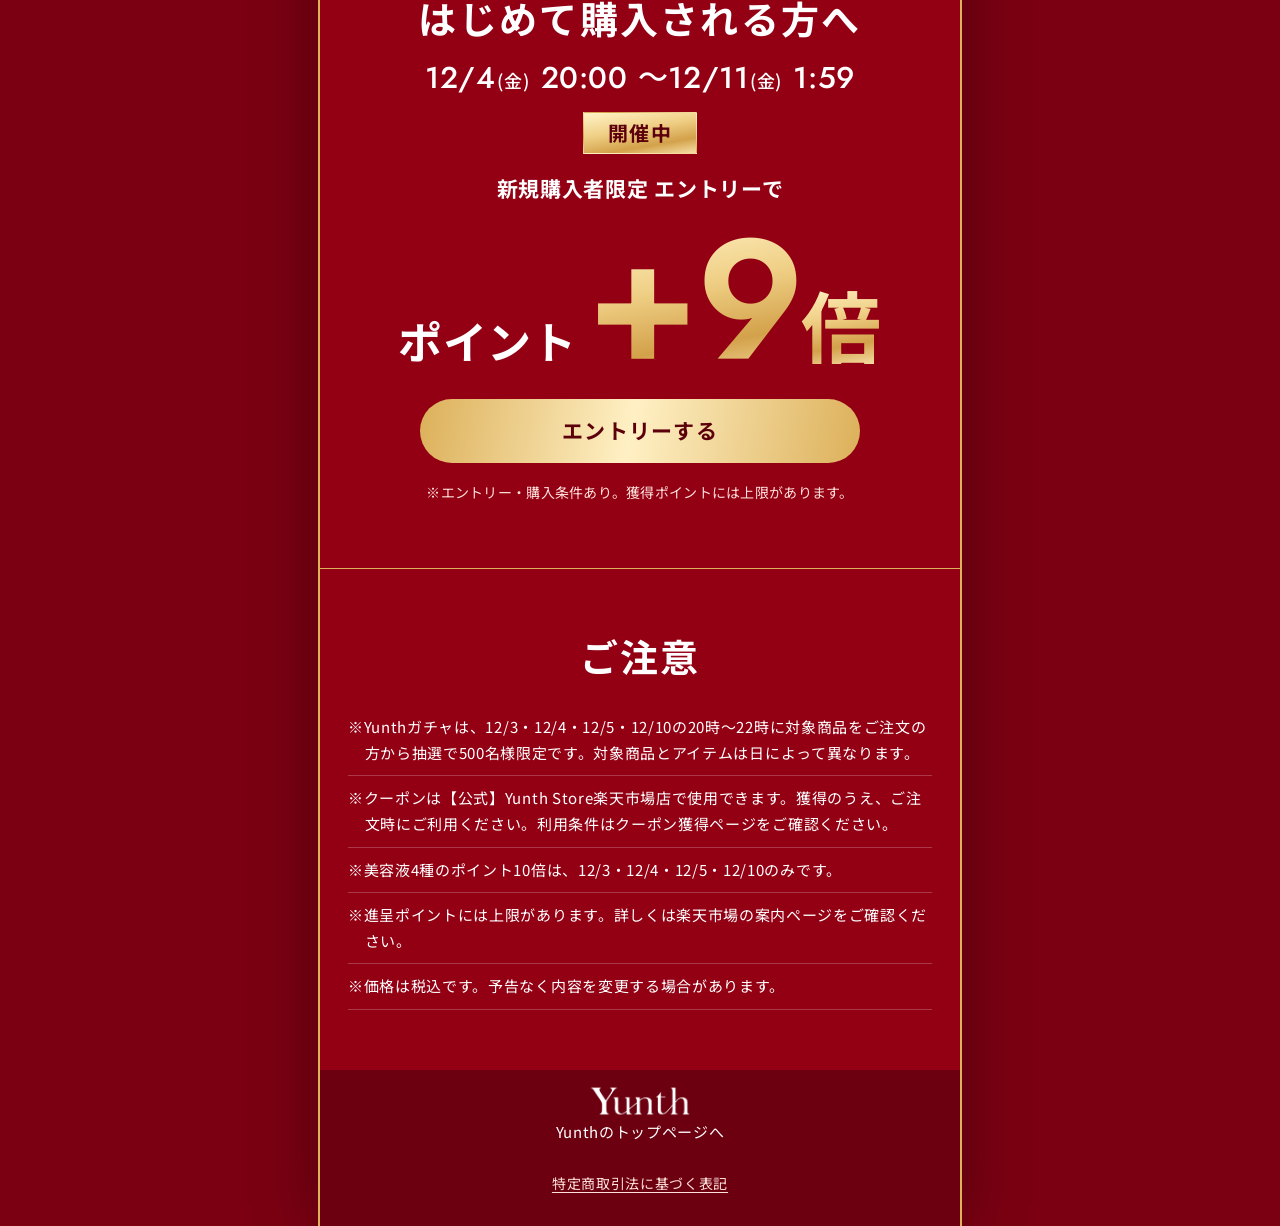
==== commit a50e6b12: "chore: ピンク版を外し、トップも赤版に統一 Co-Authored-By: Claude Opus 5.5 <noreply@anthropic.com>" ====
--- a/index.html
+++ b/index.html
@@ -1,5 +1,5 @@
 <!doctype html>
-<html lang="ja" data-theme="pink">
+<html lang="ja" data-theme="red">
 <head>
 <meta charset="utf-8">
 <meta name="viewport" content="width=device-width,initial-scale=1,viewport-fit=cover">
@@ -46,7 +46,7 @@
   <p class="fv__pre">※予告なくサービス内容を変更させていただく場合がございます。</p>
   <!-- FV: 画像の下2枠だけ文字をのせている。枠まで入った完成画像が届いたら .fv__p を2つとも消す -->
   <section class="fv" id="top">
-    <img class="fv__img" src="images/fv-pink.webp?v=2" width="1400" height="2100" alt="Rakutenスーパー SALE 抽選で各日500名様限定 12/3・4・5・10 20:00-22:00 Yunthガチャ" fetchpriority="high">
+    <img class="fv__img" src="images/fv-red.webp?v=3" width="1400" height="2100" alt="Rakutenスーパー SALE 抽選で各日500名様限定 12/3・4・5・10 20:00-22:00 Yunthガチャ" fetchpriority="high">
     <canvas class="snow snow--fv" data-snow="fv" aria-hidden="true"></canvas>
     <a class="fv__p fv__p--l" href="#serum">
       <strong>美容液4種</strong>
